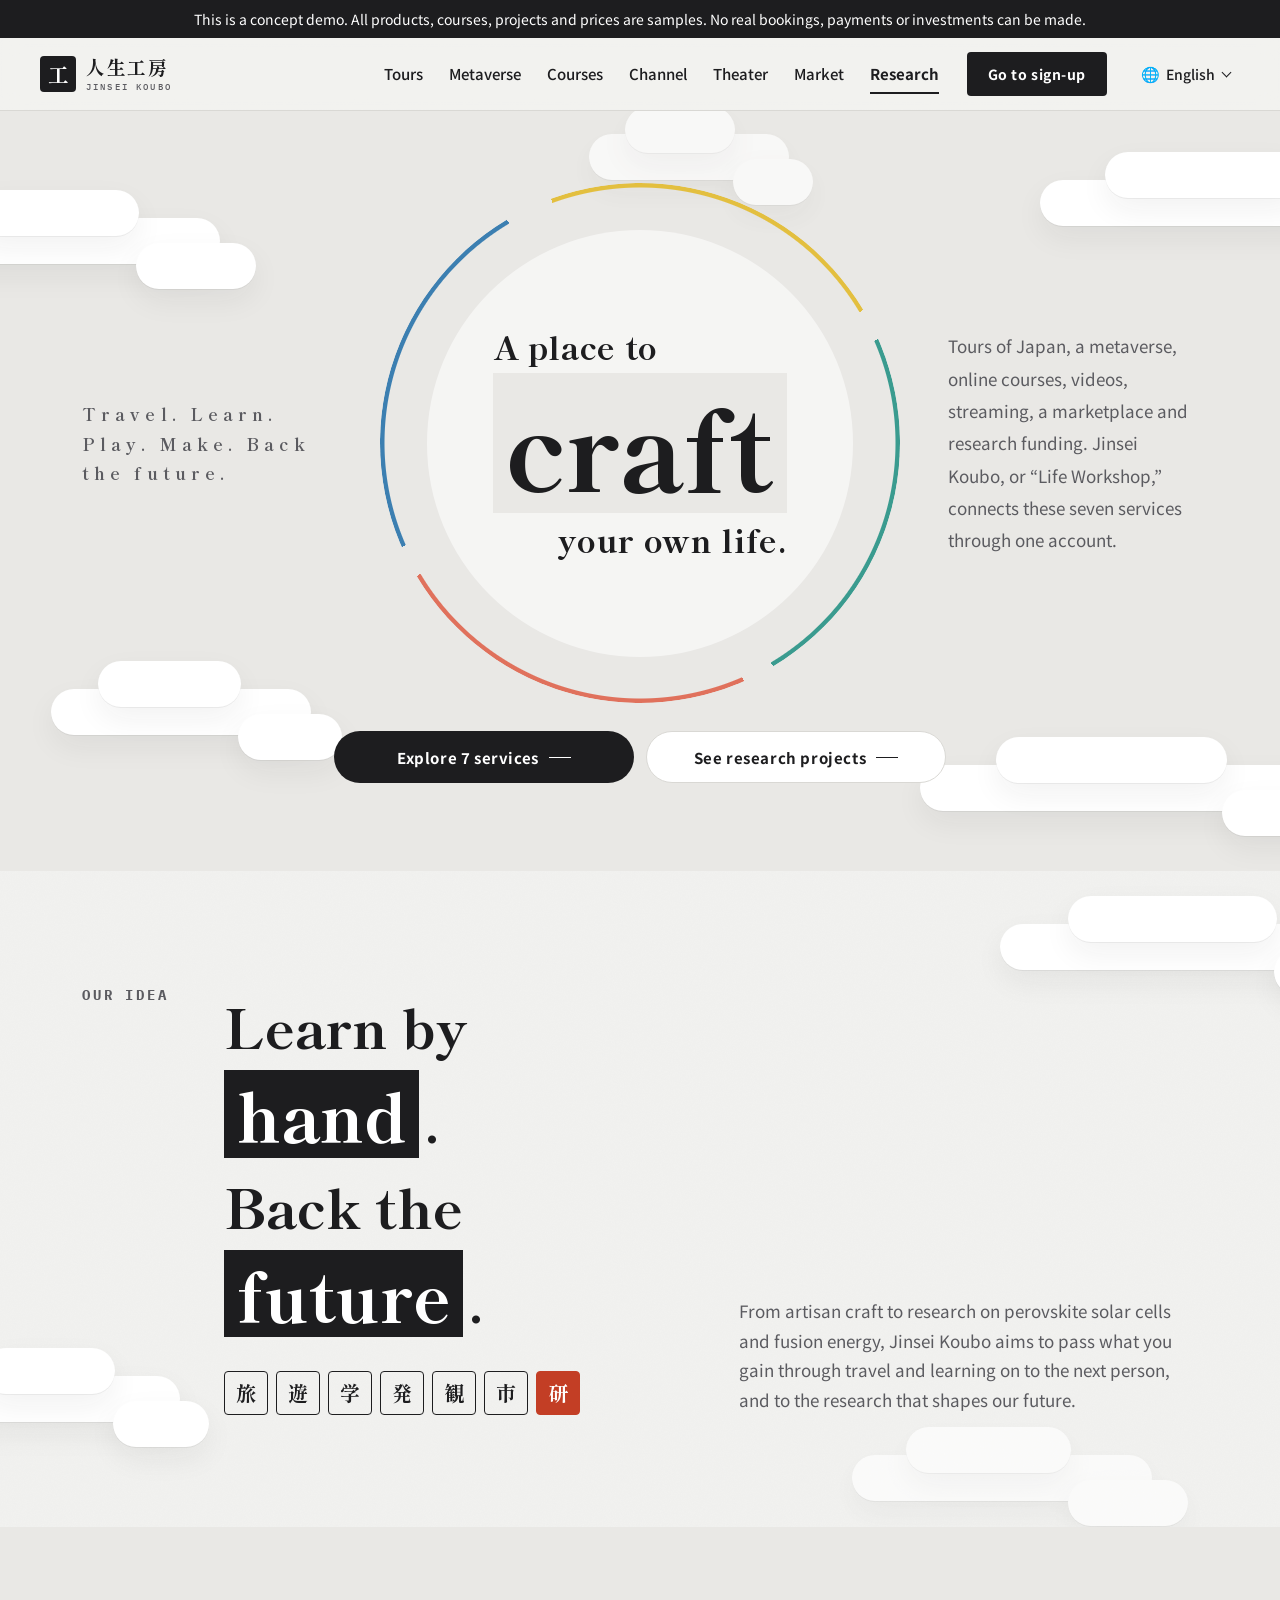
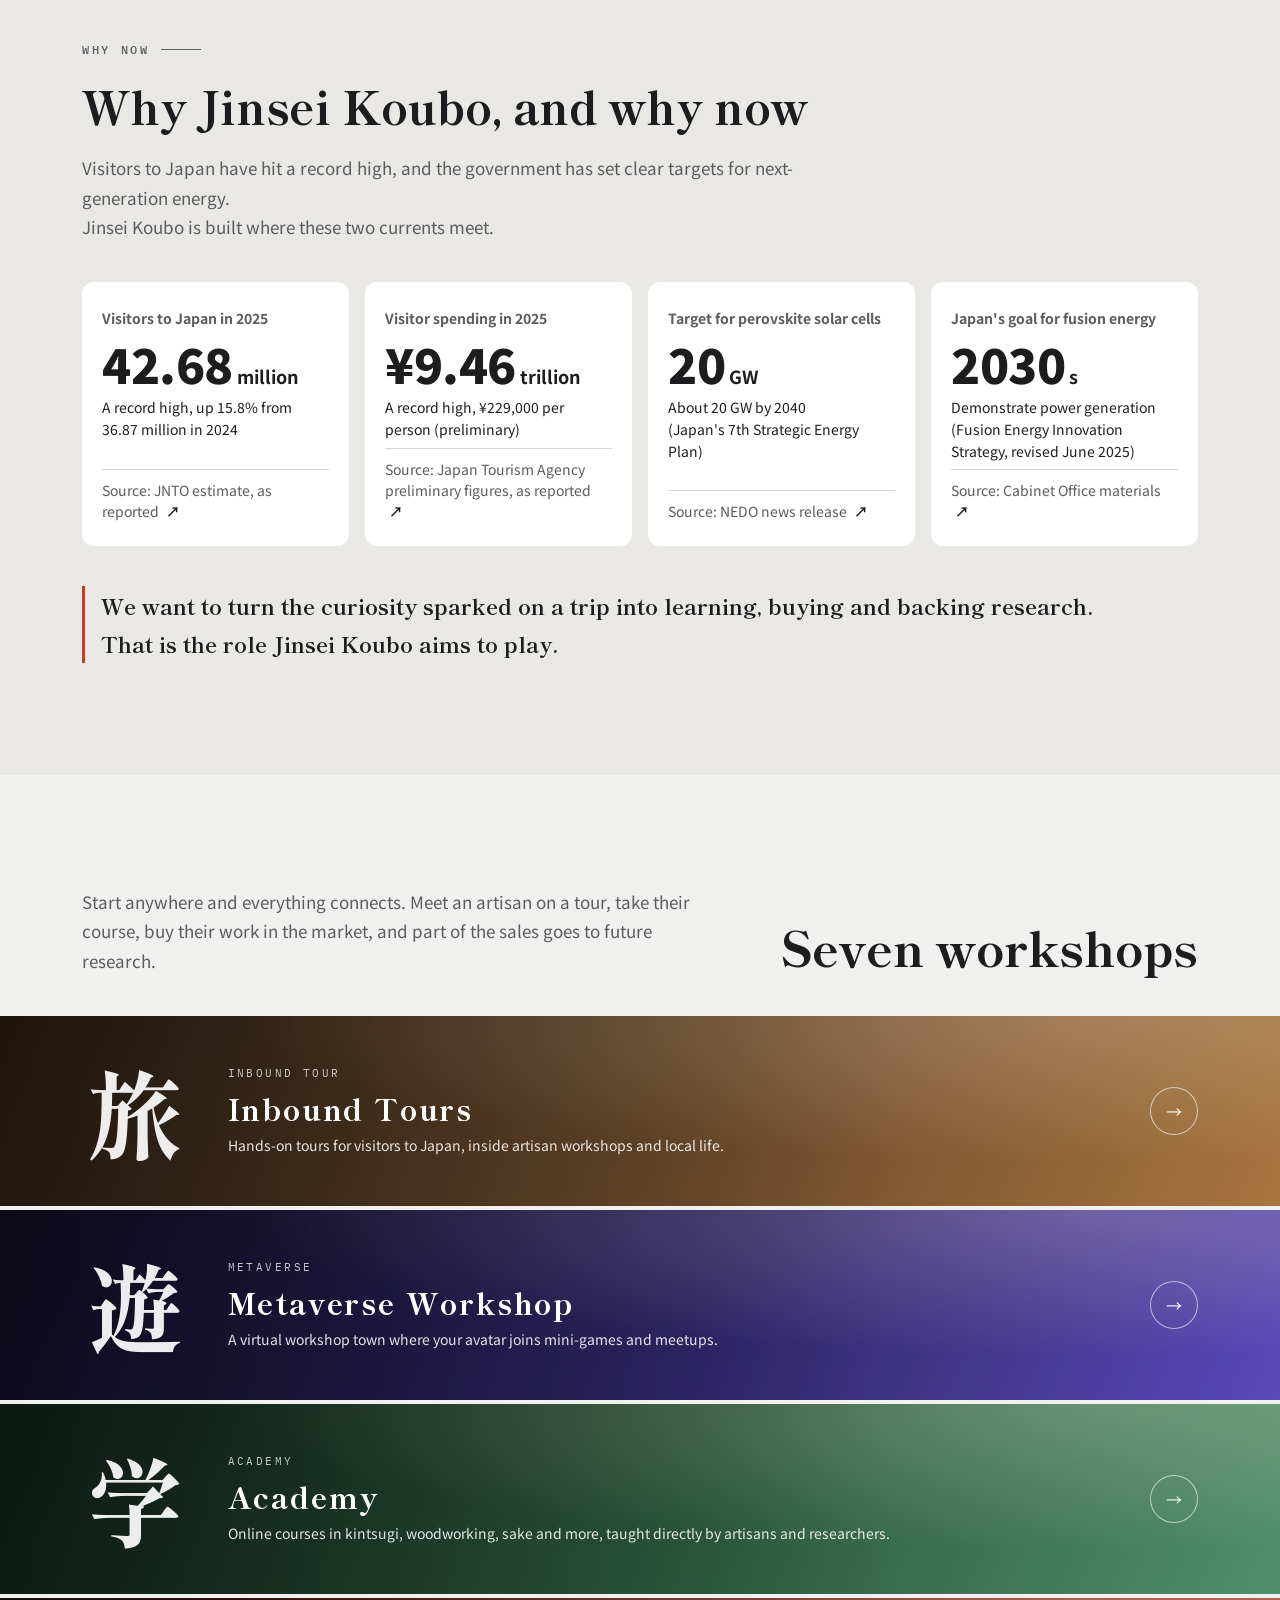
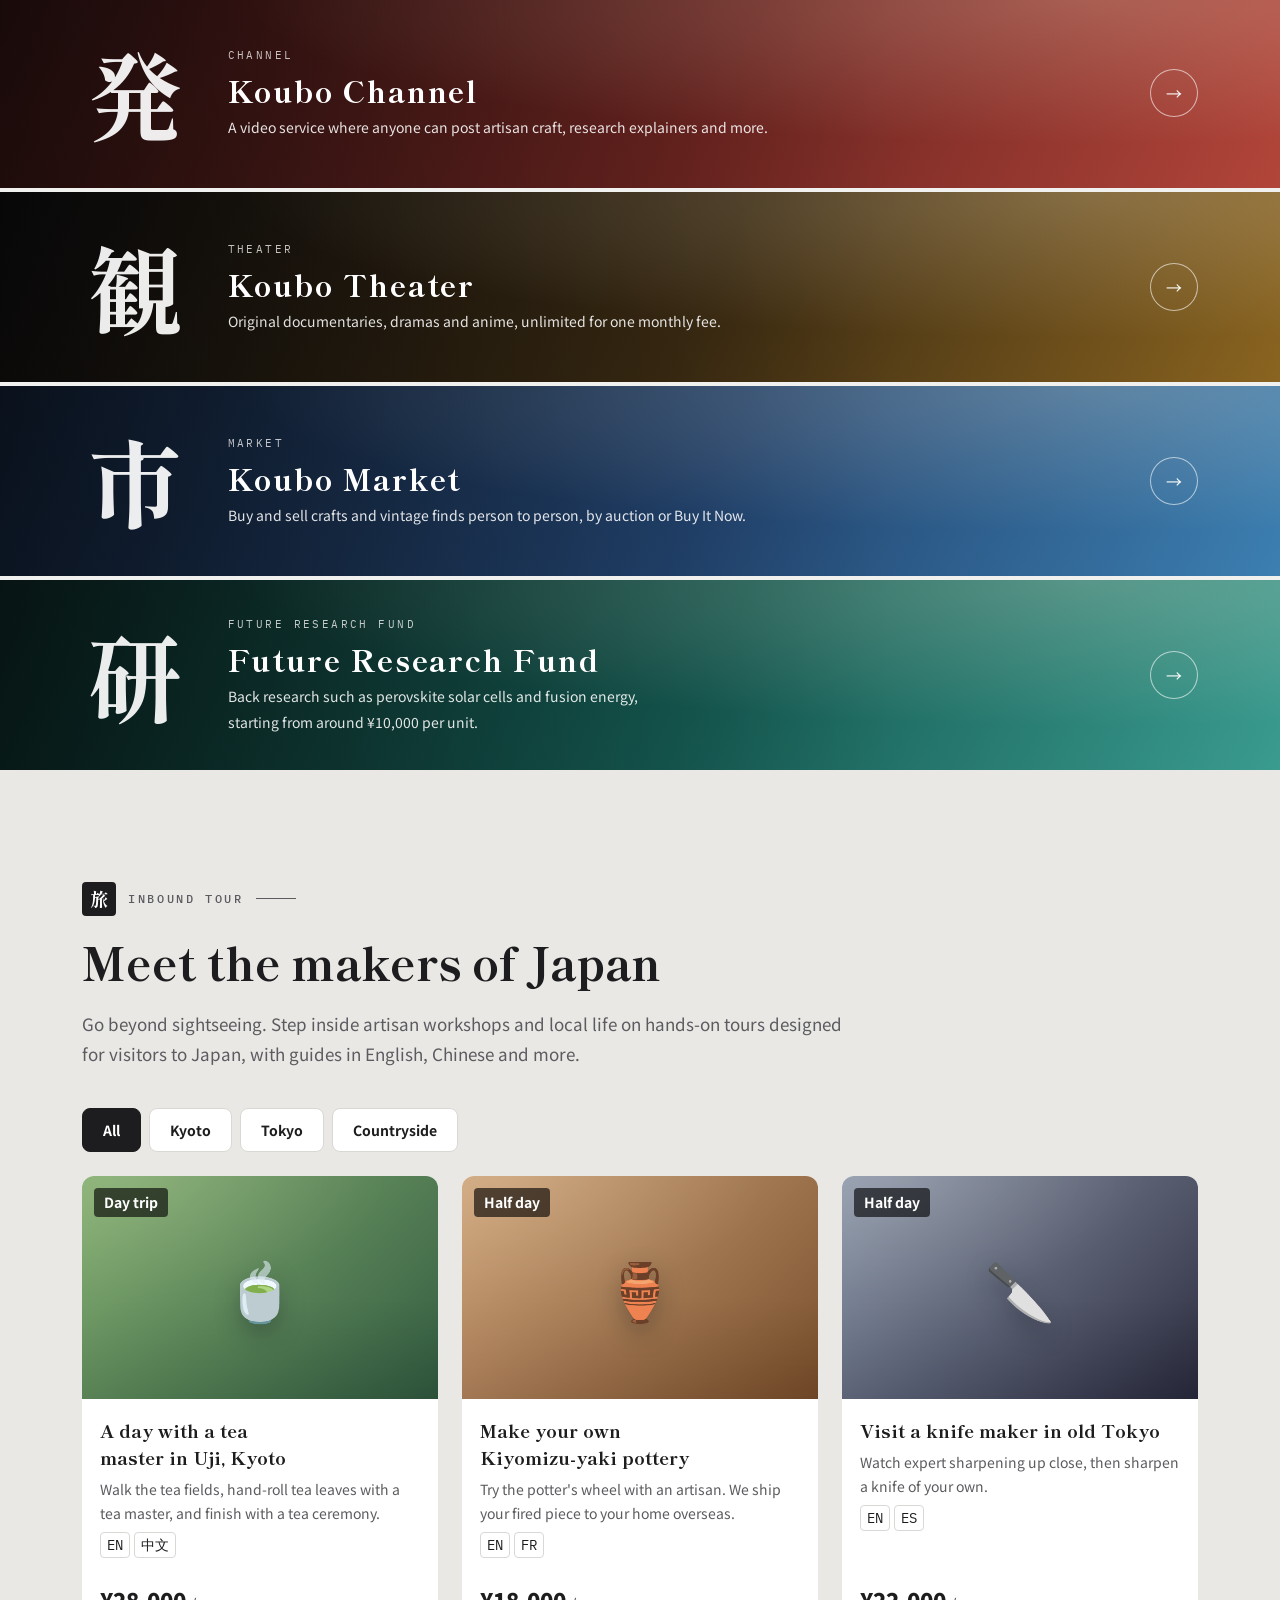
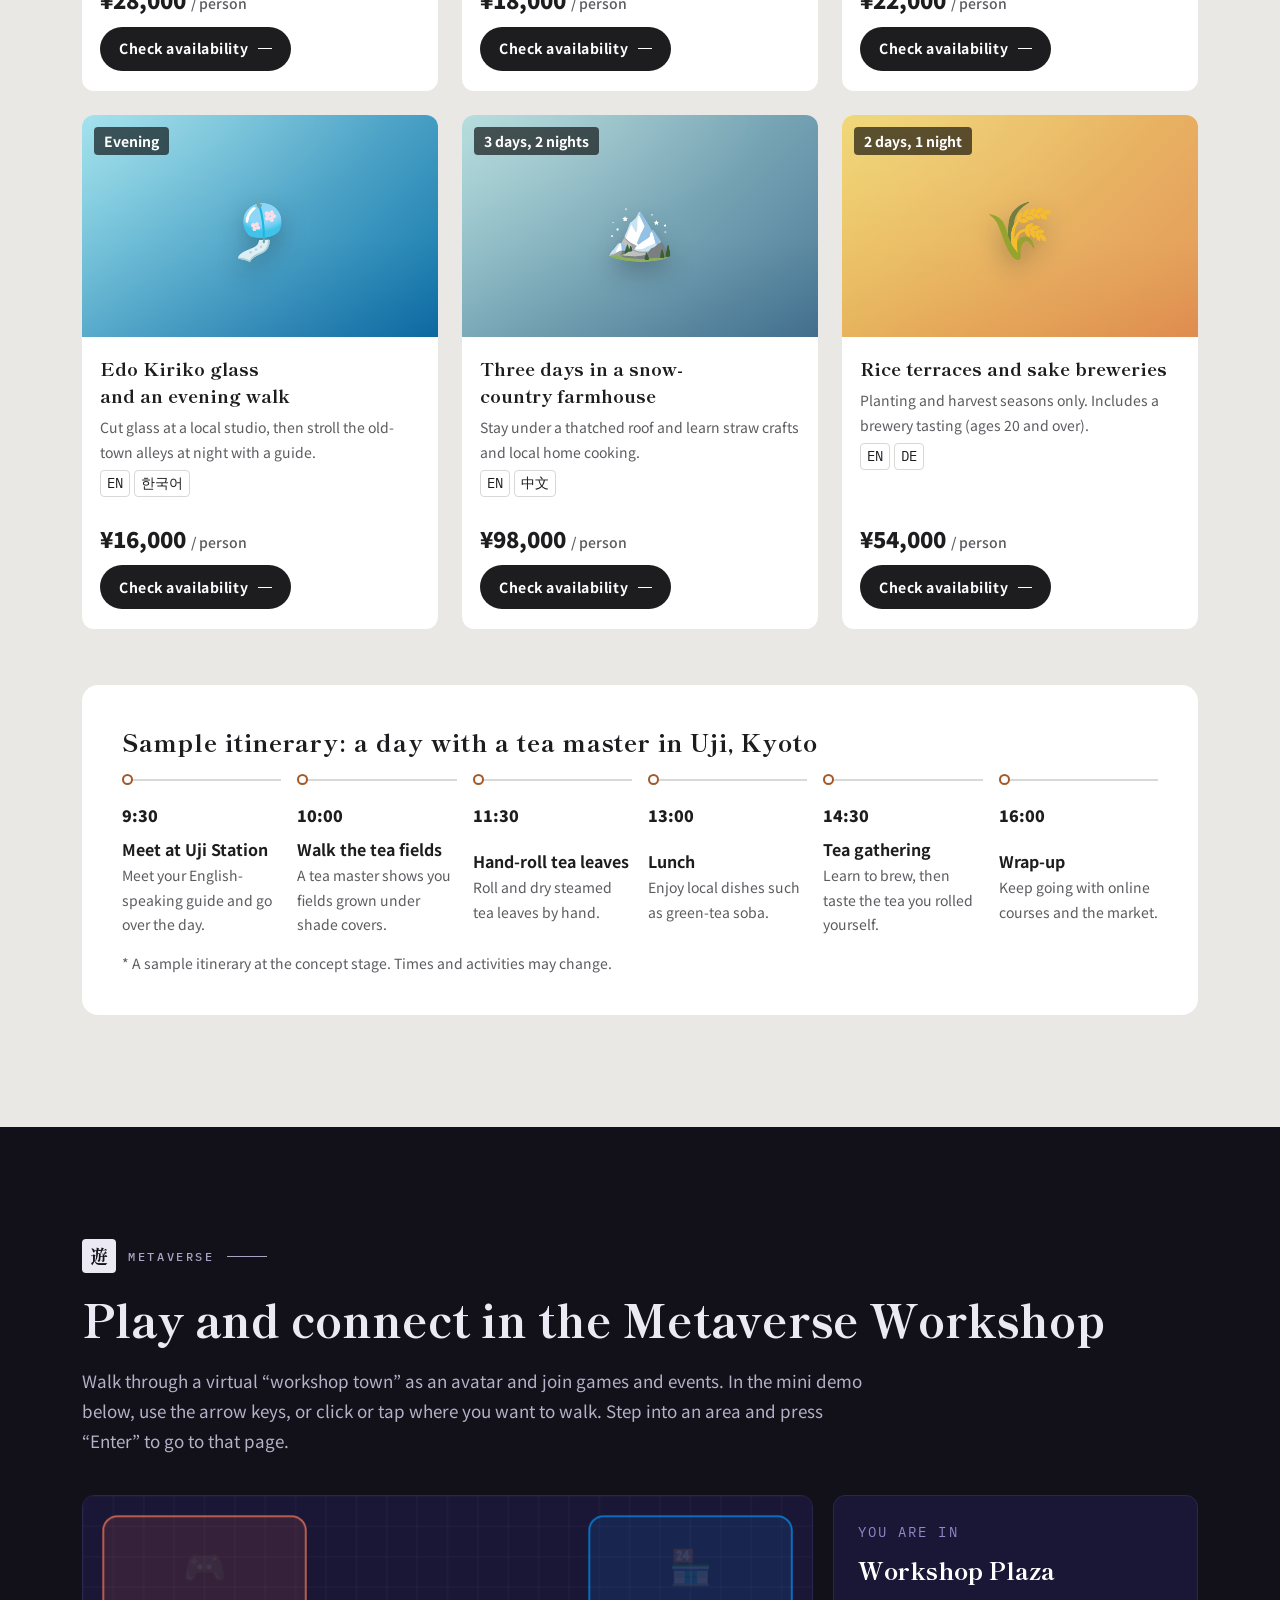
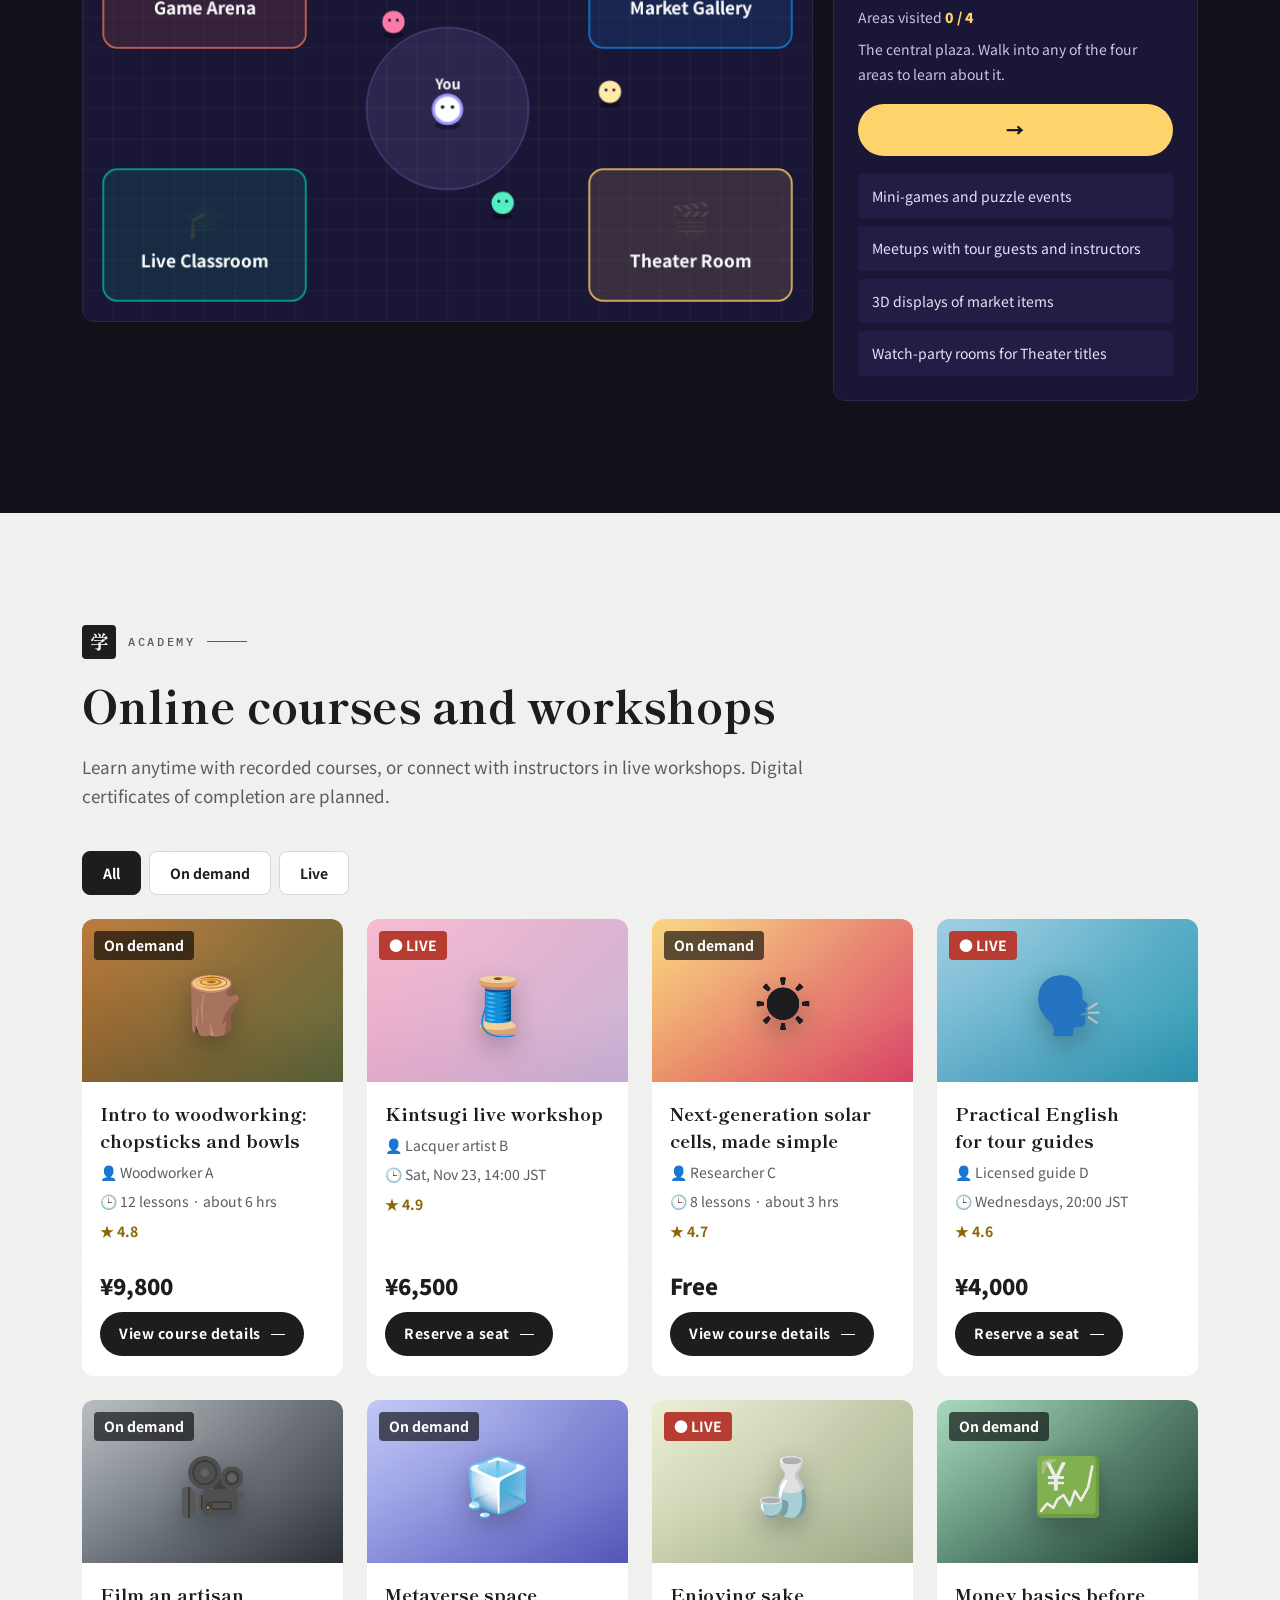
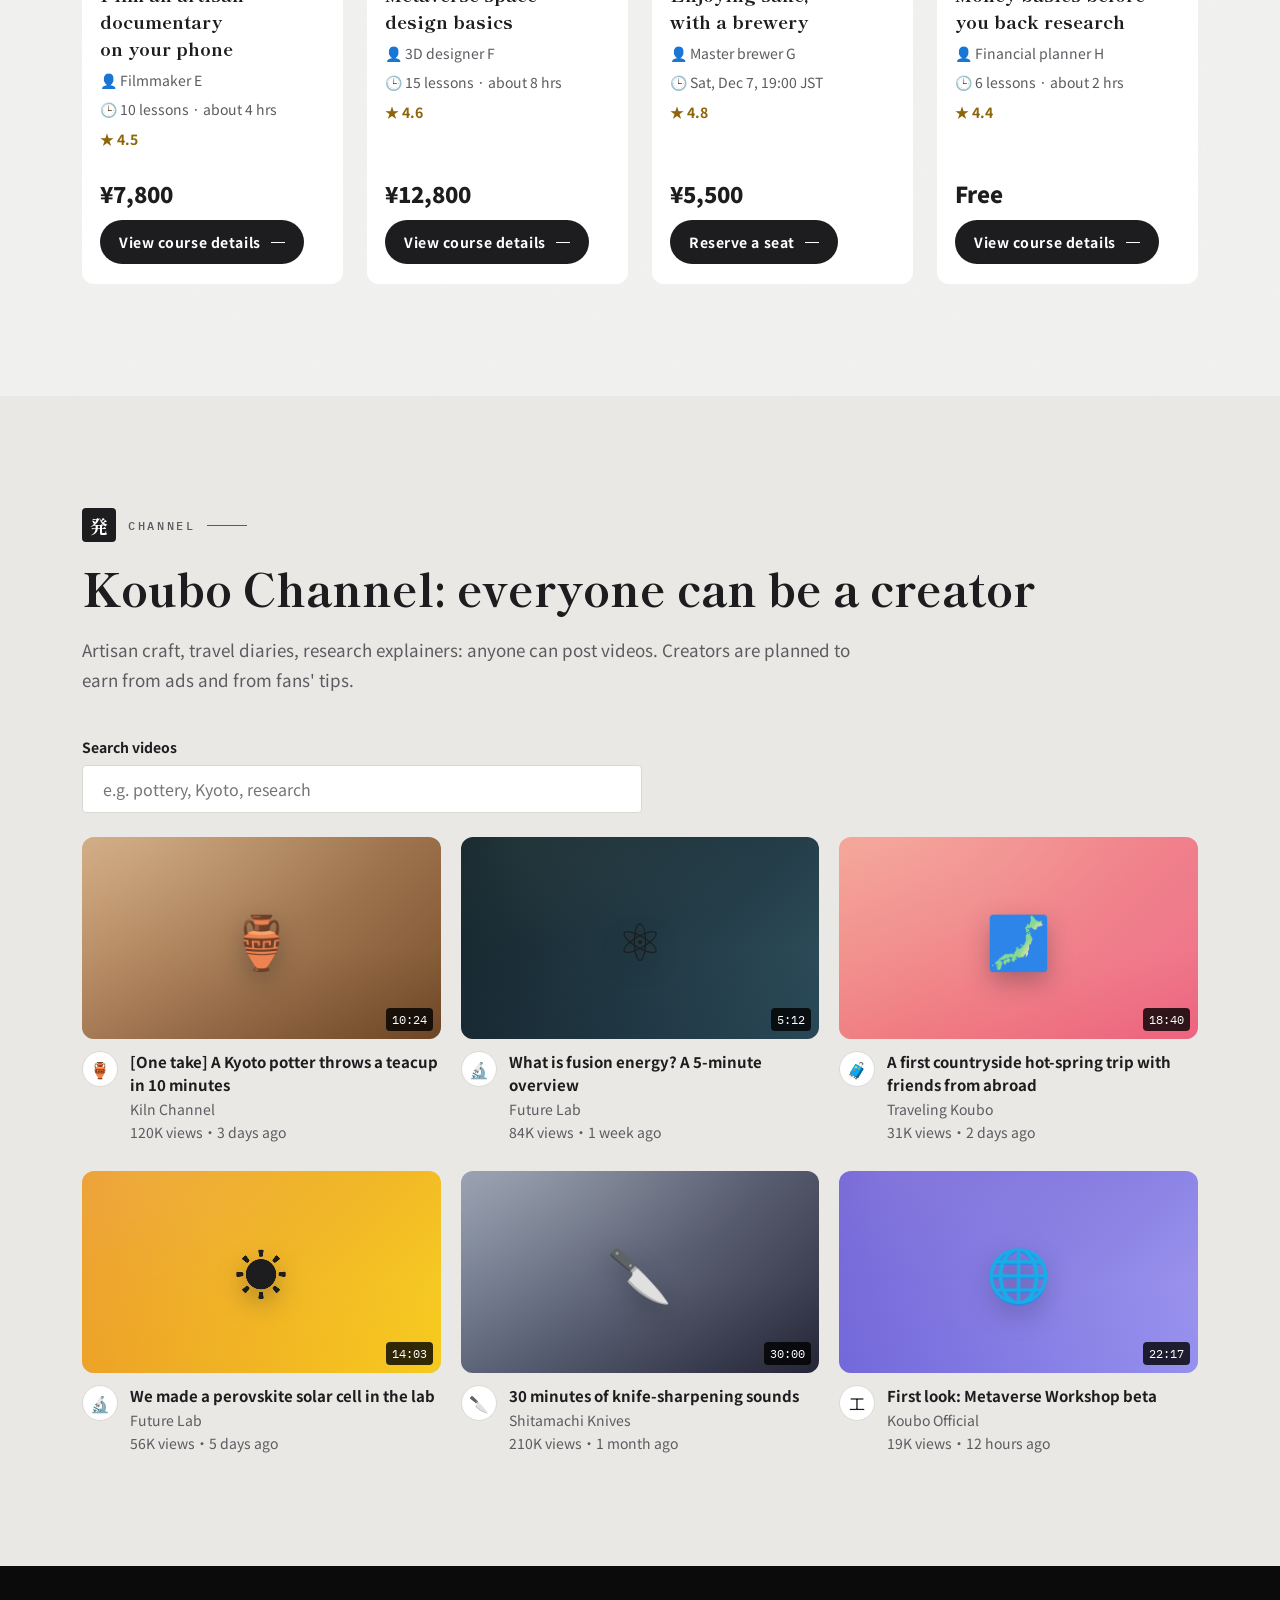
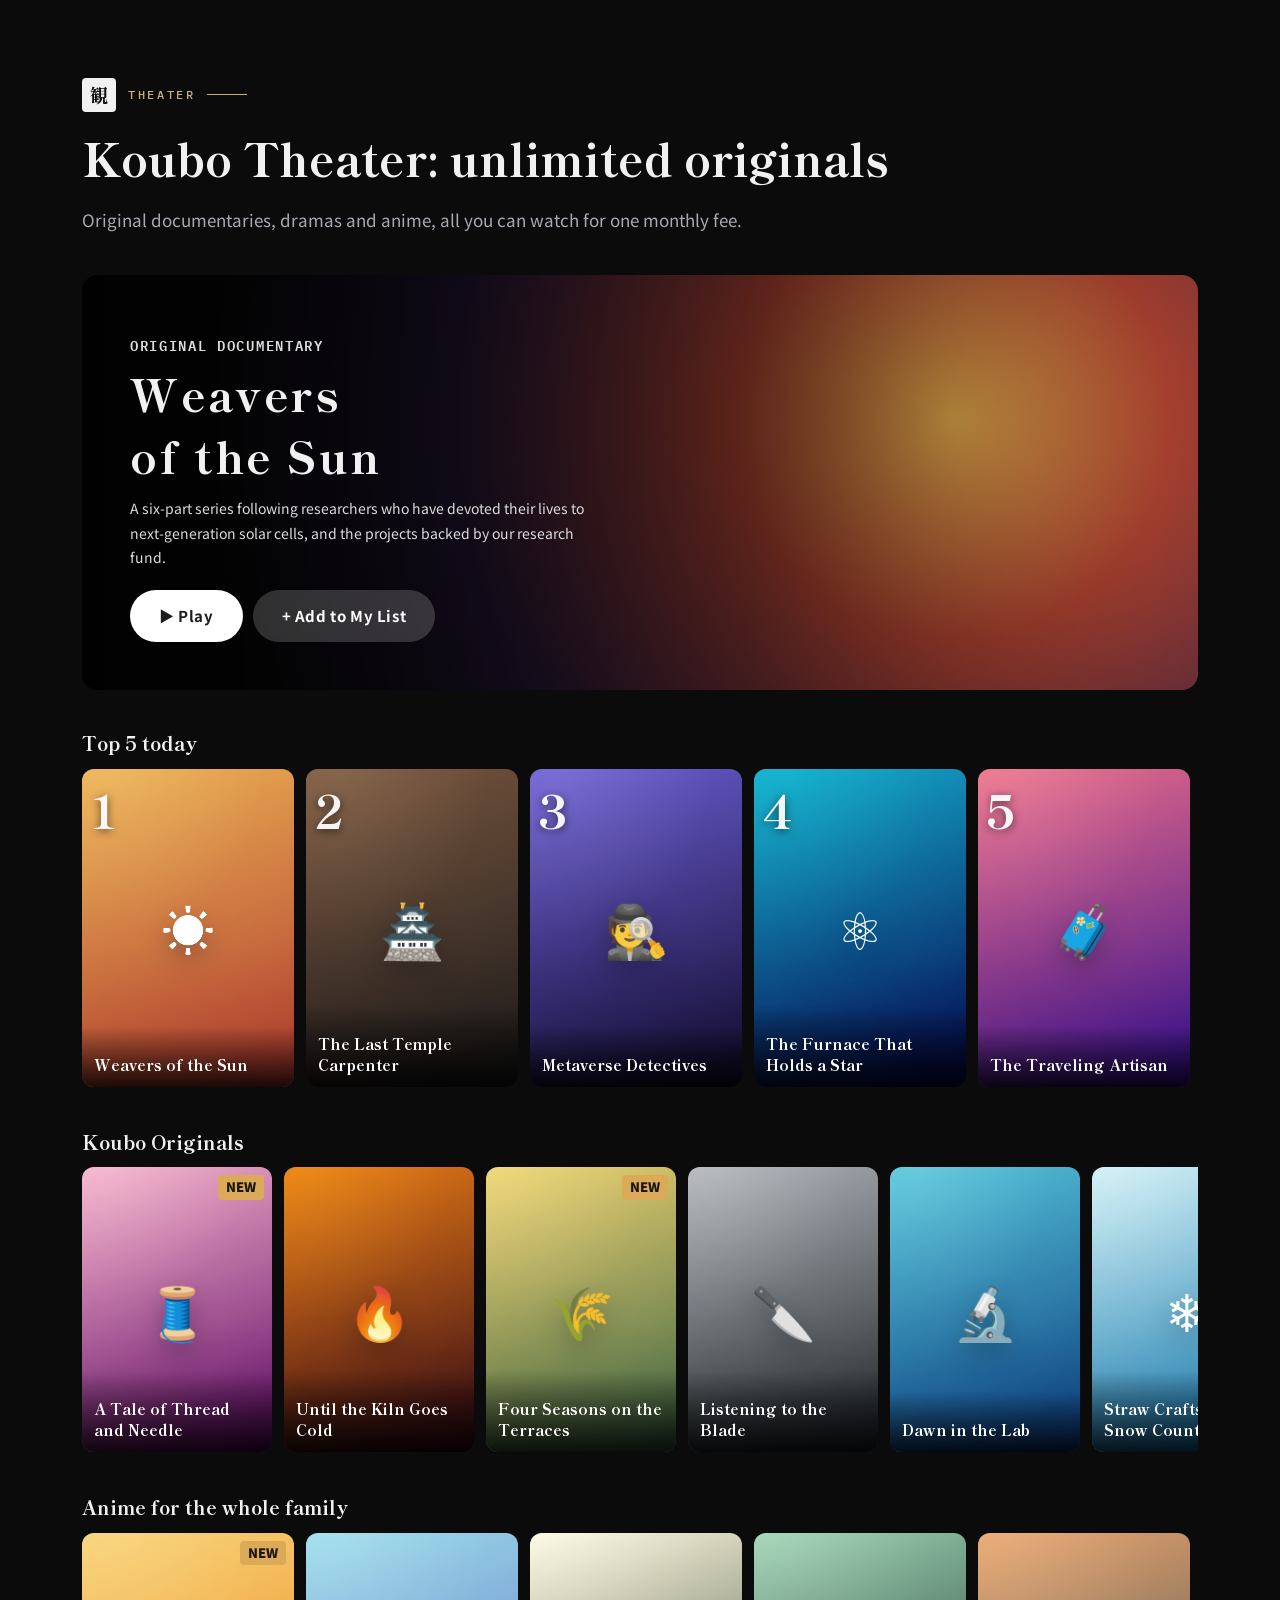
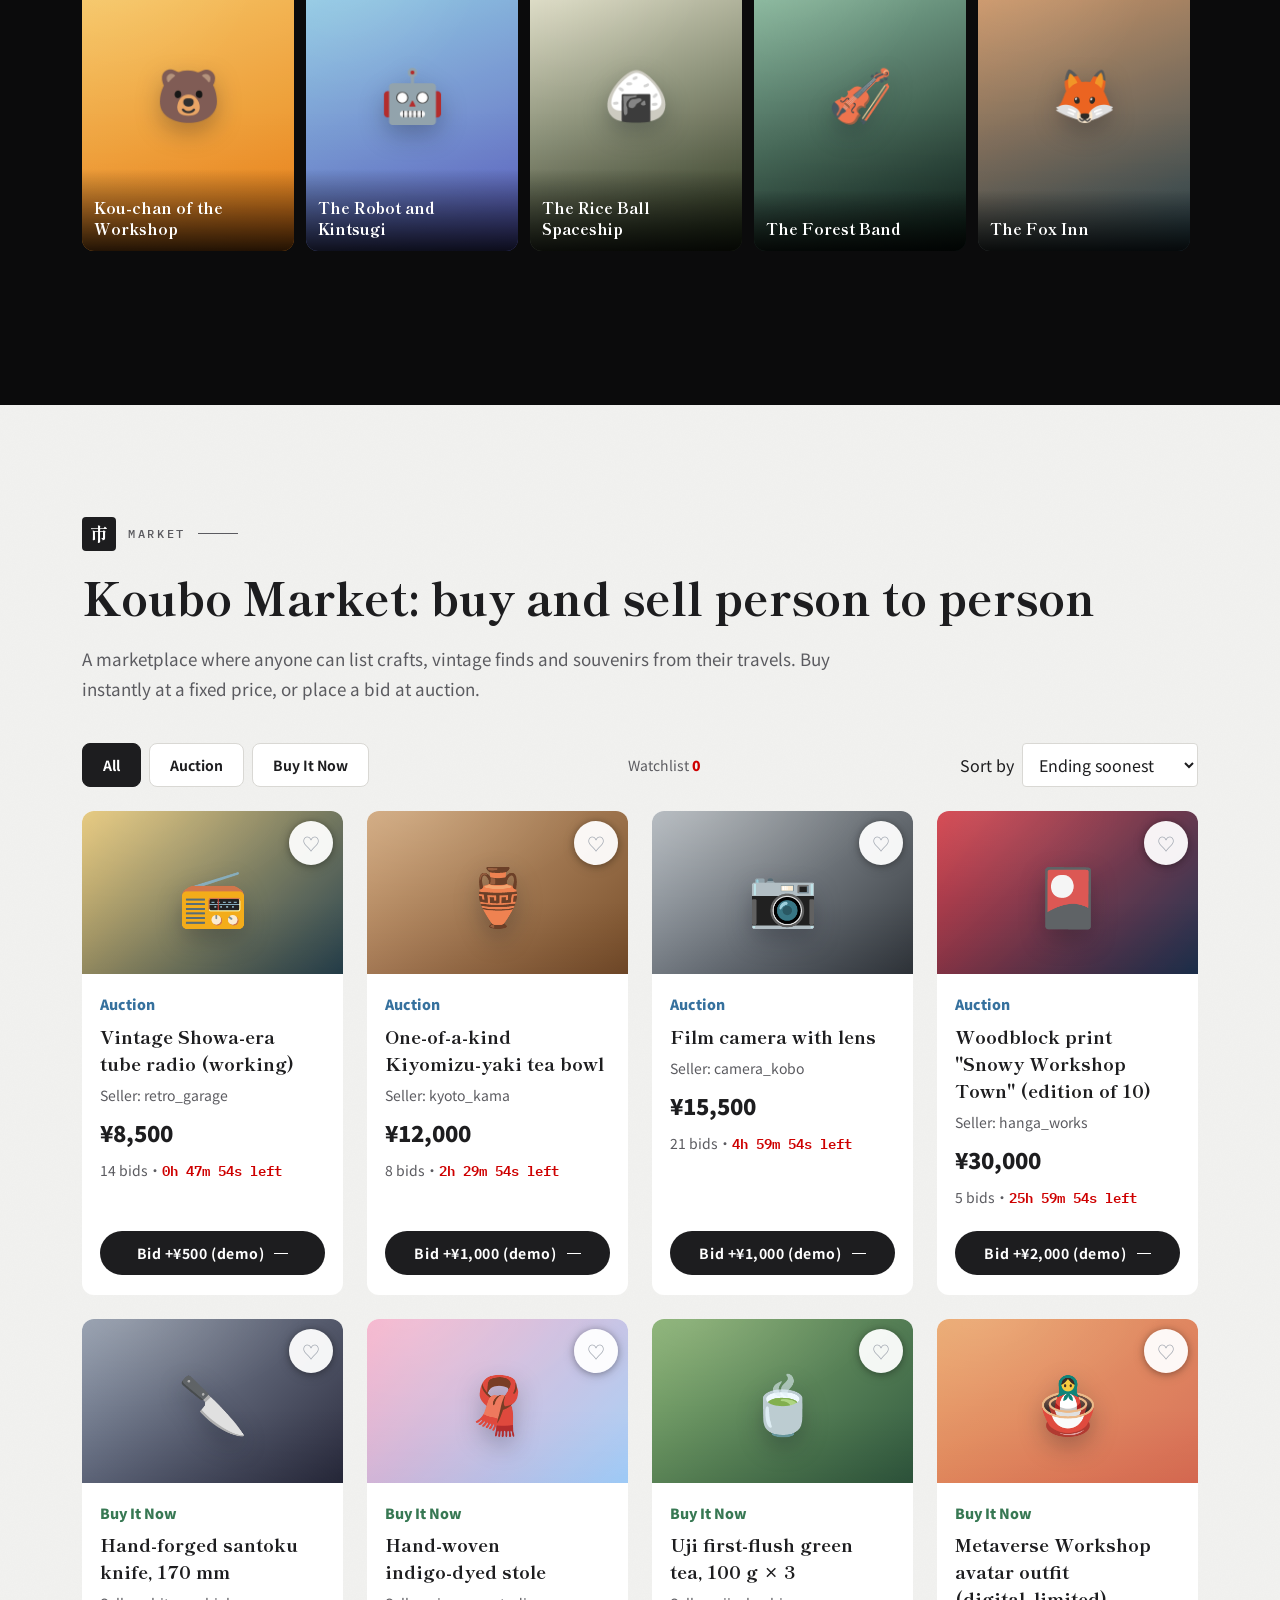
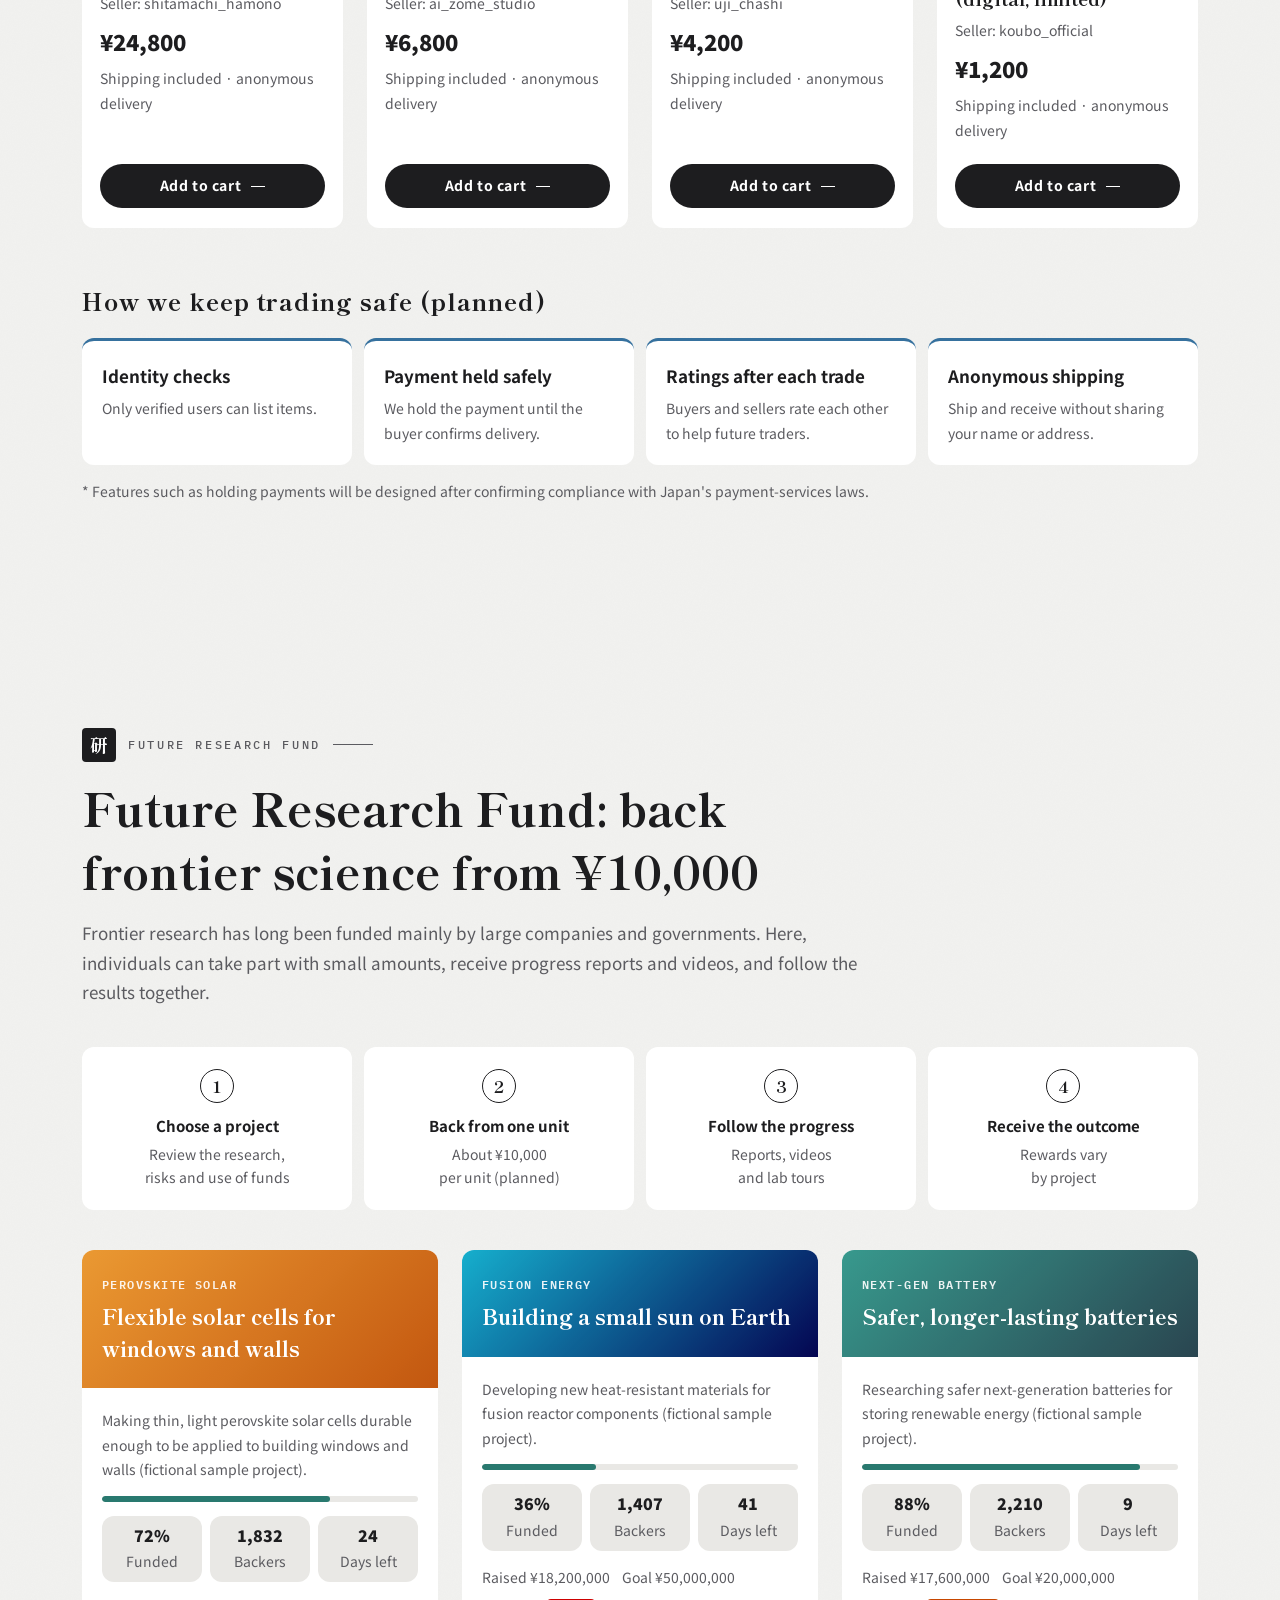
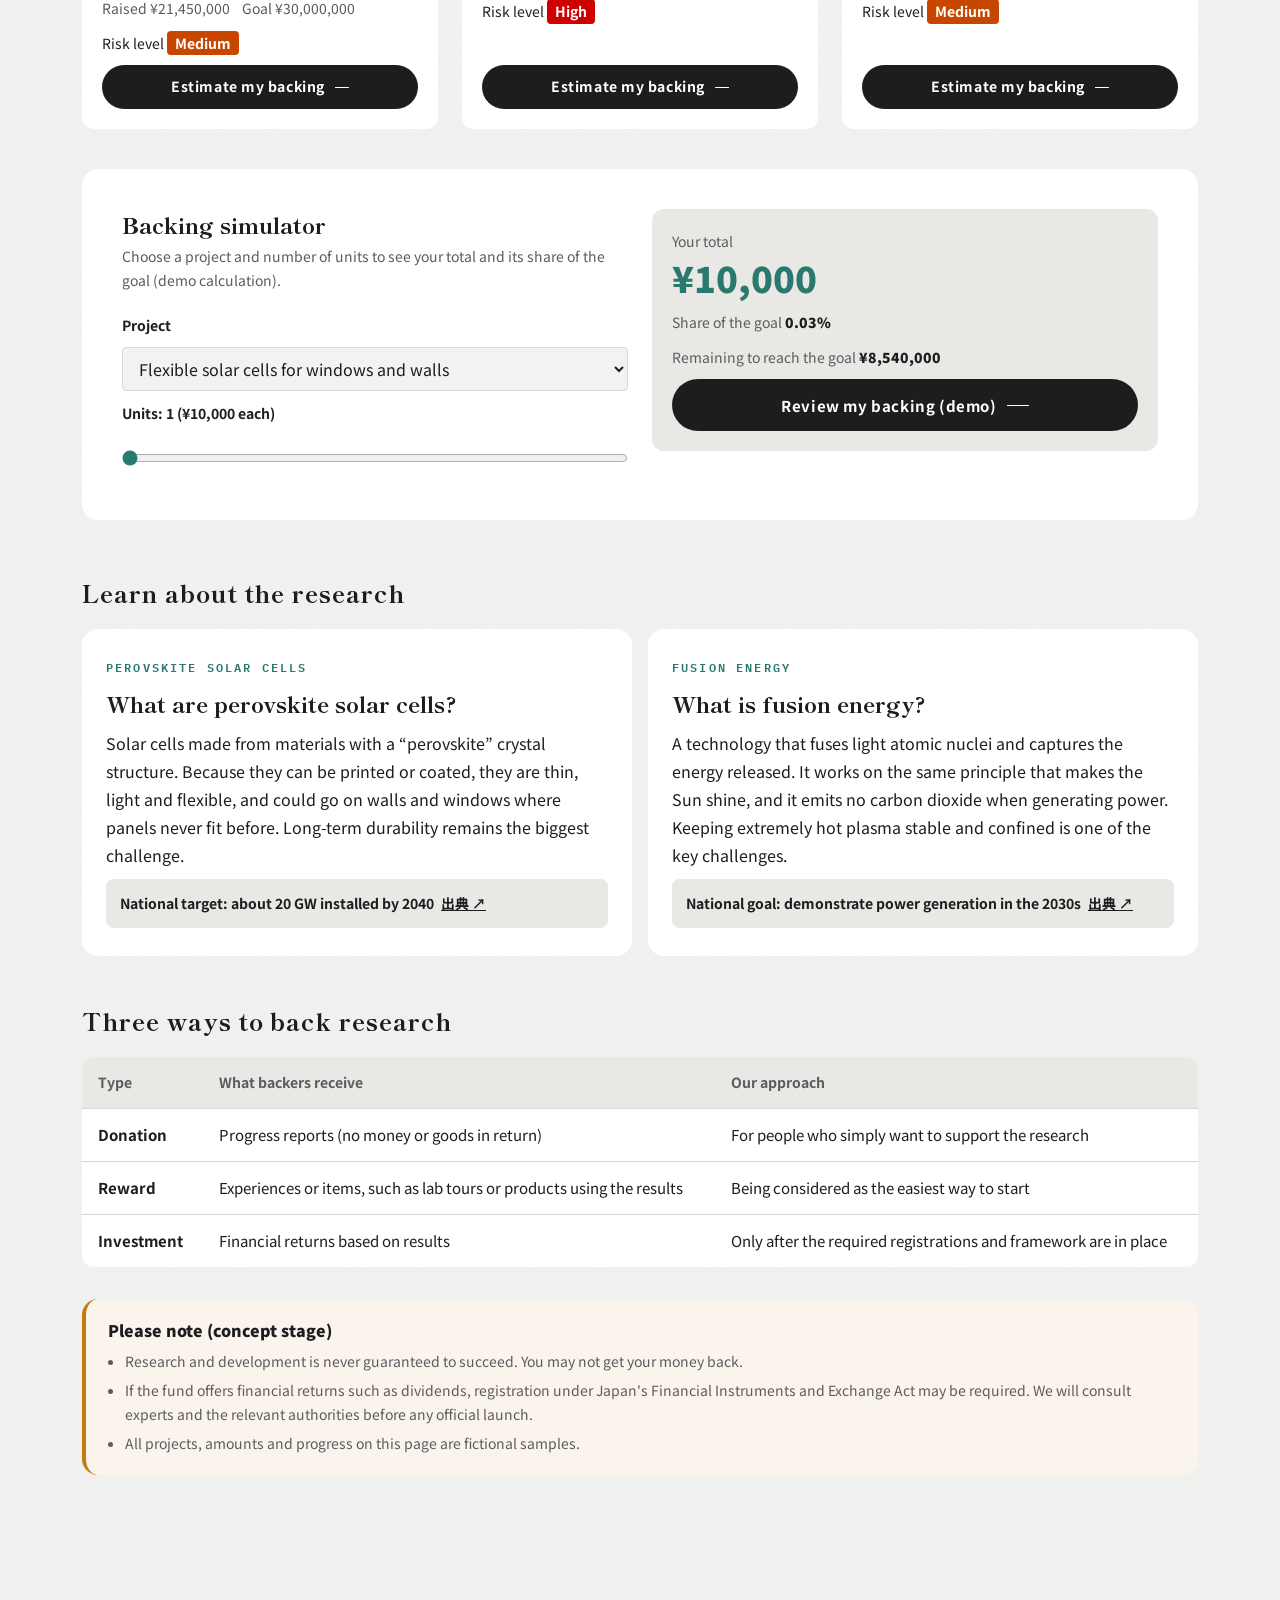
==== index.html @ 93d92345 "メタバースの各エリアから実際にページ遷移できるように - ゲームアリーナ：新しい別ページ「工房クイズ」（日英対応・5問）へ移動 - マーケット展示館／ライブ教室／シアタールーム：各セクションへ移動 -" ====
<!doctype html>
<html lang="ja">
<head>
  <meta charset="utf-8">
  <meta name="viewport" content="width=device-width, initial-scale=1, viewport-fit=cover">
  <meta name="claude:viewport-fit-sides" content="cover">
  <title>人生工房 | 旅・学び・遊び・未来をつくる工房</title>
  <meta name="description" content="人生工房は、インバウンドツアー、メタバース、オンライン講座、動画発信、エンターテインメント、マーケット、研究支援をひとつにつなぐ総合プラットフォームです。">
  <meta name="theme-color" content="#0f1838">
  <link rel="icon" href="data:image/svg+xml,%3Csvg xmlns='http://www.w3.org/2000/svg' viewBox='0 0 64 64'%3E%3Crect width='64' height='64' rx='12' fill='%231e3170'/%3E%3Crect x='3' y='3' width='58' height='58' rx='10' fill='none' stroke='%23f0a51c' stroke-width='4'/%3E%3Cpath d='M16 18h32v6H35v16h15v6H14v-6h15V24H16z' fill='%23fff'/%3E%3C/svg%3E">
  <link rel="canonical" href="https://shomayamamoto-ai.github.io/jinseikoubo/">
  <meta property="og:type" content="website">
  <meta property="og:site_name" content="人生工房">
  <meta property="og:title" content="人生工房 | 旅・学び・遊び・未来をつくる工房">
  <meta property="og:description" content="インバウンドツアー、メタバース、オンライン講座、動画、映像配信、マーケット、研究支援。7つのサービスをひとつのアカウントでつなぐ構想です。">
  <meta property="og:url" content="https://shomayamamoto-ai.github.io/jinseikoubo/">
  <meta property="og:image" content="https://shomayamamoto-ai.github.io/jinseikoubo/assets/og.png">
  <meta property="og:image:width" content="1200">
  <meta property="og:image:height" content="630">
  <meta name="twitter:card" content="summary_large_image">
  <link rel="preconnect" href="https://fonts.googleapis.com">
  <link rel="preconnect" href="https://fonts.gstatic.com" crossorigin>
  <link href="https://fonts.googleapis.com/css2?family=Noto+Sans+JP:wght@400;500;700;900&family=Shippori+Mincho:wght@600;700;800&family=IBM+Plex+Mono:wght@500;600&display=swap" rel="stylesheet">
  <link rel="stylesheet" href="assets/css/style.css">
</head>
<body>
  <a class="skip" href="#main">本文へスキップ</a>

  <div class="demo-bar" role="note">
    このサイトは構想段階のデモです。表示している商品・講座・案件・金額はすべてサンプルで、実際の申込・決済・投資はできません。
  </div>

  <header class="header" id="top">
    <div class="container header__inner">
      <a class="logo" href="#top" aria-label="人生工房 トップへ">
        <span class="logo__mark" aria-hidden="true">工</span>
        <span class="logo__text">人生工房<small>JINSEI KOUBO</small></span>
      </a>
      <div class="lang-switch">
        <button class="lang-toggle" id="langToggle" type="button" aria-expanded="false" aria-controls="langMenu">日本語</button>
        <ul class="lang-menu" id="langMenu" hidden>
          <li><button type="button" data-lang="ja" lang="ja">日本語</button></li>
          <li><button type="button" data-lang="en" lang="en">English</button></li>
        </ul>
      </div>
      <button class="nav-toggle" aria-expanded="false" aria-controls="nav" aria-label="メニューを開く">
        <span></span><span></span><span></span>
      </button>
      <nav class="nav" id="nav" aria-label="メインメニュー">
        <ul>
          <li><a href="#tour"><i aria-hidden="true">旅</i>ツアー</a></li>
          <li><a href="#metaverse"><i aria-hidden="true">遊</i>メタバース</a></li>
          <li><a href="#academy"><i aria-hidden="true">学</i>講座</a></li>
          <li><a href="#channel"><i aria-hidden="true">発</i>チャンネル</a></li>
          <li><a href="#theater"><i aria-hidden="true">観</i>シアター</a></li>
          <li><a href="#market"><i aria-hidden="true">市</i>マーケット</a></li>
          <li><a href="#fund"><i aria-hidden="true">研</i>研究支援</a></li>
        </ul>
        <a class="btn btn--primary btn--sm" href="#join">事前登録フォームへ</a>
      </nav>
    </div>
  </header>

  <main id="main">
    <!-- ===== HERO ===== -->
    <section class="hero">
      <div class="kasumi kasumi--hero" aria-hidden="true"><span></span><span></span><span></span><span></span><span></span></div>
      <div class="container hero__inner">
        <p class="hero__eyebrow">旅する。学ぶ。遊ぶ。つくる。<br class="sp">未来を支える。</p>
        <div class="hero__ring">
          <h1 class="hero__title"><span class="hero__pre">人生を、自分の手で</span><span class="hero__big">創</span><span class="hero__post">る場所。</span></h1>
        </div>
        <p class="hero__lead">訪日ツアー、メタバース、オンライン講座、動画、<br class="pc">映像配信、マーケット、研究支援。<br class="pc">人生工房は、この<span class="tcy">7</span>つのサービスを<br class="pc">ひとつのアカウントでつなぐプラットフォームです。</p>
        <div class="hero__cta">
          <a class="btn btn--primary" href="#services">7つのサービスを見る</a>
          <a class="btn btn--line" href="#fund">研究支援の案件を見る</a>
        </div>
      </div>
    </section>

    <!-- ===== CONCEPT ===== -->
    <section class="section concept" id="concept">
      <div class="kasumi kasumi--concept" aria-hidden="true"><span></span><span></span><span></span></div>
      <div class="container concept__inner">
        <p class="concept__label">人生工房の考え方</p>
        <h2 class="concept__title"><span class="ink">手</span>で学び、<br><span class="ink">未来</span>を支える</h2>
        <ul class="concept__stamps" aria-hidden="true"><li>旅</li><li>遊</li><li>学</li><li>発</li><li>観</li><li>市</li><li>研</li></ul>
        <p class="concept__text">職人の手仕事から、ペロブスカイト太陽電池や<br class="pc">フュージョンエネルギーの研究まで。<br class="pc">人生工房は、旅や学びで得た体験を、<br class="pc">次の誰かと未来の研究へつなぐ場所をめざします。</p>
      </div>
    </section>

    <!-- ===== WHY NOW ===== -->
    <section class="section section--tint why" id="why">
      <div class="container">
        <header class="section__head">
          <p class="section__en">WHY NOW</p>
          <h2 class="section__title" data-i18n="why.title">なぜ、いま人生工房なのか</h2>
          <p class="section__lead" data-i18n="why.lead">日本を訪れる人は過去最高を更新し、次世代エネルギーには国が明確な目標を掲げています。<br class="pc">人生工房は、この2つの大きな流れが交わる場所をつくります。</p>
        </header>
        <ul class="stat-grid">
          <li class="stat">
            <p class="stat__label" data-i18n="why.s1.l">2025年の訪日外客数</p>
            <p class="stat__num" data-i18n="why.s1.v">4,268<small>万人</small></p>
            <p class="stat__note" data-i18n="why.s1.n">過去最高。2024年の3,687万人から15.8%増</p>
            <p class="stat__src"><span data-i18n="why.s1.s">出典：日本政府観光局（JNTO）推計値・報道より</span> <a href="https://honichi.com/news/2026/01/21/inbound202512/" target="_blank" rel="noopener">↗</a></p>
          </li>

          <li class="stat">
            <p class="stat__label" data-i18n="why.s2.l">2025年の訪日客の旅行消費額</p>
            <p class="stat__num" data-i18n="why.s2.v">9.46<small>兆円</small></p>
            <p class="stat__note" data-i18n="why.s2.n">過去最高。1人あたり22.9万円（速報値）</p>
            <p class="stat__src"><span data-i18n="why.s2.s">出典：観光庁 速報値・報道より</span> <a href="https://honichi.com/news/2026/01/21/inbound-consumption-202510-12/" target="_blank" rel="noopener">↗</a></p>
          </li>

          <li class="stat">
            <p class="stat__label" data-i18n="why.s3.l">ペロブスカイト太陽電池の導入目標</p>
            <p class="stat__num" data-i18n="why.s3.v">20<small>GW</small></p>
            <p class="stat__note" data-i18n="why.s3.n">2040年までに約20GW<span class="keep">（第7次エネルギー基本計画）</span></p>
            <p class="stat__src"><span data-i18n="why.s3.s">出典：NEDO ニュースリリース</span> <a href="https://www.nedo.go.jp/news/press/AA5_101885.html" target="_blank" rel="noopener">↗</a></p>
          </li>

          <li class="stat">
            <p class="stat__label" data-i18n="why.s4.l">フュージョンエネルギーの国の目標</p>
            <p class="stat__num" data-i18n="why.s4.v">2030<small>年代</small></p>
            <p class="stat__note" data-i18n="why.s4.n">発電実証をめざす（フュージョンエネルギー・イノベーション戦略、2025年6月改定）</p>
            <p class="stat__src"><span data-i18n="why.s4.s">出典：内閣府 資料</span> <a href="https://www8.cao.go.jp/cstp/fusion/taskforce_social/4kai/siryou1-2.pdf" target="_blank" rel="noopener">↗</a></p>
          </li>

        </ul>
        <p class="why__role" data-i18n="why.role">旅で生まれた「もっと知りたい」を、学び・買い物・研究の支援へとつなげる。<br class="pc">それが、人生工房が担いたい役割です。</p>
      </div>
    </section>

    <!-- ===== SERVICES OVERVIEW ===== -->
    <section class="section services" id="services">
      <div class="container services__head">
        <h2 class="section__title services__title">七つの工房</h2>
        <p class="section__lead">どこから入っても、ほかのサービスとつながります。<br class="pc">旅で出会った職人の講座を受け、作品をマーケットで買い、<br class="pc">その売上の一部が未来の研究を支える。そんな循環をめざします。</p>
      </div>
      <ul class="works">
        <li><a class="svc work" href="#tour" style="--c:var(--c-tour);--work-bg:linear-gradient(115deg,#2d2116 0%,#6b4a2b 55%,#a8743f 100%)"><span class="work__mark" aria-hidden="true">旅</span><span class="work__body"><span class="work__en">INBOUND TOUR</span><h3>インバウンドツアー</h3><p>職人・地域の暮らしに触れる、訪日客向けの体験型ツアー。</p></span><span class="work__arrow" aria-hidden="true">→</span></a></li>
        <li><a class="svc work" href="#metaverse" style="--c:var(--c-meta);--work-bg:linear-gradient(115deg,#120f26 0%,#2f2668 55%,#5a49b8 100%)"><span class="work__mark" aria-hidden="true">遊</span><span class="work__body"><span class="work__en">METAVERSE</span><h3>メタバース工房</h3><p>アバターで工房街を歩き、ミニゲームや交流会に参加できる仮想空間。</p></span><span class="work__arrow" aria-hidden="true">→</span></a></li>
        <li><a class="svc work" href="#academy" style="--c:var(--c-academy);--work-bg:linear-gradient(115deg,#13241b 0%,#2c5a40 55%,#4f8f6a 100%)"><span class="work__mark" aria-hidden="true">学</span><span class="work__body"><span class="work__en">ACADEMY</span><h3>アカデミー</h3><p>金継ぎ・木工・日本酒など、職人や研究者から直接学べるオンライン講座。</p></span><span class="work__arrow" aria-hidden="true">→</span></a></li>
        <li><a class="svc work" href="#channel" style="--c:var(--c-channel);--work-bg:linear-gradient(115deg,#26100f 0%,#6b2420 55%,#b2453a 100%)"><span class="work__mark" aria-hidden="true">発</span><span class="work__body"><span class="work__en">CHANNEL</span><h3>工房チャンネル</h3><p>職人の手仕事や研究の解説を、誰でも投稿・発信できる動画サービス。</p></span><span class="work__arrow" aria-hidden="true">→</span></a></li>
        <li><a class="svc work" href="#theater" style="--c:var(--c-theater);--work-bg:linear-gradient(115deg,#0b0b0d 0%,#3a2a12 55%,#8a6420 100%)"><span class="work__mark" aria-hidden="true">観</span><span class="work__body"><span class="work__en">THEATER</span><h3>工房シアター</h3><p>ドキュメンタリー・ドラマ・アニメのオリジナル作品が見放題の定額配信。</p></span><span class="work__arrow" aria-hidden="true">→</span></a></li>
        <li><a class="svc work" href="#market" style="--c:var(--c-market);--work-bg:linear-gradient(115deg,#0f1a2b 0%,#22436e 55%,#3c7fb1 100%)"><span class="work__mark" aria-hidden="true">市</span><span class="work__body"><span class="work__en">MARKET</span><h3>工房マーケット</h3><p>作品や古道具を個人どうしで売り買いできる、オークションと即決のマーケット。</p></span><span class="work__arrow" aria-hidden="true">→</span></a></li>
        <li><a class="svc work" href="#fund" style="--c:var(--c-fund);--work-bg:linear-gradient(115deg,#0a1f1d 0%,#155a52 55%,#3a9b8f 100%)"><span class="work__mark" aria-hidden="true">研</span><span class="work__body"><span class="work__en">FUTURE RESEARCH FUND</span><h3>未来研究ファンド</h3><p>ペロブスカイト太陽電池やフュージョンエネルギーなどの研究を、<br class="pc">1口1万円程度から個人が支援できる仕組み。</p></span><span class="work__arrow" aria-hidden="true">→</span></a></li>
      </ul>
    </section>

    <!-- ===== 01 TOUR ===== -->
    <section class="section section--tint" id="tour" style="--c:var(--c-tour)">
      <div class="container">
        <header class="section__head section__head--left">
          <p class="section__en"><span class="badge" aria-hidden="true">旅</span>INBOUND TOUR</p>
          <h2 class="section__title">日本の「つくる」に<br class="sp">会いにいく旅</h2>
          <p class="section__lead">
            観光地をめぐるだけではなく、職人の工房や地域の暮らしに入り込む、<br class="pc">体験型のツアーを訪日客向けに企画します。英語・中国語などの多言語ガイド付きを想定しています。
          </p>
        </header>
        <div class="filter" role="group" aria-label="ツアーの地域で絞り込み">
          <button class="chip is-active" data-filter="all">すべて</button>
          <button class="chip" data-filter="kyoto">京都</button>
          <button class="chip" data-filter="tokyo">東京</button>
          <button class="chip" data-filter="local">地方</button>
        </div>
        <p class="swipe-hint" data-i18n="ui.swipe">横にスワイプして見る</p>
        <div class="card-grid" id="tourList"></div>
        <div class="itinerary">
          <h3 class="sub-title" data-i18n="tour.it.title">モデル行程：京都・宇治で茶師と過ごす一日</h3>
          <ol class="timeline">
            <li><time>9:30</time><div><span data-i18n="tour.it.0"><b>宇治駅に集合</b><p>英語ガイドと合流し、1日の流れを確認します。</p></span></div></li>
            <li><time>10:00</time><div><span data-i18n="tour.it.1"><b>茶畑を歩く</b><p>茶師の案内で、日光をさえぎる覆いをかけて育てる茶畑を見学します。</p></span></div></li>
            <li><time>11:30</time><div><span data-i18n="tour.it.2"><b>手もみ体験</b><p>蒸した茶葉を手でもみ、乾かしていく工程を体験します。</p></span></div></li>
            <li><time>13:00</time><div><span data-i18n="tour.it.3"><b>昼食</b><p>茶そばなど、宇治ならではの食事をいただきます。</p></span></div></li>
            <li><time>14:30</time><div><span data-i18n="tour.it.4"><b>お茶会</b><p>淹れ方を習い、自分でもんだお茶を味わいます。</p></span></div></li>
            <li><time>16:00</time><div><span data-i18n="tour.it.5"><b>解散</b><p>体験の続きは、オンライン講座とマーケットで楽しめます。</p></span></div></li>
          </ol>
          <p class="note" data-i18n="tour.it.note">※構想段階の行程例です。時間や内容は変わる場合があります。</p>
        </div>
      </div>
    </section>

    <!-- ===== 02 METAVERSE ===== -->
    <section class="section section--dark" id="metaverse" style="--c:var(--c-meta)">
      <div class="container">
        <header class="section__head section__head--left">
          <p class="section__en"><span class="badge" aria-hidden="true">遊</span>METAVERSE</p>
          <h2 class="section__title">メタバース工房で、<br class="sp">遊びながらつながる</h2>
          <p class="section__lead">
            仮想空間の「工房街」をアバターで歩き、ゲームやイベントに参加できます。<br class="pc">下のミニデモでは、矢印キー、または画面をクリック・タップした場所へアバターが歩きます。エリアに入って「入る」を押すと、そのページへ移動します。
          </p>
        </header>
        <div class="meta">
          <div class="meta__stage">
            <div class="meta__warp" id="metaWarp" aria-hidden="true"><p></p></div>
            <canvas id="metaCanvas" width="720" height="420" aria-label="メタバース工房のミニデモ。アバターを動かしてエリアを訪れることができます。"></canvas>
            <div class="meta__pad" aria-label="移動ボタン">
              <button data-dir="up" aria-label="上へ">▲</button>
              <button data-dir="left" aria-label="左へ">◀</button>
              <button data-dir="down" aria-label="下へ">▼</button>
              <button data-dir="right" aria-label="右へ">▶</button>
            </div>
          </div>
          <aside class="meta__info">
            <p class="meta__label">現在地</p>
            <p class="meta__zone" id="metaZone" aria-live="polite">工房広場</p>
            <p class="meta__visited">訪れたエリア <b id="metaVisited">0 / 4</b></p>
            <p class="meta__desc" id="metaDesc">中央の広場です。4つのエリアに歩いていくと、それぞれの説明が表示されます。</p>
            <a class="btn meta__enter" id="metaEnter" href="#metaverse" hidden></a>
            <ul class="meta__features">
              <li>ミニゲーム・謎解きイベント</li>
              <li>ツアー参加者や講師との交流会</li>
              <li>マーケット商品の3D展示</li>
              <li>シアター作品の同時視聴ルーム</li>
            </ul>
          </aside>
        </div>
      </div>
    </section>

    <!-- ===== 03 ACADEMY ===== -->
    <section class="section" id="academy" style="--c:var(--c-academy)">
      <div class="container">
        <header class="section__head section__head--left">
          <p class="section__en"><span class="badge" aria-hidden="true">学</span>ACADEMY</p>
          <h2 class="section__title">オンライン講座・ワークショップ</h2>
          <p class="section__lead">
            録画の講座でいつでも学べるほか、講師とリアルタイムでつながる<br class="pc">ライブワークショップも開催します。修了するとデジタル修了証を発行する想定です。
          </p>
        </header>
        <div class="tabs" role="tablist" aria-label="講座の種類">
          <button role="tab" class="tab is-active" aria-selected="true" data-type="all">すべて</button>
          <button role="tab" class="tab" aria-selected="false" data-type="video">録画講座</button>
          <button role="tab" class="tab" aria-selected="false" data-type="live">ライブ</button>
        </div>
        <p class="swipe-hint" data-i18n="ui.swipe">横にスワイプして見る</p>
        <div class="card-grid card-grid--4" id="courseList"></div>
      </div>
    </section>

    <!-- ===== 04 CHANNEL ===== -->
    <section class="section section--tint" id="channel" style="--c:var(--c-channel)">
      <div class="container">
        <header class="section__head section__head--left">
          <p class="section__en"><span class="badge" aria-hidden="true">発</span>CHANNEL</p>
          <h2 class="section__title">工房チャンネル ―<br class="sp"> 誰もが発信者に</h2>
          <p class="section__lead">
            職人の手仕事、旅の記録、研究者の解説など、だれでも動画を投稿できます。<br class="pc">広告収益やファンからの応援（投げ銭）で、発信者に収益が届く仕組みを想定しています。
          </p>
        </header>
        <div class="channel">
          <div class="channel__search">
            <label class="field-label" for="videoSearch">動画を検索</label>
            <input type="search" id="videoSearch" placeholder="例：陶芸、京都、研究">
          </div>
          <p class="swipe-hint" data-i18n="ui.swipe">横にスワイプして見る</p>
        <div class="video-grid" id="videoList"></div>
          <p class="empty" id="videoEmpty" hidden>該当する動画が見つかりませんでした。</p>
        </div>
      </div>
    </section>

    <!-- ===== 05 THEATER ===== -->
    <section class="section section--theater" id="theater" style="--c:var(--c-theater)">
      <div class="container">
        <header class="section__head section__head--left">
          <p class="section__en"><span class="badge" aria-hidden="true">観</span>THEATER</p>
          <h2 class="section__title">工房シアター ―<br class="sp"> 見放題のオリジナル作品</h2>
          <p class="section__lead">
            ドキュメンタリー、ドラマ、アニメなどのオリジナル作品を、<br class="pc">月額定額で見放題にする配信サービスです。
          </p>
        </header>
        <div class="theater__hero">
          <div class="theater__hero-text">
            <p class="theater__tag">オリジナル・ドキュメンタリー</p>
            <h3>太陽を編む人びと</h3>
            <p>次世代の太陽電池に人生をかける研究者たちを追った全6話。<br class="pc">研究ファンドの支援先プロジェクトの舞台裏に迫ります。</p>
            <div class="theater__btns">
              <button class="btn btn--light" data-toast="デモのため再生できません">▶ 再生</button>
              <button class="btn btn--glass" data-toast="マイリストに追加しました（デモ）">＋ マイリストに追加</button>
            </div>
          </div>
        </div>
        <div id="theaterRows"></div>
      </div>
    </section>

    <!-- ===== 06 MARKET ===== -->
    <section class="section" id="market" style="--c:var(--c-market)">
      <div class="container">
        <header class="section__head section__head--left">
          <p class="section__en"><span class="badge" aria-hidden="true">市</span>MARKET</p>
          <h2 class="section__title">工房マーケット ―<br class="sp"> 個人どうしで売り買い</h2>
          <p class="section__lead">
            作品、古道具、ツアーで出会った品などを、個人が出品できるマーケットです。<br class="pc">「即決購入」と「オークション入札」の2つの買い方を用意します。
          </p>
        </header>
        <div class="market__bar">
          <div class="filter" role="group" aria-label="出品形式で絞り込み">
            <button class="chip is-active" data-mfilter="all">すべて</button>
            <button class="chip" data-mfilter="auction">オークション</button>
            <button class="chip" data-mfilter="buy">即決</button>
          </div>
          <p class="watch-count">お気に入り <b id="watchCount">0</b>件</p>
          <label class="select">
            <span>並び替え</span>
            <select id="marketSort">
              <option value="end">終了が近い順</option>
              <option value="low">価格の安い順</option>
              <option value="high">価格の高い順</option>
            </select>
          </label>
        </div>
        <p class="swipe-hint" data-i18n="ui.swipe">横にスワイプして見る</p>
        <div class="card-grid card-grid--4" id="marketList"></div>
        <div class="safety">
          <h3 class="sub-title" data-i18n="mk.safe.title">安心して売り買いできるしくみ（構想）</h3>
          <ul class="feature-grid">
            <li class="feature"><span data-i18n="mk.safe.0"><b>本人確認</b><p>出品できるのは、本人確認を済ませた人だけです。</p></span></li>
            <li class="feature"><span data-i18n="mk.safe.1"><b>代金のお預かり</b><p>購入者が受け取りを確認するまで、代金は人生工房が預かります。</p></span></li>
            <li class="feature"><span data-i18n="mk.safe.2"><b>取引の評価</b><p>取引のあとにお互いを評価し、次に取引する人の判断材料にします。</p></span></li>
            <li class="feature"><span data-i18n="mk.safe.3"><b>匿名配送</b><p>名前や住所を相手に知らせずに発送・受け取りができます。</p></span></li>
          </ul>
          <p class="note" data-i18n="mk.safe.note">※代金を預かるしくみなどは、資金決済に関する法律などへの対応を確認したうえで設計します。</p>
        </div>
      </div>
    </section>

    <!-- ===== 07 FUND ===== -->
    <section class="section section--fund" id="fund" style="--c:var(--c-fund)">
      <div class="container">
        <header class="section__head section__head--left">
          <p class="section__en"><span class="badge" aria-hidden="true">研</span>FUTURE RESEARCH FUND</p>
          <h2 class="section__title">未来研究ファンド ―<br class="sp"> 1万円から、未来の研究を支える</h2>
          <p class="section__lead">
            これまで大企業や国が中心だった最先端研究に、個人が少額から参加できる仕組みです。<br class="pc">支援者は研究の進み具合をレポートや動画で受け取り、成果を一緒に見届けられます。
          </p>
        </header>

        <ol class="flow" aria-label="支援の流れ">
          <li><span>1</span><strong>案件を選ぶ</strong><p>研究内容・リスク・<br>資金の使い道を確認</p></li>
          <li><span>2</span><strong>1口から申し込む</strong><p>1口1万円程度を<br>想定</p></li>
          <li><span>3</span><strong>進捗を見届ける</strong><p>レポート・動画・<br>研究室見学会</p></li>
          <li><span>4</span><strong>成果を受け取る</strong><p>リターンの形は<br>案件ごとに異なる</p></li>
        </ol>

        <p class="swipe-hint" data-i18n="ui.swipe">横にスワイプして見る</p>
        <div class="fund-grid" id="fundList"></div>

        <div class="sim">
          <div>
            <h3 class="sim__title">支援シミュレーター</h3>
            <p class="sim__note">案件と口数を選ぶと、支援額の合計と、目標金額に占める割合を確認できます（デモ用の計算です）。</p>
            <div class="sim__body">
              <label for="simProject">案件</label>
              <select id="simProject"></select>
              <label for="simUnits">口数：<output id="simUnitsOut" for="simUnits">1</output>口（1口 ¥10,000）</label>
              <input type="range" id="simUnits" min="1" max="50" value="1">
            </div>
          </div>
          <div class="sim__out" aria-live="polite">
            <p class="sim__total">支援額<strong id="simTotal">¥10,000</strong></p>
            <p class="sim__share">目標金額に占める割合 <b id="simShare">0.03%</b></p>
            <p class="sim__share">達成までの残り <b id="simRemain">¥0</b></p>
            <button class="btn btn--primary btn--block" data-toast="デモのため申込はできません">申込内容を確認する（デモ）</button>
          </div>
        </div>

        <div class="learn">
          <h3 class="sub-title" data-i18n="fund.learn.title">研究テーマを知る</h3>
          <div class="learn-grid">
            <article class="learn-card">
              <p class="learn-card__en">PEROVSKITE SOLAR CELLS</p>
              <h4 data-i18n="fund.learn.pv.h">ペロブスカイト太陽電池とは</h4>
              <p data-i18n="fund.learn.pv.p">「ペロブスカイト」という結晶の形をもつ材料を使った太陽電池です。材料を塗って作れるため、薄く、軽く、曲げられるのが特長です。これまで置けなかった建物の壁や窓にも設置できると期待されています。一方で、長く使ったときの耐久性が大きな課題です。</p>
              <p class="learn-card__policy"><span data-i18n="fund.learn.pv.g">国の目標：2040年までに約20GWの導入</span> <a href="https://www.nedo.go.jp/news/press/AA5_101885.html" target="_blank" rel="noopener">出典 ↗</a></p>
            </article>
            <article class="learn-card">
              <p class="learn-card__en">FUSION ENERGY</p>
              <h4 data-i18n="fund.learn.fu.h">フュージョンエネルギーとは</h4>
              <p data-i18n="fund.learn.fu.p">軽い原子核どうしを融合させ、そのときに生まれるエネルギーを取り出す技術です。太陽が輝くしくみと同じ原理で、発電するときに二酸化炭素を出しません。実用化には、超高温のプラズマを安定して閉じ込める技術などが課題です。</p>
              <p class="learn-card__policy"><span data-i18n="fund.learn.fu.g">国の目標：2030年代の発電実証</span> <a href="https://www8.cao.go.jp/cstp/fusion/taskforce_social/4kai/siryou1-2.pdf" target="_blank" rel="noopener">出典 ↗</a></p>
            </article>
          </div>

          <h3 class="sub-title" data-i18n="fund.types.title">研究を支援する3つのかたち</h3>
          <div class="table-wrap">
            <table class="data-table">
              <thead data-i18n="fund.types.head"><tr><th scope="col">かたち</th><th scope="col">支援者が受け取るもの</th><th scope="col">人生工房での考え方</th></tr></thead>
              <tbody data-i18n="fund.types.body"><tr><th scope="row">寄付型</th><td>活動報告など（金銭や物のリターンはなし）</td><td>研究そのものを応援したい人向け</td></tr><tr><th scope="row">購入型</th><td>研究室見学、成果を使った製品などの体験や物</td><td>最初に始めやすい形として検討</td></tr><tr><th scope="row">投資型</th><td>成果に応じた金銭的な分配</td><td>法令にもとづく登録など、体制が整ってから検討</td></tr></tbody>
            </table>
          </div>
        </div>

        <div class="risk" role="note">
          <h3>ご注意（構想段階の注記）</h3>
          <ul>
            <li>研究開発は成功が保証されたものではなく、支援したお金が戻らない可能性があります。</li>
            <li>金銭的なリターン（配当など）を伴う形で実施する場合、日本では金融商品取引法にもとづく登録などが必要になる可能性があります。正式サービス開始前に、専門家・関係当局への確認を前提としています。</li>
            <li>本ページの案件・金額・進捗はすべて架空のサンプルです。</li>
          </ul>
        </div>
      </div>
    </section>

    <!-- ===== ECOSYSTEM ===== -->
    <section class="section" id="ecosystem">
      <div class="container">
        <header class="section__head">
          <p class="section__en">ECOSYSTEM</p>
          <h2 class="section__title">ひとつのアカウントで、<br class="sp">すべてがつながる</h2>
        </header>
        <div class="eco">
          <div class="venn" role="img" aria-label="人生工房の3つの役割の重なり：体験する、学ぶ・観る、支える">
            <div class="venn__c venn__c--1"><b>体験する</b><span>旅・遊</span></div>
            <div class="venn__c venn__c--2"><b>学ぶ・観る</b><span>学・発・観</span></div>
            <div class="venn__c venn__c--3"><b>支える</b><span>市・研</span></div>
            <p class="venn__core">人生工房</p>
          </div>
          <div class="eco__list">
            <div class="eco__item"><strong>共通ポイント「工房コイン」</strong><p>ツアー参加や講座修了でたまり、マーケットやシアターで使える想定です。</p></div>
            <div class="eco__item"><strong>体験が次の体験を呼ぶ</strong><p>ひとつのサービスでの出会いが、ほかのサービスへの入口になるよう設計します。</p></div>
            <div class="eco__item"><strong>売上の一部を未来へ</strong><p>各サービスの売上の一部を、研究ファンドの支援に回す仕組みを検討しています。</p></div>
          </div>
        </div>
      </div>
    </section>

    <!-- ===== BUSINESS MODEL ===== -->
    <section class="section" id="model">
      <div class="container">
        <header class="section__head">
          <p class="section__en">BUSINESS MODEL</p>
          <h2 class="section__title" data-i18n="model.title">収益のしくみ（案）</h2>
          <p class="section__lead" data-i18n="model.lead">7つのサービスは、それぞれ違う方法で売上をつくり、互いにお客さまを送り合います。<br class="pc">ひとつのサービスに頼らないことで、事業全体を安定させるねらいです。</p>
        </header>
        <div class="table-wrap">
          <table class="data-table data-table--model">
            <thead data-i18n="model.head"><tr><th scope="col">サービス</th><th scope="col">主な収益</th><th scope="col">ほかのサービスへのつながり</th></tr></thead>
            <tbody data-i18n="model.body"><tr><th scope="row"><span class="mark">旅</span>インバウンドツアー</th><td>ツアー代金</td><td>参加者を講座・マーケットへ案内</td></tr><tr><th scope="row"><span class="mark">遊</span>メタバース工房</th><td>有料イベント、デジタル商品の販売</td><td>3D展示から商品の購入へ</td></tr><tr><th scope="row"><span class="mark">学</span>アカデミー</th><td>受講料</td><td>修了者が工房チャンネルで発信</td></tr><tr><th scope="row"><span class="mark">発</span>工房チャンネル</th><td>広告、応援（投げ銭）の手数料</td><td>動画から講座・ツアーへ</td></tr><tr><th scope="row"><span class="mark">観</span>工房シアター</th><td>月額料金</td><td>作品を通じて研究や職人を知り、支援へ</td></tr><tr><th scope="row"><span class="mark">市</span>工房マーケット</th><td>売買手数料</td><td>売上の一部を研究ファンドへ（検討中）</td></tr><tr><th scope="row"><span class="mark">研</span>未来研究ファンド</th><td>運営手数料（案）</td><td>支援者向けの研究室見学ツアー</td></tr></tbody>
          </table>
        </div>
        <p class="note" data-i18n="model.note">※構想段階の案です。手数料率や料金などの数値は未定です。</p>
      </div>
    </section>

    <!-- ===== ROADMAP ===== -->
    <section class="section section--tint" id="roadmap">
      <div class="container">
        <header class="section__head">
          <p class="section__en">ROADMAP</p>
          <h2 class="section__title">最終形態までの<br class="sp">ロードマップ（案）</h2>
          <p class="section__lead">すべてを一度に始めるのではなく、段階的に広げていく想定です。</p>
        </header>
        <ol class="roadmap">
          <li><span class="roadmap__phase">PHASE 1</span><h3>入口をつくる</h3><p>インバウンドツアー／オンライン講座／工房チャンネル</p></li>
          <li><span class="roadmap__phase">PHASE 2</span><h3>売る・観る</h3><p>工房マーケット／工房シアター</p></li>
          <li><span class="roadmap__phase">PHASE 3</span><h3>集う</h3><p>メタバース工房（イベント・ゲーム・3D展示）</p></li>
          <li><span class="roadmap__phase">PHASE 4</span><h3>未来を支える</h3><p>未来研究ファンド（法的な体制が整い次第）</p></li>
        </ol>
      </div>
    </section>

    <!-- ===== FAQ ===== -->
    <section class="section" id="faq">
      <div class="container container--narrow">
        <header class="section__head">
          <p class="section__en">FAQ</p>
          <h2 class="section__title">よくある質問</h2>
        </header>
        <div class="faq">
          <details><summary>今すぐ使えるサービスはありますか？</summary><p>現在は構想段階のため、まだ利用できるサービスはありません。下の事前登録で、サービス開始のお知らせを受け取れるようにする予定です。</p></details>
          <details><summary>アカウントはサービスごとに必要ですか？</summary><p>ひとつの共通アカウントで、7つのサービスすべてを使えるようにする構想です。</p></details>
          <details><summary>研究ファンドに1万円を出すと、お金は増えますか？</summary><p>増えるとは限りません。研究は失敗することもあり、支援したお金が戻らない可能性があります。リターンの形（成果報告、見学会、金銭的な分配など）は案件ごとに異なる想定で、金銭的な分配を行う場合は法令にもとづく体制を整えてから開始します。</p></details>
          <details><summary>海外からツアーに申し込めますか？</summary><p>訪日客向けのサービスのため、英語などの多言語での申込・案内に対応する予定です。</p></details>
          <details><summary>マーケットに出品するには何が必要ですか？</summary><p>共通アカウントと本人確認を行えば、個人でも出品できる仕組みを想定しています。出品できない品物のルールは、正式公開時にお知らせします。</p></details>
        </div>
      </div>
    </section>

    <!-- ===== JOIN ===== -->
    <section class="join" id="join">
      <div class="join__arc">
        <div class="container join__inner">
          <h2 class="join__title">人生工房の最初のメンバーに<br class="sp">なりませんか。</h2>
          <p>サービス開始のお知らせや、先行体験のご案内をお届けします。</p>
          <form class="join__form" id="joinForm" novalidate>
            <div class="join__field">
              <label class="field-label" for="joinEmail">メールアドレス</label>
              <input type="email" id="joinEmail" placeholder="例：name@example.com" required autocomplete="email" aria-describedby="joinMsg">
            </div>
            <button class="btn btn--light" type="submit">登録してお知らせを受け取る</button>
          </form>
          <p class="join__msg" id="joinMsg" aria-live="polite"></p>
        </div>
      </div>
    </section>
  </main>

  <footer class="footer">
    <div class="container footer__inner">
      <div>
        <a class="logo logo--footer" href="#top"><span class="logo__mark" aria-hidden="true">工</span><span class="logo__text">人生工房<small>JINSEI KOUBO</small></span></a>
        <p class="footer__copy">旅する。学ぶ。遊ぶ。つくる。未来を支える。</p>
      </div>
      <ul class="footer__links">
        <li><a href="#services">サービス一覧</a></li>
        <li><a href="#why">なぜ、いま</a></li>
        <li><a href="#model">収益のしくみ</a></li>
        <li><a href="#roadmap">ロードマップ</a></li>
        <li><a href="#faq">よくある質問</a></li>
        <li><a href="#join">事前登録</a></li>
        <li><span>会社概要（準備中）</span></li>
        <li><span>特定商取引法に基づく表記（準備中）</span></li>
        <li><span>プライバシーポリシー（準備中）</span></li>
      </ul>
    </div>
    <p class="footer__bottom">© 人生工房 ― 構想デモサイト</p>
  </footer>

  <div class="m-cta" id="mCta" aria-hidden="true">
    <a class="btn btn--primary btn--block" href="#join" tabindex="-1">事前登録フォームへ</a>
  </div>
  <button class="to-top" id="toTop" type="button" aria-label="ページの先頭へ戻る">↑</button>
  <div class="toast" id="toast" role="status" aria-live="polite"></div>

  <script src="assets/js/main.js"></script>
</body>
</html>
---- assets/css/style.css ----
/* =========================================================
   人生工房 ― スタイルシート
   レイアウトの考え方：和紙の地に霞（かすみ）がたなびき、
   明朝体の縦書きと、墨の黒箱で要所を押さえる。
   色・書体はすべて :root の変数で管理しています。
   ========================================================= */
:root {
  /* 色：和紙のグレー（地）・墨（文字）・四色の円（黄・青緑・朱・藍） */
  --bg: #f2f2f0;
  --bg-alt: #e9e8e5;
  --surface: #ffffff;
  --text: #1d1d1f;
  --text-sub: #5b5b60;
  --line: #d9d8d4;
  --ink: #1d1d1f;           /* 墨 */
  --ink-text: #ffffff;
  --mist: #ffffff;          /* 霞 */
  --mist-edge: rgba(29, 29, 31, .06);
  --primary: #1d1d1f;
  --primary-ink: #ffffff;
  --shu: #c33e25;           /* 朱（白文字を載せる面・強調文字。白地で5.2:1） */
  --ring-shu: #e0715c;      /* 朱（装飾の円のみ） */
  --ki: #e3bf3f;            /* 黄 */
  --aomidori: #3a9b8f;      /* 青緑 */
  --ai: #3c7fb1;            /* 藍 */
  --shadow: 0 1px 2px rgba(29, 29, 31, .05), 0 10px 30px rgba(29, 29, 31, .06);

  /* サービス色：すべて白地・紙地で 4.6:1 以上（WCAG 2.2 AA） */
  --c-tour: #a35a2a;
  --c-meta: #5a49b8;
  --c-academy: #377853;
  --c-channel: #bc453a;
  --c-theater: #89671c;
  --c-market: #36719e;
  --c-fund: #29796f;

  /* 意味色：デジタル庁デザインシステムのトークン値 */
  --success: #197a4b;       /* color-semantic-success-2 */
  --error: #ce0000;         /* color-semantic-error-2 */
  --warning: #c74700;       /* color-semantic-warning-orange-2 */
  --focus-ring: #0017c1;    /* color-key-900（primitive blue-900） */

  /* 角丸：Material 3 の shape scale */
  --shape-xs: 4px;   /* corner-extra-small：入力欄・印 */
  --shape-sm: 8px;   /* corner-small：チップ */
  --shape-md: 12px;  /* corner-medium：カード */
  --shape-lg: 16px;  /* corner-large：大きな面 */
  --shape-xl: 28px;  /* corner-extra-large */
  --shape-full: 9999px; /* corner-full：ボタン */

  /* 動き：Material 3 の easing / duration */
  --ease-standard: cubic-bezier(.2, 0, 0, 1);
  --ease-emph-decel: cubic-bezier(.05, .7, .1, 1);
  --dur-short: 200ms;    /* duration-short4 */
  --dur-medium: 300ms;   /* duration-medium2 */
  --dur-long: 500ms;     /* duration-long2 */

  /* 影：デジタル庁デザインシステムの elevation トークン */
  --elevation-1: 0 2px 8px 1px rgba(0,0,0,.1), 0 1px 5px 0 rgba(0,0,0,.3);
  --elevation-2: 0 2px 12px 2px rgba(0,0,0,.1), 0 1px 6px 0 rgba(0,0,0,.3);
  --elevation-4: 0 6px 20px 4px rgba(0,0,0,.1), 0 2px 6px 0 rgba(0,0,0,.3);

  /* 書体：見出し＝明朝、本文＝やわらかいゴシック、英字ラベル＝等幅 */
  --font-display: "Shippori Mincho", "Hiragino Mincho ProN", "Yu Mincho", serif;
  --font: "Noto Sans JP", system-ui, -apple-system, "Hiragino Sans", sans-serif;
  --font-mono: "IBM Plex Mono", ui-monospace, "SFMono-Regular", monospace;

  --radius: 4px;
  --header-h: 64px;
  --gutter-l: max(16px, env(safe-area-inset-left, 0px));
  --gutter-r: max(16px, env(safe-area-inset-right, 0px));
}

@media (prefers-color-scheme: dark) {
  :root:not([data-theme="light"]) {
    --bg: #161616;
    --bg-alt: #1e1e1f;
    --surface: #232325;
    --text: #ededea;
    --text-sub: #a9a9a6;
    --line: #333336;
    --ink: #ededea;
    --ink-text: #161616;
    --mist: #2a2a2c;
    --mist-edge: rgba(255, 255, 255, .05);
    --primary: #ededea;
    --primary-ink: #161616;
    --shadow: 0 1px 2px rgba(0, 0, 0, .3), 0 10px 30px rgba(0, 0, 0, .3);
    --c-tour: #e09a63; --c-meta: #a596f2; --c-academy: #6cc795; --c-channel: #f08376;
    --c-theater: #e2bd5b; --c-market: #7fb3e0; --c-fund: #5ec7b9;
    color-scheme: dark;
  }
}
:root[data-theme="dark"] {
  --bg: #161616;
  --bg-alt: #1e1e1f;
  --surface: #232325;
  --text: #ededea;
  --text-sub: #a9a9a6;
  --line: #333336;
  --ink: #ededea;
  --ink-text: #161616;
  --mist: #2a2a2c;
  --mist-edge: rgba(255, 255, 255, .05);
  --primary: #ededea;
  --primary-ink: #161616;
  --shadow: 0 1px 2px rgba(0, 0, 0, .3), 0 10px 30px rgba(0, 0, 0, .3);
  --c-tour: #e09a63; --c-meta: #a596f2; --c-academy: #6cc795; --c-channel: #f08376;
  --c-theater: #e2bd5b; --c-market: #7fb3e0; --c-fund: #5ec7b9;
  color-scheme: dark;
}

/* ---------- base ---------- */
*, *::before, *::after { box-sizing: border-box; }
html { scroll-behavior: smooth; scroll-padding-top: calc(var(--header-h) + 12px); -webkit-text-size-adjust: 100%; }
body {
  margin: 0;
  font-family: var(--font);
  font-size: 16px;
  color: var(--text);
  background-color: var(--bg);
  /* 和紙の繊維のような、ごく弱いざらつき */
  background-image: url("data:image/svg+xml,%3Csvg xmlns='http://www.w3.org/2000/svg' width='180' height='180'%3E%3Cfilter id='n'%3E%3CfeTurbulence type='fractalNoise' baseFrequency='.9' numOctaves='2' stitchTiles='stitch'/%3E%3CfeColorMatrix values='0 0 0 0 .5 0 0 0 0 .5 0 0 0 0 .5 0 0 0 .05 0'/%3E%3C/filter%3E%3Crect width='100%25' height='100%25' filter='url(%23n)'/%3E%3C/svg%3E");
  line-height: 1.9;
  overflow-x: hidden;
  overflow-wrap: break-word;
  line-break: strict;
}
:root[lang="ja"] body { word-break: auto-phrase; }
body::before { content: ""; position: fixed; inset: 0 0 auto; height: env(safe-area-inset-top, 0px); z-index: 60; background: var(--bg); }
img, canvas { max-width: 100%; display: block; }
a { color: inherit; }
h1, h2, h3 { line-height: 1.45; margin: 0; text-wrap: balance; font-feature-settings: "palt"; }
p { margin: 0; }
ul, ol { margin: 0; padding: 0; list-style: none; }
button, input, select { font: inherit; color: inherit; }
button { cursor: pointer; }
:focus-visible { outline: 3px solid var(--shu); outline-offset: 2px; }

.container { width: 100%; max-width: 1180px; margin: 0 auto; padding-left: var(--gutter-l); padding-right: var(--gutter-r); }
.container--narrow { max-width: 820px; }
@media (min-width: 768px) { :root { --gutter-l: max(32px, env(safe-area-inset-left, 0px)); --gutter-r: max(32px, env(safe-area-inset-right, 0px)); } }

.sp { display: inline; }
.pc { display: none; }
@media (min-width: 768px) { .sp { display: none; } .pc { display: inline; } }

.visually-hidden { position: absolute; width: 1px; height: 1px; overflow: hidden; clip: rect(0 0 0 0); white-space: nowrap; }
.skip { position: absolute; left: -9999px; }
.skip:focus { left: 8px; top: 8px; z-index: 999; background: var(--surface); padding: 8px 12px; }

/* ---------- 霞（かすみ）：雲のたなびき ---------- */
.kasumi { position: absolute; inset: 0; pointer-events: none; overflow: hidden; z-index: 0; }
.kasumi span {
  position: absolute; height: 46px; border-radius: 999px;
  background: var(--mist);
  box-shadow: 0 1px 0 var(--mist-edge), 0 12px 30px var(--mist-edge);
}
.kasumi span::before, .kasumi span::after {
  content: ""; position: absolute; height: 100%; border-radius: 999px; background: inherit; box-shadow: inherit;
}
.kasumi span::before { width: 55%; left: 18%; top: -60%; }
.kasumi span::after { width: 40%; right: -12%; top: 55%; }
.kasumi--hero span:nth-child(1) { width: 300px; left: -80px; top: 14%; }
.kasumi--hero span:nth-child(2) { width: 360px; right: -120px; top: 9%; }
.kasumi--hero span:nth-child(3) { width: 260px; left: 4%; bottom: 18%; }
.kasumi--hero span:nth-child(4) { width: 420px; right: -60px; bottom: 8%; }
.kasumi--hero span:nth-child(5) { width: 200px; left: 46%; top: 3%; opacity: .7; }
.kasumi--concept span:nth-child(1) { width: 380px; right: -100px; top: 8%; }
.kasumi--concept span:nth-child(2) { width: 240px; left: -60px; bottom: 16%; }
.kasumi--concept span:nth-child(3) { width: 300px; right: 10%; bottom: 4%; opacity: .7; }
@media (max-width: 767px) {
  .kasumi span { height: 32px; }
  .kasumi--hero span:nth-child(5), .kasumi--concept span:nth-child(3) { display: none; }
}

/* ---------- demo bar ---------- */
.demo-bar {
  background: var(--ink); color: var(--ink-text);
  font-size: 12px; line-height: 1.6;
  padding: 8px var(--gutter-r) 8px var(--gutter-l);
  text-align: center;
}

/* ---------- buttons（参考：細い線と矢印の、控えめな長方形） ---------- */
.btn {
  position: relative; display: inline-flex; align-items: center; justify-content: center; gap: 10px;
  min-height: 52px; padding: 8px 28px;
  border-radius: 2px; border: 1px solid transparent;
  font-weight: 700; font-size: 15px; letter-spacing: .04em; text-decoration: none; text-align: center; line-height: 1.4;
  font-feature-settings: "palt";
  transition: background .2s, color .2s, border-color .2s, transform .15s;
}
.btn:hover { transform: translateY(-1px); }
.btn--primary { background: var(--primary); color: var(--primary-ink); }
.btn--primary::after, .btn--line::after { content: ""; width: 22px; height: 1px; background: currentColor; flex-shrink: 0; }
.btn--line { background: var(--surface); color: var(--text); border-color: var(--line); }
.btn--line:hover { border-color: var(--text); }
.btn--accent { background: var(--shu); color: #fff; }
.btn--ghost { border-color: rgba(255,255,255,.7); color: #fff; background: transparent; }
.btn--light { background: #fff; color: #1d1d1f; }
.btn--glass { background: rgba(255, 255, 255, .18); color: #fff; backdrop-filter: blur(6px); }
.btn--sm { min-height: 44px; padding: 6px 18px; font-size: 14px; }
.btn--sm.btn--primary::after { width: 14px; }
.btn--block { width: 100%; }

/* ---------- header ---------- */
.header {
  position: sticky; top: env(safe-area-inset-top, 0px); z-index: 50;
  background: color-mix(in srgb, var(--bg) 88%, transparent);
  backdrop-filter: blur(10px);
  border-bottom: 1px solid var(--line);
}
.header__inner { display: flex; align-items: center; height: var(--header-h); gap: 12px; }
.logo { display: flex; align-items: center; gap: 10px; text-decoration: none; flex-shrink: 0; margin-right: auto; }
.logo__mark {
  width: 36px; height: 36px; border-radius: 2px;
  display: grid; place-items: center;
  background: var(--ink); color: var(--ink-text);
  font-family: var(--font-display); font-size: 21px; font-weight: 800;
}
.logo__text { font-family: var(--font-display); font-weight: 800; font-size: 19px; line-height: 1.1; display: flex; flex-direction: column; letter-spacing: .08em; }
.logo__text small { font-family: var(--font-mono); font-size: 9px; letter-spacing: .24em; color: var(--text-sub); margin-top: 5px; font-weight: 500; }

.lang-toggle {
  order: 3; flex-shrink: 0; min-width: 64px; min-height: 44px; padding: 0 14px; border-radius: 2px;
  border: 1px solid var(--line); background: var(--surface);
  font-family: var(--font-mono); font-size: 13px; font-weight: 600; letter-spacing: .06em;
}
.lang-toggle::before { content: "🌐"; margin-right: 6px; font-family: var(--font); }
.lang-toggle:hover { border-color: var(--text); }

.nav-toggle { order: 4; display: grid; gap: 5px; width: 44px; height: 44px; place-content: center; background: none; border: 0; }
.nav-toggle span { display: block; width: 22px; height: 2px; background: var(--text); transition: transform .25s, opacity .25s; }
.nav-toggle[aria-expanded="true"] span:nth-child(1) { transform: translateY(7px) rotate(45deg); }
.nav-toggle[aria-expanded="true"] span:nth-child(2) { opacity: 0; }
.nav-toggle[aria-expanded="true"] span:nth-child(3) { transform: translateY(-7px) rotate(-45deg); }

.nav {
  position: fixed; left: 0; right: 0; top: calc(var(--header-h) + env(safe-area-inset-top, 0px));
  background: var(--bg); border-bottom: 1px solid var(--line);
  padding: 8px var(--gutter-r) 24px var(--gutter-l);
  display: none; flex-direction: column; gap: 16px;
  max-height: calc(100vh - var(--header-h)); overflow-y: auto;
}
.nav.is-open { display: flex; }
.nav ul { display: flex; flex-direction: column; }
.nav a:not(.btn) { display: flex; align-items: center; gap: 14px; padding: 12px 0; text-decoration: none; font-weight: 700; border-bottom: 1px solid var(--line); }
.nav a:not(.btn) i { font-style: normal; font-family: var(--font-display); font-weight: 800; width: 30px; height: 30px; display: grid; place-items: center; background: var(--ink); color: var(--ink-text); border-radius: 2px; }
.nav a:not(.btn):hover { color: var(--shu); }

@media (min-width: 1080px) {
  .nav-toggle { display: none; }
  .nav { order: 2; position: static; display: flex; flex-direction: row; align-items: center; padding: 0; border: 0; background: none; gap: 14px; max-height: none; overflow: visible; }
  .nav ul { flex-direction: row; gap: 2px; }
  .nav a:not(.btn) { padding: 8px 10px; border: 0; font-size: 14px; }
  .nav a:not(.btn) i { display: none; }
}

/* ---------- hero（多色の細い円と、大きな一文字） ---------- */
.hero { position: relative; overflow: hidden; background: var(--bg-alt); }
.hero__inner {
  position: relative; z-index: 1;
  display: grid; justify-items: center; text-align: center; gap: 28px;
  padding-top: 48px; padding-bottom: 64px;
}
.hero__eyebrow { font-family: var(--font-display); font-weight: 700; font-size: 15px; letter-spacing: .14em; color: var(--text-sub); }
.hero__ring {
  position: relative; width: min(86vw, 520px); aspect-ratio: 1; max-width: 100%;
  display: grid; place-items: center;
}
.hero__ring::before {
  content: ""; position: absolute; inset: 0; border-radius: 50%;
  background: conic-gradient(from -20deg,
    var(--ki) 0 22%, transparent 22% 24%,
    var(--aomidori) 24% 47%, transparent 47% 49%,
    var(--ring-shu) 49% 72%, transparent 72% 74%,
    var(--ai) 74% 97%, transparent 97% 100%);
  -webkit-mask: radial-gradient(farthest-side, transparent calc(100% - 5px), #000 calc(100% - 4px));
          mask: radial-gradient(farthest-side, transparent calc(100% - 5px), #000 calc(100% - 4px));
  animation: ring-in 1.4s ease-out both;
}
.hero__ring::after { content: ""; position: absolute; inset: 9%; border-radius: 50%; background: var(--surface); opacity: .55; }
@keyframes ring-in { from { transform: rotate(-30deg); opacity: .3; } to { transform: none; opacity: 1; } }
.hero__title {
  position: relative; z-index: 1;
  display: grid; justify-items: center; gap: 6px;
  font-family: var(--font-display); font-weight: 800; color: var(--text);
}
.hero__pre, .hero__post { font-size: clamp(20px, 4.6vw, 32px); letter-spacing: .14em; line-height: 1.3; }
.hero__pre { justify-self: start; }
.hero__post { justify-self: end; }
.hero__big {
  display: grid; place-items: center;
  width: clamp(130px, 34vw, 210px); aspect-ratio: 1; max-width: 100%;
  font-size: clamp(110px, 30vw, 190px); line-height: 1;
  background: var(--bg-alt); color: var(--text);
}
.hero__lead { max-width: 34em; font-size: clamp(15px, 2vw, 17px); color: var(--text-sub); line-height: 2.1; }
.hero__cta { display: flex; flex-wrap: wrap; justify-content: center; gap: 12px; width: 100%; }
.hero__cta .btn { flex: 1 1 240px; max-width: 300px; }
.hero__stats { display: grid; grid-template-columns: repeat(3, minmax(0, 1fr)); gap: 12px; width: 100%; max-width: 560px; text-align: left; }
.hero__stats li { border-left: 1px solid var(--text); padding-left: 12px; }
.hero__stats strong { display: block; font-family: var(--font); font-weight: 900; font-size: clamp(20px, 4vw, 28px); line-height: 1.2; font-variant-numeric: tabular-nums; }
.hero__stats span { font-size: 12px; color: var(--text-sub); }

/* PC：左右に縦書きの文章を置き、中央に円 */
@media (min-width: 1000px) {
  .hero__inner {
    grid-template-columns: minmax(0, 1fr) auto minmax(0, 1fr);
    grid-template-areas: "eyebrow ring lead" "cta cta cta";
    align-items: center; padding-top: 72px; padding-bottom: 88px; column-gap: 48px;
  }
  .hero__eyebrow { grid-area: eyebrow; justify-self: end; writing-mode: vertical-rl; font-size: 17px; letter-spacing: .3em; height: 440px; text-align: start; }
  .hero__eyebrow br { display: none; }
  .hero__ring { grid-area: ring; }
  .hero__lead { grid-area: lead; justify-self: start; writing-mode: vertical-rl; height: 440px; text-align: start; line-height: 2.2; letter-spacing: .08em; font-size: 15px; }
  .hero__lead br { display: none; }
  .hero__cta { grid-area: cta; }
}
:root[lang="en"] .hero__eyebrow, :root[lang="en"] .hero__lead { writing-mode: horizontal-tb; height: auto; }
:root[lang="en"] .hero__lead { max-width: 22em; line-height: 1.9; letter-spacing: 0; }
:root[lang="en"] .hero__pre, :root[lang="en"] .hero__post { letter-spacing: .02em; }
:root[lang="en"] .hero__big { width: auto; aspect-ratio: auto; padding: 0 .12em; font-size: clamp(64px, 16vw, 112px); line-height: 1.25; }

/* ---------- 考え方（黒箱の強調・縦書きラベル） ---------- */
.concept { position: relative; overflow: hidden; }
.concept__inner { position: relative; z-index: 1; display: grid; gap: 28px; }
.concept__label { font-family: var(--font-display); font-weight: 700; font-size: 14px; letter-spacing: .3em; color: var(--text-sub); }
.concept__title { font-family: var(--font-display); font-weight: 800; font-size: clamp(30px, 6.4vw, 54px); line-height: 1.6; letter-spacing: .06em; }
.ink {
  display: inline-block; background: var(--ink); color: var(--ink-text);
  padding: 0 .18em; margin-right: .08em; font-size: 1.25em; line-height: 1.3;
}
.concept__stamps { display: flex; flex-wrap: wrap; gap: 8px; }
.concept__stamps li {
  width: 44px; height: 44px; display: grid; place-items: center;
  font-family: var(--font-display); font-weight: 800; font-size: 20px;
  border: 1px solid var(--text); border-radius: 2px;
}
.concept__stamps li:last-child { background: var(--shu); border-color: var(--shu); color: #fff; }
.concept__text { max-width: 30em; color: var(--text-sub); line-height: 2.1; }
@media (min-width: 900px) {
  .concept__inner {
    grid-template-columns: auto minmax(0, 1fr) minmax(0, 1fr);
    grid-template-areas: "label title text" "label stamps text";
    column-gap: 56px; align-items: start;
  }
  .concept__label { grid-area: label; writing-mode: vertical-rl; }
  .concept__title { grid-area: title; }
  .concept__stamps { grid-area: stamps; }
  .concept__text { grid-area: text; align-self: end; }
}
:root[lang="en"] .concept__label { writing-mode: horizontal-tb; font-family: var(--font-mono); letter-spacing: .2em; }
:root[lang="en"] .concept__title { letter-spacing: 0; }

/* ---------- sections ---------- */
.section { padding-block: 80px; }
@media (min-width: 768px) { .section { padding-block: 112px; } }
.section--tint { background: var(--bg-alt); }
.section__head { margin-bottom: 40px; }
.section__en {
  display: flex; align-items: center; gap: 12px;
  font-family: var(--font-mono); font-size: 12px; font-weight: 500; letter-spacing: .22em;
  color: var(--text-sub); margin-bottom: 14px;
}
.section__en::after { content: ""; width: 40px; height: 1px; background: currentColor; }
.section__title { font-family: var(--font-display); font-weight: 800; font-size: clamp(28px, 5vw, 48px); line-height: 1.4; letter-spacing: .08em; }
:root[lang="en"] .section__title { letter-spacing: 0; }
.section__lead { margin-top: 16px; color: var(--text-sub); font-size: 16px; max-width: 46em; line-height: 2; }
.badge {
  display: inline-grid; place-items: center; width: 34px; height: 34px; border-radius: 2px;
  background: var(--ink); color: var(--ink-text);
  font-family: var(--font-display); font-weight: 800; font-size: 18px; letter-spacing: 0;
}

/* ---------- 七つの工房（横長の帯を積み重ねる） ---------- */
.services { padding-bottom: 0; }
.services__head { display: grid; gap: 20px; margin-bottom: 40px; }
@media (min-width: 900px) {
  .services__head { grid-template-columns: minmax(0, 1fr) auto; align-items: end; column-gap: 56px; }
  .services__title { grid-column: 2; grid-row: 1; writing-mode: vertical-rl; font-size: 56px; letter-spacing: .2em; line-height: 1.2; }
  .services__head .section__lead { grid-column: 1; grid-row: 1; margin: 0; }
  :root[lang="en"] .services__title { writing-mode: horizontal-tb; font-size: 48px; letter-spacing: 0; }
}
.works { display: grid; gap: 4px; }
.work {
  position: relative; overflow: hidden; isolation: isolate;
  display: grid; grid-template-columns: auto minmax(0, 1fr) auto; align-items: center; gap: 16px 20px;
  min-height: 150px; padding: 28px var(--gutter-r) 28px var(--gutter-l);
  background: #1d1d1f; color: #fff; text-decoration: none;
}
.work::before { content: ""; position: absolute; inset: 0; z-index: -2; background: var(--work-bg); transition: transform .6s ease; }
.work::after {
  content: ""; position: absolute; inset: 0; z-index: -1;
  background:
    radial-gradient(120% 140% at 85% 0%, rgba(255, 240, 215, .22), transparent 55%),
    linear-gradient(90deg, rgba(0,0,0,.35), transparent 70%);
}
.work:hover::before { transform: scale(1.04); }
.work__mark {
  font-family: var(--font-display); font-weight: 800; font-size: clamp(56px, 12vw, 96px); line-height: 1;
  color: rgba(255,255,255,.92); width: 1.1em; text-align: center;
}
.work__body { display: grid; gap: 4px; min-width: 0; }
.work__en { font-family: var(--font-mono); font-size: 11px; letter-spacing: .22em; opacity: .75; }
.work h3 { font-family: var(--font-display); font-weight: 800; font-size: clamp(20px, 3.4vw, 30px); letter-spacing: .06em; }
.work p { font-size: 14px; opacity: .88; line-height: 1.8; }
.work__arrow {
  width: 48px; height: 48px; display: grid; place-items: center; border: 1px solid rgba(255,255,255,.6); border-radius: 50%;
  font-size: 16px; transition: background .2s, color .2s;
}
.work:hover .work__arrow { background: #fff; color: #1d1d1f; }
@media (min-width: 900px) {
  .work { min-height: 190px; padding-left: max(64px, calc((100vw - 1180px) / 2 + 32px)); padding-right: max(64px, calc((100vw - 1180px) / 2 + 32px)); gap: 40px; }
}
@media (max-width: 599px) {
  .work { grid-template-columns: auto minmax(0, 1fr); }
  .work__arrow { display: none; }
}

/* ---------- chips / tabs ---------- */
.filter, .tabs { display: flex; flex-wrap: wrap; gap: 8px; margin-bottom: 24px; }
.chip, .tab {
  min-height: 44px; padding: 0 20px; border-radius: 2px;
  border: 1px solid var(--line); background: var(--surface);
  font-size: 14px; font-weight: 700;
}
.chip:hover, .tab:hover { border-color: var(--text); }
.chip.is-active, .tab.is-active { background: var(--ink); border-color: var(--ink); color: var(--ink-text); }

/* ---------- generic cards ---------- */
.card-grid { display: grid; grid-template-columns: 1fr; gap: 24px; }
@media (min-width: 600px) { .card-grid { grid-template-columns: repeat(2, minmax(0, 1fr)); } }
@media (min-width: 960px) { .card-grid { grid-template-columns: repeat(3, minmax(0, 1fr)); } .card-grid--4 { grid-template-columns: repeat(4, minmax(0, 1fr)); } }

.card { display: flex; flex-direction: column; background: var(--surface); border-radius: var(--radius); overflow: hidden; min-width: 0; transition: box-shadow .2s, transform .2s; }
.card:hover { box-shadow: var(--shadow); transform: translateY(-2px); }
.card__thumb { position: relative; isolation: isolate; aspect-ratio: 16 / 10; max-width: 100%; display: grid; place-items: center; font-size: 56px; background: var(--thumb, var(--bg-alt)); filter: saturate(.85); }
.card__label { position: absolute; left: 12px; top: 12px; z-index: 1; background: rgba(0,0,0,.62); color: #fff; font-size: 12px; font-weight: 700; padding: 2px 10px; border-radius: 2px; }
.card__label--live { background: #c8382c; }
.card__body { padding: 18px 18px 20px; display: flex; flex-direction: column; gap: 6px; flex: 1; }
.card__meta { font-size: 12px; color: var(--text-sub); display: flex; flex-wrap: wrap; gap: 4px 12px; }
.card__title { font-family: var(--font-display); font-size: 18px; font-weight: 800; line-height: 1.55; font-feature-settings: "palt"; }
.card__text { font-size: 14px; color: var(--text-sub); }
.card__foot { margin-top: auto; padding-top: 16px; display: flex; align-items: center; justify-content: space-between; gap: 8px; flex-wrap: wrap; }
.price { font-family: var(--font); font-weight: 900; font-size: 22px; font-variant-numeric: tabular-nums; }
.price small { font-size: 12px; font-weight: 500; color: var(--text-sub); margin-left: 2px; }
.lang { display: flex; gap: 4px; flex-wrap: wrap; }
.lang span { font-family: var(--font-mono); font-size: 11px; border: 1px solid var(--line); border-radius: 2px; padding: 0 6px; }
.stars { color: #8d6608; font-size: 13px; font-weight: 700; }

/* 写真の光と質感をそろえる：左上から光、下に影 */
.card__thumb::after, .video__thumb::after, .poster::after {
  content: ""; position: absolute; inset: 0; z-index: 0; pointer-events: none;
  background:
    radial-gradient(130% 100% at 15% 0%, rgba(255, 244, 225, .30), transparent 55%),
    linear-gradient(180deg, transparent 55%, rgba(10, 14, 30, .22));
  mix-blend-mode: soft-light;
}
.card__thumb > span[aria-hidden], .video__thumb > span[aria-hidden], .poster__emoji {
  position: relative; z-index: 1;
  filter: drop-shadow(0 10px 12px rgba(10, 14, 30, .28));
}

/* ---------- metaverse（夜の工房街：常にダーク） ---------- */
.section--dark { background: #121019; color: #ebe9f3; }
.section--dark .section__lead { color: #b5b1c7; }
.section--dark .section__en { color: #a9a3c6; }
.section--dark .badge { background: #ebe9f3; color: #121019; }
.meta { display: grid; gap: 20px; }
@media (min-width: 960px) { .meta { grid-template-columns: minmax(0, 2fr) minmax(0, 1fr); align-items: start; } }
.meta__stage { position: relative; border-radius: var(--radius); overflow: hidden; border: 1px solid #2b2650; background: #1a1636; min-width: 0; }
.meta__stage canvas { width: 100%; height: auto; aspect-ratio: 720 / 420; touch-action: none; cursor: pointer; }
.meta__pad { display: grid; grid-template-columns: repeat(3, 52px); grid-template-areas: ". up ." "left down right"; gap: 6px; justify-content: center; padding: 12px; background: #15122b; }
.meta__pad button { width: 52px; height: 46px; border-radius: 4px; border: 1px solid #3a3470; background: #241f48; color: #fff; font-size: 14px; user-select: none; -webkit-user-select: none; }
.meta__pad button:active { background: #3a3470; }
.meta__pad [data-dir="up"] { grid-area: up; }
.meta__pad [data-dir="left"] { grid-area: left; }
.meta__pad [data-dir="down"] { grid-area: down; }
.meta__pad [data-dir="right"] { grid-area: right; }
@media (hover: hover) and (pointer: fine) { .meta__pad { display: none; } }
.meta__info { background: #1a1636; border: 1px solid #2b2650; border-radius: var(--radius); padding: 24px; min-width: 0; }
.meta__label { font-family: var(--font-mono); font-size: 12px; letter-spacing: .15em; color: #8f88c9; }
.meta__zone { font-family: var(--font-display); font-weight: 800; font-size: 24px; color: #fff; margin-top: 4px; }
.meta__desc { margin-top: 8px; font-size: 14px; color: #c9c4e8; min-height: 3.6em; }
.meta__visited { margin-top: 14px; font-size: 13px; color: #c9c4e8; }
.meta__visited b { font-weight: 900; color: #ffd36b; font-variant-numeric: tabular-nums; }
.meta__features { margin-top: 18px; display: grid; gap: 8px; font-size: 14px; }
.meta__features li { background: #221d44; padding: 10px 14px; border-radius: 4px; color: #e6e3f7; }

/* ---------- channel (video) ---------- */
.channel__search { margin-bottom: 24px; }
.channel__search input {
  width: 100%; max-width: 560px; min-height: 48px; padding: 0 20px;
  border-radius: 2px; border: 1px solid var(--line); background: var(--surface);
}
.video-grid { display: grid; grid-template-columns: 1fr; gap: 28px 20px; align-items: start; }
@media (min-width: 600px) { .video-grid { grid-template-columns: repeat(2, minmax(0, 1fr)); } }
@media (min-width: 960px) { .video-grid { grid-template-columns: repeat(3, minmax(0, 1fr)); } }
.video { display: block; align-self: start; width: 100%; min-width: 0; cursor: pointer; background: none; border: 0; padding: 0; text-align: left; }
.video__thumb { position: relative; isolation: isolate; aspect-ratio: 16 / 9; max-width: 100%; border-radius: var(--radius); display: grid; place-items: center; font-size: 52px; background: var(--thumb); overflow: hidden; filter: saturate(.85); transition: transform .2s; }
.video:hover .video__thumb { transform: scale(1.02); }
.video__time { position: absolute; right: 8px; bottom: 8px; z-index: 1; background: rgba(0,0,0,.8); color: #fff; font-family: var(--font-mono); font-size: 12px; padding: 1px 6px; border-radius: 2px; }
.video__info { display: flex; gap: 12px; margin-top: 12px; }
.video__info > div { min-width: 0; }
.video__avatar { flex-shrink: 0; width: 36px; height: 36px; border-radius: 50%; display: grid; place-items: center; font-size: 16px; background: var(--surface); border: 1px solid var(--line); }
.video__title { font-size: 15px; font-weight: 700; line-height: 1.5; display: -webkit-box; -webkit-line-clamp: 2; -webkit-box-orient: vertical; overflow: hidden; }
.video__sub { font-size: 13px; color: var(--text-sub); line-height: 1.6; margin-top: 2px; }
.empty { color: var(--text-sub); padding: 32px 0; }

/* ---------- theater（映画館：常にダーク） ---------- */
.section--theater { background: #0b0b0c; color: #f1f1f1; }
.section--theater .section__lead { color: #a9a9b3; }
.section--theater .section__en { color: #c9b27a; }
.section--theater .badge { background: #f1f1f1; color: #0b0b0c; }
.theater__hero {
  position: relative; border-radius: var(--radius); overflow: hidden;
  min-height: 340px; display: flex; align-items: flex-end;
  background:
    linear-gradient(90deg, rgba(0,0,0,.88) 0%, rgba(0,0,0,.45) 60%, transparent),
    radial-gradient(circle at 78% 35%, #e3a94a 0, #a8402f 24%, #2a1b40 55%, #0b0b0c 82%);
  margin-bottom: 40px;
}
.theater__hero-text { padding: 32px 24px; max-width: 560px; }
@media (min-width: 768px) { .theater__hero-text { padding: 48px; } }
.theater__tag { font-family: var(--font-mono); font-size: 12px; letter-spacing: .12em; color: #e3a94a; font-weight: 600; }
.theater__hero h3 { font-family: var(--font-display); font-weight: 800; font-size: clamp(28px, 5vw, 44px); margin-top: 6px; letter-spacing: .06em; }
.theater__hero p { margin-top: 10px; color: #ddd; font-size: 14px; }
.theater__btns { display: flex; flex-wrap: wrap; gap: 10px; margin-top: 20px; }
.row { margin-bottom: 32px; }
.row__title { font-family: var(--font-display); font-size: 19px; font-weight: 800; margin-bottom: 12px; }
.row__track {
  display: grid; grid-auto-flow: column; grid-auto-columns: minmax(140px, 42%);
  gap: 12px; overflow-x: auto; scroll-snap-type: x mandatory; padding-bottom: 10px;
  scrollbar-width: thin; scrollbar-color: #444 transparent;
}
@media (min-width: 600px) { .row__track { grid-auto-columns: minmax(170px, 28%); } }
@media (min-width: 960px) { .row__track { grid-auto-columns: minmax(190px, 19%); } }
.poster {
  scroll-snap-align: start; position: relative; isolation: isolate; aspect-ratio: 2 / 3; border-radius: var(--radius); overflow: hidden;
  border: 0; padding: 0; color: #fff; text-align: left;
  background: var(--thumb); filter: saturate(.85); transition: transform .2s;
}
.poster:hover, .poster:focus-visible { transform: scale(1.04); }
.poster__emoji { position: absolute; inset: 0; display: grid; place-items: center; font-size: 52px; }
.poster__title { position: absolute; left: 0; right: 0; bottom: 0; z-index: 1; padding: 28px 12px 12px; background: linear-gradient(transparent, rgba(0,0,0,.85)); font-family: var(--font-display); font-weight: 800; font-size: 15px; line-height: 1.4; }
.poster__rank { position: absolute; left: 8px; top: 0; z-index: 1; font-family: var(--font-display); font-weight: 800; font-size: 46px; color: rgba(255,255,255,.94); text-shadow: 0 2px 8px rgba(0,0,0,.6); }
.poster__new { position: absolute; right: 8px; top: 8px; z-index: 1; background: #e3a94a; color: #1a1405; font-size: 11px; font-weight: 900; padding: 1px 8px; border-radius: 2px; }

/* ---------- market ---------- */
.market__bar { display: flex; flex-wrap: wrap; justify-content: space-between; align-items: center; gap: 12px; margin-bottom: 24px; }
.market__bar .filter { margin: 0; }
.select { display: flex; align-items: center; gap: 8px; font-size: 14px; }
.select select { min-height: 44px; padding: 0 12px; border-radius: 2px; border: 1px solid var(--line); background: var(--surface); }
.tag-auction { color: var(--c-market); font-weight: 900; font-size: 12px; }
.tag-buy { color: var(--c-academy); font-weight: 900; font-size: 12px; }
.bids { font-size: 12px; color: var(--text-sub); }
.ends { font-family: var(--font-mono); font-size: 12px; color: var(--error); font-weight: 600; font-variant-numeric: tabular-nums; }
.ends.is-soon { animation: blink 1s steps(2) infinite; }
@keyframes blink { 50% { opacity: .45; } }
.watch {
  position: absolute; right: 10px; top: 10px; z-index: 1; width: 44px; height: 44px; border-radius: 50%;
  border: 0; background: rgba(255,255,255,.94); color: #9ca3af; font-size: 18px; line-height: 1;
  display: grid; place-items: center; box-shadow: 0 2px 6px rgba(0,0,0,.2);
}
.watch[aria-pressed="true"] { color: #d6304a; }
.watch-count { font-size: 13px; color: var(--text-sub); }
.watch-count b { color: #d6304a; font-weight: 900; }

/* ---------- fund ---------- */
.flow { display: grid; grid-template-columns: repeat(2, minmax(0, 1fr)); gap: 12px; margin-bottom: 40px; }
@media (min-width: 768px) { .flow { grid-template-columns: repeat(4, minmax(0, 1fr)); } }
.flow li { background: var(--surface); border-radius: var(--radius); padding: 22px 14px; text-align: center; }
.flow span { display: inline-grid; place-items: center; width: 34px; height: 34px; border-radius: 50%; border: 1px solid var(--text); font-family: var(--font-display); font-weight: 800; }
.flow strong { display: block; margin-top: 10px; font-size: 15px; }
.flow p { font-size: 13px; color: var(--text-sub); margin-top: 4px; line-height: 1.6; }

.fund-grid { display: grid; grid-template-columns: 1fr; gap: 24px; }
@media (min-width: 768px) { .fund-grid { grid-template-columns: repeat(2, minmax(0, 1fr)); } }
@media (min-width: 1080px) { .fund-grid { grid-template-columns: repeat(3, minmax(0, 1fr)); } }
.fund { background: var(--surface); border-radius: var(--radius); overflow: hidden; display: flex; flex-direction: column; min-width: 0; }
.fund__head { padding: 24px 20px; color: #fff; background: var(--thumb); filter: saturate(.85); }
.fund__field { font-family: var(--font-mono); font-size: 12px; font-weight: 600; letter-spacing: .12em; opacity: .9; }
.fund__title { font-family: var(--font-display); font-size: 21px; font-weight: 800; margin-top: 6px; line-height: 1.5; }
.fund__body { padding: 20px; display: flex; flex-direction: column; gap: 10px; flex: 1; }
.fund__text { font-size: 14px; color: var(--text-sub); }
.progress { height: 6px; background: var(--bg-alt); border-radius: 999px; overflow: hidden; margin-top: 4px; }
.progress__bar { height: 100%; background: var(--c-fund); border-radius: 999px; transition: width 1.2s ease-out; }
.fund__nums { display: grid; grid-template-columns: repeat(3, minmax(0, 1fr)); gap: 8px; text-align: center; margin-block: 4px; }
.fund__nums div { background: var(--bg-alt); border-radius: var(--radius); padding: 8px 4px; }
.fund__nums strong { display: block; font-family: var(--font); font-weight: 900; font-size: 16px; line-height: 1.4; font-variant-numeric: tabular-nums; }
.fund__nums span { font-size: 11px; color: var(--text-sub); }
.fund__risk { font-size: 12px; }
.fund__risk b { display: inline-block; padding: 0 8px; border-radius: 2px; color: #fff; }
.fund__risk b[data-r="中"] { background: var(--warning); }
.fund__risk b[data-r="高"] { background: var(--error); }
.fund__body .btn { margin-top: auto; }

.sim { margin-top: 40px; background: var(--surface); border-radius: var(--radius); padding: 28px 20px; display: grid; gap: 24px; }
@media (min-width: 768px) { .sim { padding: 40px; grid-template-columns: minmax(0, 1fr) minmax(0, 1fr); align-items: start; } }
.sim__title { font-family: var(--font-display); font-size: 22px; font-weight: 800; }
.sim__note { font-size: 13px; color: var(--text-sub); margin-top: 4px; }
.sim__body { display: grid; gap: 10px; margin-top: 20px; }
.sim__body label { font-size: 14px; font-weight: 700; }
.sim__body select { min-height: 44px; padding: 0 12px; border-radius: 2px; border: 1px solid var(--line); background: var(--bg); width: 100%; }
.sim__body input[type="range"] { width: 100%; accent-color: var(--c-fund); }
.sim__out { background: var(--bg-alt); border-radius: var(--radius); padding: 20px; display: grid; gap: 10px; }
.sim__total { font-size: 14px; color: var(--text-sub); }
.sim__total strong { display: block; font-family: var(--font); font-weight: 900; font-size: 36px; color: var(--c-fund); line-height: 1.3; font-variant-numeric: tabular-nums; }
.sim__share { font-size: 13px; color: var(--text-sub); }
.sim__share b { color: var(--text); font-weight: 900; font-variant-numeric: tabular-nums; }

.risk { margin-top: 32px; border-left: 4px solid #c27a12; border-radius: 2px; padding: 20px 22px; background: color-mix(in srgb, #c27a12 8%, var(--surface)); }
.risk h3 { font-size: 16px; font-weight: 900; }
.risk ul { margin-top: 8px; list-style: disc; padding-left: 1.2em; font-size: 13px; color: var(--text-sub); display: grid; gap: 4px; }

/* ---------- ecosystem（3つの円が重なる図） ---------- */
.eco { display: grid; gap: 40px; align-items: center; }
@media (min-width: 900px) { .eco { grid-template-columns: minmax(0, 1fr) minmax(0, 1fr); gap: 64px; } }
.venn { position: relative; width: min(100%, 440px); aspect-ratio: 1 / .94; max-width: 100%; margin: 0 auto; }
.venn__c {
  position: absolute; width: 56%; aspect-ratio: 1; border-radius: 50%;
  display: grid; place-content: center; text-align: center; gap: 2px; padding: 8%;
  color: #fff; mix-blend-mode: multiply;
}
.venn__c b { font-family: var(--font-display); font-weight: 800; font-size: clamp(16px, 4vw, 22px); letter-spacing: .06em; line-height: 1.4; }
.venn__c span { font-size: 12px; opacity: .92; line-height: 1.5; }
.venn__c--1 { left: 22%; top: 0; background: #417660; padding-bottom: 22%; }
.venn__c--2 { left: 0; bottom: 0; background: #3b7391; padding-right: 20%; padding-top: 16%; }
.venn__c--3 { right: 0; bottom: 0; background: var(--shu); padding-left: 20%; padding-top: 16%; }
.venn__core {
  position: absolute; left: 50%; top: 57%; transform: translate(-50%, -50%);
  background: var(--surface); color: var(--text); padding: 4px 10px; border-radius: 2px;
  font-family: var(--font-display); font-weight: 800; font-size: 13px; letter-spacing: .1em; box-shadow: var(--shadow); white-space: nowrap;
}
:root[data-theme="dark"] .venn__c { mix-blend-mode: screen; }
@media (prefers-color-scheme: dark) { :root:not([data-theme="light"]) .venn__c { mix-blend-mode: screen; } }
.eco__list { display: grid; gap: 0; border-top: 1px solid var(--line); }
.eco__item { padding: 20px 4px; border-bottom: 1px solid var(--line); }
.eco__item strong { font-family: var(--font-display); font-size: 18px; font-weight: 800; }
.eco__item p { margin-top: 6px; font-size: 14px; color: var(--text-sub); }

/* ---------- roadmap ---------- */
.roadmap { display: grid; gap: 16px; }
@media (min-width: 768px) { .roadmap { grid-template-columns: repeat(4, minmax(0, 1fr)); } }
.roadmap li { position: relative; padding: 24px 20px; background: var(--surface); border-radius: var(--radius); border-top: 3px solid var(--text); }
.roadmap__phase { font-family: var(--font-mono); font-size: 12px; font-weight: 600; letter-spacing: .15em; color: var(--text-sub); }
.roadmap h3 { font-family: var(--font-display); font-size: 20px; font-weight: 800; margin-top: 4px; }
.roadmap p { font-size: 14px; color: var(--text-sub); margin-top: 6px; }
@media (min-width: 768px) {
  .roadmap li:not(:last-child)::after { content: "→"; position: absolute; right: -14px; top: 50%; transform: translateY(-50%); color: var(--shu); font-weight: 900; z-index: 1; }
}

/* ---------- faq ---------- */
.faq { display: grid; border-top: 1px solid var(--line); }
.faq details { border-bottom: 1px solid var(--line); }
.faq summary {
  list-style: none; cursor: pointer; padding: 20px 52px 20px 4px; font-weight: 700; position: relative;
}
.faq summary::before { content: "Q."; font-family: var(--font-display); font-weight: 800; margin-right: 10px; color: var(--shu); }
.faq summary::-webkit-details-marker { display: none; }
.faq summary::after {
  content: "+"; position: absolute; right: 8px; top: 50%; transform: translateY(-50%);
  font-family: var(--font-mono); font-size: 22px; transition: transform .2s;
}
.faq details[open] summary::after { transform: translateY(-50%) rotate(45deg); }
.faq details p { padding: 0 4px 22px 32px; color: var(--text-sub); font-size: 15px; }

/* ---------- join（朱色の大きな半円） ---------- */
.join { position: relative; padding-top: 72px; overflow: hidden; }
.join__arc {
  --arc-w: min(1180px, 140vw);
  position: relative; width: var(--arc-w); margin-left: 50%; transform: translateX(-50%);
  background: var(--shu); color: #fff; text-align: center;
  border-radius: 50% 50% 0 0 / 100% 100% 0 0;
  padding-top: clamp(80px, 14vw, 140px); padding-bottom: 72px;
}
.join__inner { width: 100vw; max-width: 1180px; }
@media (max-width: 767px) { .join__arc { --arc-w: 170vw; border-radius: 50% 50% 0 0 / 60% 60% 0 0; } }
.join__title { font-family: var(--font-display); font-weight: 800; font-size: clamp(24px, 4vw, 38px); letter-spacing: .08em; }
:root[lang="en"] .join__title { letter-spacing: 0; }
.join__inner > p:not(.join__msg) { margin-top: 12px; color: #fff; }
.join__form { margin: 28px auto 0; display: flex; flex-wrap: wrap; gap: 10px; max-width: 540px; }
.join__form input { flex: 1 1 240px; min-width: 0; min-height: 52px; padding: 0 20px; border-radius: 2px; border: 0; color: #111; background: #fff; }
.join__form .btn { flex: 1 1 180px; }
.join__msg { margin-top: 12px; min-height: 1.8em; font-size: 14px; }

/* ---------- footer ---------- */
.footer { background: var(--bg); padding-block: 48px 24px; border-top: 1px solid var(--line); }
.footer__inner { display: flex; flex-wrap: wrap; justify-content: space-between; gap: 28px; }
.footer__copy { margin-top: 10px; font-size: 13px; color: var(--text-sub); }
.footer__links { display: grid; grid-template-columns: repeat(2, minmax(0, auto)); gap: 6px 28px; font-size: 13px; }
.footer__links a { text-decoration: none; }
.footer__links a:hover { color: var(--shu); }
.footer__links span { color: var(--text-sub); }
.footer__bottom { text-align: center; font-size: 12px; color: var(--text-sub); margin-top: 32px; padding-left: var(--gutter-l); padding-right: var(--gutter-r); }
@media (max-width: 480px) { .footer__links { grid-template-columns: 1fr; } }

/* ---------- to top ---------- */
.to-top {
  position: fixed; right: calc(16px + env(safe-area-inset-right, 0px)); bottom: calc(16px + env(safe-area-inset-bottom, 0px));
  width: 48px; height: 48px; border-radius: 50%; border: 0; z-index: 40;
  background: var(--ink); color: var(--ink-text); font-size: 18px; box-shadow: 0 4px 14px rgba(0,0,0,.2);
  opacity: 0; pointer-events: none; transition: opacity .25s;
}
.to-top.is-show { opacity: 1; pointer-events: auto; }

/* ---------- toast ---------- */
.toast {
  position: fixed; left: 50%; bottom: calc(24px + env(safe-area-inset-bottom, 0px)); transform: translate(-50%, 140%);
  max-width: calc(100% - 32px); background: #1d1d1f; color: #fff;
  padding: 12px 22px; border-radius: 2px; font-size: 14px; box-shadow: 0 8px 24px rgba(0,0,0,.3);
  opacity: 0; transition: transform .3s, opacity .3s; z-index: 100; text-align: center;
}
.toast.is-show { transform: translate(-50%, 0); opacity: 1; }

/* ---------- 表示アニメーション（最初から見えている状態が基本） ---------- */
.reveal.is-anim { animation: rise .7s ease-out both; }
@keyframes rise { from { transform: translateY(14px); opacity: .4; } to { transform: none; opacity: 1; } }
@media (prefers-reduced-motion: reduce) {
  html { scroll-behavior: auto; }
  *, *::before, *::after { animation: none !important; transition: none !important; }
}

/* ---------- スマホでの微調整 ---------- */
@media (max-width: 767px) {
  /* 雲は文字に重ならないよう、数を減らして端に寄せる */
  .kasumi--hero span:nth-child(3), .kasumi--hero span:nth-child(4), .kasumi--concept span:nth-child(2) { display: none; }
  .kasumi--hero span:nth-child(1) { width: 180px; left: -110px; top: 22%; }
  .kasumi--hero span:nth-child(2) { width: 200px; right: -130px; top: 6%; }
  .kasumi--concept span:nth-child(1) { width: 200px; right: -120px; top: 3%; }
  /* 七つの印を1行に収める */
  .concept__stamps { gap: 6px; }
  .concept__stamps li { width: 40px; height: 40px; font-size: 18px; }
}
.join__form .btn { flex: 1 1 240px; }


/* =========================================================
   デザインシステム層
   ・デジタル庁デザインシステム（@digital-go-jp/design-tokens 2.1.0）
     ：文字サイズの段階、行間、意味色、影、アクセシビリティ
   ・Material Design 3（@material/web 2.5.0 の md-sys トークン）
     ：角丸の段階、状態レイヤー、動き
   ========================================================= */

/* ---------- 文字：デジタル庁の文字サイズ段階（14〜64px）と行間（〜1.75） ---------- */
body { line-height: 1.75; }                         /* line-height-175 */
h1, h2, h3 { line-height: 1.4; }                    /* line-height-140 */
.section__lead, .concept__text, .hero__lead { font-size: 17px; line-height: 1.75; }  /* font-size-17 */
@media (min-width: 1000px) { .hero__lead { line-height: 2.1; } }  /* 縦書きは列の間を広めに */
.section__title { font-size: clamp(28px, 4.6vw, 45px); }           /* 28 → 45 */
.card__title { line-height: 1.5; }

/* 読ませる日本語は14px（font-size-14）を下限にする */
.demo-bar, .card__meta, .card__label, .bids, .ends, .watch-count, .tag-auction, .tag-buy,
.fund__nums span, .fund__risk, .sim__note, .sim__share, .sim__total, .risk ul, .flow p,
.video__sub, .hero__stats span, .footer__copy, .footer__links, .footer__bottom,
.meta__visited, .meta__features, .meta__desc, .venn__c span, .eco__item p, .roadmap p,
.work p, .theater__hero p, .select, .fund__text, .card__text, .stars { font-size: 14px; }
.poster__new { font-size: 12px; }

/* ---------- 角丸：Material 3 の shape scale ---------- */
.btn { border-radius: var(--shape-full); }
.chip, .tab, .lang-toggle { border-radius: var(--shape-sm); }
.card, .fund, .flow li, .roadmap li, .video__thumb, .poster, .meta__stage, .meta__info,
.sim__out, .fund__nums div, .card__label { border-radius: var(--shape-md); }
.card__label { border-radius: var(--shape-xs); }
.sim, .theater__hero, .risk { border-radius: var(--shape-lg); }
.channel__search input, .join__form input, .select select, .sim__body select { border-radius: var(--shape-xs); }
.badge, .logo__mark, .concept__stamps li, .nav a:not(.btn) i, .fund__risk b, .lang span, .poster__new, .video__time { border-radius: var(--shape-xs); }
.roadmap li { border-top: 0; box-shadow: inset 0 3px 0 var(--text); }
.toast { border-radius: var(--shape-sm); }

/* ---------- 状態レイヤー：Material 3（hover .08 / focus .12 / pressed .12） ---------- */
.btn, .chip, .tab, .lang-toggle, .watch, .meta__pad button, .faq summary, .work__arrow, .to-top {
  --state: 0%;
  background-image: linear-gradient(color-mix(in srgb, currentColor var(--state), transparent) 0 0);
  transition: background-color var(--dur-short) var(--ease-standard), border-color var(--dur-short) var(--ease-standard),
    color var(--dur-short) var(--ease-standard), box-shadow var(--dur-short) var(--ease-standard);
}
.btn:hover, .chip:hover, .tab:hover, .lang-toggle:hover, .watch:hover, .meta__pad button:hover, .faq summary:hover, .to-top:hover { --state: 8%; }
.btn:focus-visible, .chip:focus-visible, .tab:focus-visible, .lang-toggle:focus-visible, .watch:focus-visible, .faq summary:focus-visible, .to-top:focus-visible { --state: 12%; }
.btn:active, .chip:active, .tab:active, .lang-toggle:active, .watch:active, .meta__pad button:active, .faq summary:active, .to-top:active { --state: 12%; }
.btn:hover { transform: none; }
.card:hover { transform: none; box-shadow: var(--elevation-1); }

/* ---------- 動き：Material 3 の easing / duration ---------- */
.card, .video__thumb, .poster { transition: box-shadow var(--dur-medium) var(--ease-standard), transform var(--dur-medium) var(--ease-standard); }
.work::before { transition: transform var(--dur-long) var(--ease-standard); }
.toast { transition: transform var(--dur-medium) var(--ease-emph-decel), opacity var(--dur-medium) var(--ease-standard); }
.reveal.is-anim { animation: rise var(--dur-long) var(--ease-emph-decel) both; }

/* ---------- 影：デジタル庁の elevation（重なる部品だけに使う） ---------- */
.toast { box-shadow: var(--elevation-4); }
.to-top, .watch { box-shadow: var(--elevation-2); }
.venn__core { box-shadow: var(--elevation-1); }

/* ---------- フォーカス：どの背景でも見える二重の輪 ---------- */
:focus-visible { outline: 2px solid #fff; outline-offset: 0; box-shadow: 0 0 0 4px var(--focus-ring); }
.section--dark :focus-visible, .section--theater :focus-visible, .work:focus-visible { box-shadow: 0 0 0 4px #ffd43d; outline-color: #1d1d1f; }

/* ---------- フォーム：見えるラベルと、エラーの伝え方 ---------- */
.field-label { display: block; font-size: 14px; font-weight: 700; margin-bottom: 6px; }
.channel__search .field-label { color: var(--text); }
.join__form { align-items: flex-end; }
.join__field { flex: 1 1 260px; min-width: 0; text-align: left; }
.join__field .field-label { color: #fff; }
.join__field input { width: 100%; border: 2px solid transparent; }
.join__field input[aria-invalid="true"] { border-color: #ffd43d; }
.join__msg { font-weight: 700; }
.join__msg.is-error::before { content: "⚠ "; }
.join__hint { margin-top: 6px; font-size: 14px; color: #fff; text-align: left; }

/* ---------- 意味色のダークモード対応（暗い背景でも 4.5:1 以上） ---------- */
:root { --star: #8d6608; }
@media (prefers-color-scheme: dark) { :root:not([data-theme="light"]) { --error: #ff8a80; --warning: #c74700; --star: #e8c15a; } }
:root[data-theme="dark"] { --error: #ff8a80; --warning: #c74700; --star: #e8c15a; }
.stars { color: var(--star); }
.watch-count b { color: var(--error); }
.fund__risk b[data-r="高"] { background: #ce0000; }

/* =========================================================
   追加コンテンツ（なぜ今／行程／安心のしくみ／用語解説／収益のしくみ）
   ========================================================= */
.sub-title { font-family: var(--font-display); font-weight: 800; font-size: 24px; line-height: 1.4; letter-spacing: .04em; margin-bottom: 20px; }
.note { margin-top: 14px; font-size: 14px; color: var(--text-sub); }

/* ---------- なぜ、いま：公的データ ---------- */
.stat-grid { display: grid; grid-template-columns: 1fr; gap: 16px; }
@media (min-width: 600px) { .stat-grid { grid-template-columns: repeat(2, minmax(0, 1fr)); } }
@media (min-width: 1080px) { .stat-grid { grid-template-columns: repeat(4, minmax(0, 1fr)); } }
.stat { display: flex; flex-direction: column; gap: 6px; padding: 24px 20px; background: var(--surface); border-radius: var(--shape-md); min-width: 0; }
.stat__label { font-size: 14px; font-weight: 700; color: var(--text-sub); }
.stat__num { font-family: var(--font); font-weight: 900; font-size: clamp(40px, 6vw, 48px); line-height: 1.1; font-variant-numeric: tabular-nums; letter-spacing: -.01em; }
.stat__num small { font-size: 18px; font-weight: 700; margin-left: 4px; letter-spacing: 0; }
.stat__note { font-size: 14px; line-height: 1.6; }
.stat__src { margin-top: auto; padding-top: 10px; border-top: 1px solid var(--line); font-size: 12px; color: var(--text-sub); line-height: 1.5; }
.stat__src a { color: var(--text); font-weight: 700; text-decoration: none; padding: 2px 4px; }
.stat__src a:hover { text-decoration: underline; }
.why__role { margin-top: 40px; font-family: var(--font-display); font-weight: 700; font-size: clamp(18px, 2.4vw, 22px); line-height: 1.75; border-left: 3px solid var(--shu); padding-left: 16px; }

/* ---------- ツアーのモデル行程（タイムライン） ---------- */
.itinerary { margin-top: 56px; padding: 32px 24px; background: var(--surface); border-radius: var(--shape-lg); }
@media (min-width: 768px) { .itinerary { padding: 40px; } }
.timeline { position: relative; display: grid; gap: 0; }
.timeline li { position: relative; display: grid; grid-template-columns: 64px minmax(0, 1fr); gap: 16px; padding-bottom: 22px; }
.timeline li::before { content: ""; position: absolute; left: 75px; top: 10px; bottom: -6px; width: 1px; background: var(--line); }
.timeline li:last-child::before { display: none; }
.timeline li::after { content: ""; position: absolute; left: 70px; top: 6px; width: 11px; height: 11px; border-radius: 50%; background: var(--surface); border: 2px solid var(--c-tour); }
.timeline time { font-family: var(--font); font-weight: 900; font-variant-numeric: tabular-nums; font-size: 16px; line-height: 1.5; }
.timeline div { padding-left: 20px; min-width: 0; }
.timeline b { display: block; font-size: 16px; }
.timeline p { font-size: 14px; color: var(--text-sub); }
@media (min-width: 900px) {
  .timeline { grid-template-columns: repeat(6, minmax(0, 1fr)); gap: 16px; }
  .timeline li { grid-template-columns: 1fr; gap: 8px; padding: 22px 0 0; border-top: 2px solid var(--line); }
  .timeline li::before { display: none; }
  .timeline li::after { left: 0; top: -7px; }
  .timeline div { padding-left: 0; }
}

/* ---------- マーケットの安心のしくみ ---------- */
.safety { margin-top: 56px; }
.feature-grid { display: grid; grid-template-columns: 1fr; gap: 12px; }
@media (min-width: 600px) { .feature-grid { grid-template-columns: repeat(2, minmax(0, 1fr)); } }
@media (min-width: 1080px) { .feature-grid { grid-template-columns: repeat(4, minmax(0, 1fr)); } }
.feature { padding: 20px; border-radius: var(--shape-md); background: var(--surface); border-top: 3px solid var(--c-market); min-width: 0; }
.feature b { display: block; font-size: 17px; margin-bottom: 6px; }
.feature p { font-size: 14px; color: var(--text-sub); }

/* ---------- 研究テーマの解説 ---------- */
.learn { margin-top: 56px; }
.learn-grid { display: grid; grid-template-columns: 1fr; gap: 16px; margin-bottom: 48px; }
@media (min-width: 900px) { .learn-grid { grid-template-columns: repeat(2, minmax(0, 1fr)); } }
.learn-card { display: flex; flex-direction: column; gap: 10px; padding: 28px 24px; background: var(--surface); border-radius: var(--shape-lg); min-width: 0; }
.learn-card__en { font-family: var(--font-mono); font-size: 12px; letter-spacing: .18em; color: var(--c-fund); font-weight: 600; }
.learn-card h4 { margin: 0; font-family: var(--font-display); font-weight: 800; font-size: 22px; line-height: 1.4; font-feature-settings: "palt"; }
.learn-card > p:not([class]) { font-size: 16px; line-height: 1.75; }
.learn-card__policy { margin-top: auto; padding: 12px 14px; border-radius: var(--shape-sm); background: var(--bg-alt); font-size: 14px; font-weight: 700; }
.learn-card__policy a { color: var(--text); white-space: nowrap; margin-left: 4px; }

/* ---------- 表（横にはみ出すときは表の中だけスクロール） ---------- */
.table-wrap { overflow-x: auto; border-radius: var(--shape-md); background: var(--surface); }
.data-table { width: 100%; min-width: 640px; border-collapse: collapse; font-size: 15px; line-height: 1.6; }
.data-table th, .data-table td { padding: 14px 16px; text-align: left; vertical-align: top; border-bottom: 1px solid var(--line); }
.data-table thead th { font-size: 14px; color: var(--text-sub); font-weight: 700; background: var(--bg-alt); }
.data-table tbody th { font-weight: 700; white-space: nowrap; }
.data-table tbody tr:last-child > * { border-bottom: 0; }
.data-table .mark { display: inline-grid; place-items: center; width: 28px; height: 28px; margin-right: 10px; border-radius: var(--shape-xs); background: var(--ink); color: var(--ink-text); font-family: var(--font-display); font-weight: 800; font-size: 15px; vertical-align: middle; }
.keep { display: inline-block; }

/* 縦書きの中の数字を、立てて表示する（縦中横） */
.tcy { text-combine-upright: all; -webkit-text-combine: horizontal; }


/* =========================================================
   ヘッダー：一般的なPCサイトの形
   ========================================================= */
.lang-switch { position: relative; order: 3; flex-shrink: 0; }
.lang-toggle {
  min-width: 0; min-height: 44px; padding: 0 10px; border: 0; background-color: transparent;
  border-radius: var(--shape-sm); font-family: var(--font); font-size: 14px; font-weight: 500; letter-spacing: 0;
  display: inline-flex; align-items: center; gap: 6px;
}
.lang-toggle::before { content: "🌐"; margin: 0; font-size: 15px; }
.lang-toggle::after { content: ""; width: 7px; height: 7px; border-right: 1.5px solid currentColor; border-bottom: 1.5px solid currentColor; transform: translateY(-2px) rotate(45deg); margin-left: 2px; transition: transform var(--dur-short) var(--ease-standard); }
.lang-toggle[aria-expanded="true"]::after { transform: translateY(2px) rotate(-135deg); }
.lang-menu {
  position: absolute; right: 0; top: calc(100% + 6px); z-index: 70; min-width: 168px;
  padding: 6px; background: var(--surface); border-radius: var(--shape-sm); box-shadow: var(--elevation-2);
}
.lang-menu button {
  display: flex; align-items: center; justify-content: space-between; width: 100%; min-height: 44px; padding: 0 12px;
  border: 0; border-radius: var(--shape-xs); background: transparent; font-size: 15px; text-align: left;
}
.lang-menu button:hover { background: var(--bg-alt); }
.lang-menu button[aria-current="true"] { font-weight: 700; }
.lang-menu button[aria-current="true"]::after { content: "✓"; color: var(--c-fund); }

@media (min-width: 1080px) {
  :root { --header-h: 72px; }
  .header__inner { gap: 24px; }
  .nav { gap: 28px; }
  .nav ul { gap: 26px; }
  .nav a:not(.btn) { position: relative; padding: 10px 0; font-size: 15px; font-weight: 500; border-radius: 0; }
  .nav a:not(.btn)::after {
    content: ""; position: absolute; left: 0; right: 0; bottom: 4px; height: 2px; background: currentColor;
    transform: scaleX(0); transform-origin: left; transition: transform var(--dur-medium) var(--ease-standard);
  }
  .nav a:not(.btn):hover { color: var(--text); }
  .nav a:not(.btn):hover::after, .nav a[aria-current]::after { transform: scaleX(1); }
  .nav a[aria-current] { font-weight: 700; }
  .nav .btn { min-height: 44px; padding: 0 20px; border-radius: var(--shape-xs); font-size: 14px; }
  .nav .btn::after { display: none; }
}
@media (min-width: 1080px) and (max-width: 1199px) {
  .nav ul { gap: 18px; }
  .nav a:not(.btn) { font-size: 14px; }
}


/* =========================================================
   スマホ最適化
   ========================================================= */

/* 小さすぎた文字を 14px に（読ませる日本語の下限） */
.stat__src, .price small, .lang span, .meta__label, .venn__core { font-size: 14px; }
.poster__new { font-size: 13px; }

/* iPhone で入力時に拡大されないよう、入力欄は 16px 以上 */
input, select, textarea { font-size: 16px; }
.select { font-size: 16px; }

/* スライダー：指で操作しやすい高さ（44px）と大きめのつまみ */
input[type="range"] { height: 44px; margin: 0; }
input[type="range"]::-webkit-slider-thumb { width: 28px; height: 28px; }
input[type="range"]::-moz-range-thumb { width: 28px; height: 28px; }

/* ロゴ・メニューボタンは縮ませず、押せる高さを確保 */
.logo { min-height: 44px; }
.nav-toggle { flex-shrink: 0; }
.footer .logo { min-height: 44px; }

@media (max-width: 767px) {
  /* 余白を少しつめて、1画面に入る情報を増やす */
  .section { padding-block: 64px; }
  .section__head { margin-bottom: 28px; }
  .section__title { font-size: clamp(26px, 7.4vw, 32px); }
  .section__lead, .concept__text, .hero__lead { font-size: 16px; }
  .itinerary, .safety, .learn { margin-top: 44px; }
  .itinerary { padding: 24px 18px; }
  .hero__inner { gap: 22px; padding-top: 32px; padding-bottom: 48px; }

  /* メニュー：画面の高さいっぱいに開き、背景はスクロールさせない */
  .nav { max-height: calc(100dvh - var(--header-h)); padding-bottom: calc(24px + env(safe-area-inset-bottom, 0px)); }
  .nav a:not(.btn) { min-height: 52px; }
  body.is-nav-open { overflow: hidden; }

  /* 数字のカード：2列にして縦の長さを半分に */
  .stat-grid { grid-template-columns: repeat(2, minmax(0, 1fr)); gap: 10px; }
  .stat { padding: 16px 14px; }
  .stat__label { font-size: 14px; line-height: 1.5; }
  .stat__num { font-size: clamp(28px, 9vw, 34px); }
  .stat__num small { font-size: 14px; }
  .stat__note { font-size: 14px; }

  /* 安心のしくみ：2列 */
  .feature-grid { grid-template-columns: repeat(2, minmax(0, 1fr)); gap: 10px; }
  .feature { padding: 16px 14px; }
  .feature b { font-size: 16px; }

  /* 表：スマホでは1行ずつのカードに組みかえる */
  .table-wrap { overflow: visible; background: transparent; }
  .data-table { min-width: 0; }
  .data-table thead { display: none; }
  .data-table, .data-table tbody, .data-table tr, .data-table th, .data-table td { display: block; }
  .data-table tbody { display: grid; gap: 10px; }
  .data-table tr { background: var(--surface); border-radius: var(--shape-md); padding: 6px 0; }
  .data-table th, .data-table td { border-bottom: 0; padding: 8px 16px; }
  .data-table tbody th { font-size: 17px; white-space: normal; }
  .data-table td::before { display: block; font-size: 14px; font-weight: 700; color: var(--text-sub); margin-bottom: 2px; }
  :root[lang="ja"] .data-table--model td:nth-of-type(1)::before { content: "主な収益"; }
  :root[lang="ja"] .data-table--model td:nth-of-type(2)::before { content: "ほかのサービスへのつながり"; }
  :root[lang="en"] .data-table--model td:nth-of-type(1)::before { content: "Main revenue"; }
  :root[lang="en"] .data-table--model td:nth-of-type(2)::before { content: "How it feeds the others"; }
  :root[lang="ja"] .data-table:not(.data-table--model) td:nth-of-type(1)::before { content: "支援者が受け取るもの"; }
  :root[lang="ja"] .data-table:not(.data-table--model) td:nth-of-type(2)::before { content: "人生工房での考え方"; }
  :root[lang="en"] .data-table:not(.data-table--model) td:nth-of-type(1)::before { content: "What backers receive"; }
  :root[lang="en"] .data-table:not(.data-table--model) td:nth-of-type(2)::before { content: "Our approach"; }

  /* 画面下の事前登録ボタン（ファーストビューを過ぎたら表示） */
  .m-cta {
    position: fixed; left: 0; right: 0; bottom: 0; z-index: 45;
    padding: 10px var(--gutter-r) calc(10px + env(safe-area-inset-bottom, 0px)) var(--gutter-l);
    background: color-mix(in srgb, var(--bg) 92%, transparent); backdrop-filter: blur(10px);
    border-top: 1px solid var(--line);
    transform: translateY(110%); transition: transform var(--dur-medium) var(--ease-emph-decel);
  }
  .m-cta.is-show { transform: none; }
  .m-cta .btn { min-height: 48px; }
  body.has-mcta .to-top { bottom: calc(84px + env(safe-area-inset-bottom, 0px)); }
  body.has-mcta .toast { bottom: calc(92px + env(safe-area-inset-bottom, 0px)); }
  body.has-mcta .footer { padding-bottom: calc(96px + env(safe-area-inset-bottom, 0px)); }
}
@media (min-width: 768px) { .m-cta { display: none; } }

/* カードの一覧：スマホでは横にスワイプして見る（ページの長さを大きく短縮） */
@media (max-width: 599px) {
  .card-grid, .fund-grid, .video-grid {
    grid-template-columns: none; grid-auto-flow: column; grid-auto-columns: 84%;
    gap: 12px; overflow-x: auto; overscroll-behavior-x: contain;
    scroll-snap-type: x mandatory; scroll-padding-inline: var(--gutter-l);
    margin-inline: calc(-1 * var(--gutter-l)) calc(-1 * var(--gutter-r));
    padding: 4px var(--gutter-r) 16px var(--gutter-l);
    scrollbar-width: none;
  }
  .card-grid::-webkit-scrollbar, .fund-grid::-webkit-scrollbar, .video-grid::-webkit-scrollbar { display: none; }
  .card-grid > *, .fund-grid > *, .video-grid > * { scroll-snap-align: start; }
  .video-grid { grid-auto-columns: 78%; }
  .card__thumb { aspect-ratio: 16 / 9; }
  /* 横に続きがあることを伝える文字 */
  #tourList::before, #courseList::before, #marketList::before, #fundList::before, #videoList::before { content: none; }
  .swipe-hint { display: flex; }
}
.swipe-hint { display: none; align-items: center; gap: 8px; margin: -4px 0 10px; font-size: 14px; color: var(--text-sub); }
.swipe-hint::after { content: "→"; animation: nudge 1.6s var(--ease-standard) infinite; }
@keyframes nudge { 0%, 100% { transform: none; } 50% { transform: translateX(6px); } }
.section--dark .swipe-hint, .section--theater .swipe-hint { color: #b5b1c7; }

/* 小さい画面（〜380px）：ヘッダーを1行に収める */
@media (max-width: 380px) {
  .header__inner { gap: 4px; }
  .logo__text small { display: none; }
  .logo__text { font-size: 18px; }
  .lang-toggle { padding: 0 6px; gap: 4px; }
}

/* ヘッダーは画面幅いっぱいに広げ、ロゴを左端・メニューを右端に置く */
.header .container { max-width: none; }
@media (min-width: 1080px) {
  .header .container { padding-left: max(40px, env(safe-area-inset-left, 0px)); padding-right: max(40px, env(safe-area-inset-right, 0px)); }
}


/* ---------- メタバース：エリアに入る ---------- */
.meta__stage { position: relative; }
.meta__enter {
  margin-top: 16px; width: 100%; min-height: 52px;
  background: var(--zone, #ffd36b); color: #14121f; font-weight: 900;
}
.meta__enter::after { content: "→"; width: auto; height: auto; background: none; font-size: 18px; }
.meta__warp {
  position: absolute; inset: 0; z-index: 2; pointer-events: none;
  display: grid; place-items: center;
  background: radial-gradient(circle at 50% 50%, var(--zone, #6c5ce7) 0%, #0b0a14 70%);
  opacity: 0; transition: opacity var(--dur-long) var(--ease-standard);
}
.meta__warp.is-on { opacity: 1; pointer-events: auto; }
.meta__warp p { color: #fff; font-weight: 900; font-size: clamp(16px, 3vw, 22px); text-shadow: 0 2px 12px rgba(0,0,0,.5); transform: scale(.96); transition: transform var(--dur-long) var(--ease-emph-decel); }
.meta__warp.is-on p { transform: none; }
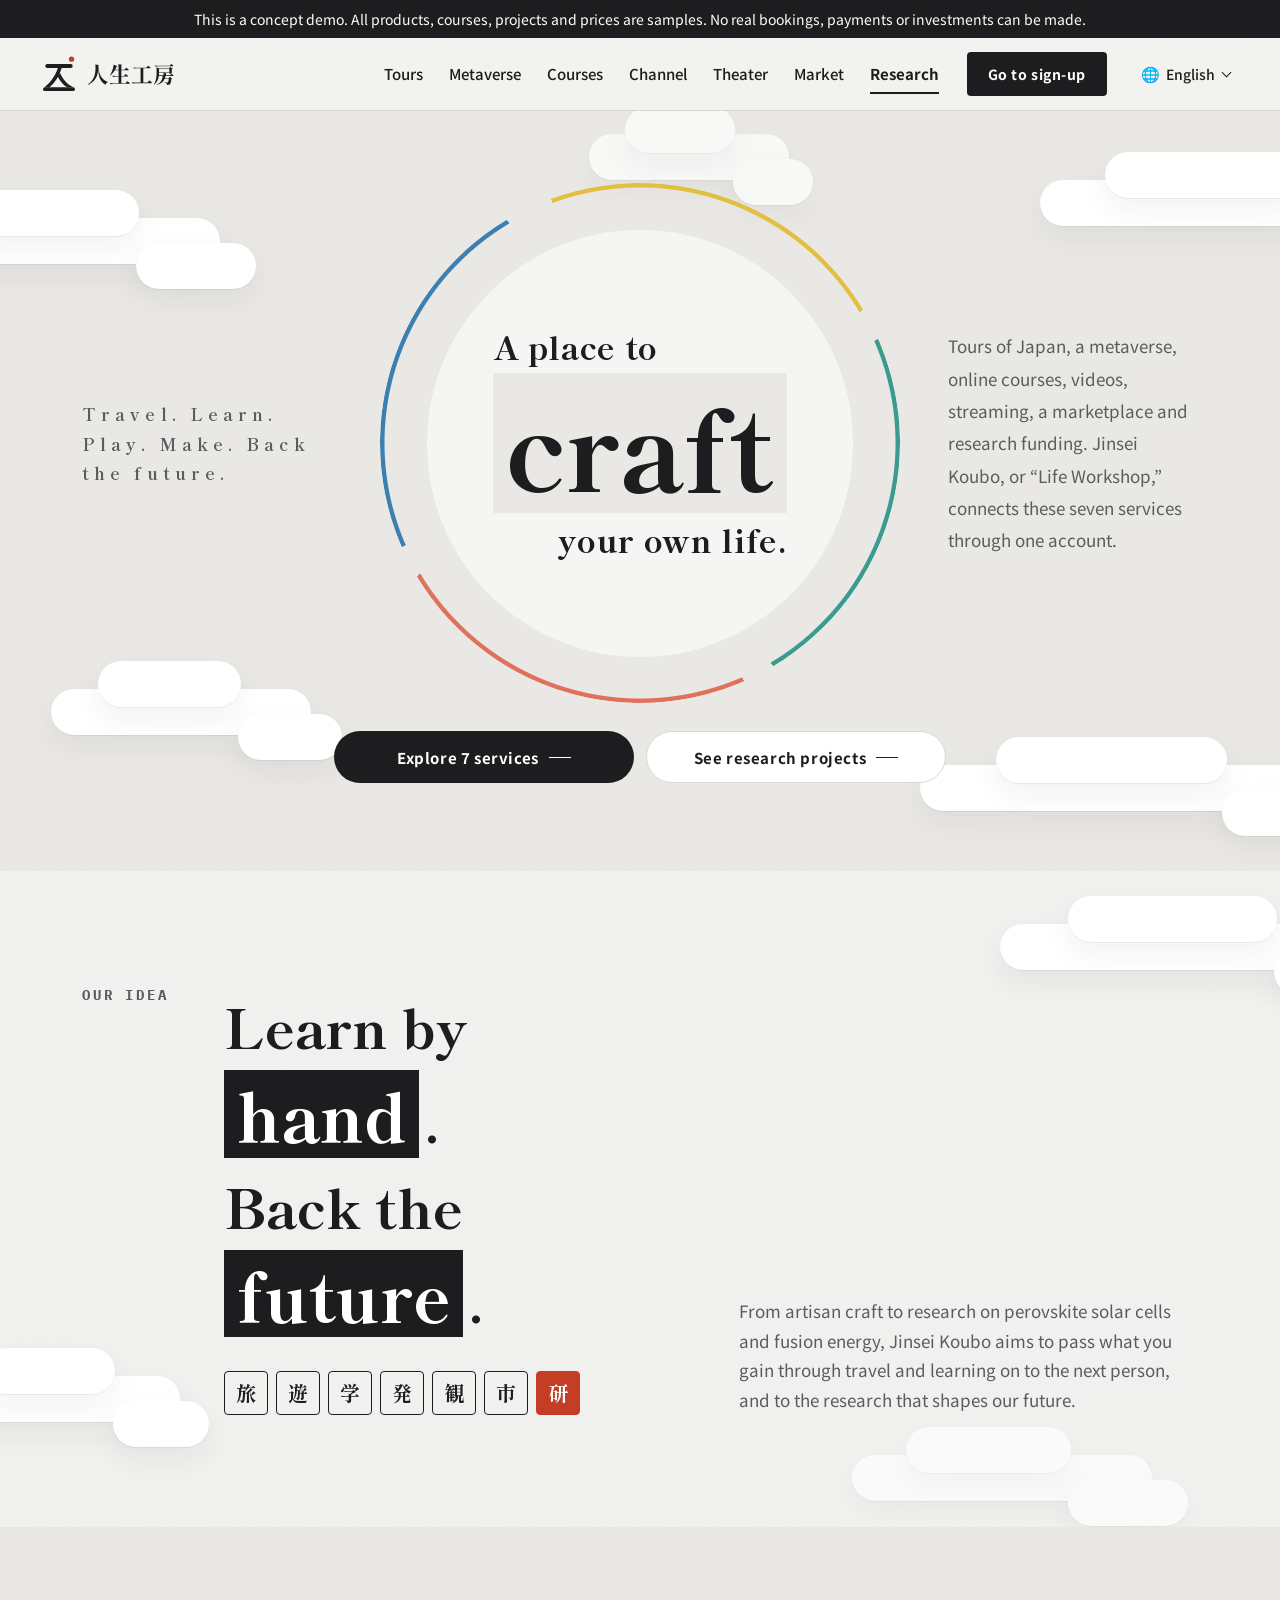
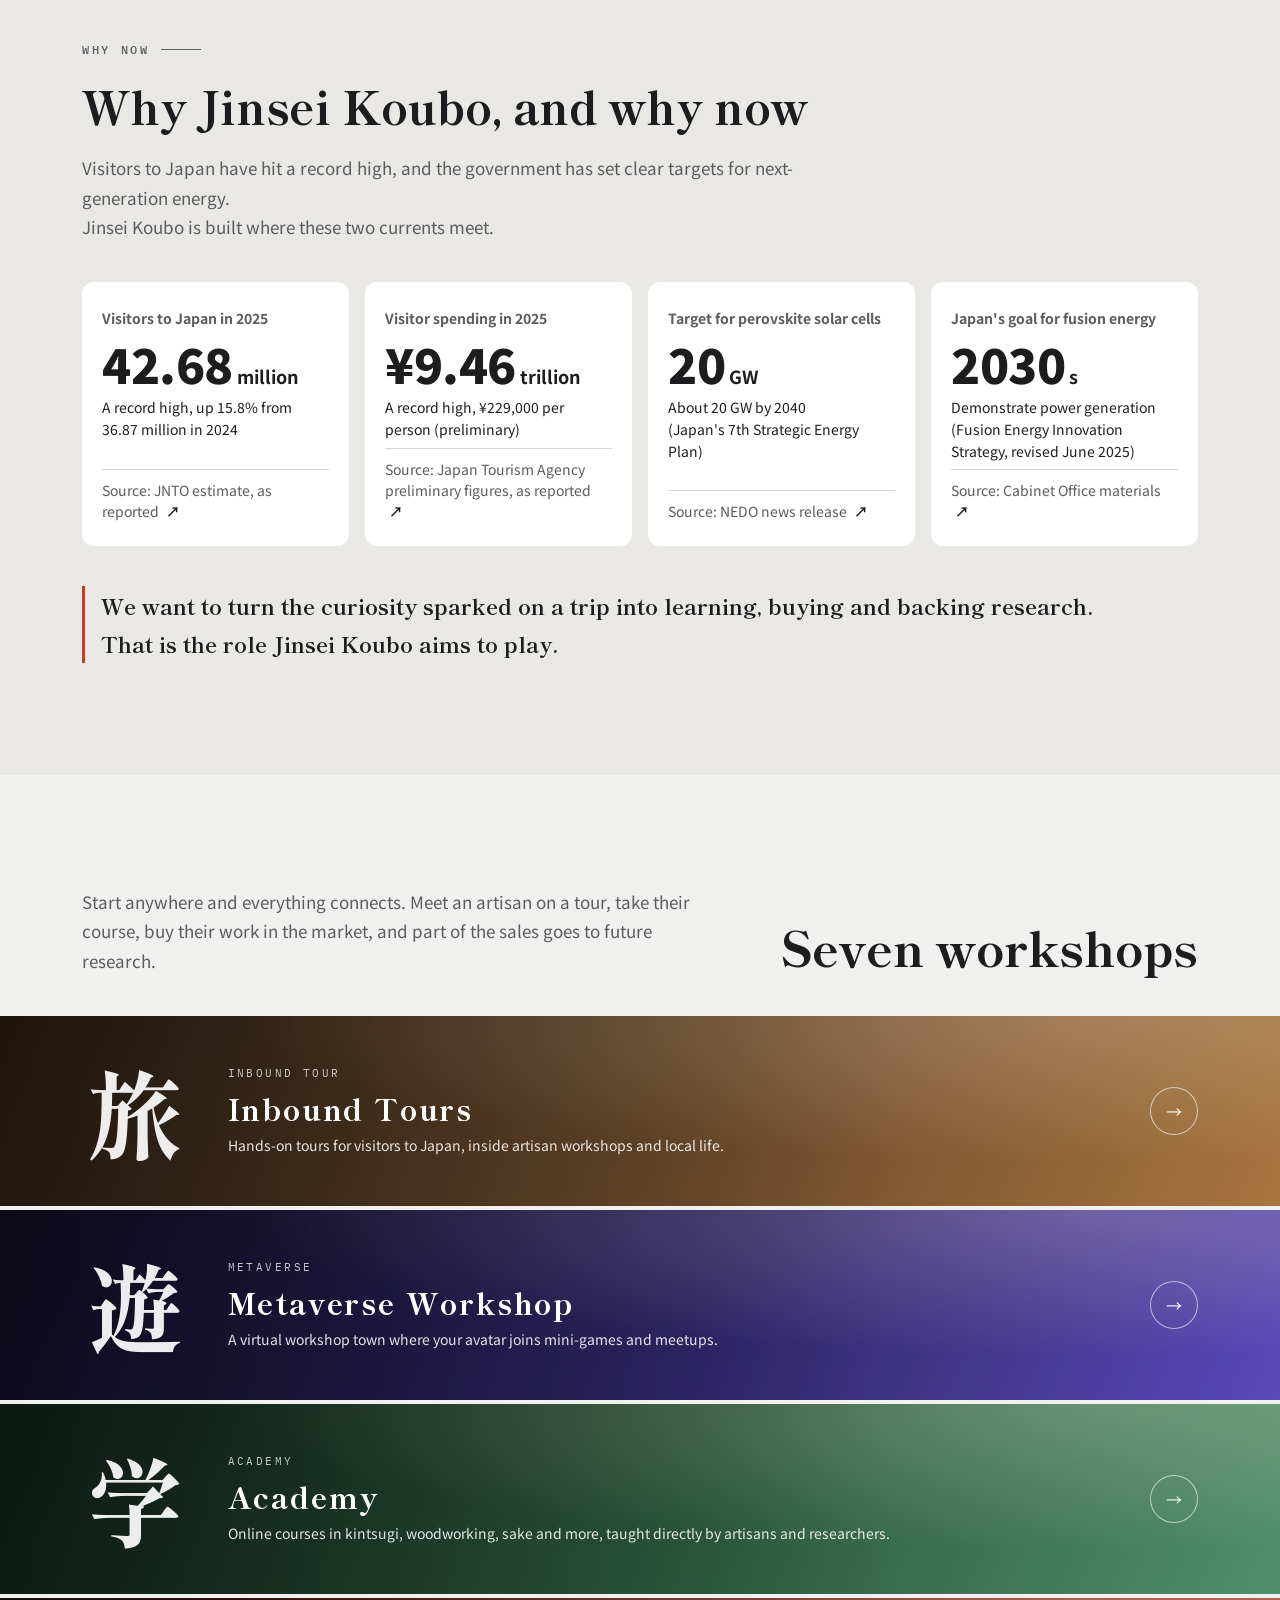
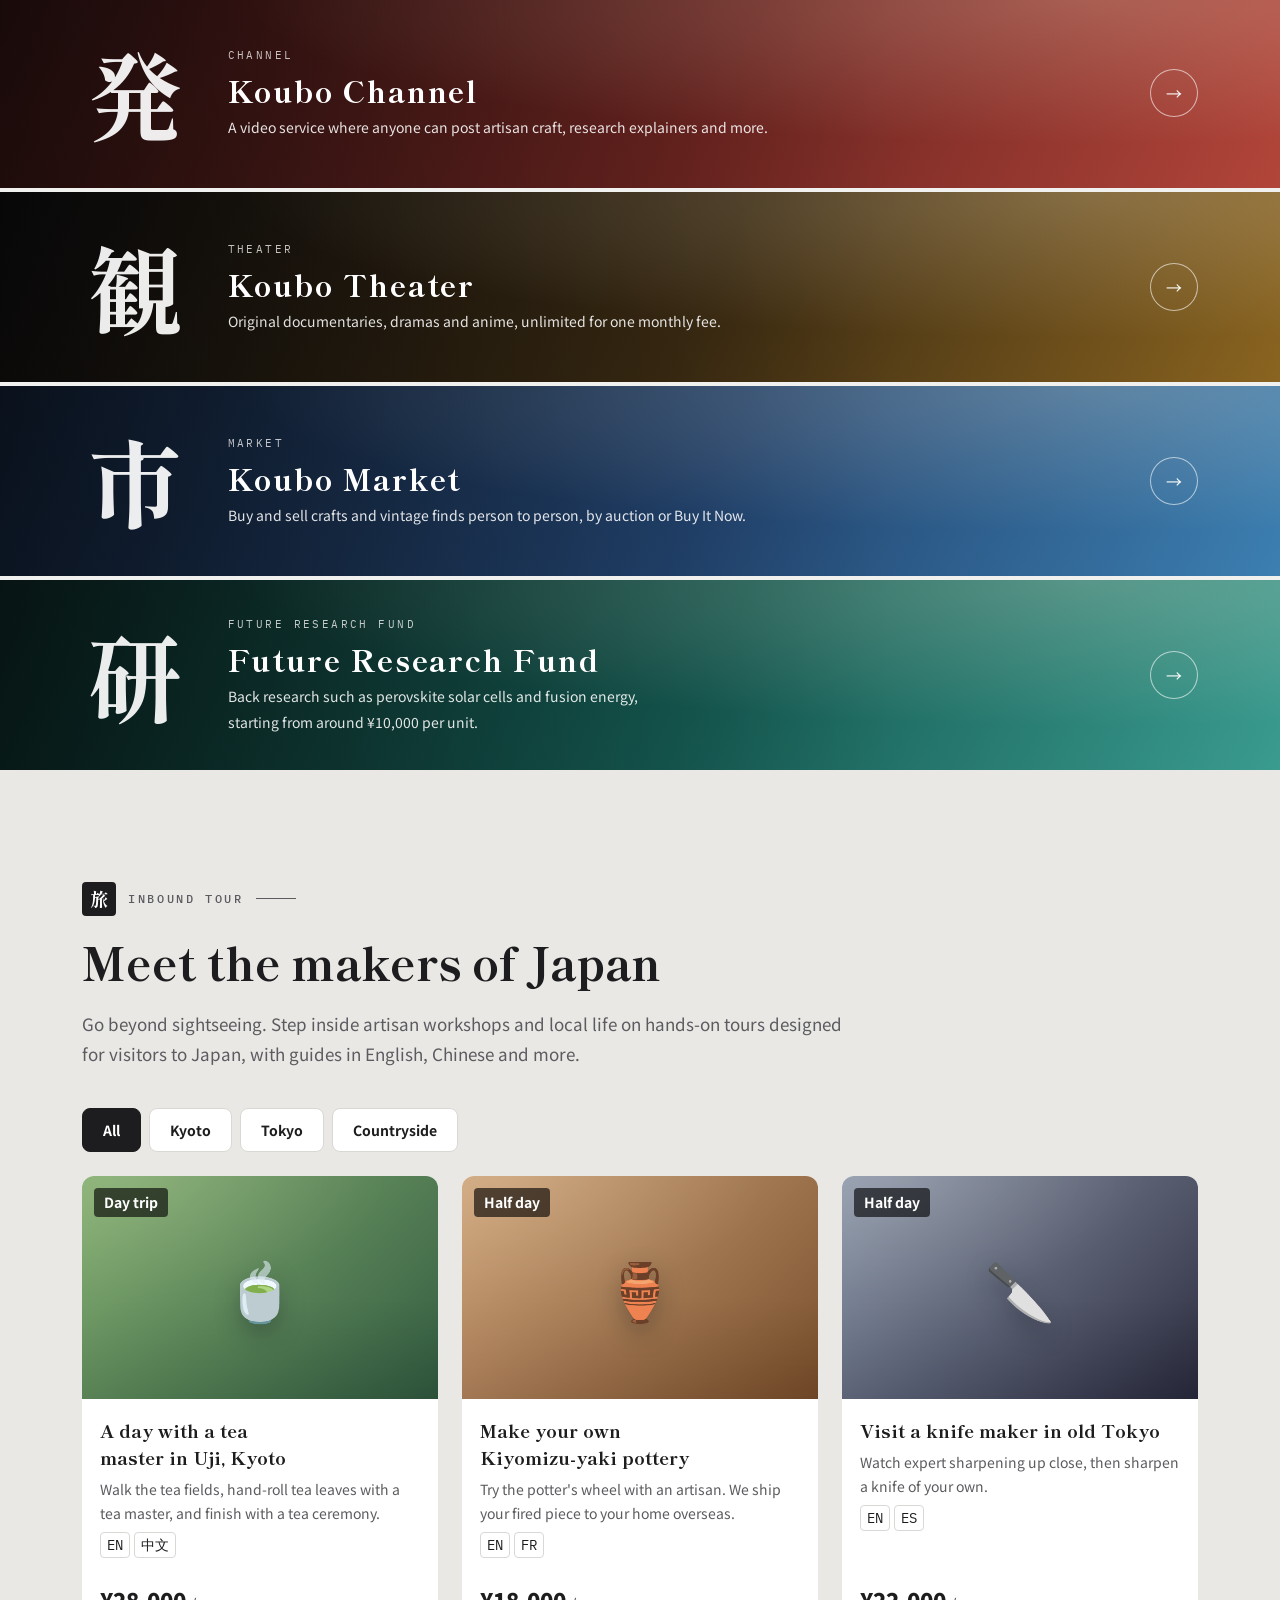
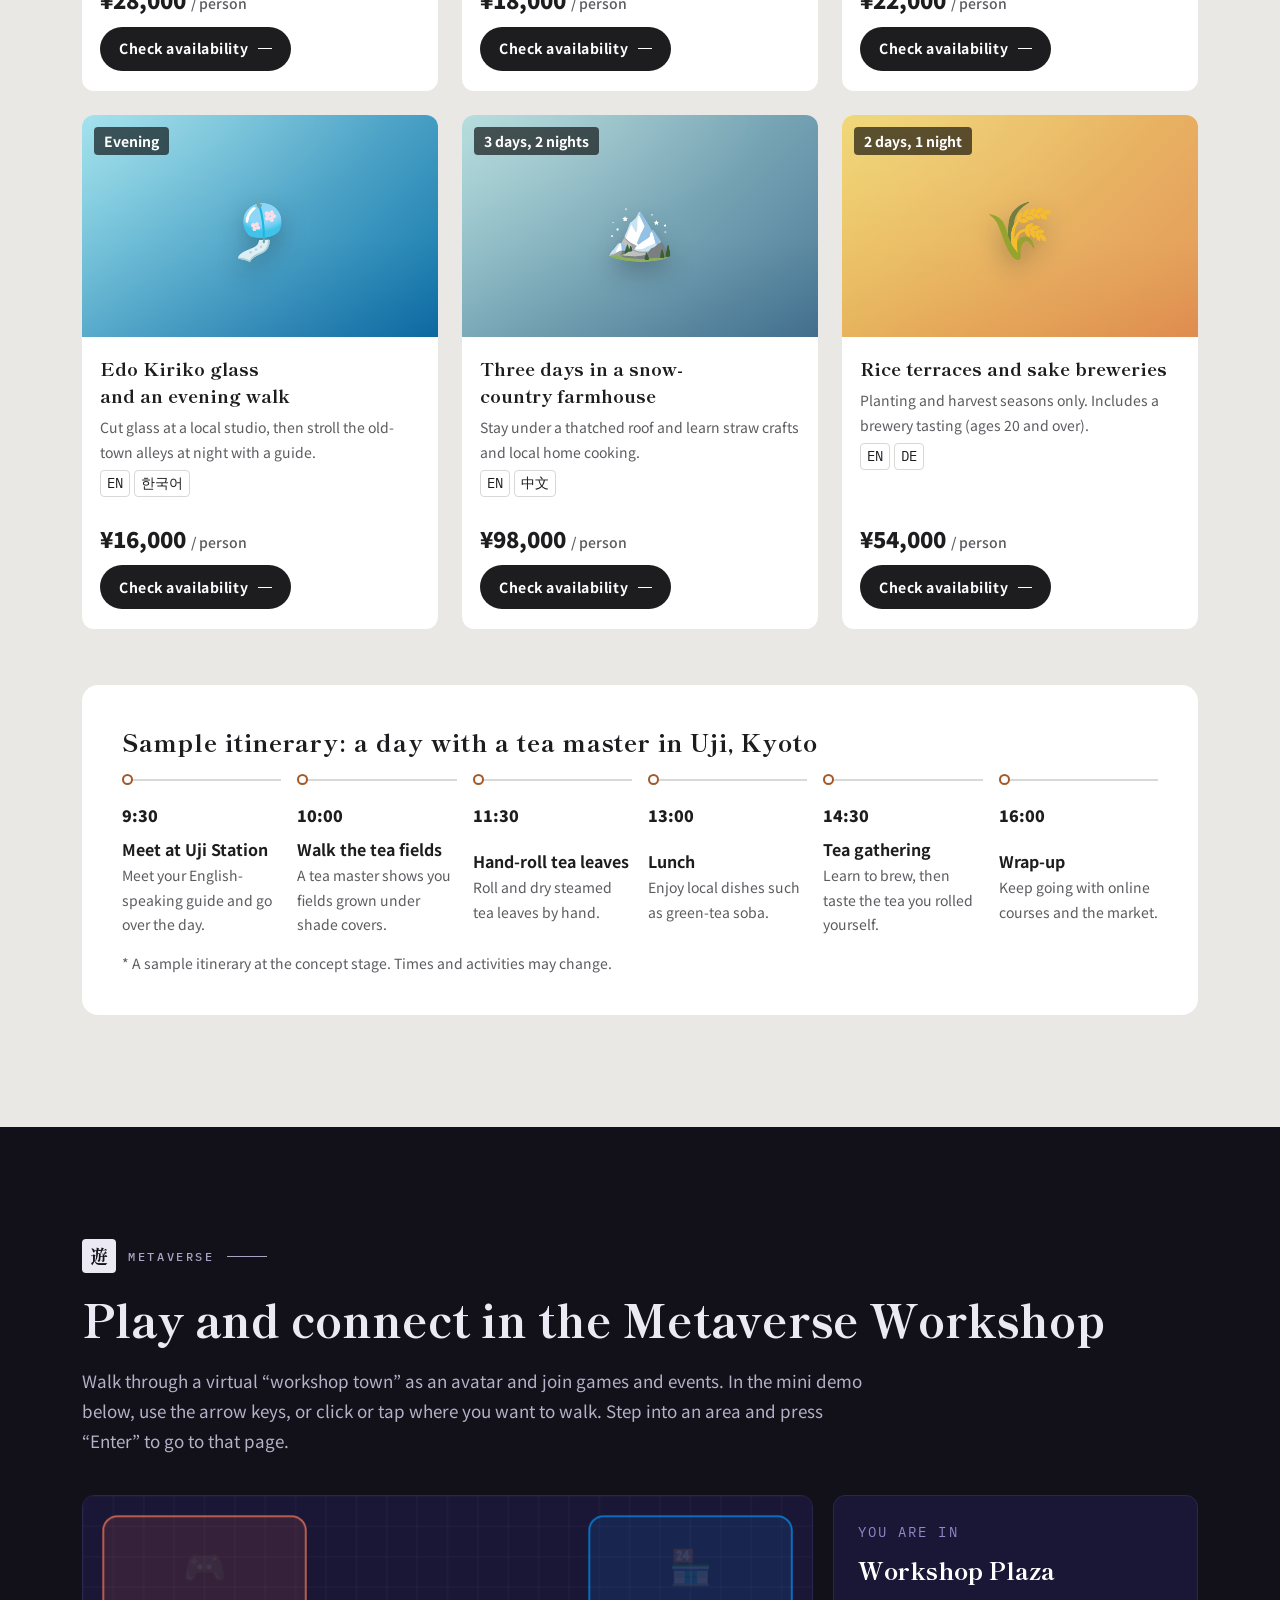
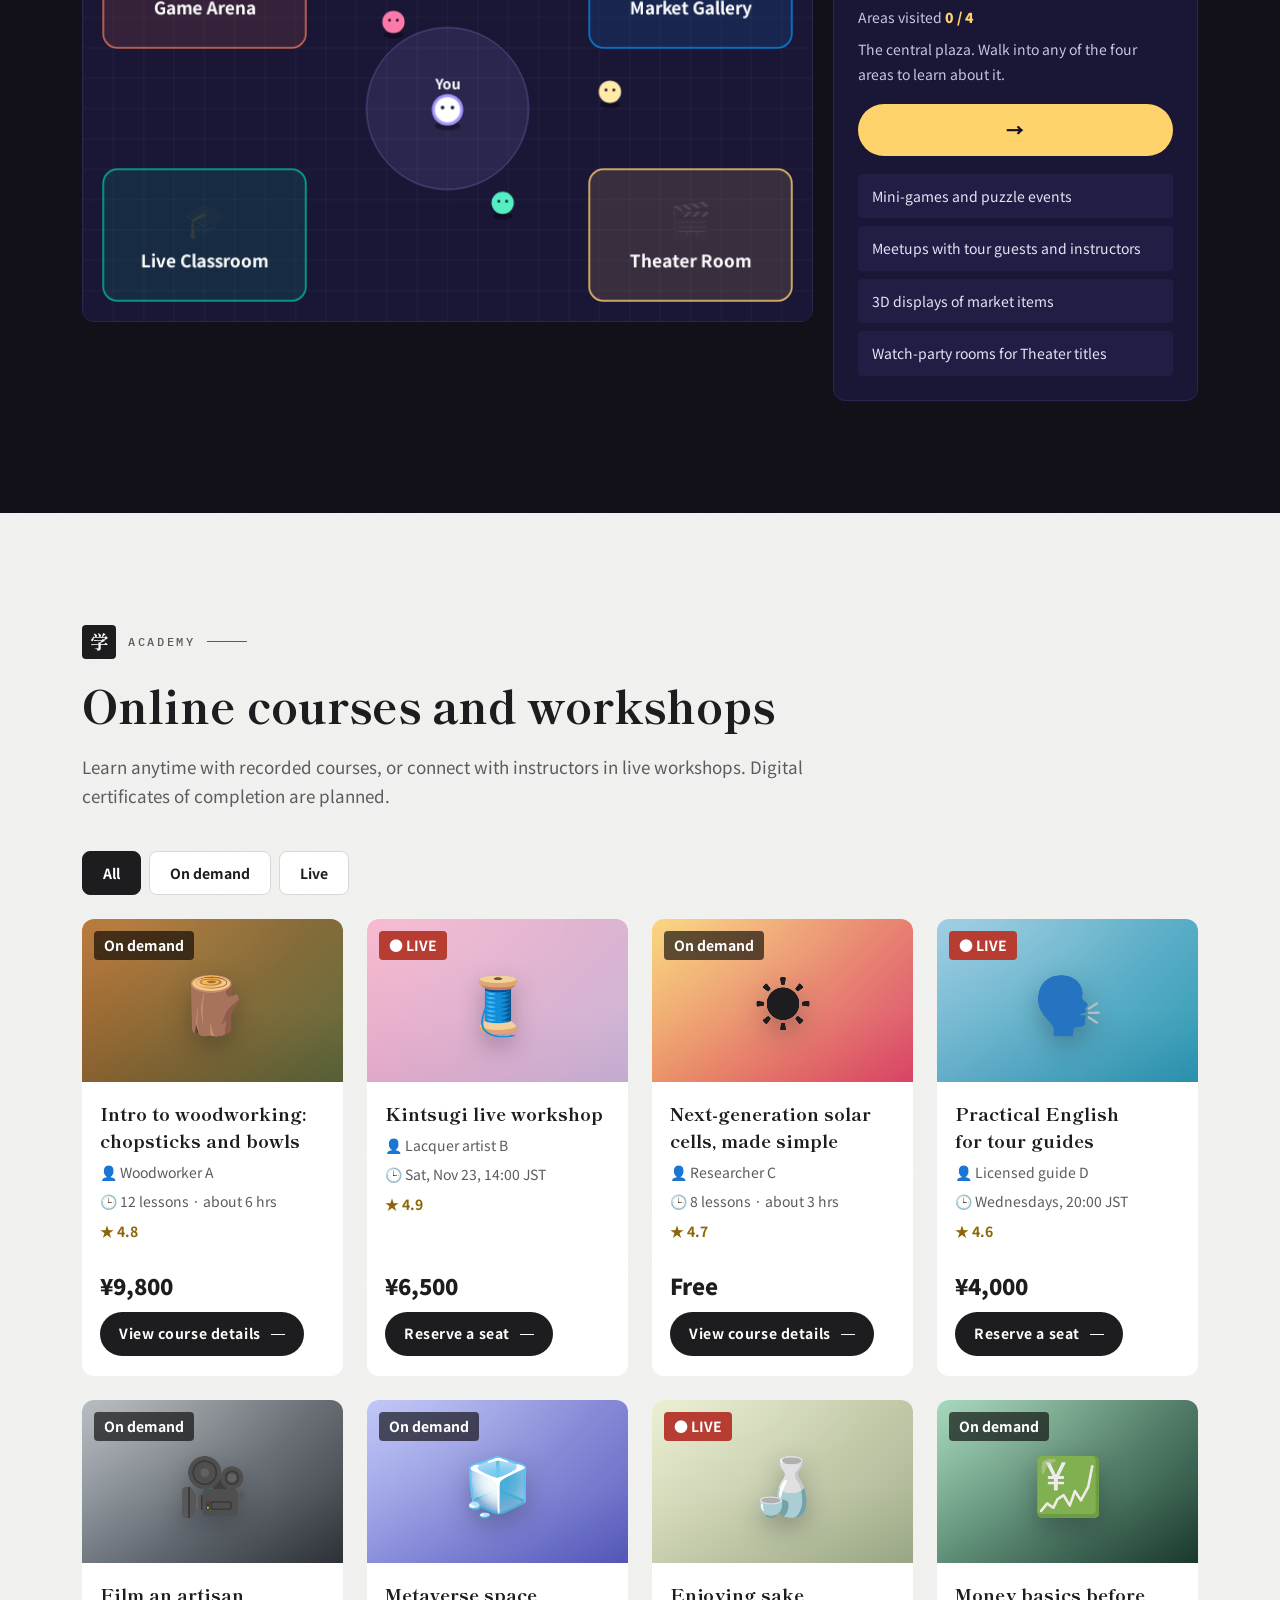
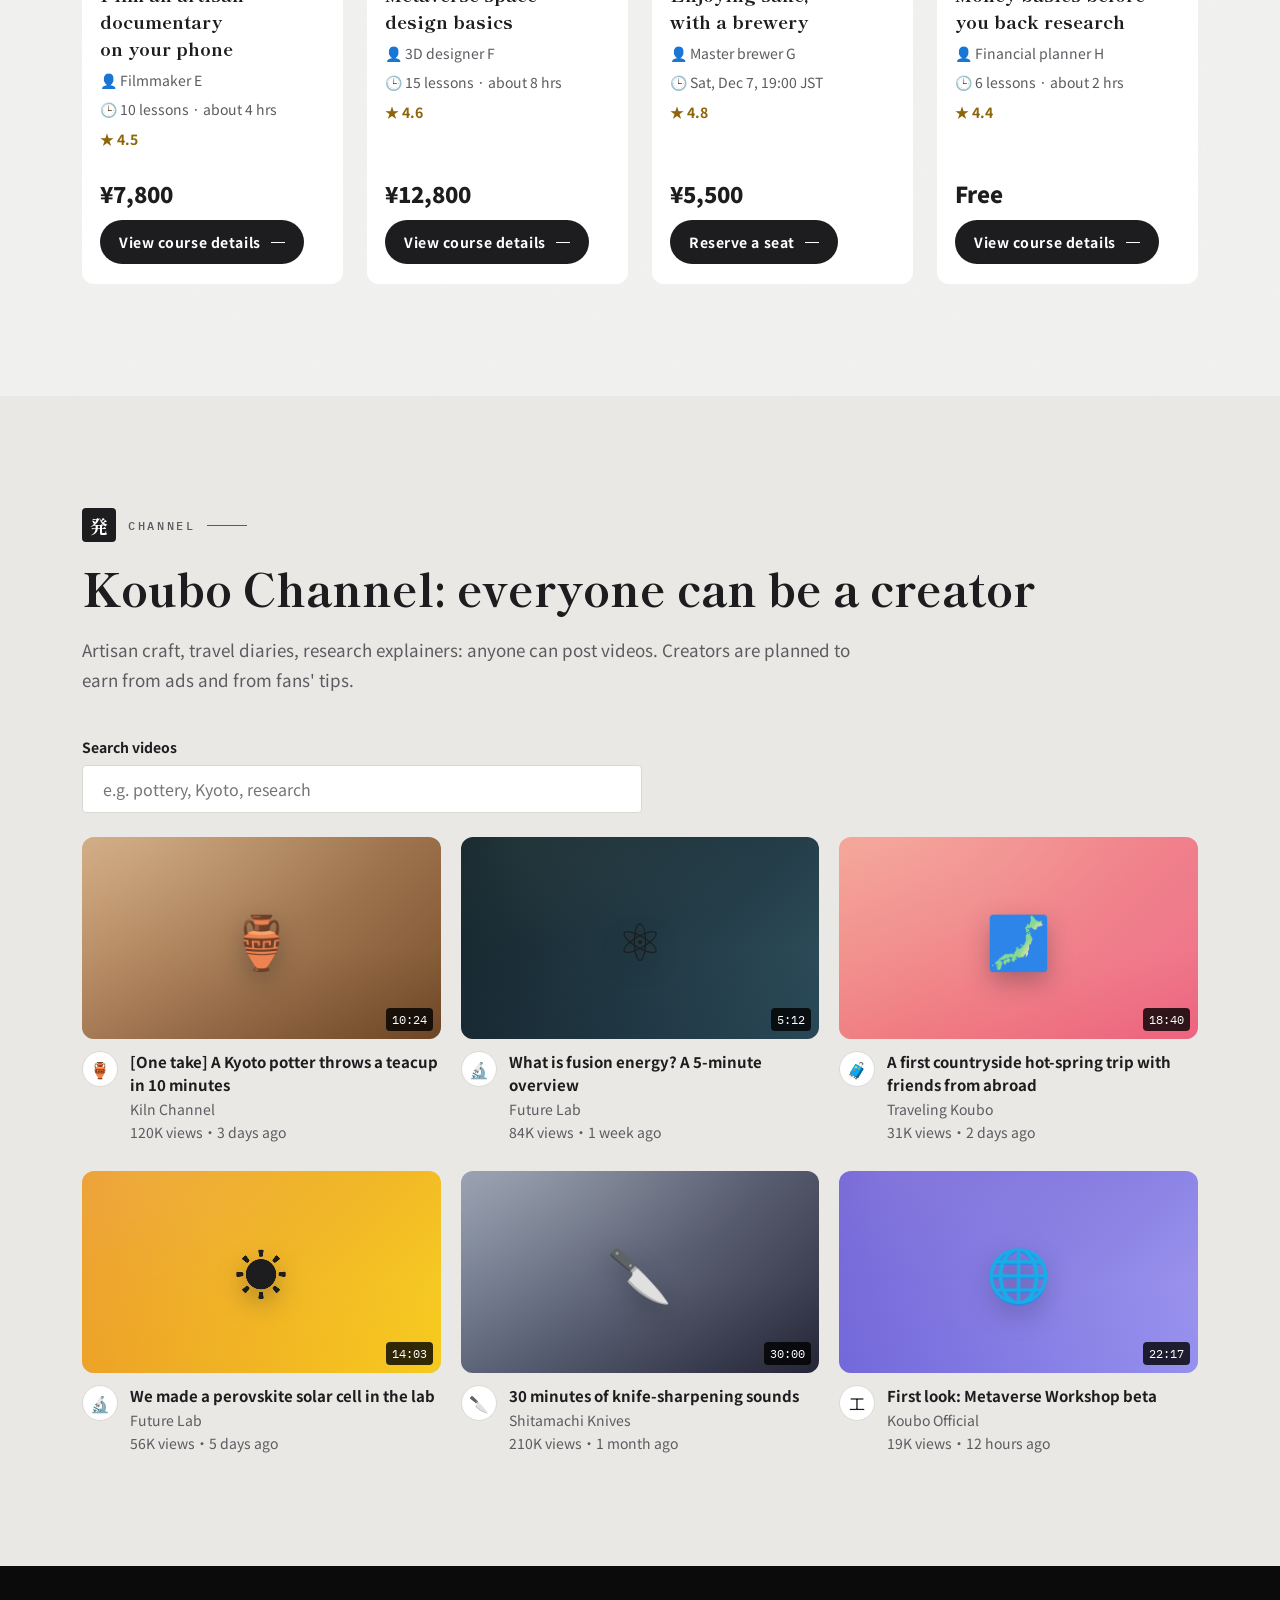
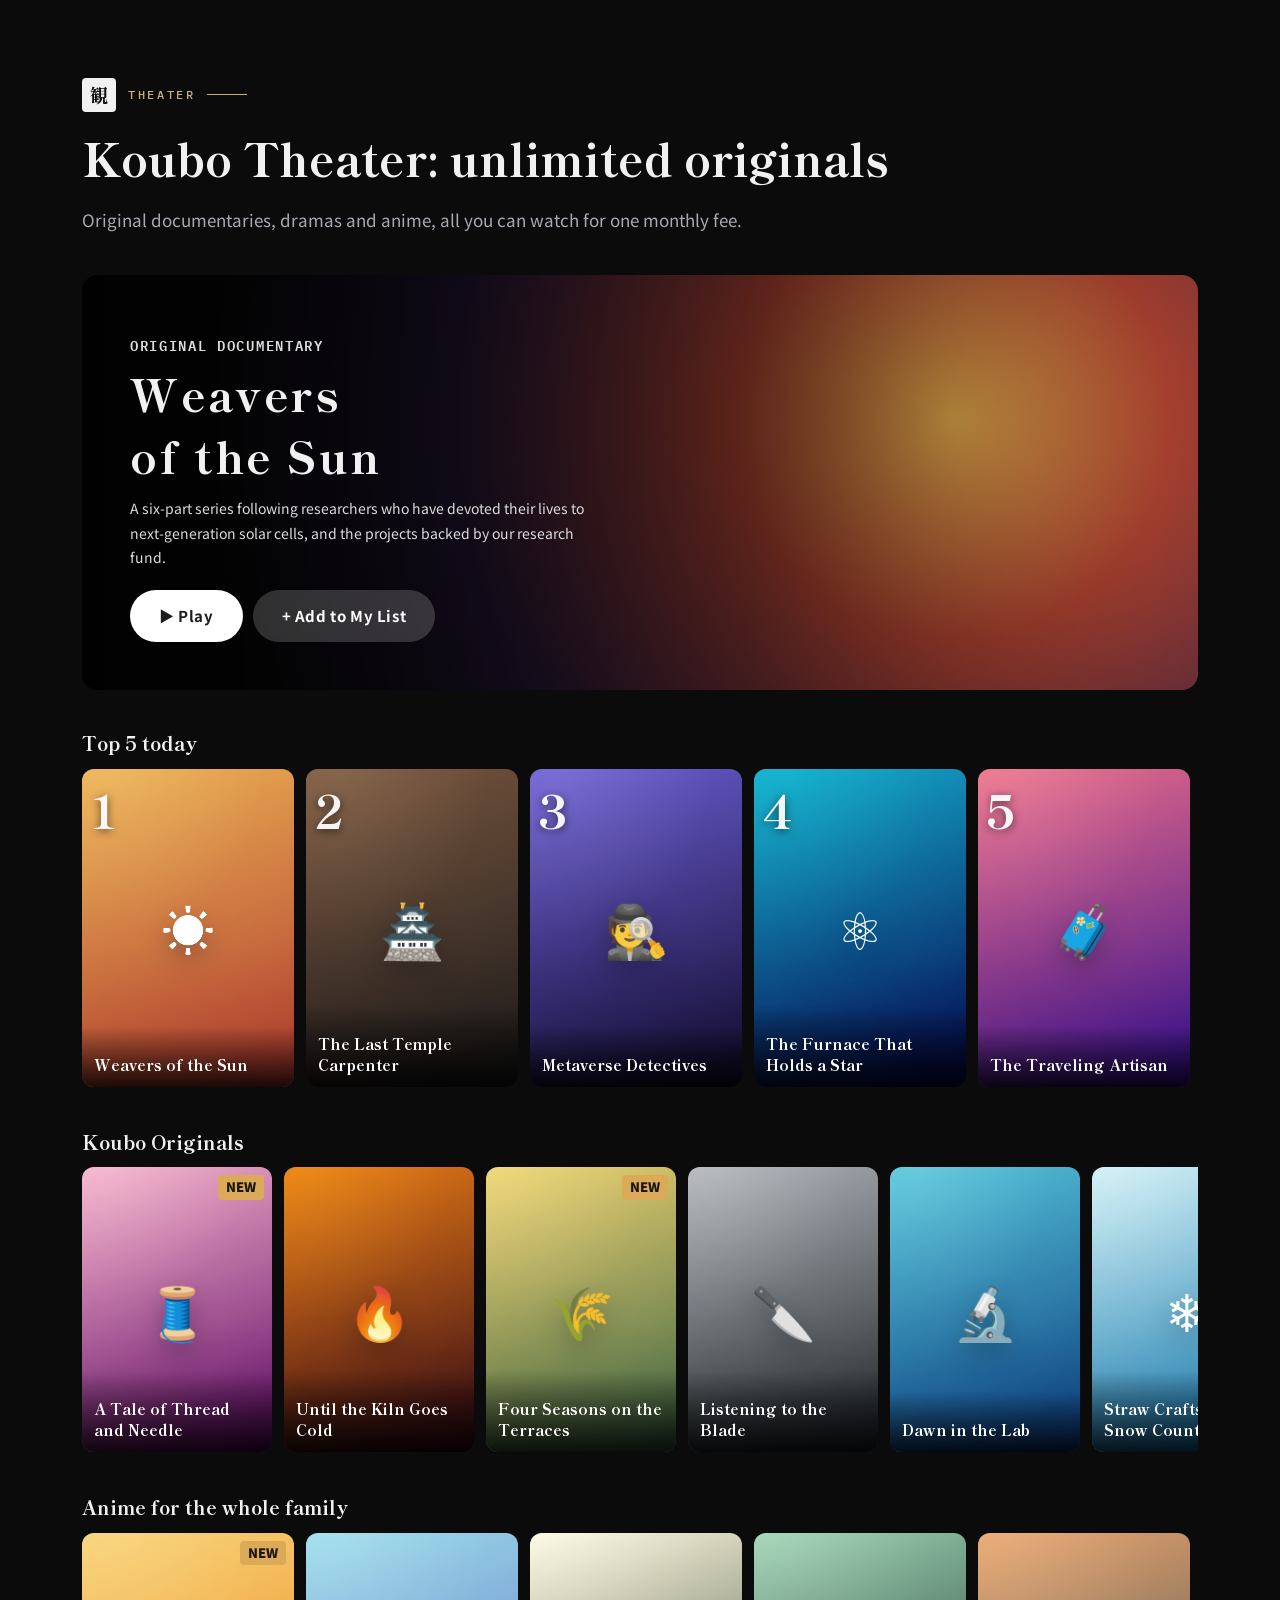
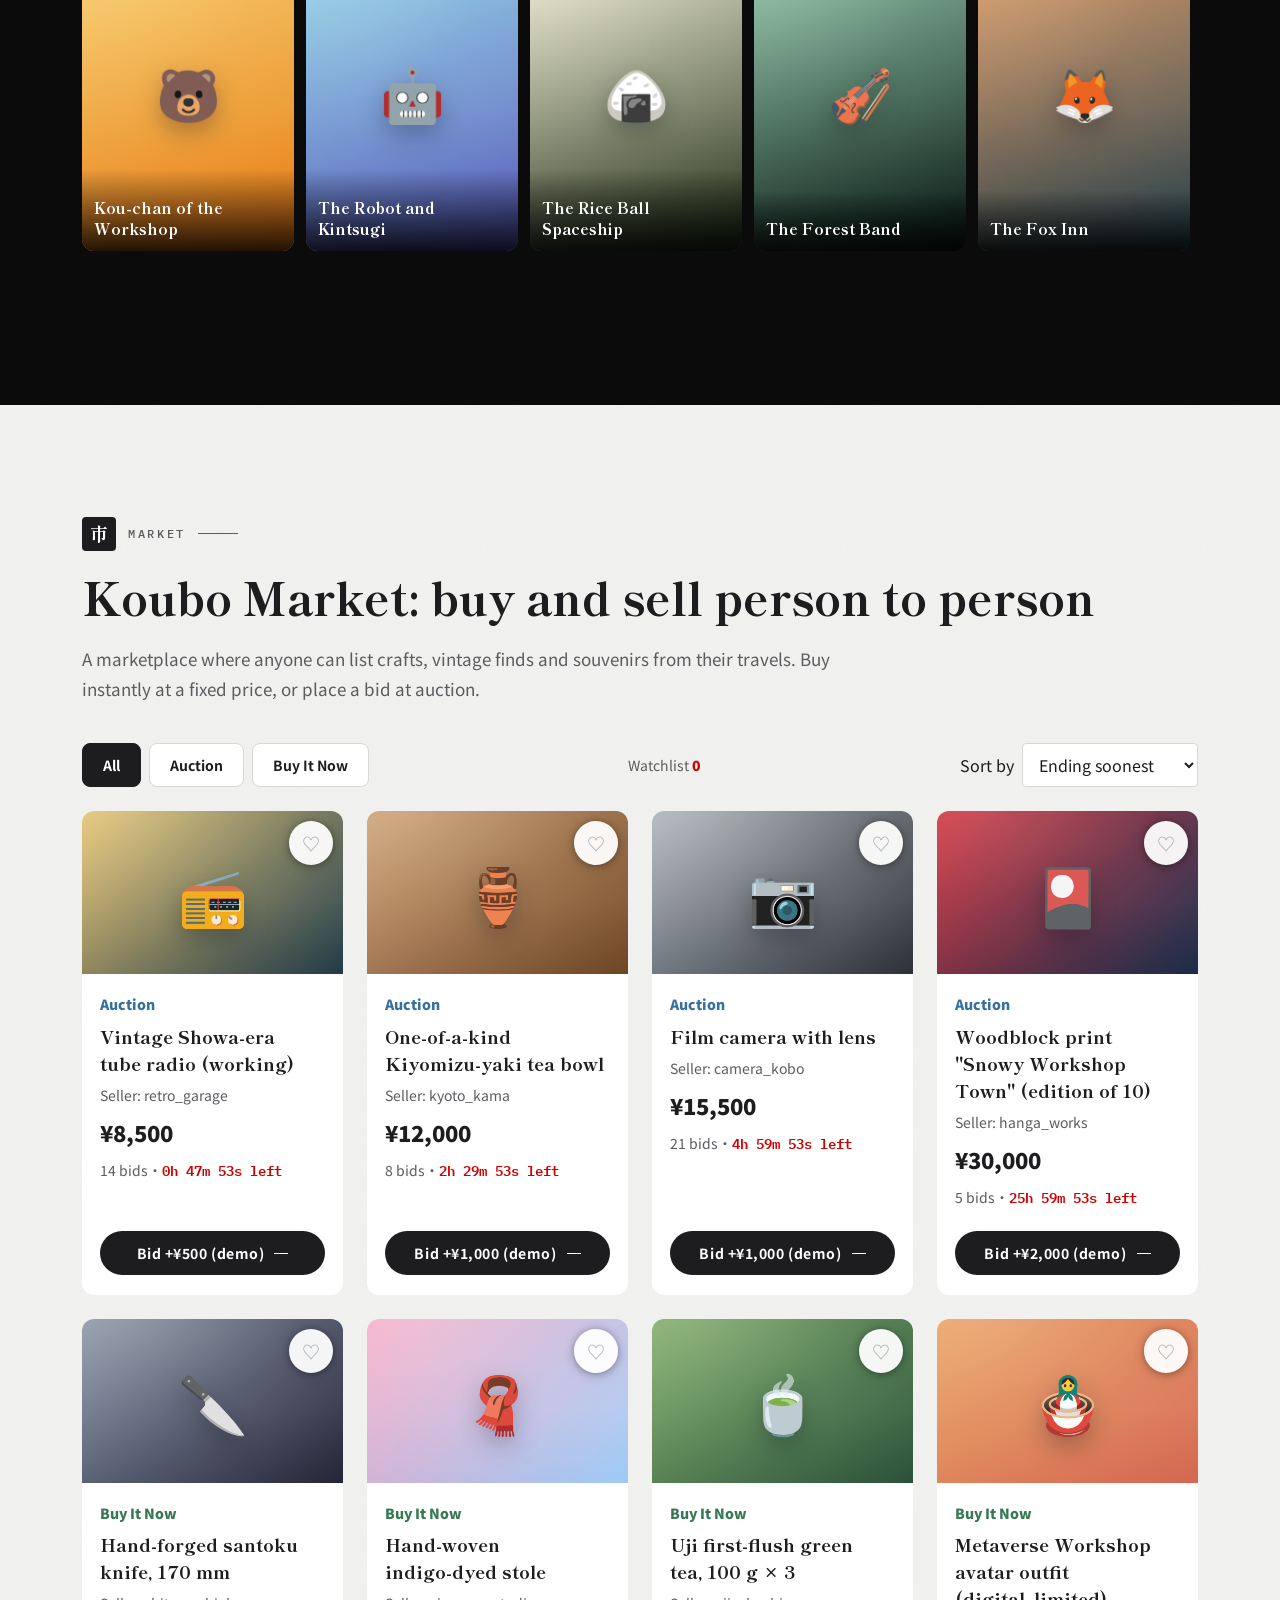
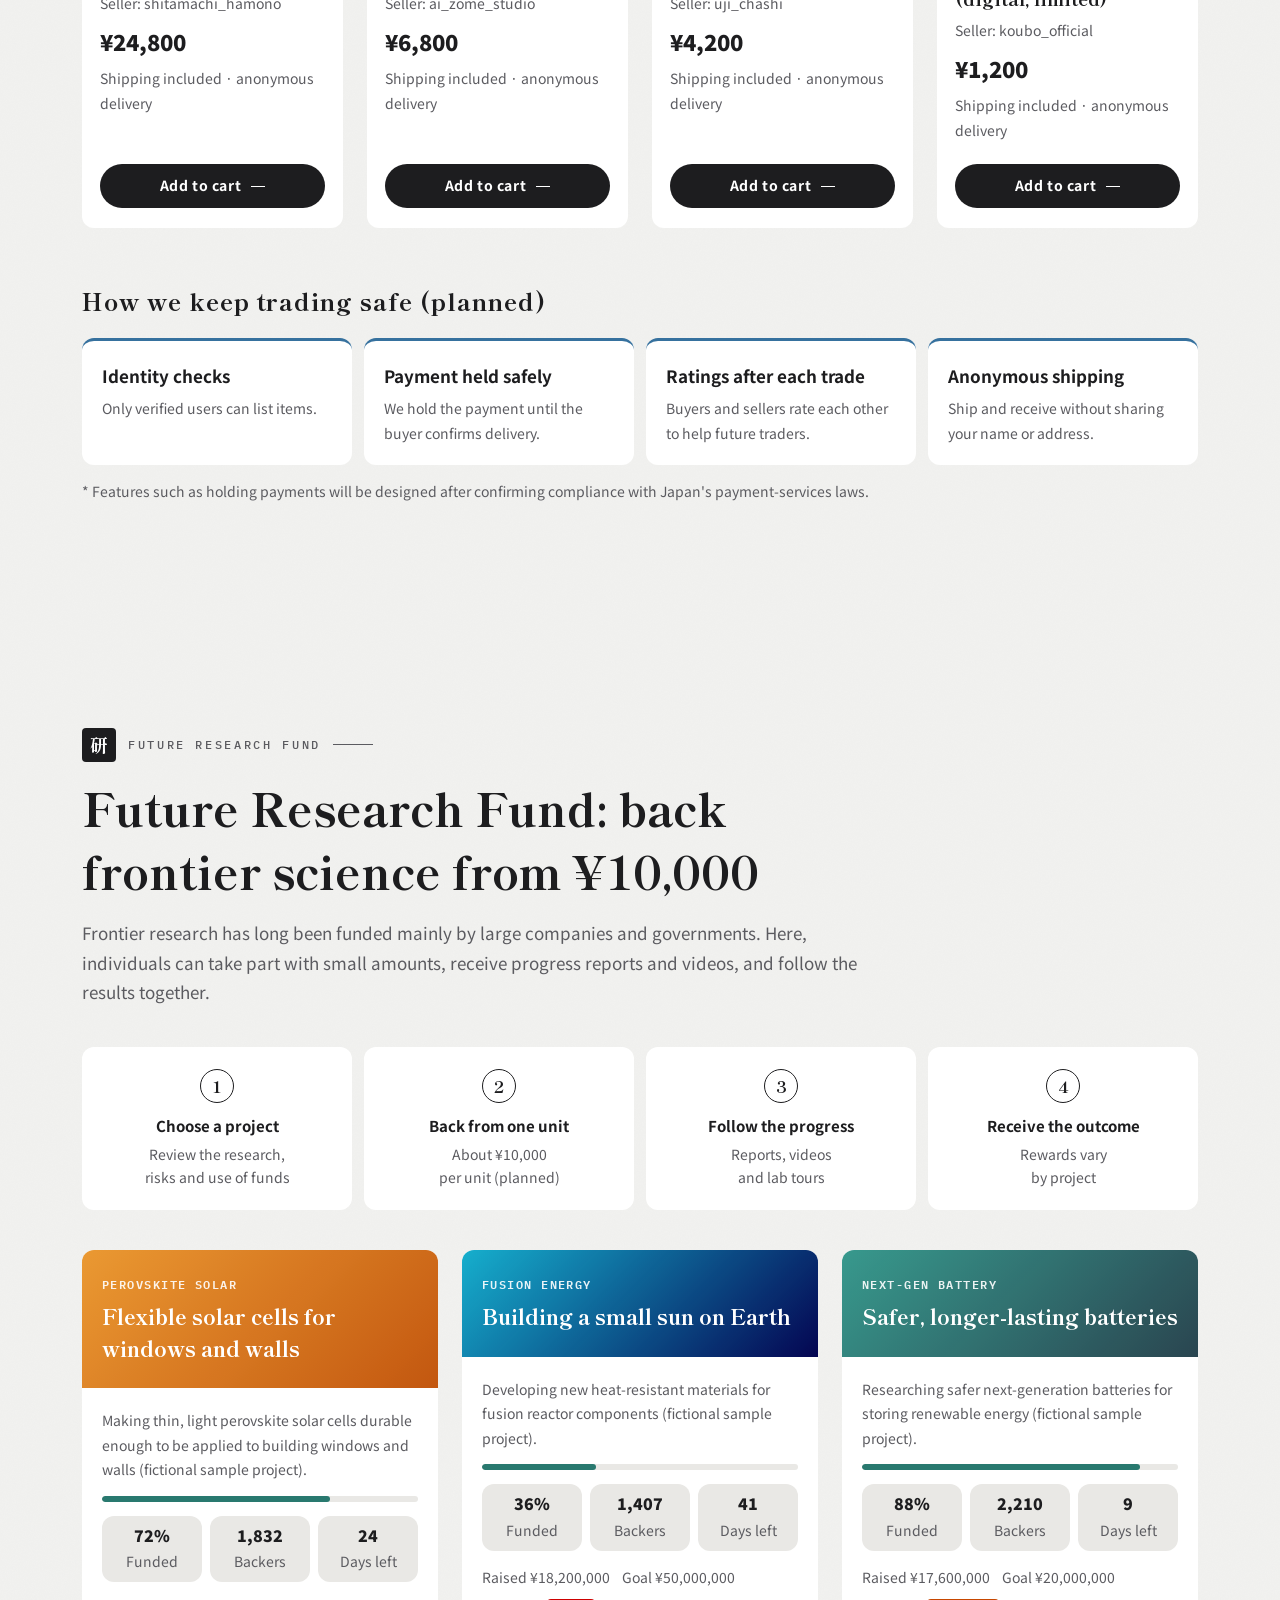
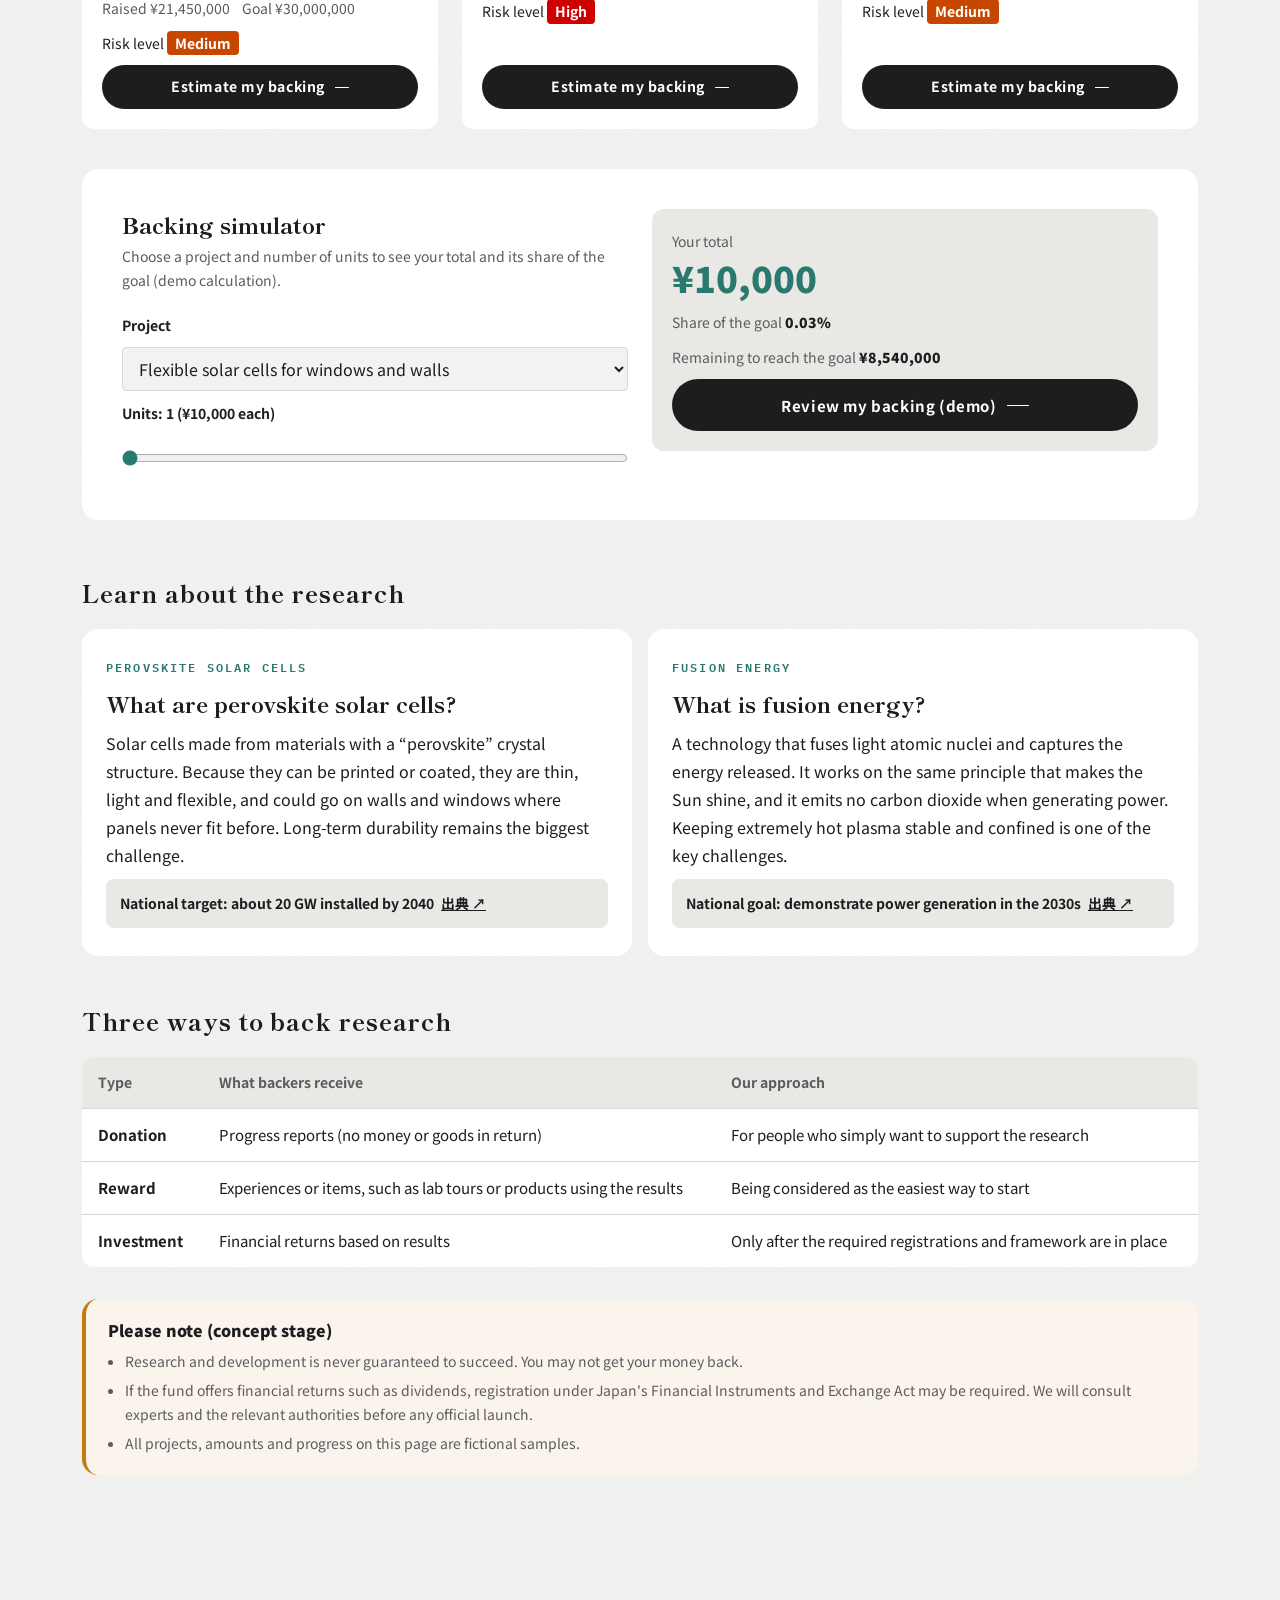
==== commit 04dba388: "ロゴとネームロゴを作成し、サイトに組み込み - シンボル：「工」の縦画を「人」に置きかえた印＋朱の丸（落款／未来の研究の象徴） - ネームロゴ：Shippori Mincho（OFL）をアウトライン化" ====
--- a/index.html
+++ b/index.html
@@ -7,7 +7,7 @@
   <title>人生工房 | 旅・学び・遊び・未来をつくる工房</title>
   <meta name="description" content="人生工房は、インバウンドツアー、メタバース、オンライン講座、動画発信、エンターテインメント、マーケット、研究支援をひとつにつなぐ総合プラットフォームです。">
   <meta name="theme-color" content="#0f1838">
-  <link rel="icon" href="data:image/svg+xml,%3Csvg xmlns='http://www.w3.org/2000/svg' viewBox='0 0 64 64'%3E%3Crect width='64' height='64' rx='12' fill='%231e3170'/%3E%3Crect x='3' y='3' width='58' height='58' rx='10' fill='none' stroke='%23f0a51c' stroke-width='4'/%3E%3Cpath d='M16 18h32v6H35v16h15v6H14v-6h15V24H16z' fill='%23fff'/%3E%3C/svg%3E">
+  <link rel="icon" href="data:image/svg+xml,%3Csvg xmlns='http://www.w3.org/2000/svg' viewBox='0 0 512 512' width='512' height='512' role='img' aria-label='%E4%BA%BA%E7%94%9F%E5%B7%A5%E6%88%BF'%3E%3Ctitle%3E%E4%BA%BA%E7%94%9F%E5%B7%A5%E6%88%BF%3C/title%3E%3Crect width='512' height='512' rx='112' fill='%231d1d1f'/%3E%3Cg transform='translate%2896.00 92.00%29 scale%283.2000%29'%3E%3Cg fill='%23ffffff'%3E%3Crect x='14' y='24' width='72' height='10' rx='5'/%3E%3Cpath d='M47 34H57C51 54 41 71 25 85H12C28 71 41 54 47 34Z'/%3E%3Cpath d='M46 55L53 48C61 65 71 77 88 85H72C61 79 53 69 46 55Z'/%3E%3Crect x='8' y='85' width='84' height='10' rx='5'/%3E%3C/g%3E%3Cg fill='%23e0715c'%3E%3Ccircle cx='83' cy='11' r='7'/%3E%3C/g%3E%3C/g%3E%3C/svg%3E">
   <link rel="canonical" href="https://shomayamamoto-ai.github.io/jinseikoubo/">
   <meta property="og:type" content="website">
   <meta property="og:site_name" content="人生工房">
@@ -24,6 +24,7 @@
   <link rel="stylesheet" href="assets/css/style.css">
 </head>
 <body>
+  <svg xmlns="http://www.w3.org/2000/svg" style="display:none"><symbol id="lg-mark" viewBox="0 0 100 100"><g fill="currentColor"><rect x="14" y="24" width="72" height="10" rx="5"/><path d="M47 34H57C51 54 41 71 25 85H12C28 71 41 54 47 34Z"/><path d="M46 55L53 48C61 65 71 77 88 85H72C61 79 53 69 46 55Z"/><rect x="8" y="85" width="84" height="10" rx="5"/></g><g fill="var(--logo-sun, #c33e25)"><circle cx="83" cy="11" r="7"/></g></symbol><symbol id="lg-kanji" viewBox="0 0 261.13 64.00"><g fill="currentColor"><path d="M28.39 2.16Q33.25 2.36 33.25 3.1Q33.25 3.37 32.57 3.84L31.36 4.59Q32.1 18.34 34.9 27.79Q37.7 37.23 43.94 43.9Q50.17 50.58 60.97 54.76L60.83 55.57Q57.93 56.11 56.11 58.13Q54.29 60.16 53.68 63.46Q45.79 59.08 41.07 52.43Q36.35 45.79 34.06 37.23Q31.76 28.66 30.89 17.06Q30.21 27.04 27.62 35.14Q25.02 43.23 18.58 50.65Q12.14 58.07 0.67 63.8L0 62.85Q8.9 56.11 13.83 48.35Q18.75 40.6 20.64 32.61Q22.52 24.62 22.93 14.9L23 12.54Q23 6.61 22.19 1.28Z"/><path d="M111.81 33.45Q112.22 32.98 112.83 32.13Q113.43 31.29 113.8 30.89Q114.17 30.48 114.44 30.48Q114.85 30.48 116.87 32Q118.9 33.52 120.72 35.14Q122.54 36.75 122.54 37.23Q122.27 38.31 120.78 38.31H101.63V58.54H114.92L117.07 55.5Q117.34 55.1 118.02 54.19Q118.69 53.28 119.1 52.84Q119.5 52.4 119.77 52.4Q120.18 52.4 122.27 53.99Q124.36 55.57 126.21 57.26Q128.07 58.94 128.07 59.41Q127.8 60.49 126.18 60.49H78.57Q73.78 60.56 68.45 61.44L66.77 58Q70.47 58.4 75.73 58.54H93.27V38.31H86.26Q81.47 38.37 76.14 39.25L74.39 35.81Q78.09 36.21 83.36 36.35H93.27V19.09H81.8Q75.67 29.54 67.44 35.61L66.7 35Q71.49 27.72 75.06 16.99Q76.14 13.76 77.02 9.44Q77.89 5.13 77.96 2.43L89.63 6.27Q89.49 6.88 88.85 7.28Q88.21 7.69 87.13 7.69Q84.77 13.69 82.82 17.2H93.27V14.36Q93.27 5.87 92.39 0.54L103.99 1.96Q103.86 2.77 103.35 3.24Q102.85 3.71 101.63 3.91V17.2H111.81L113.91 14.36Q114.24 13.89 114.85 13.08Q115.46 12.27 115.83 11.87Q116.2 11.46 116.47 11.46Q116.87 11.46 118.86 12.91Q120.85 14.36 122.64 15.95Q124.43 17.53 124.43 18.01Q124.22 19.09 122.54 19.09H101.63V36.35H109.72Z"/><path d="M180.2 8.09Q180.47 7.69 181.14 6.78Q181.82 5.87 182.22 5.43Q182.63 4.99 182.9 4.99Q183.3 4.99 185.36 6.58Q187.41 8.16 189.27 9.88Q191.12 11.6 191.12 12.07Q190.99 12.61 190.45 12.88Q189.91 13.15 189.23 13.15H168.6V56.45H181.88L184.11 53.34Q184.45 52.87 185.09 51.96Q185.73 51.05 186.13 50.61Q186.54 50.17 186.81 50.17Q187.21 50.17 189.27 51.76Q191.33 53.34 193.18 55.06Q195.03 56.78 195.03 57.26Q194.77 58.34 193.15 58.34H145.6Q140.81 58.4 135.49 59.28L133.8 55.91Q137.51 56.31 142.77 56.45H160.3V13.15H149.92Q145.13 13.22 139.8 14.09L138.05 10.66Q141.76 11.06 147.02 11.19H178.04Z"/><path d="M251.41 2.56Q251.68 2.23 252.22 1.48Q252.76 0.74 253.1 0.37Q253.44 0 253.71 0Q254.11 0 255.83 1.32Q257.55 2.63 259.03 4.05Q260.52 5.46 260.52 5.93Q260.25 7.01 258.77 7.01H214.73Q209.94 7.08 204.61 7.96L202.86 4.59Q206.57 4.99 211.83 5.13H249.59ZM248.72 11.4Q249.05 11.06 249.73 10.25Q250.4 9.44 250.81 9.44Q251.21 9.44 253 10.69Q254.79 11.94 256.34 13.32Q257.89 14.7 257.89 15.17Q257.62 15.58 256.94 15.95Q256.27 16.32 255.39 16.46V20.3L255.46 22.59Q255.53 25.22 255.73 27.58Q255.46 28.19 253.17 28.97Q250.87 29.74 249.12 29.74Q247.64 29.74 247.64 28.39Q247.7 28.19 247.74 27.95Q247.77 27.72 247.84 27.45V26.23H216.55Q216.55 31.09 216.14 34.66H230.44Q230.44 29.74 229.97 26.64Q235.16 27.85 237.12 28.49Q239.07 29.13 239.07 29.61Q239.07 29.88 238.74 30.08L237.86 30.68V34.66H250.6L252.36 32.24Q252.7 31.83 253.2 31.16Q253.71 30.48 254.01 30.15Q254.31 29.81 254.58 29.81Q254.99 29.81 256.64 31.06Q258.29 32.3 259.71 33.65Q261.13 35 261.13 35.47Q260.86 36.55 259.3 36.55H235.9Q235.5 40.06 234.62 43.09H245.75L247.5 41.21Q247.77 40.94 248.31 40.4Q248.85 39.86 249.19 39.59Q249.53 39.32 249.8 39.32Q250.2 39.32 251.82 40.56Q253.44 41.81 254.85 43.23Q256.27 44.64 256.27 45.12Q255.66 45.99 253.91 46.26Q253.3 53.21 252.16 56.92Q251.01 60.63 248.85 62.18Q247.44 63.19 245.51 63.6Q243.59 64 240.83 64Q240.96 60.7 239.61 59.28Q237.93 57.59 233.68 56.85L233.74 55.91Q235.84 56.11 238.06 56.28Q240.29 56.45 241.7 56.45Q243.12 56.45 243.79 55.97Q245.41 54.63 246.29 45.05H233.95Q231.72 50.98 226.16 55.7Q220.59 60.43 209.94 63.93L209.33 63.06Q216.75 59.08 220.63 54.69Q224.51 50.31 225.79 46.06Q227.07 41.81 227.27 36.55H215.94Q213.65 54.22 201.31 62.99L200.77 62.45Q205.83 54.9 207.48 45.79Q209.13 36.69 209.13 25.56V17.87Q209.13 12.95 208.66 9.85L217.76 13.35H247.17ZM247.84 24.28V15.31H216.55V24.28Z"/></g></symbol><symbol id="lg-roman" viewBox="0 0 261.13 11"><g fill="currentColor"><path d="M0 12.18Q0 11.82 0.22 11.62Q0.43 11.42 0.7 11.42Q1.12 11.42 1.51 11.76Q1.71 11.92 2.09 12.39Q2.28 12.61 2.42 12.73Q2.56 12.85 2.71 12.85Q2.82 12.85 2.91 12.8Q3 12.76 3.03 12.7Q3.35 12.45 3.5 11.64Q3.65 10.84 3.65 9.27V1.59Q3.65 0.88 3.3 0.63Q2.95 0.39 2.38 0.39H2.19Q2.09 0.39 2.09 0.21Q2.09 0.01 2.19 0.01H7.02Q7.14 0.01 7.14 0.21Q7.14 0.39 7.02 0.39H6.84Q6.29 0.39 5.94 0.64Q5.59 0.89 5.59 1.59L5.6 9.36Q5.6 10.91 5.01 11.84Q4.41 12.77 3.58 13.15Q2.76 13.53 2 13.53Q1.42 13.53 0.96 13.33Q0.51 13.12 0.25 12.8Q0 12.49 0 12.18Z"/><path d="M21.5 11Q21.4 11 21.4 10.81Q21.4 10.64 21.5 10.64H21.68Q22.25 10.64 22.59 10.39Q22.93 10.14 22.93 9.45L22.95 1.58Q22.95 0.88 22.6 0.63Q22.25 0.39 21.68 0.39H21.5Q21.4 0.39 21.4 0.19Q21.4 0.01 21.5 0.01H26.33Q26.44 0.01 26.44 0.19Q26.44 0.39 26.33 0.39H26.15Q25.57 0.39 25.24 0.63Q24.9 0.88 24.9 1.58V9.45Q24.9 10.15 25.24 10.4Q25.59 10.64 26.15 10.64H26.33Q26.44 10.64 26.44 10.81Q26.44 11 26.33 11Z"/><path d="M40.8 11Q40.71 11 40.71 10.81Q40.71 10.64 40.8 10.64H40.95Q41.44 10.64 41.83 10.28Q42.23 9.93 42.23 9.29V1.43Q42.03 0.94 41.74 0.7Q41.45 0.46 40.99 0.39L40.8 0.37Q40.74 0.36 40.72 0.32Q40.69 0.28 40.69 0.19Q40.69 0.01 40.8 0.01H43.88L49.46 8.05V1.71Q49.46 1.09 49.05 0.74Q48.65 0.39 48.16 0.37H48.01Q47.91 0.37 47.91 0.19Q47.91 0.01 48.01 0.01H51.48Q51.59 0.01 51.59 0.19Q51.59 0.37 51.48 0.37H51.31Q50.81 0.39 50.43 0.74Q50.04 1.09 50.04 1.71V11H49.1L42.82 1.91V9.29Q42.82 9.93 43.23 10.28Q43.63 10.64 44.11 10.64H44.27Q44.37 10.64 44.37 10.81Q44.37 11 44.27 11Z"/><path d="M67.9 10.63Q67.71 10.54 67.53 10.54Q67.32 10.54 67.1 10.68Q66.87 10.82 66.56 11.13L65.88 8.21L65.85 8.08Q65.85 8.05 65.88 8.02Q65.92 7.99 65.96 7.97Q66 7.96 66.01 7.94Q66.04 7.93 66.1 7.93Q66.16 7.93 66.26 8.05Q67.93 10.58 70.3 10.58Q71.26 10.58 71.91 10.09Q72.55 9.6 72.55 8.63Q72.55 7.5 71.32 6.95Q70.71 6.68 69.68 6.35Q69.54 6.3 69.01 6.13Q68.47 5.95 68.05 5.74Q66.29 4.84 66.29 3.06Q66.29 2.38 66.61 1.65Q66.92 0.92 67.7 0.39Q68.48 -0.13 69.78 -0.13Q70.24 -0.13 70.68 -0.03Q71.12 0.07 71.75 0.28Q71.99 0.37 72.17 0.37Q72.58 0.37 73 -0.13L73.76 2.44L73.79 2.55Q73.79 2.64 73.66 2.68Q73.57 2.71 73.52 2.71Q73.45 2.71 73.37 2.62Q73.19 2.33 72.73 1.81Q72.27 1.3 71.49 0.84Q70.71 0.39 69.74 0.39Q68.87 0.39 68.41 0.75Q67.95 1.12 67.8 1.54Q67.65 1.95 67.65 2.25Q67.65 3.2 68.63 3.73Q68.95 3.89 69.46 4.08Q69.97 4.26 70.51 4.44Q71.76 4.84 72.39 5.13Q73.45 5.63 73.89 6.36Q74.34 7.08 74.34 7.91Q74.34 8.84 73.89 9.58Q73.43 10.33 72.55 10.76Q71.67 11.19 70.45 11.19Q69.33 11.19 67.9 10.63Z"/><path d="M98.57 8.18Q98.57 8.24 98.54 8.3Q98.51 8.36 98.5 8.41L97.92 9.94L97.53 11H88.72Q88.6 11 88.6 10.81Q88.6 10.64 88.72 10.64H88.9Q89.46 10.64 89.81 10.39Q90.15 10.14 90.15 9.43V1.57Q90.15 0.86 89.8 0.62Q89.45 0.37 88.9 0.37H88.72Q88.6 0.37 88.6 0.18Q88.6 0.01 88.72 0.01H97.17Q97.47 0.52 97.77 1.1Q98.08 1.68 98.21 1.95L98.23 2.01Q98.23 2.07 98.12 2.15Q98.06 2.18 98.02 2.18Q97.95 2.18 97.89 2.12Q97.26 1.48 96.19 0.96Q95.13 0.45 94.05 0.45H93.77Q93.16 0.45 92.83 0.5Q92.49 0.55 92.3 0.75Q92.1 0.94 92.1 1.37V5.05H93.31Q94.13 5.05 94.41 5.04Q95.05 5.02 95.42 4.58Q95.78 4.14 95.78 3.58Q95.78 3.47 95.98 3.47Q96.08 3.47 96.12 3.5Q96.16 3.52 96.16 3.58V7.05Q96.16 7.11 96.12 7.13Q96.08 7.15 95.98 7.15Q95.78 7.15 95.78 7.05Q95.78 6.48 95.42 6.05Q95.05 5.62 94.41 5.6Q94.13 5.59 93.31 5.59H92.1V9.61Q92.1 10.14 92.42 10.32Q92.74 10.51 93.43 10.55Q93.58 10.57 93.89 10.57Q94.2 10.57 94.4 10.55Q95.71 10.48 96.6 9.77Q97.48 9.06 98.23 8.05Q98.27 7.99 98.35 7.99Q98.41 7.99 98.47 8.02Q98.57 8.06 98.57 8.18Z"/><path d="M112.93 11Q112.83 11 112.83 10.81Q112.83 10.64 112.93 10.64H113.11Q113.68 10.64 114.02 10.39Q114.36 10.14 114.36 9.45L114.38 1.58Q114.38 0.88 114.03 0.63Q113.68 0.39 113.11 0.39H112.93Q112.83 0.39 112.83 0.19Q112.83 0.01 112.93 0.01H117.76Q117.87 0.01 117.87 0.19Q117.87 0.39 117.76 0.39H117.58Q117 0.39 116.67 0.63Q116.33 0.88 116.33 1.58V9.45Q116.33 10.15 116.67 10.4Q117.02 10.64 117.58 10.64H117.76Q117.87 10.64 117.87 10.81Q117.87 11 117.76 11Z"/><path d="M161.97 10.82Q161.97 11 161.87 11H156.88Q156.77 11 156.77 10.82Q156.77 10.63 156.88 10.63Q157.35 10.63 157.6 10.52Q157.84 10.42 157.84 10.18Q157.84 9.93 157.5 9.45L155.83 7.29L154.59 5.69L154.07 6.23L153.66 6.66V9.43Q153.66 10.14 154 10.38Q154.34 10.63 154.91 10.63H155.09Q155.19 10.63 155.19 10.81Q155.19 11 155.09 11H150.26Q150.15 11 150.15 10.81Q150.15 10.63 150.26 10.63H150.45Q151.02 10.63 151.35 10.37Q151.69 10.12 151.69 9.43V1.58Q151.69 0.88 151.35 0.63Q151 0.39 150.45 0.39H150.26Q150.15 0.39 150.15 0.19Q150.15 0.01 150.26 0.01H155.09Q155.21 0.01 155.21 0.19Q155.21 0.39 155.09 0.39H154.91Q154.33 0.39 153.99 0.63Q153.66 0.88 153.66 1.58V5.87Q154.85 4.62 156.17 3.22Q157.49 1.82 157.77 1.49Q157.99 1.22 157.99 1Q157.99 0.72 157.68 0.54Q157.37 0.37 156.83 0.37Q156.73 0.37 156.73 0.18Q156.73 0.01 156.83 0.01H161.23Q161.35 0.01 161.35 0.18Q161.35 0.37 161.23 0.37Q159.84 0.37 158.66 1.51Q158.44 1.7 156.25 3.98L155.98 4.25L156.76 5.28Q159.16 8.53 159.74 9.24Q160.2 9.82 160.46 10.08Q160.72 10.34 161.05 10.49Q161.38 10.63 161.87 10.63Q161.97 10.63 161.97 10.82Z"/><path d="M176.23 5.53Q176.23 3.74 177.01 2.46Q177.8 1.18 179 0.52Q180.21 -0.13 181.46 -0.13Q182.71 -0.13 183.91 0.52Q185.11 1.18 185.9 2.46Q186.68 3.74 186.68 5.53Q186.68 7.32 185.9 8.6Q185.11 9.88 183.91 10.54Q182.71 11.19 181.46 11.19Q180.21 11.19 179 10.54Q177.8 9.88 177.01 8.6Q176.23 7.32 176.23 5.53ZM184.58 5.54Q184.58 3.86 184.16 2.68Q183.74 1.51 183.04 0.92Q182.34 0.34 181.48 0.34Q180.6 0.34 179.89 0.92Q179.18 1.51 178.77 2.68Q178.36 3.85 178.36 5.54Q178.36 7.23 178.77 8.4Q179.18 9.57 179.88 10.15Q180.58 10.73 181.46 10.73Q182.34 10.73 183.04 10.15Q183.74 9.57 184.16 8.4Q184.58 7.23 184.58 5.54Z"/><path d="M202.5 7.53V1.58Q202.5 0.88 202.15 0.63Q201.8 0.39 201.23 0.39H201.04Q200.94 0.39 200.94 0.19Q200.94 0.01 201.04 0.01H205.87Q205.97 0.01 205.97 0.19Q205.97 0.39 205.87 0.39H205.69Q205.11 0.39 204.77 0.63Q204.44 0.88 204.44 1.58V6.95Q204.44 7.93 204.6 8.7Q204.77 9.48 205.35 10.05Q205.93 10.61 207.09 10.61Q208.78 10.61 209.39 9.48Q210 8.35 210 6.63V1.71Q210 1.09 209.6 0.73Q209.19 0.37 208.72 0.37H208.57Q208.46 0.37 208.46 0.19Q208.46 0.01 208.57 0.01H212.04Q212.15 0.01 212.15 0.19Q212.15 0.37 212.04 0.37H211.89Q211.41 0.37 211.01 0.73Q210.61 1.09 210.61 1.71L210.58 7.07Q210.58 9.05 209.63 10.12Q208.67 11.19 206.93 11.19Q204.6 11.19 203.55 10.26Q202.5 9.33 202.5 7.53Z"/><path d="M226.4 10.82Q226.4 10.64 226.51 10.64H226.69Q227.25 10.64 227.6 10.39Q227.94 10.14 227.94 9.43V1.57Q227.94 0.86 227.6 0.62Q227.25 0.37 226.69 0.37H226.51Q226.45 0.37 226.43 0.33Q226.4 0.28 226.4 0.19Q226.4 0.01 226.51 0.01L229.83 0Q231.52 0 232.16 0.01Q233.14 0.03 233.97 0.34Q234.81 0.66 235.31 1.24Q235.81 1.83 235.81 2.61Q235.81 3.61 234.98 4.23Q234.15 4.84 232.92 5.14Q234.38 5.46 235.4 6.15Q236.42 6.84 236.42 7.97Q236.42 8.9 235.85 9.58Q235.27 10.27 234.32 10.63Q233.36 11 232.25 11L229.77 11.01L226.51 11Q226.45 11 226.43 10.96Q226.4 10.91 226.4 10.82ZM230.25 4.92Q232.22 4.92 232.92 4.28Q233.62 3.64 233.62 2.55Q233.62 1.62 233 1.04Q232.38 0.45 231.13 0.45Q230.47 0.45 230.19 0.66Q229.91 0.88 229.91 1.39V4.92ZM231.46 10.55Q232.72 10.55 233.48 9.9Q234.23 9.24 234.23 7.96Q234.23 6.77 233.37 6.07Q232.51 5.37 230.25 5.37H229.91V9.61Q229.91 10.15 230.19 10.35Q230.47 10.55 231.14 10.55Z"/><path d="M250.68 5.53Q250.68 3.74 251.46 2.46Q252.24 1.18 253.45 0.52Q254.66 -0.13 255.91 -0.13Q257.16 -0.13 258.36 0.52Q259.56 1.18 260.34 2.46Q261.13 3.74 261.13 5.53Q261.13 7.32 260.34 8.6Q259.56 9.88 258.36 10.54Q257.16 11.19 255.91 11.19Q254.66 11.19 253.45 10.54Q252.24 9.88 251.46 8.6Q250.68 7.32 250.68 5.53ZM259.02 5.54Q259.02 3.86 258.61 2.68Q258.19 1.51 257.49 0.92Q256.79 0.34 255.92 0.34Q255.04 0.34 254.34 0.92Q253.63 1.51 253.22 2.68Q252.81 3.85 252.81 5.54Q252.81 7.23 253.22 8.4Q253.63 9.57 254.33 10.15Q255.03 10.73 255.91 10.73Q256.79 10.73 257.49 10.15Q258.19 9.57 258.61 8.4Q259.02 7.23 259.02 5.54Z"/></g></symbol></svg>
   <a class="skip" href="#main">本文へスキップ</a>
 
   <div class="demo-bar" role="note">
@@ -33,8 +34,8 @@
   <header class="header" id="top">
     <div class="container header__inner">
       <a class="logo" href="#top" aria-label="人生工房 トップへ">
-        <span class="logo__mark" aria-hidden="true">工</span>
-        <span class="logo__text">人生工房<small>JINSEI KOUBO</small></span>
+        <svg class="logo__mark" viewBox="0 0 100 100" aria-hidden="true" focusable="false"><use href="#lg-mark"/></svg>
+        <svg class="logo__name" viewBox="0 0 261.13 64.00" aria-hidden="true" focusable="false"><use href="#lg-kanji"/></svg>
       </a>
       <div class="lang-switch">
         <button class="lang-toggle" id="langToggle" type="button" aria-expanded="false" aria-controls="langMenu">日本語</button>
@@ -501,7 +502,7 @@
   <footer class="footer">
     <div class="container footer__inner">
       <div>
-        <a class="logo logo--footer" href="#top"><span class="logo__mark" aria-hidden="true">工</span><span class="logo__text">人生工房<small>JINSEI KOUBO</small></span></a>
+        <a class="logo logo--footer" href="#top" aria-label="人生工房 トップへ"><svg class="logo__mark" viewBox="0 0 100 100" aria-hidden="true" focusable="false"><use href="#lg-mark"/></svg><span class="logo__stack"><svg class="logo__name" viewBox="0 0 261.13 64.00" aria-hidden="true" focusable="false"><use href="#lg-kanji"/></svg><svg class="logo__roman" viewBox="0 0 261.13 11" aria-hidden="true" focusable="false"><use href="#lg-roman"/></svg></span></a>
         <p class="footer__copy">旅する。学ぶ。遊ぶ。つくる。未来を支える。</p>
       </div>
       <ul class="footer__links">
@@ -511,6 +512,7 @@
         <li><a href="#roadmap">ロードマップ</a></li>
         <li><a href="#faq">よくある質問</a></li>
         <li><a href="#join">事前登録</a></li>
+        <li><a href="brand.html">ロゴ・ブランド</a></li>
         <li><span>会社概要（準備中）</span></li>
         <li><span>特定商取引法に基づく表記（準備中）</span></li>
         <li><span>プライバシーポリシー（準備中）</span></li>
--- a/assets/css/style.css
+++ b/assets/css/style.css
@@ -1080,3 +1080,27 @@
 .meta__warp.is-on { opacity: 1; pointer-events: auto; }
 .meta__warp p { color: #fff; font-weight: 900; font-size: clamp(16px, 3vw, 22px); text-shadow: 0 2px 12px rgba(0,0,0,.5); transform: scale(.96); transition: transform var(--dur-long) var(--ease-emph-decel); }
 .meta__warp.is-on p { transform: none; }
+
+/* 言語切り替え時の位置補正は JavaScript で行うため、ブラウザの自動補正（スクロールアンカリング）は止める */
+html { overflow-anchor: none; }
+
+
+/* =========================================================
+   ロゴ（SVG スプライトを currentColor で表示：ダークモードで自動的に白抜き）
+   ========================================================= */
+:root { --logo-sun: #c33e25; }
+@media (prefers-color-scheme: dark) { :root:not([data-theme="light"]) { --logo-sun: #e0715c; } }
+:root[data-theme="dark"] { --logo-sun: #e0715c; }
+.logo { gap: 10px; color: var(--text); }
+svg.logo__mark { width: 38px; height: 38px; background: none; border-radius: 0; flex-shrink: 0; }
+svg.logo__name { height: 21px; width: calc(21px * 4.0802); flex-shrink: 0; }
+.logo--footer { gap: 14px; }
+.logo--footer svg.logo__mark { width: 64px; height: 64px; }
+.logo__stack { display: grid; gap: 7px; }
+.logo--footer svg.logo__name { height: 40px; width: calc(40px * 4.0802); }
+svg.logo__roman { height: 7px; width: calc(40px * 4.0802); }
+@media (max-width: 380px) { svg.logo__name { height: 19px; width: calc(19px * 4.0802); } svg.logo__mark { width: 34px; height: 34px; } }
+.g-mark { width: 24px; height: 24px; color: #ebe9f3; --logo-sun: #e0715c; }
+
+/* 以前の「工」の四角ロゴ用の色指定を打ち消し、文字色で描く */
+svg.logo__mark { color: inherit; }
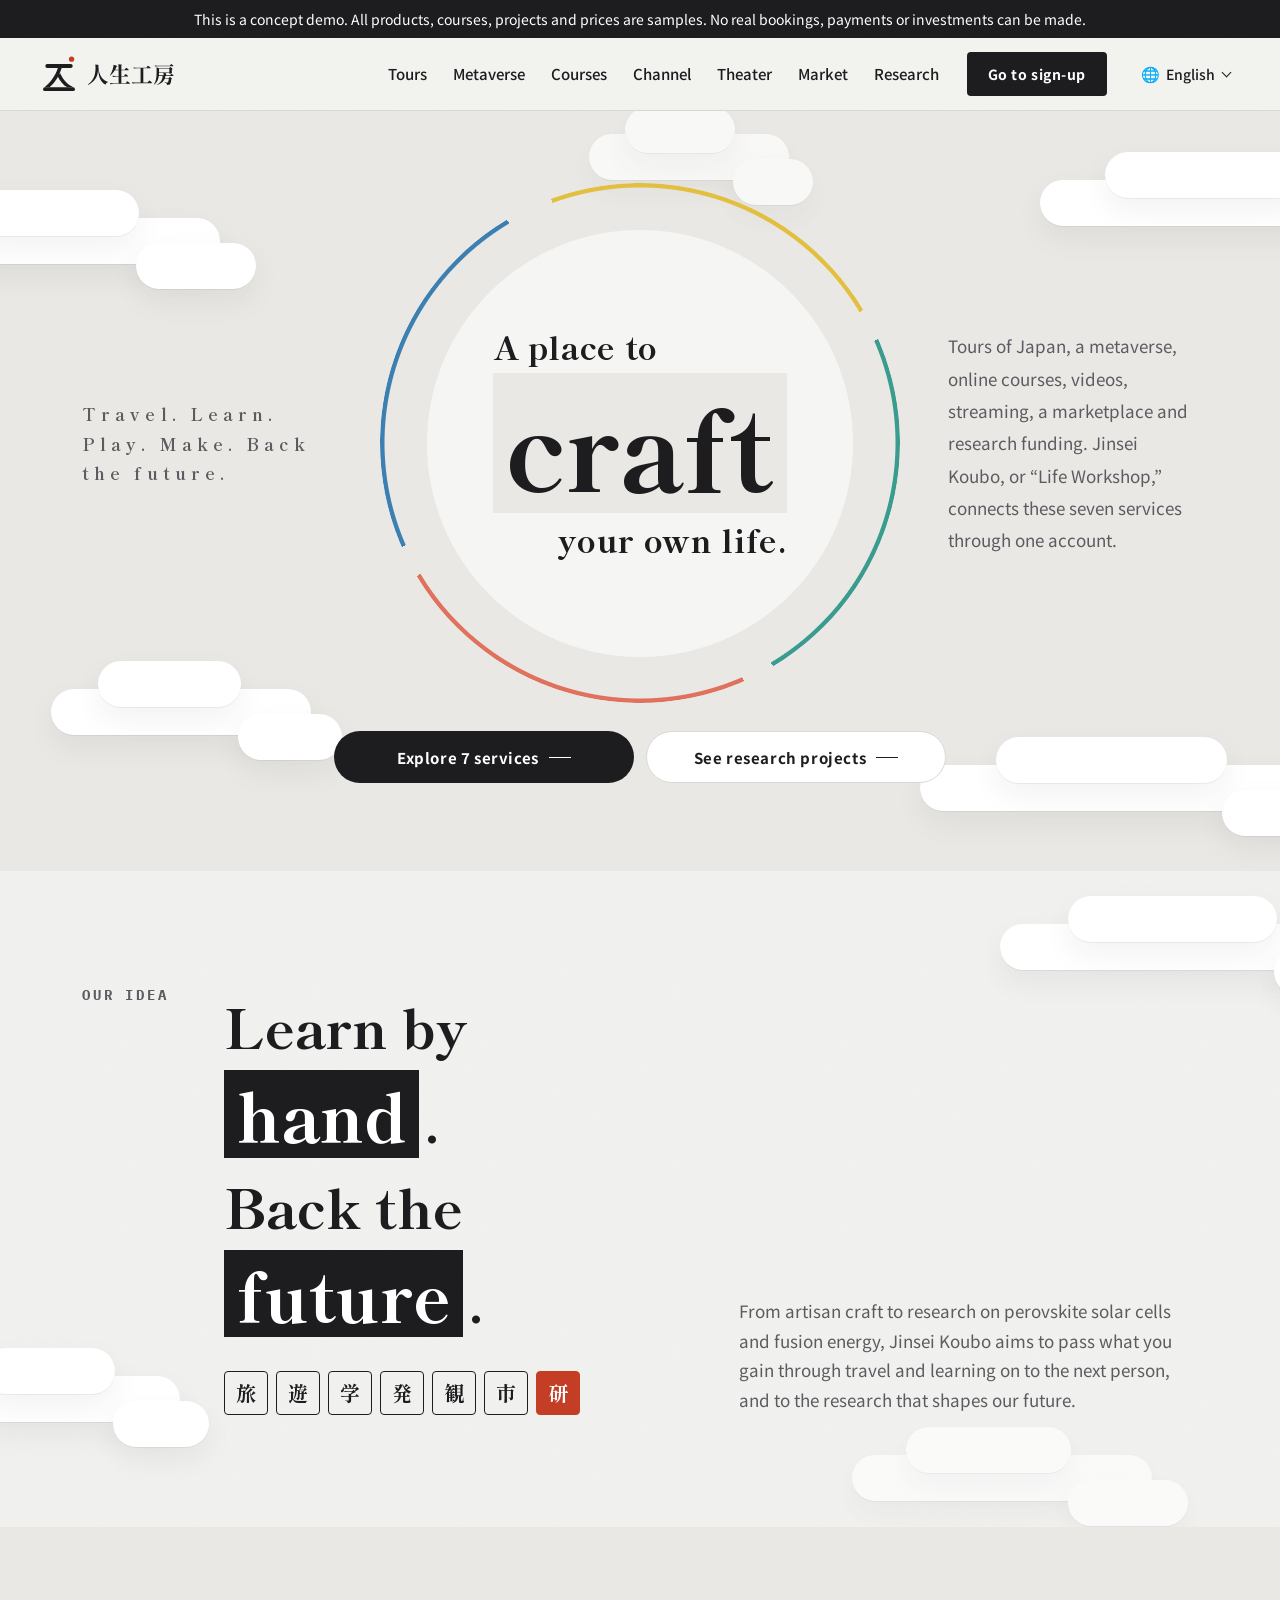
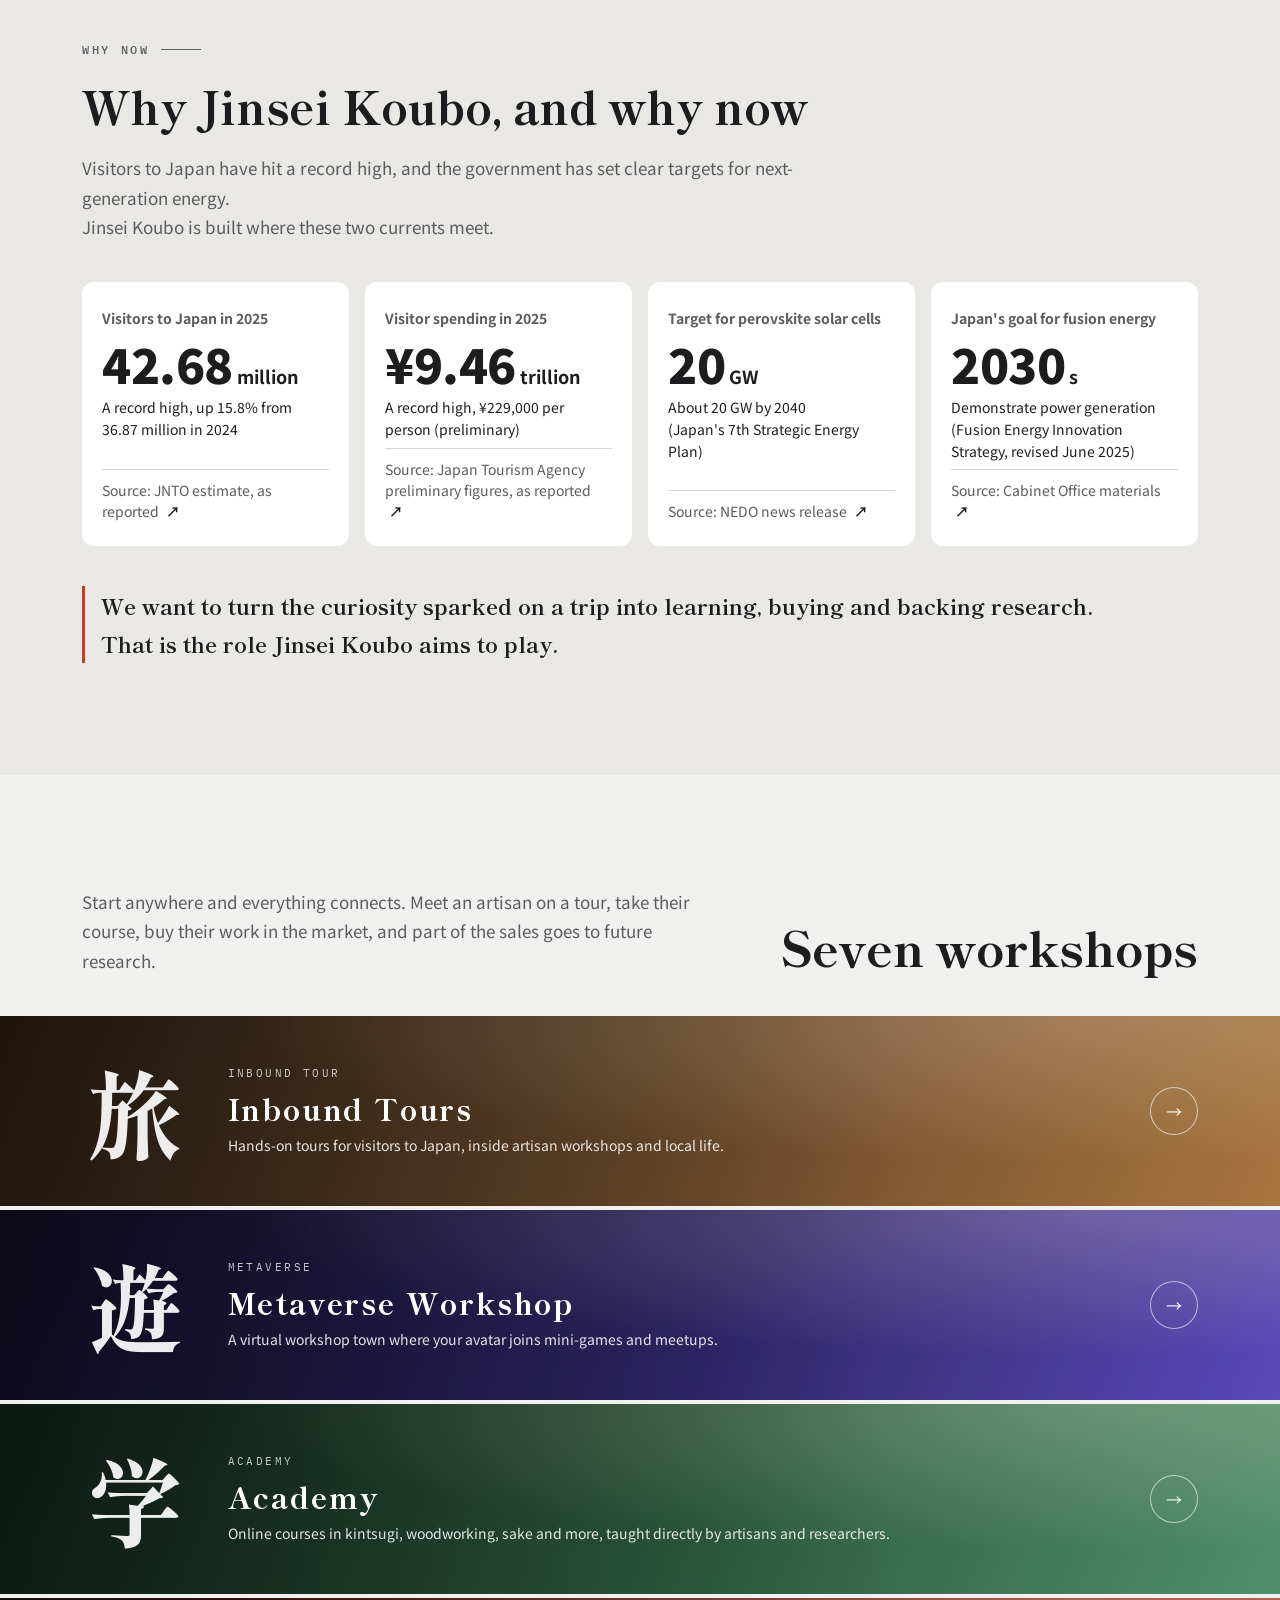
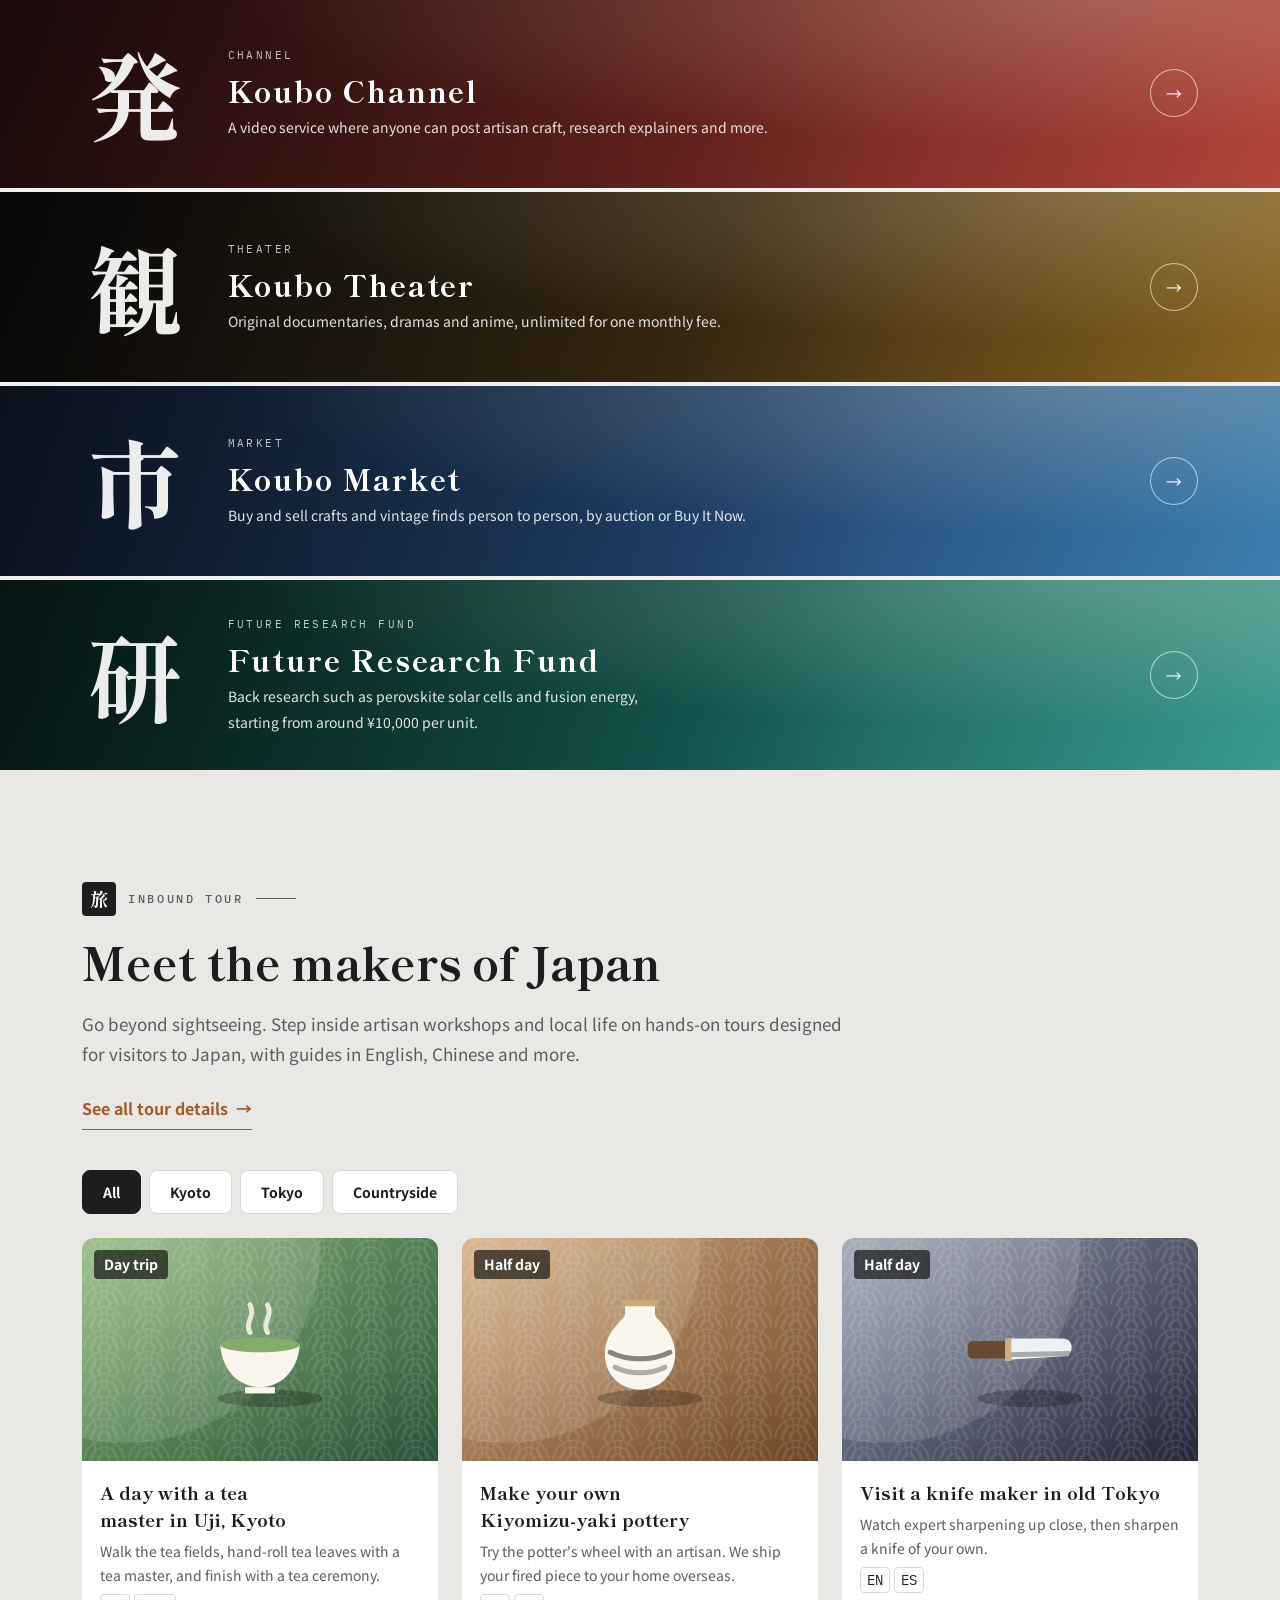
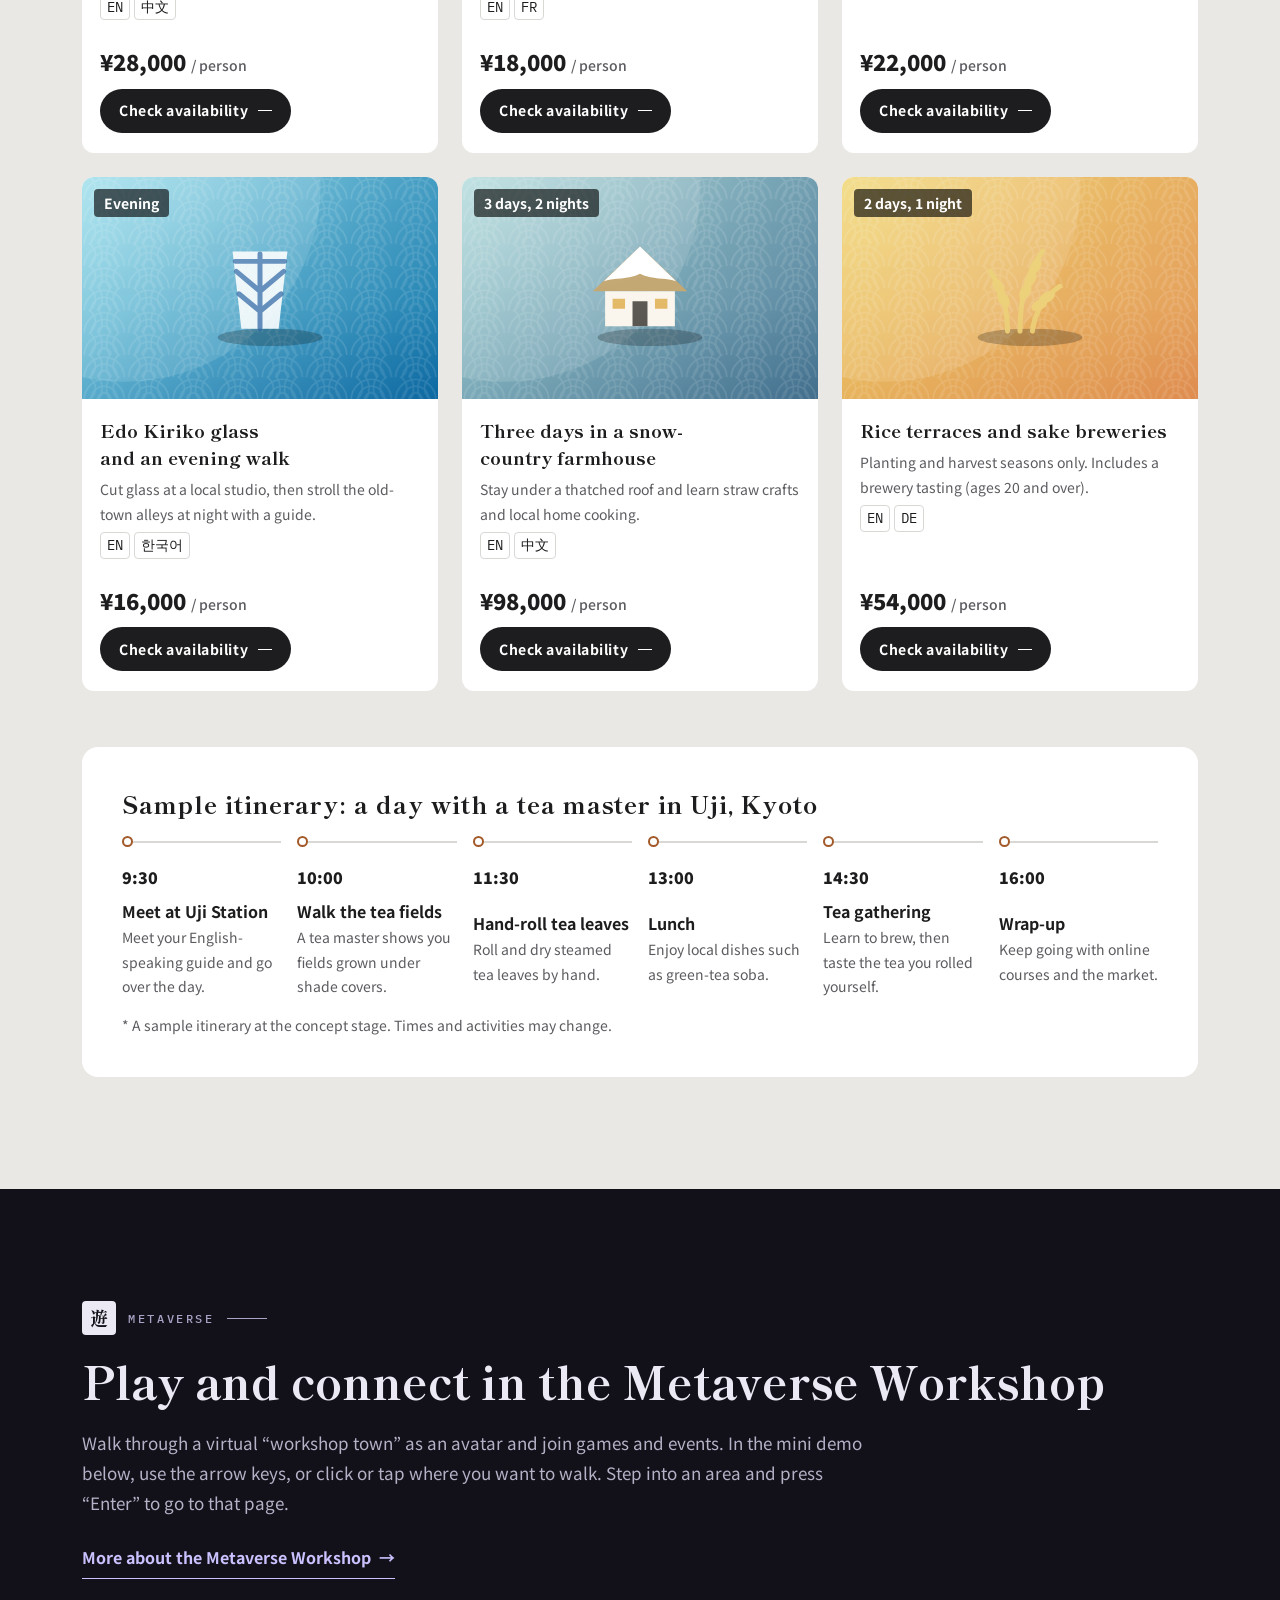
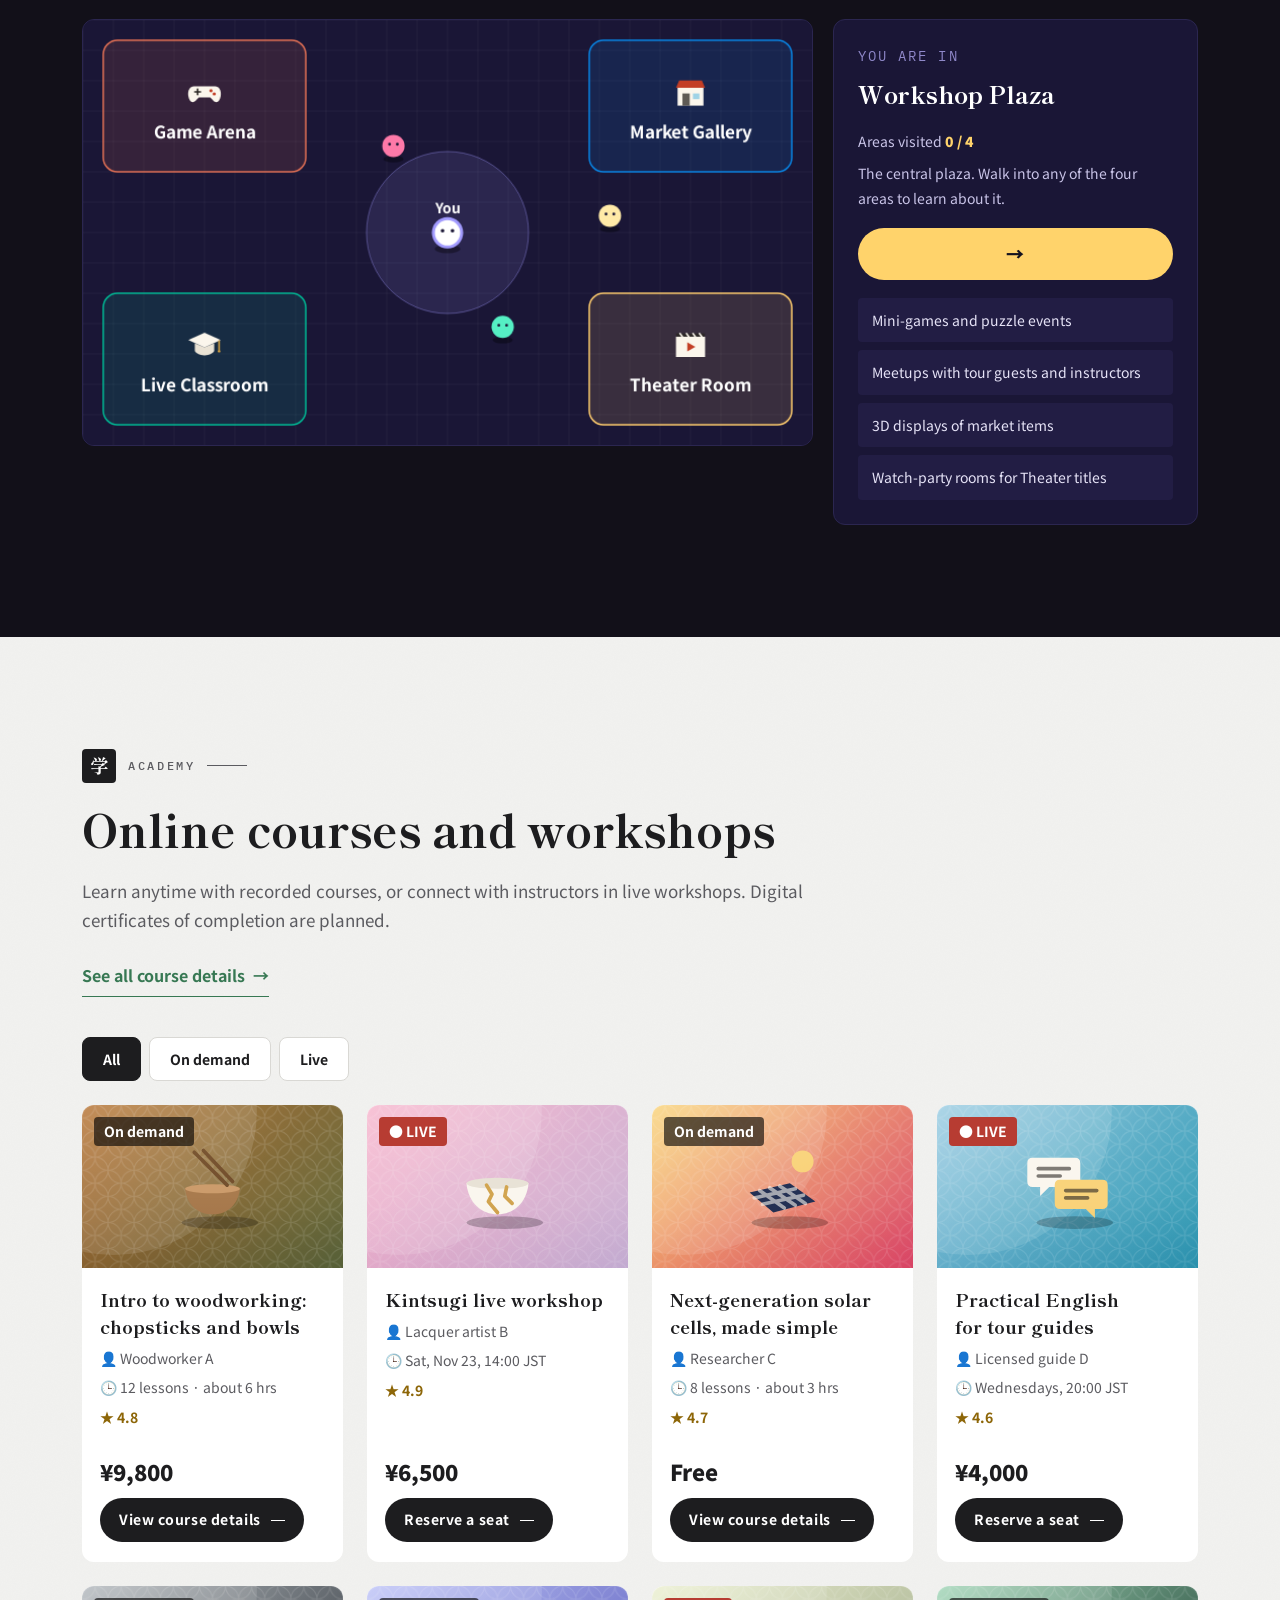
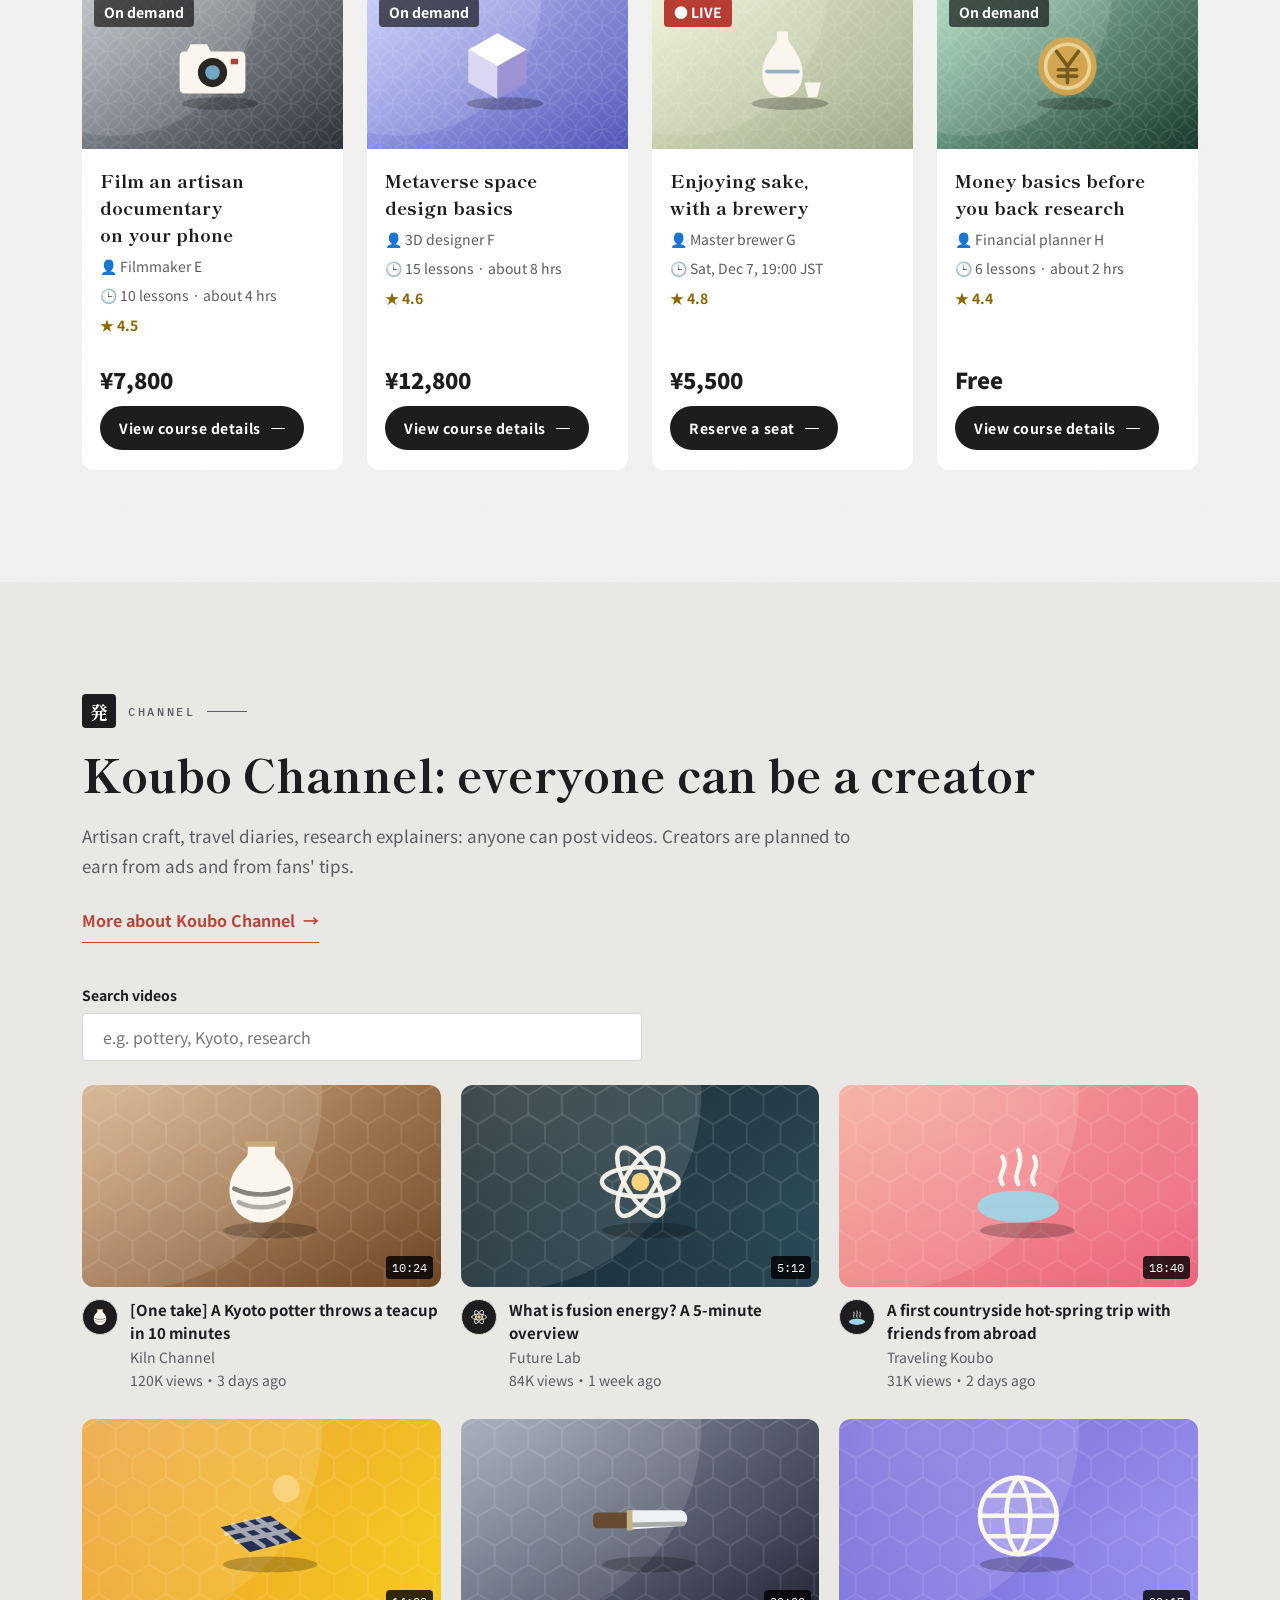
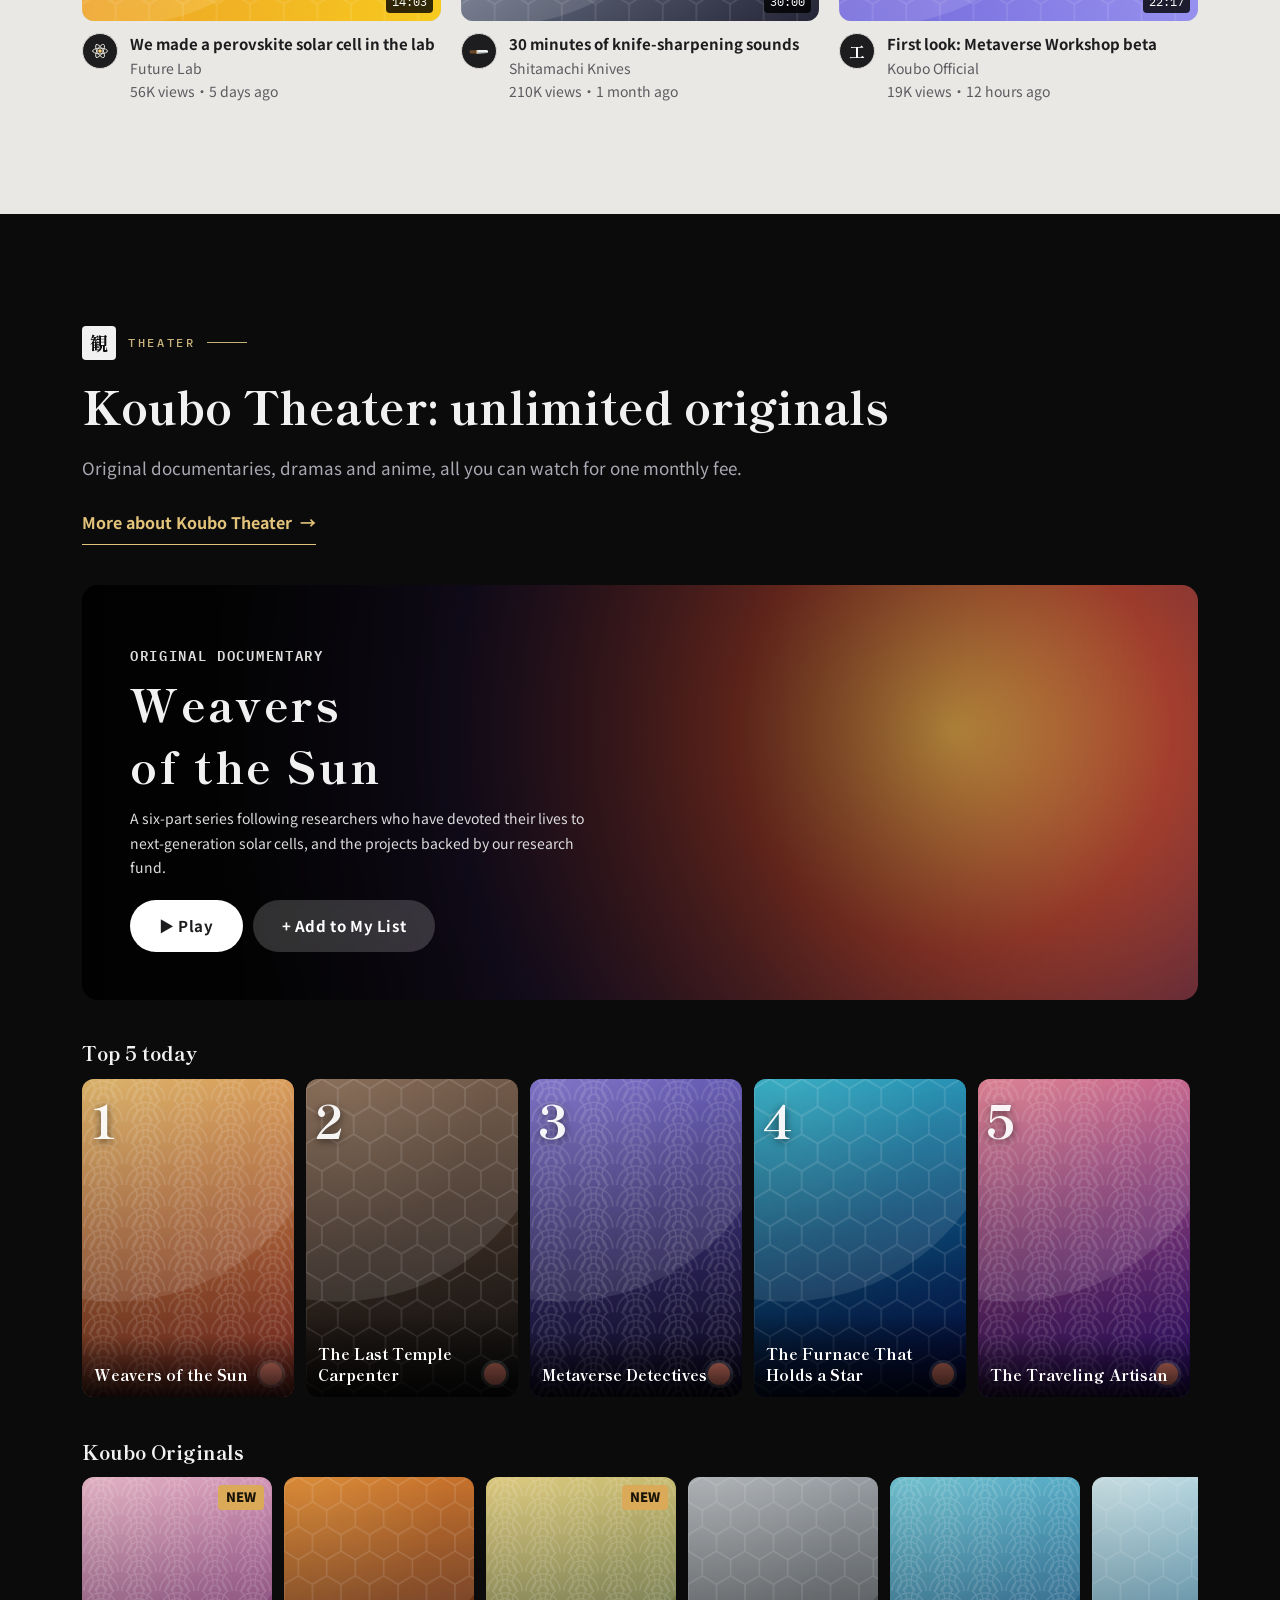
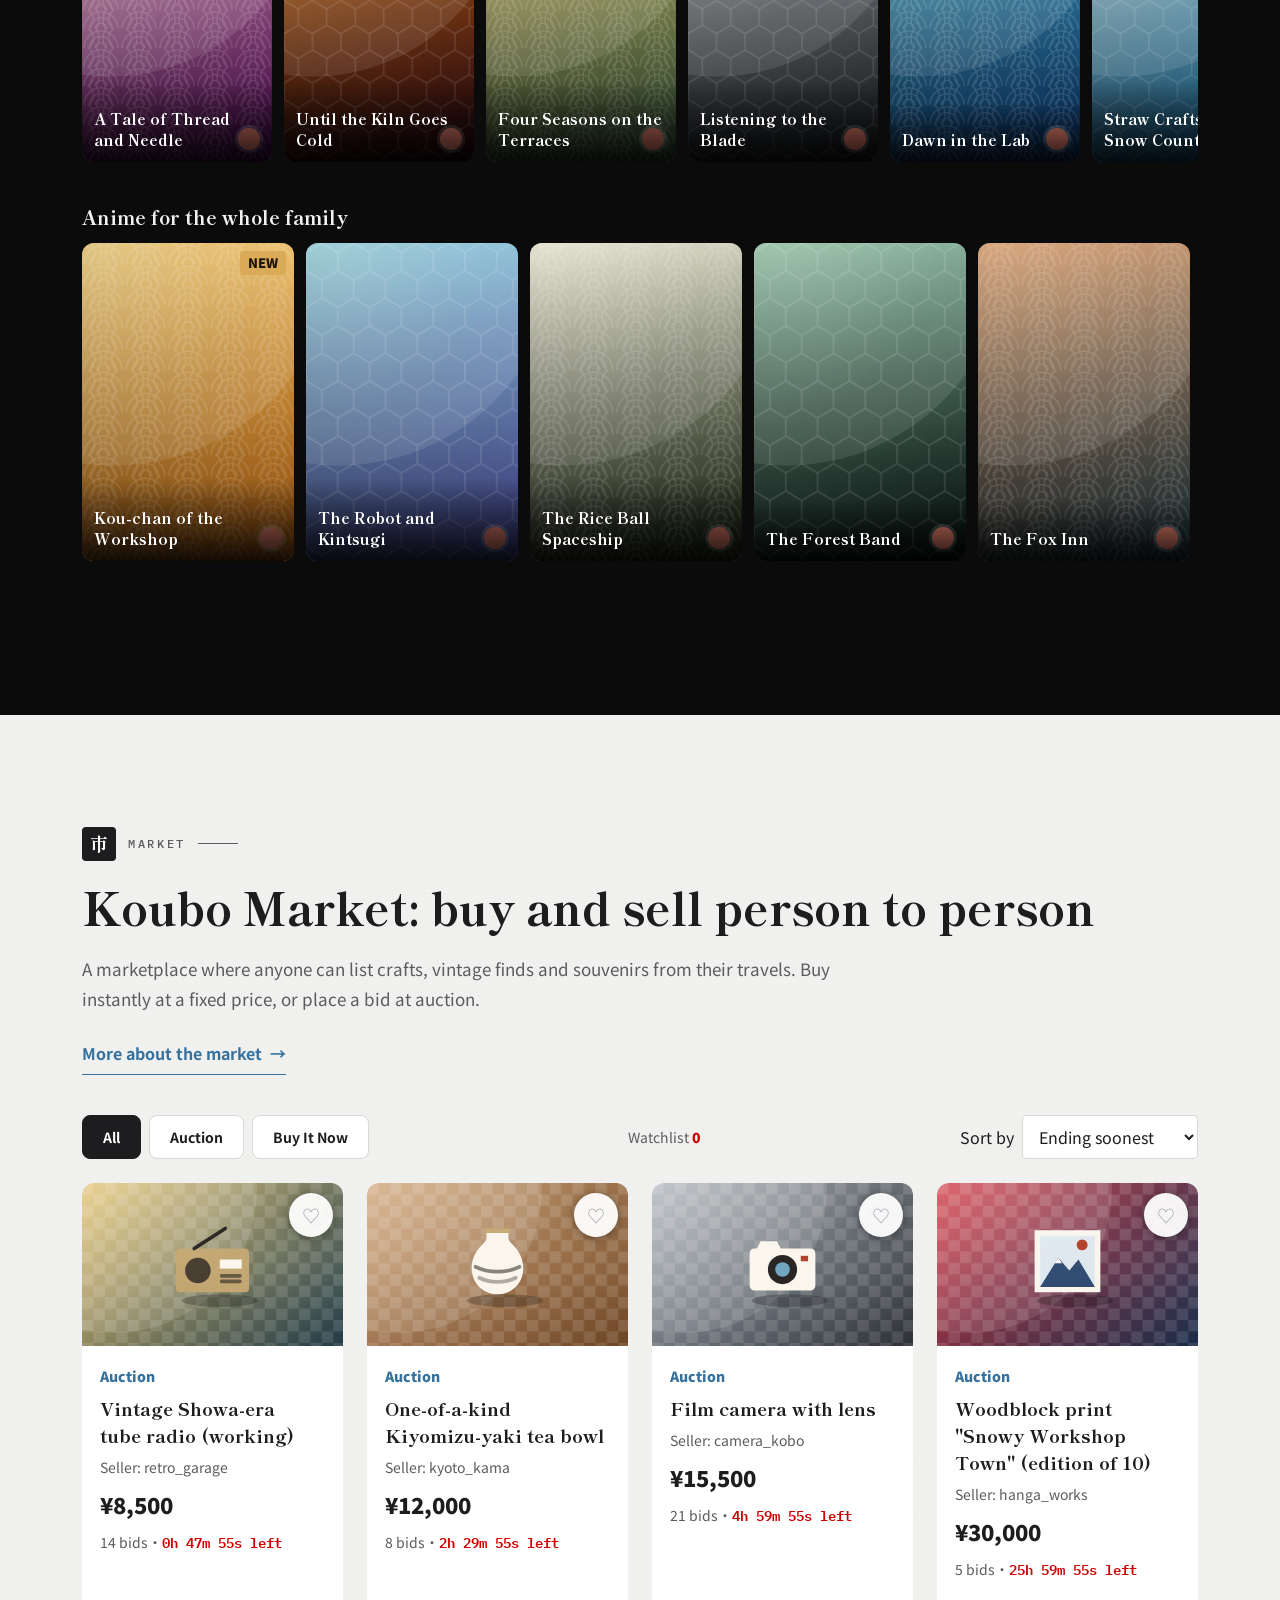
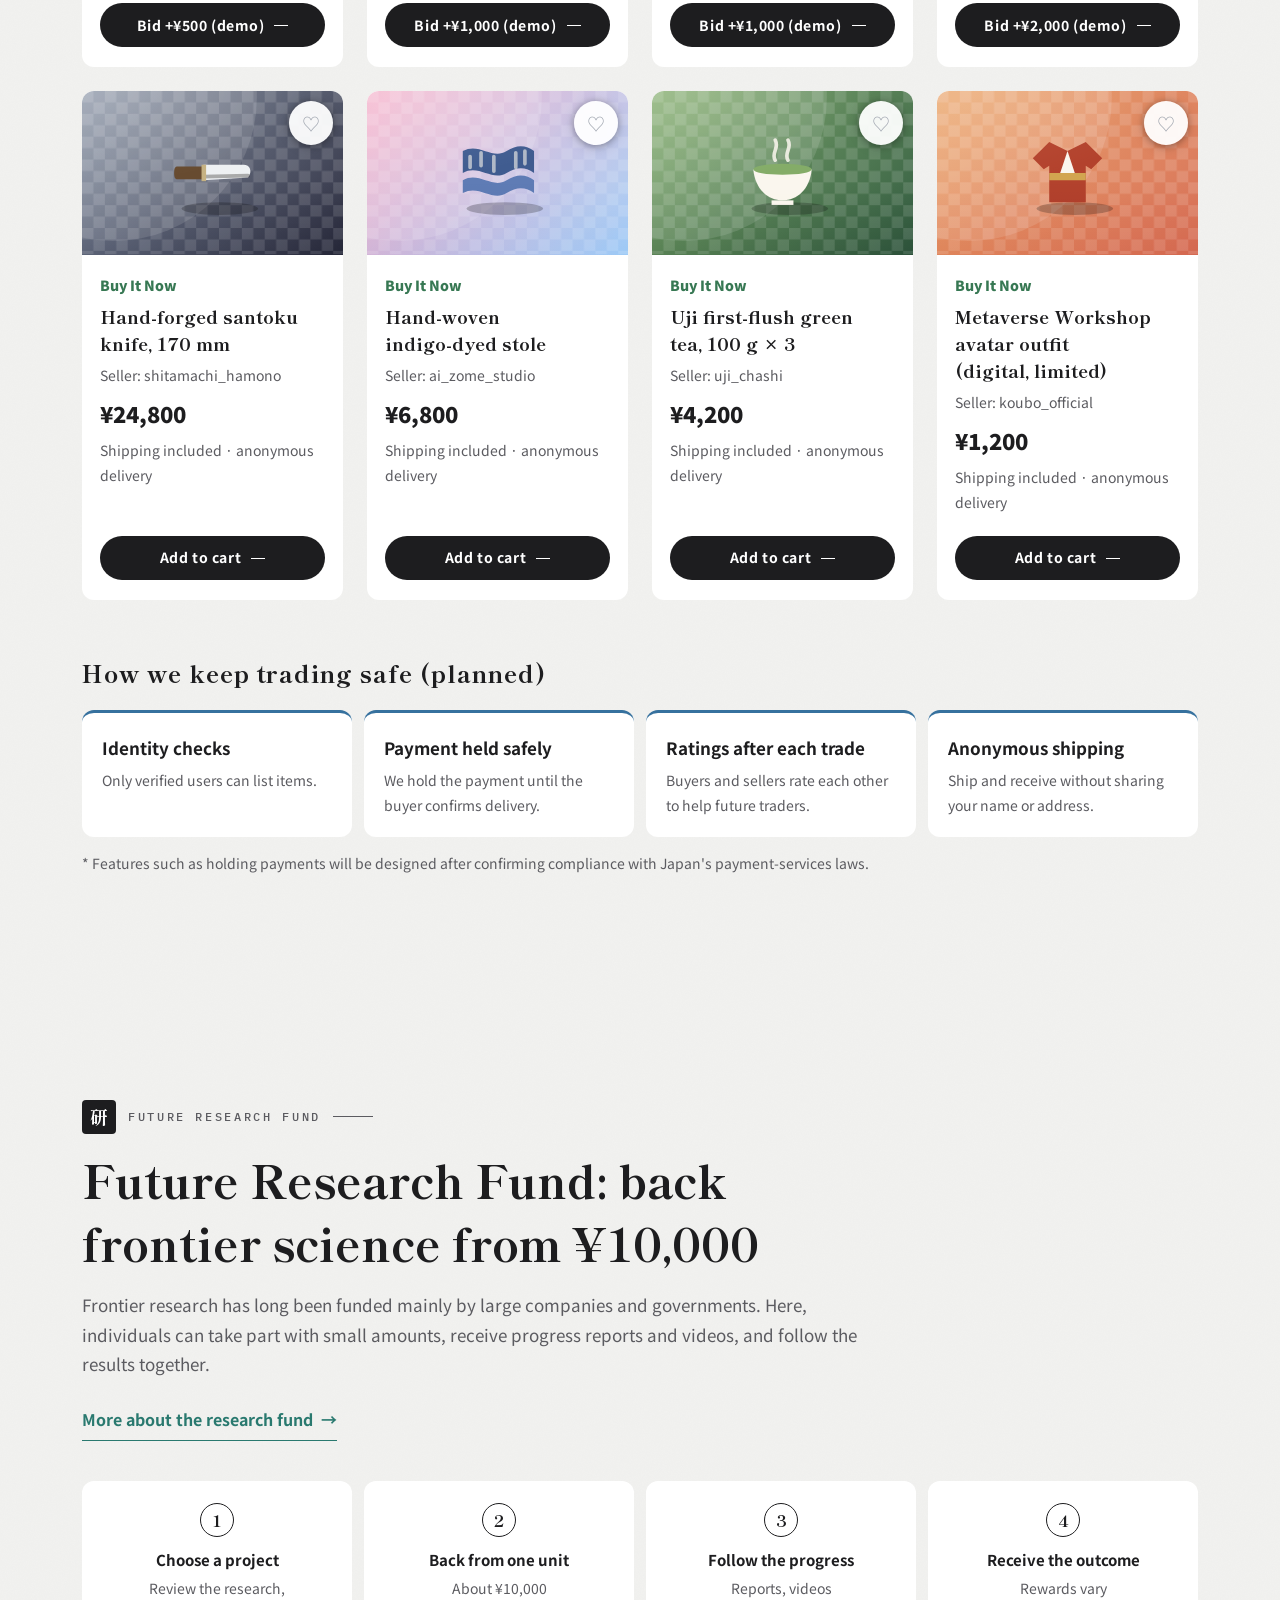
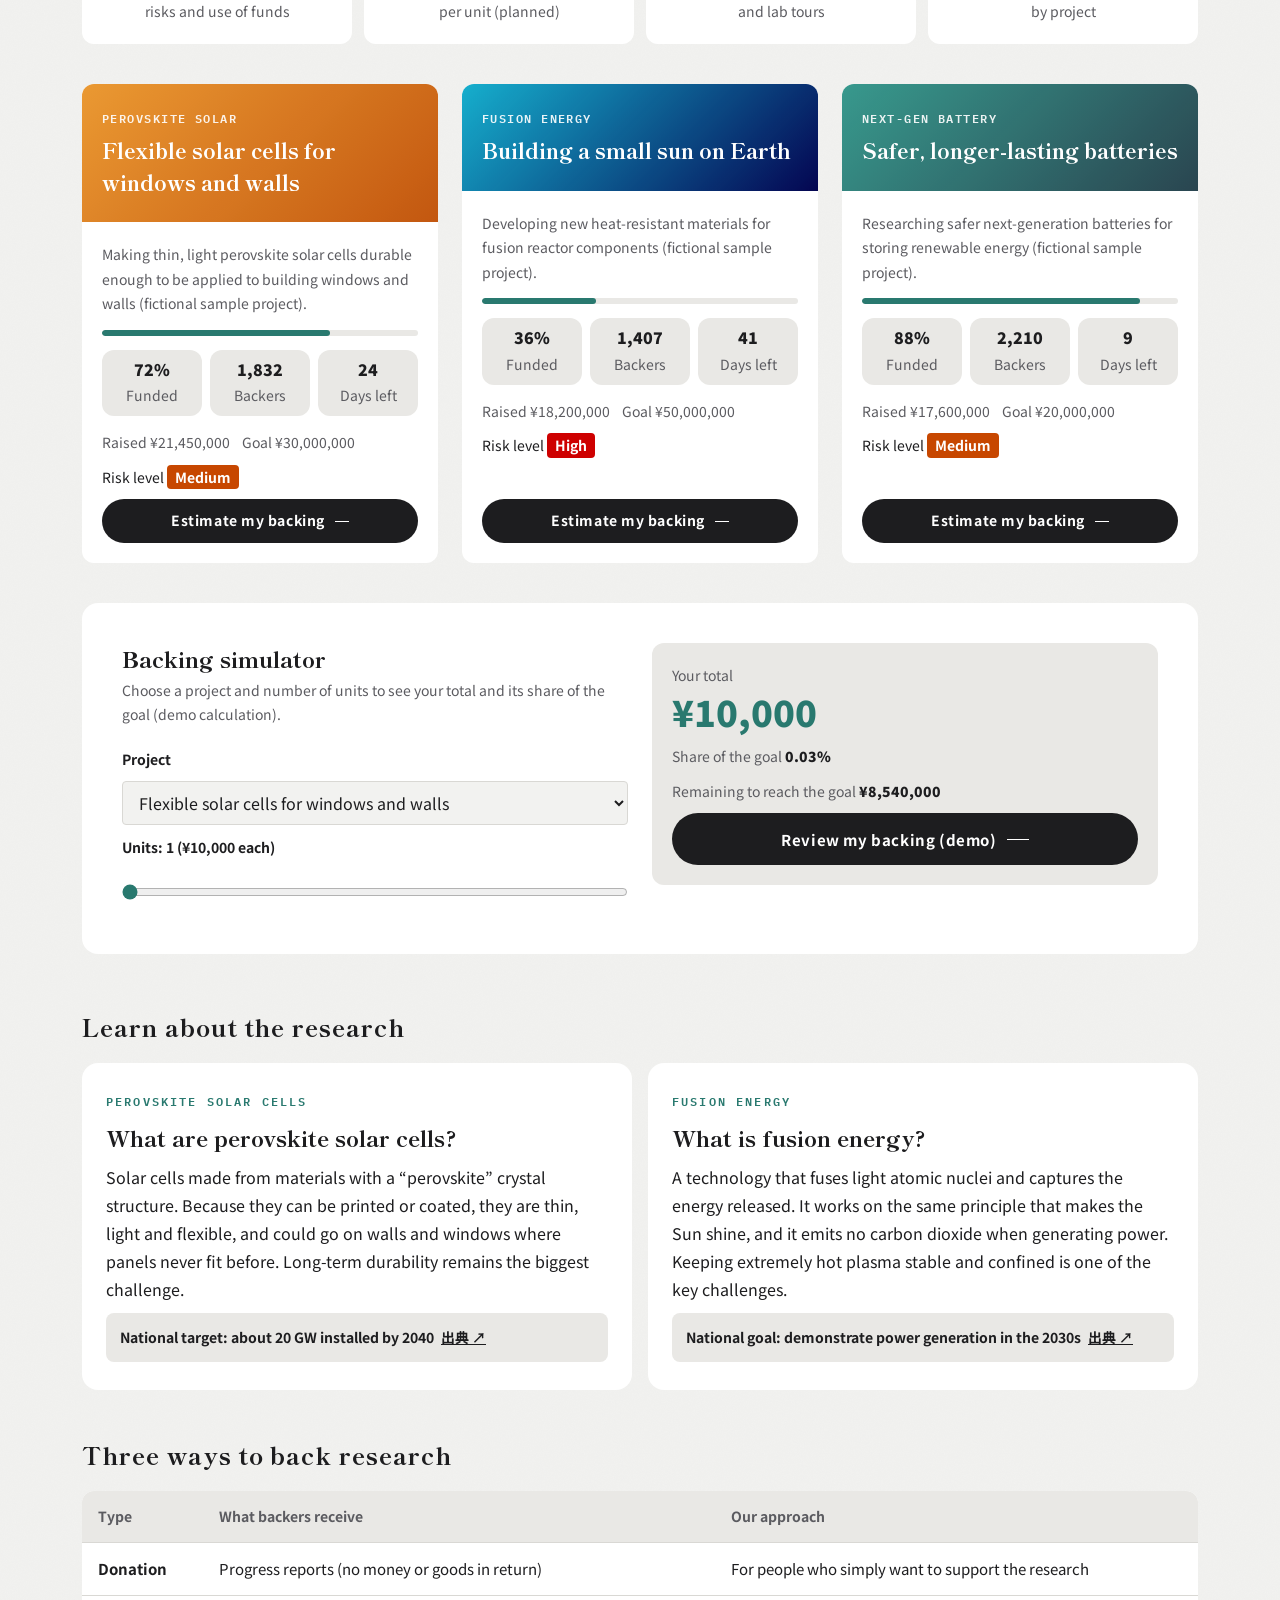
==== commit c69dcbcd: "見た目の質を上げ、7つのサービスの詳細ページを追加 - 絵文字の仮置きをやめ、和柄と統一した描き方のSVGイラスト（約25種）に置きかえ（art.js）   光は左上・影は右下にそろえ、メタバースのキ" ====
--- a/index.html
+++ b/index.html
@@ -49,13 +49,13 @@
       </button>
       <nav class="nav" id="nav" aria-label="メインメニュー">
         <ul>
-          <li><a href="#tour"><i aria-hidden="true">旅</i>ツアー</a></li>
-          <li><a href="#metaverse"><i aria-hidden="true">遊</i>メタバース</a></li>
-          <li><a href="#academy"><i aria-hidden="true">学</i>講座</a></li>
-          <li><a href="#channel"><i aria-hidden="true">発</i>チャンネル</a></li>
-          <li><a href="#theater"><i aria-hidden="true">観</i>シアター</a></li>
-          <li><a href="#market"><i aria-hidden="true">市</i>マーケット</a></li>
-          <li><a href="#fund"><i aria-hidden="true">研</i>研究支援</a></li>
+          <li><a href="tour.html"><i aria-hidden="true">旅</i>ツアー</a></li>
+          <li><a href="metaverse.html"><i aria-hidden="true">遊</i>メタバース</a></li>
+          <li><a href="academy.html"><i aria-hidden="true">学</i>講座</a></li>
+          <li><a href="channel.html"><i aria-hidden="true">発</i>チャンネル</a></li>
+          <li><a href="theater.html"><i aria-hidden="true">観</i>シアター</a></li>
+          <li><a href="market.html"><i aria-hidden="true">市</i>マーケット</a></li>
+          <li><a href="fund.html"><i aria-hidden="true">研</i>研究支援</a></li>
         </ul>
         <a class="btn btn--primary btn--sm" href="#join">事前登録フォームへ</a>
       </nav>
@@ -139,13 +139,13 @@
         <p class="section__lead">どこから入っても、ほかのサービスとつながります。<br class="pc">旅で出会った職人の講座を受け、作品をマーケットで買い、<br class="pc">その売上の一部が未来の研究を支える。そんな循環をめざします。</p>
       </div>
       <ul class="works">
-        <li><a class="svc work" href="#tour" style="--c:var(--c-tour);--work-bg:linear-gradient(115deg,#2d2116 0%,#6b4a2b 55%,#a8743f 100%)"><span class="work__mark" aria-hidden="true">旅</span><span class="work__body"><span class="work__en">INBOUND TOUR</span><h3>インバウンドツアー</h3><p>職人・地域の暮らしに触れる、訪日客向けの体験型ツアー。</p></span><span class="work__arrow" aria-hidden="true">→</span></a></li>
-        <li><a class="svc work" href="#metaverse" style="--c:var(--c-meta);--work-bg:linear-gradient(115deg,#120f26 0%,#2f2668 55%,#5a49b8 100%)"><span class="work__mark" aria-hidden="true">遊</span><span class="work__body"><span class="work__en">METAVERSE</span><h3>メタバース工房</h3><p>アバターで工房街を歩き、ミニゲームや交流会に参加できる仮想空間。</p></span><span class="work__arrow" aria-hidden="true">→</span></a></li>
-        <li><a class="svc work" href="#academy" style="--c:var(--c-academy);--work-bg:linear-gradient(115deg,#13241b 0%,#2c5a40 55%,#4f8f6a 100%)"><span class="work__mark" aria-hidden="true">学</span><span class="work__body"><span class="work__en">ACADEMY</span><h3>アカデミー</h3><p>金継ぎ・木工・日本酒など、職人や研究者から直接学べるオンライン講座。</p></span><span class="work__arrow" aria-hidden="true">→</span></a></li>
-        <li><a class="svc work" href="#channel" style="--c:var(--c-channel);--work-bg:linear-gradient(115deg,#26100f 0%,#6b2420 55%,#b2453a 100%)"><span class="work__mark" aria-hidden="true">発</span><span class="work__body"><span class="work__en">CHANNEL</span><h3>工房チャンネル</h3><p>職人の手仕事や研究の解説を、誰でも投稿・発信できる動画サービス。</p></span><span class="work__arrow" aria-hidden="true">→</span></a></li>
-        <li><a class="svc work" href="#theater" style="--c:var(--c-theater);--work-bg:linear-gradient(115deg,#0b0b0d 0%,#3a2a12 55%,#8a6420 100%)"><span class="work__mark" aria-hidden="true">観</span><span class="work__body"><span class="work__en">THEATER</span><h3>工房シアター</h3><p>ドキュメンタリー・ドラマ・アニメのオリジナル作品が見放題の定額配信。</p></span><span class="work__arrow" aria-hidden="true">→</span></a></li>
-        <li><a class="svc work" href="#market" style="--c:var(--c-market);--work-bg:linear-gradient(115deg,#0f1a2b 0%,#22436e 55%,#3c7fb1 100%)"><span class="work__mark" aria-hidden="true">市</span><span class="work__body"><span class="work__en">MARKET</span><h3>工房マーケット</h3><p>作品や古道具を個人どうしで売り買いできる、オークションと即決のマーケット。</p></span><span class="work__arrow" aria-hidden="true">→</span></a></li>
-        <li><a class="svc work" href="#fund" style="--c:var(--c-fund);--work-bg:linear-gradient(115deg,#0a1f1d 0%,#155a52 55%,#3a9b8f 100%)"><span class="work__mark" aria-hidden="true">研</span><span class="work__body"><span class="work__en">FUTURE RESEARCH FUND</span><h3>未来研究ファンド</h3><p>ペロブスカイト太陽電池やフュージョンエネルギーなどの研究を、<br class="pc">1口1万円程度から個人が支援できる仕組み。</p></span><span class="work__arrow" aria-hidden="true">→</span></a></li>
+        <li><a class="svc work" href="tour.html" style="--c:var(--c-tour);--work-bg:linear-gradient(115deg,#2d2116 0%,#6b4a2b 55%,#a8743f 100%)"><span class="work__mark" aria-hidden="true">旅</span><span class="work__body"><span class="work__en">INBOUND TOUR</span><h3>インバウンドツアー</h3><p>職人・地域の暮らしに触れる、訪日客向けの体験型ツアー。</p></span><span class="work__arrow" aria-hidden="true">→</span></a></li>
+        <li><a class="svc work" href="metaverse.html" style="--c:var(--c-meta);--work-bg:linear-gradient(115deg,#120f26 0%,#2f2668 55%,#5a49b8 100%)"><span class="work__mark" aria-hidden="true">遊</span><span class="work__body"><span class="work__en">METAVERSE</span><h3>メタバース工房</h3><p>アバターで工房街を歩き、ミニゲームや交流会に参加できる仮想空間。</p></span><span class="work__arrow" aria-hidden="true">→</span></a></li>
+        <li><a class="svc work" href="academy.html" style="--c:var(--c-academy);--work-bg:linear-gradient(115deg,#13241b 0%,#2c5a40 55%,#4f8f6a 100%)"><span class="work__mark" aria-hidden="true">学</span><span class="work__body"><span class="work__en">ACADEMY</span><h3>アカデミー</h3><p>金継ぎ・木工・日本酒など、職人や研究者から直接学べるオンライン講座。</p></span><span class="work__arrow" aria-hidden="true">→</span></a></li>
+        <li><a class="svc work" href="channel.html" style="--c:var(--c-channel);--work-bg:linear-gradient(115deg,#26100f 0%,#6b2420 55%,#b2453a 100%)"><span class="work__mark" aria-hidden="true">発</span><span class="work__body"><span class="work__en">CHANNEL</span><h3>工房チャンネル</h3><p>職人の手仕事や研究の解説を、誰でも投稿・発信できる動画サービス。</p></span><span class="work__arrow" aria-hidden="true">→</span></a></li>
+        <li><a class="svc work" href="theater.html" style="--c:var(--c-theater);--work-bg:linear-gradient(115deg,#0b0b0d 0%,#3a2a12 55%,#8a6420 100%)"><span class="work__mark" aria-hidden="true">観</span><span class="work__body"><span class="work__en">THEATER</span><h3>工房シアター</h3><p>ドキュメンタリー・ドラマ・アニメのオリジナル作品が見放題の定額配信。</p></span><span class="work__arrow" aria-hidden="true">→</span></a></li>
+        <li><a class="svc work" href="market.html" style="--c:var(--c-market);--work-bg:linear-gradient(115deg,#0f1a2b 0%,#22436e 55%,#3c7fb1 100%)"><span class="work__mark" aria-hidden="true">市</span><span class="work__body"><span class="work__en">MARKET</span><h3>工房マーケット</h3><p>作品や古道具を個人どうしで売り買いできる、オークションと即決のマーケット。</p></span><span class="work__arrow" aria-hidden="true">→</span></a></li>
+        <li><a class="svc work" href="fund.html" style="--c:var(--c-fund);--work-bg:linear-gradient(115deg,#0a1f1d 0%,#155a52 55%,#3a9b8f 100%)"><span class="work__mark" aria-hidden="true">研</span><span class="work__body"><span class="work__en">FUTURE RESEARCH FUND</span><h3>未来研究ファンド</h3><p>ペロブスカイト太陽電池やフュージョンエネルギーなどの研究を、<br class="pc">1口1万円程度から個人が支援できる仕組み。</p></span><span class="work__arrow" aria-hidden="true">→</span></a></li>
       </ul>
     </section>
 
@@ -158,6 +158,7 @@
           <p class="section__lead">
             観光地をめぐるだけではなく、職人の工房や地域の暮らしに入り込む、<br class="pc">体験型のツアーを訪日客向けに企画します。英語・中国語などの多言語ガイド付きを想定しています。
           </p>
+          <a class="more-link" href="tour.html">ツアーの詳細を見る</a>
         </header>
         <div class="filter" role="group" aria-label="ツアーの地域で絞り込み">
           <button class="chip is-active" data-filter="all">すべて</button>
@@ -191,6 +192,7 @@
           <p class="section__lead">
             仮想空間の「工房街」をアバターで歩き、ゲームやイベントに参加できます。<br class="pc">下のミニデモでは、矢印キー、または画面をクリック・タップした場所へアバターが歩きます。エリアに入って「入る」を押すと、そのページへ移動します。
           </p>
+          <a class="more-link" href="metaverse.html">メタバース工房の詳細を見る</a>
         </header>
         <div class="meta">
           <div class="meta__stage">
@@ -229,6 +231,7 @@
           <p class="section__lead">
             録画の講座でいつでも学べるほか、講師とリアルタイムでつながる<br class="pc">ライブワークショップも開催します。修了するとデジタル修了証を発行する想定です。
           </p>
+          <a class="more-link" href="academy.html">講座の詳細を見る</a>
         </header>
         <div class="tabs" role="tablist" aria-label="講座の種類">
           <button role="tab" class="tab is-active" aria-selected="true" data-type="all">すべて</button>
@@ -249,6 +252,7 @@
           <p class="section__lead">
             職人の手仕事、旅の記録、研究者の解説など、だれでも動画を投稿できます。<br class="pc">広告収益やファンからの応援（投げ銭）で、発信者に収益が届く仕組みを想定しています。
           </p>
+          <a class="more-link" href="channel.html">工房チャンネルの詳細を見る</a>
         </header>
         <div class="channel">
           <div class="channel__search">
@@ -271,6 +275,7 @@
           <p class="section__lead">
             ドキュメンタリー、ドラマ、アニメなどのオリジナル作品を、<br class="pc">月額定額で見放題にする配信サービスです。
           </p>
+          <a class="more-link" href="theater.html">工房シアターの詳細を見る</a>
         </header>
         <div class="theater__hero">
           <div class="theater__hero-text">
@@ -296,6 +301,7 @@
           <p class="section__lead">
             作品、古道具、ツアーで出会った品などを、個人が出品できるマーケットです。<br class="pc">「即決購入」と「オークション入札」の2つの買い方を用意します。
           </p>
+          <a class="more-link" href="market.html">マーケットの詳細を見る</a>
         </header>
         <div class="market__bar">
           <div class="filter" role="group" aria-label="出品形式で絞り込み">
@@ -337,6 +343,7 @@
           <p class="section__lead">
             これまで大企業や国が中心だった最先端研究に、個人が少額から参加できる仕組みです。<br class="pc">支援者は研究の進み具合をレポートや動画で受け取り、成果を一緒に見届けられます。
           </p>
+          <a class="more-link" href="fund.html">研究ファンドの詳細を見る</a>
         </header>
 
         <ol class="flow" aria-label="支援の流れ">
@@ -527,6 +534,8 @@
   <button class="to-top" id="toTop" type="button" aria-label="ページの先頭へ戻る">↑</button>
   <div class="toast" id="toast" role="status" aria-live="polite"></div>
 
+  <script src="assets/js/art.js"></script>
+  <script src="assets/js/i18n-pages.js"></script>
   <script src="assets/js/main.js"></script>
 </body>
 </html>
--- a/assets/css/style.css
+++ b/assets/css/style.css
@@ -1104,3 +1104,75 @@
 
 /* 以前の「工」の四角ロゴ用の色指定を打ち消し、文字色で描く */
 svg.logo__mark { color: inherit; }
+
+
+/* =========================================================
+   イラスト（art.js）とポスター
+   ========================================================= */
+.card__thumb, .video__thumb { overflow: hidden; }
+.card__thumb > svg.art, .video__thumb > svg.art, .poster > svg.art { position: absolute; inset: 0; width: 100%; height: 100%; z-index: 0; }
+.card__thumb::after, .video__thumb::after { z-index: 1; }
+.card__label, .watch, .video__time { z-index: 2; }
+.video__avatar svg { width: 22px; height: 22px; }
+.video__avatar { background: var(--ink); color: var(--ink-text); font-family: var(--font-display); font-weight: 800; }
+.card:hover .card__thumb > svg.art g, .video:hover .video__thumb > svg.art g { transform-box: fill-box; }
+
+/* シアター：縦書きの明朝タイトルが主役の和風ポスター */
+.poster { display: block; }
+.poster__seal { position: absolute; right: 12px; bottom: 12px; z-index: 1; width: 22px; height: 22px; border-radius: 50%; background: #e0715c; box-shadow: 0 0 0 3px rgba(255,255,255,.18); }
+:root[lang="ja"] .poster__title {
+  top: 14px; bottom: 14px; left: auto; right: 14px; padding: 0; background: none;
+  writing-mode: vertical-rl; font-size: clamp(18px, 2.2vw, 24px); letter-spacing: .12em; line-height: 1.35;
+  text-shadow: 0 2px 10px rgba(0,0,0,.35); max-height: calc(100% - 60px);
+}
+:root[lang="ja"] .poster__rank { left: 10px; top: auto; bottom: 6px; }
+.poster::before { content: ""; position: absolute; inset: 0; z-index: 0; background: linear-gradient(200deg, rgba(0,0,0,.05), rgba(0,0,0,.45)); }
+
+
+/* =========================================================
+   詳細ページ
+   ========================================================= */
+.more-link { display: inline-flex; align-items: center; gap: 8px; margin-top: 18px; min-height: 44px; font-weight: 700; color: var(--c, var(--text)); text-decoration: none; border-bottom: 1px solid currentColor; }
+.more-link::after { content: "→"; transition: transform var(--dur-short) var(--ease-standard); }
+.more-link:hover::after { transform: translateX(4px); }
+.section--dark .more-link { color: #c9c2ff; }
+.section--theater .more-link { color: #e3c37a; }
+
+.page-hero { position: relative; overflow: hidden; background: var(--bg-alt); padding-block: 28px 64px; }
+.page-hero::before { content: ""; position: absolute; inset: 0 0 auto; height: 6px; background: var(--c); }
+.crumbs { display: flex; flex-wrap: wrap; align-items: center; gap: 8px; font-size: 14px; color: var(--text-sub); margin-bottom: 28px; }
+.crumbs a { color: var(--text); min-height: 44px; display: inline-flex; align-items: center; }
+.page-hero__inner { display: grid; gap: 32px; align-items: center; }
+@media (min-width: 900px) { .page-hero__inner { grid-template-columns: minmax(0, 1.1fr) minmax(0, 1fr); gap: 56px; } }
+.page-hero__title { font-family: var(--font-display); font-weight: 800; font-size: clamp(30px, 5.6vw, 52px); line-height: 1.3; letter-spacing: .04em; }
+:root[lang="en"] .page-hero__title { letter-spacing: 0; }
+.page-hero__lead { margin-top: 18px; font-size: 17px; color: var(--text-sub); max-width: 34em; }
+.page-hero__cta { display: flex; flex-wrap: wrap; gap: 12px; margin-top: 28px; }
+.page-hero__cta .btn { flex: 1 1 200px; max-width: 280px; }
+.page-hero__art { position: relative; overflow: hidden; aspect-ratio: 16 / 10; max-width: 100%; border-radius: var(--shape-lg); background: var(--thumb); filter: saturate(.9); box-shadow: var(--elevation-1); }
+.page-hero__art > svg.art { position: absolute; inset: 0; width: 100%; height: 100%; }
+
+.points { display: grid; gap: 16px; grid-template-columns: 1fr; }
+@media (min-width: 768px) { .points { grid-template-columns: repeat(3, minmax(0, 1fr)); } }
+.point { display: flex; flex-direction: column; gap: 14px; padding: 26px 22px; border-radius: var(--shape-md); background: var(--surface); min-width: 0; }
+.point__icon { display: grid; place-items: center; width: 64px; height: 64px; border-radius: var(--shape-md); background: var(--c, var(--ink)); }
+.points-sec { --c: var(--ink); }
+.point b { display: block; font-family: var(--font-display); font-weight: 800; font-size: 20px; line-height: 1.4; }
+.point p { margin-top: 6px; font-size: 15px; color: var(--text-sub); }
+
+.flow--page { grid-template-columns: 1fr; counter-reset: none; }
+@media (min-width: 768px) { .flow--page { grid-template-columns: repeat(auto-fit, minmax(0, 1fr)); grid-auto-flow: column; } }
+.flow--page li { text-align: left; display: grid; grid-template-columns: auto minmax(0, 1fr); gap: 14px; align-items: start; }
+.flow--page strong { margin-top: 2px; font-size: 17px; }
+.flow--page p { font-size: 15px; }
+
+.others { display: grid; gap: 10px; grid-template-columns: 1fr; }
+@media (min-width: 600px) { .others { grid-template-columns: repeat(2, minmax(0, 1fr)); } }
+@media (min-width: 960px) { .others { grid-template-columns: repeat(3, minmax(0, 1fr)); } }
+.other { display: flex; align-items: center; gap: 14px; min-height: 72px; padding: 12px 18px; border-radius: var(--shape-md); background: var(--surface); text-decoration: none; font-weight: 700; font-size: 17px; transition: box-shadow var(--dur-medium) var(--ease-standard); }
+.other:hover { box-shadow: var(--elevation-1); }
+.other__mark { display: grid; place-items: center; width: 44px; height: 44px; flex-shrink: 0; border-radius: var(--shape-xs); background: var(--c); color: #fff; font-family: var(--font-display); font-weight: 800; font-size: 22px; }
+.other__arrow { margin-left: auto; color: var(--text-sub); transition: transform var(--dur-short) var(--ease-standard); }
+.other:hover .other__arrow { transform: translateX(4px); }
+.nav a[aria-current="page"] { font-weight: 700; }
+@media (min-width: 1080px) { .nav a[aria-current="page"]::after { transform: scaleX(1); } }
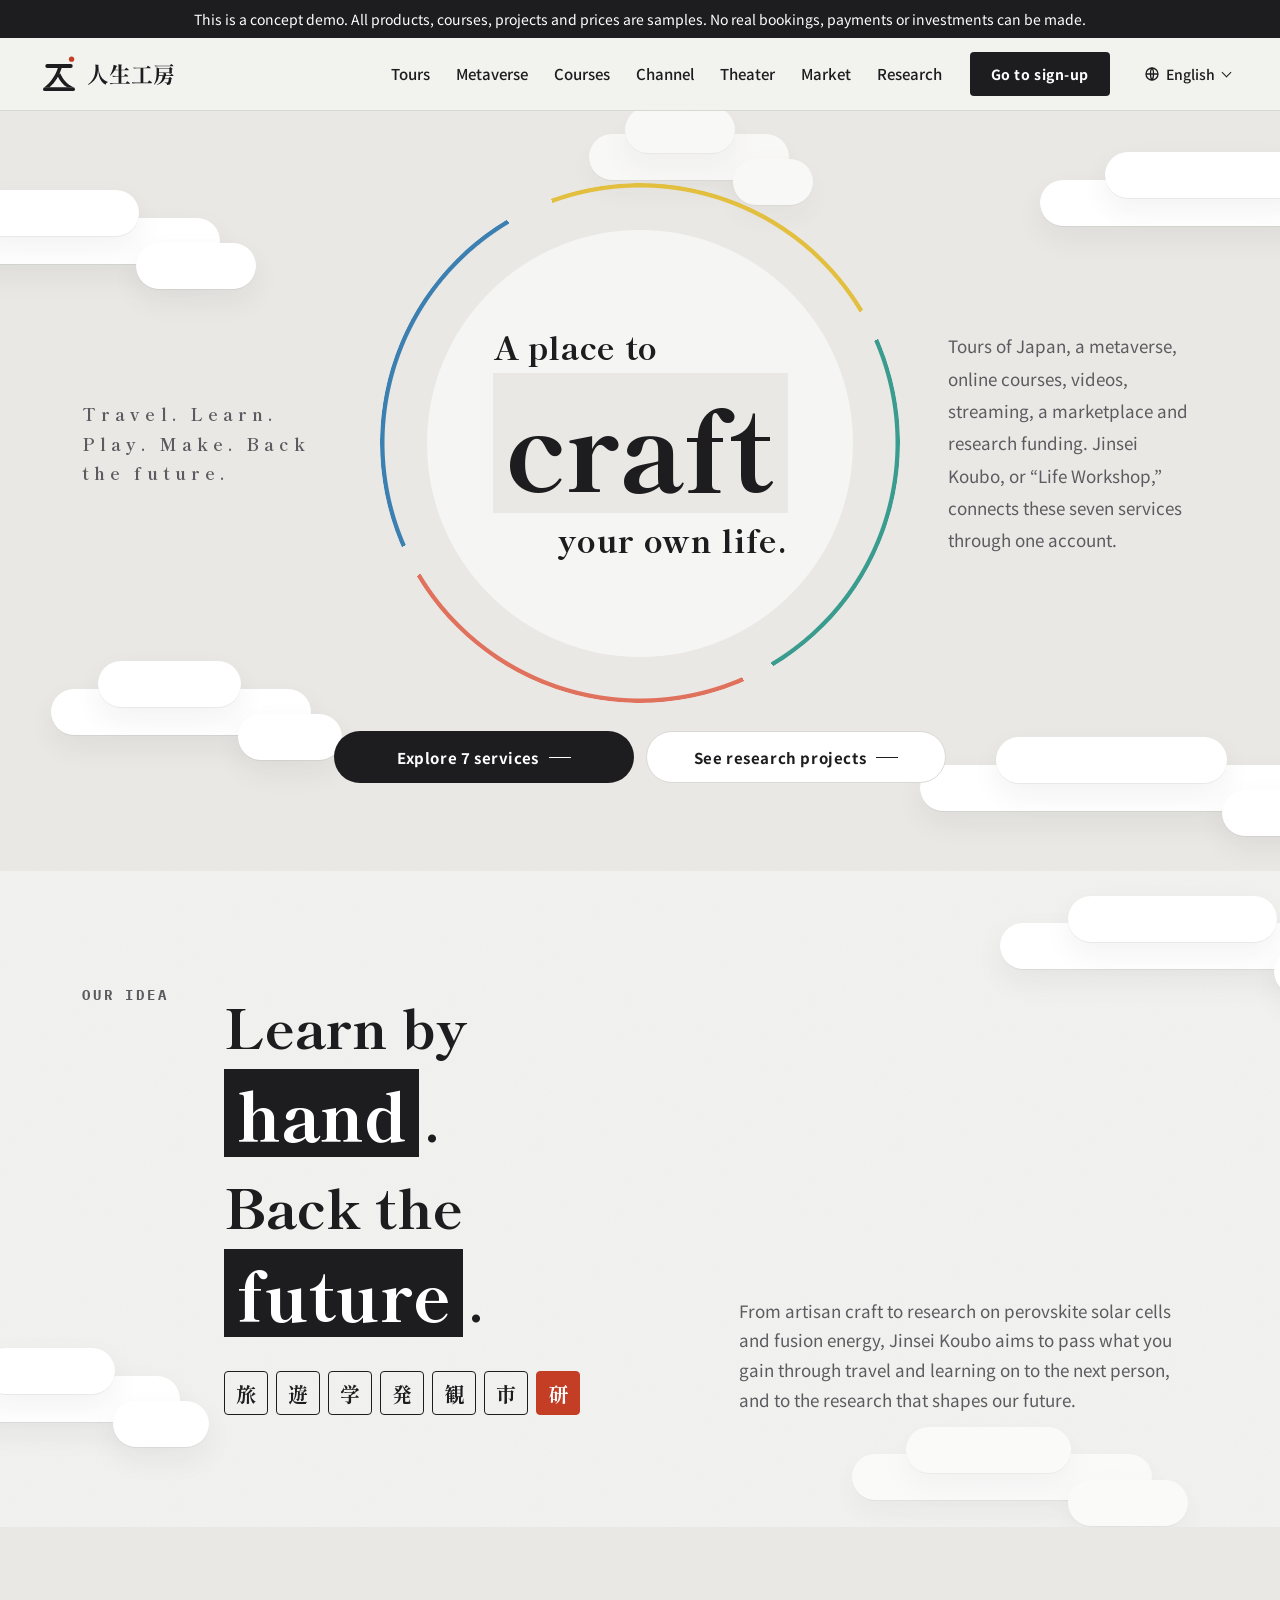
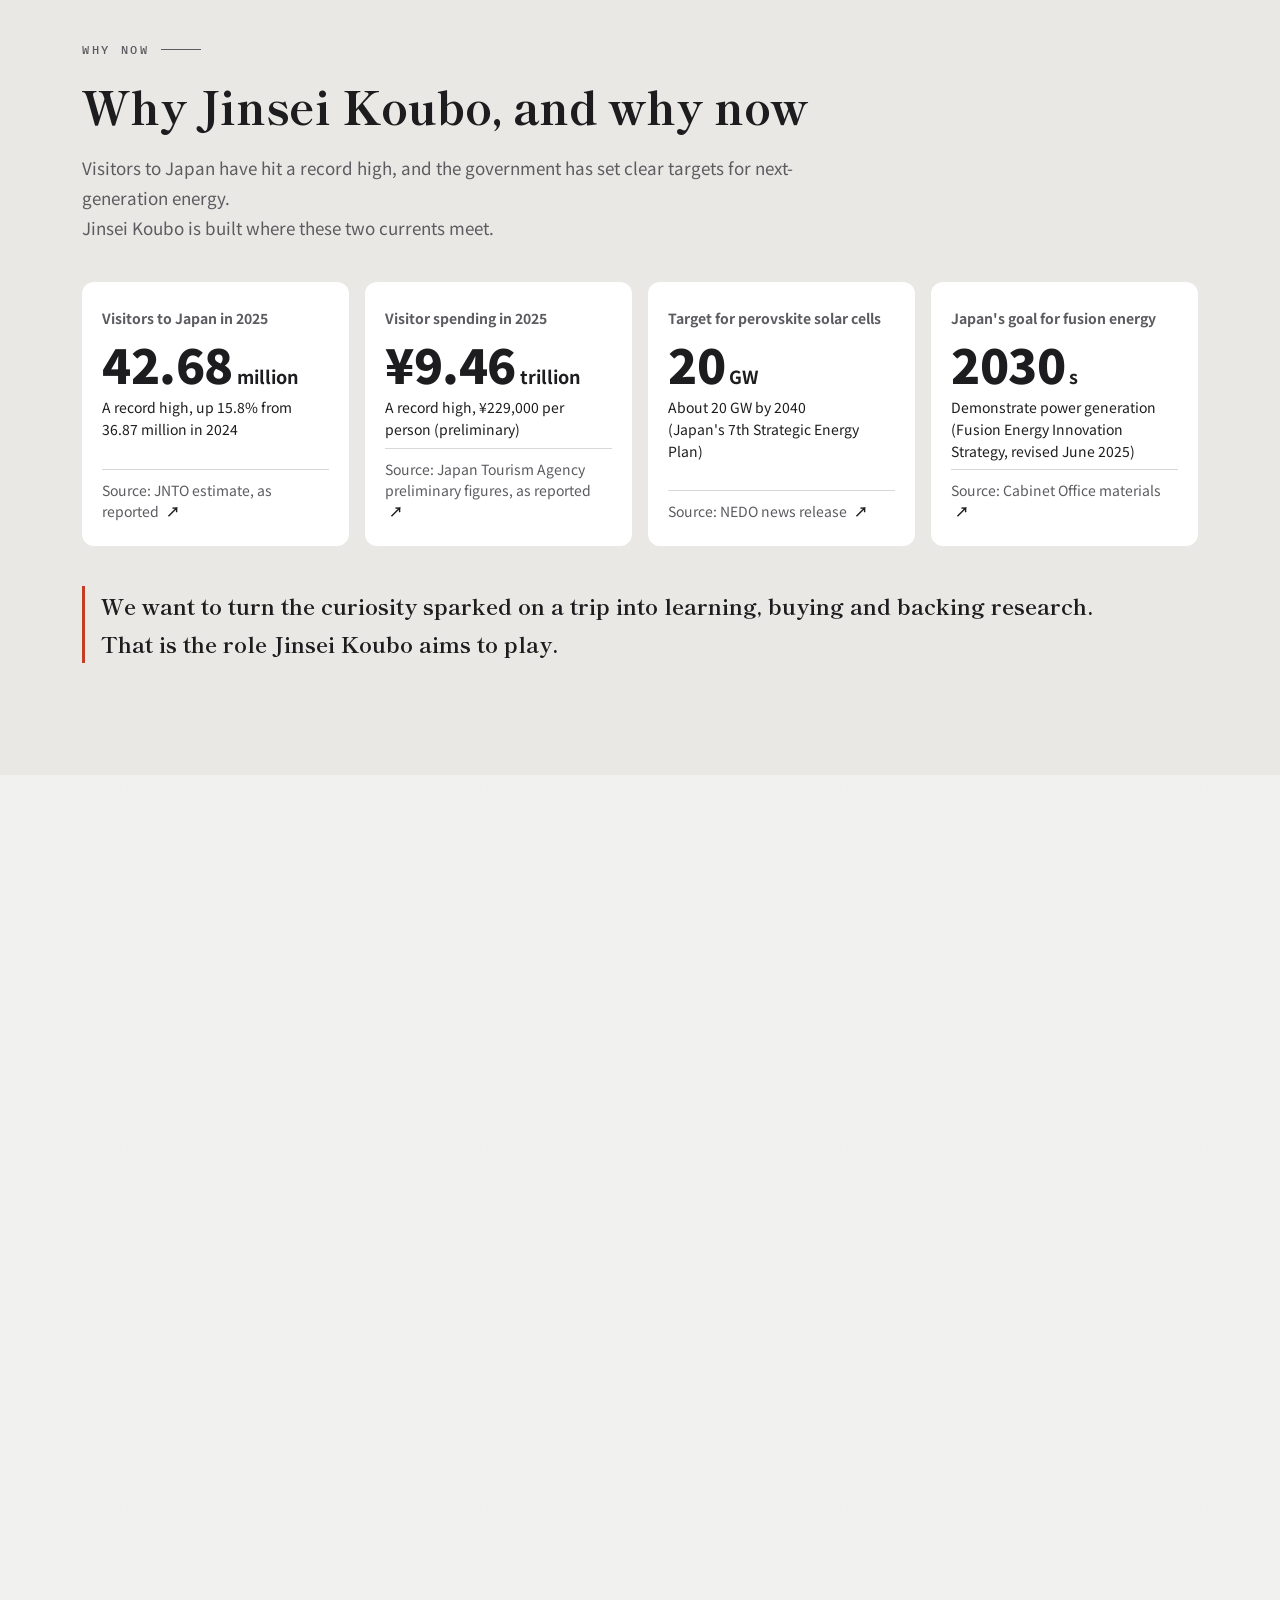
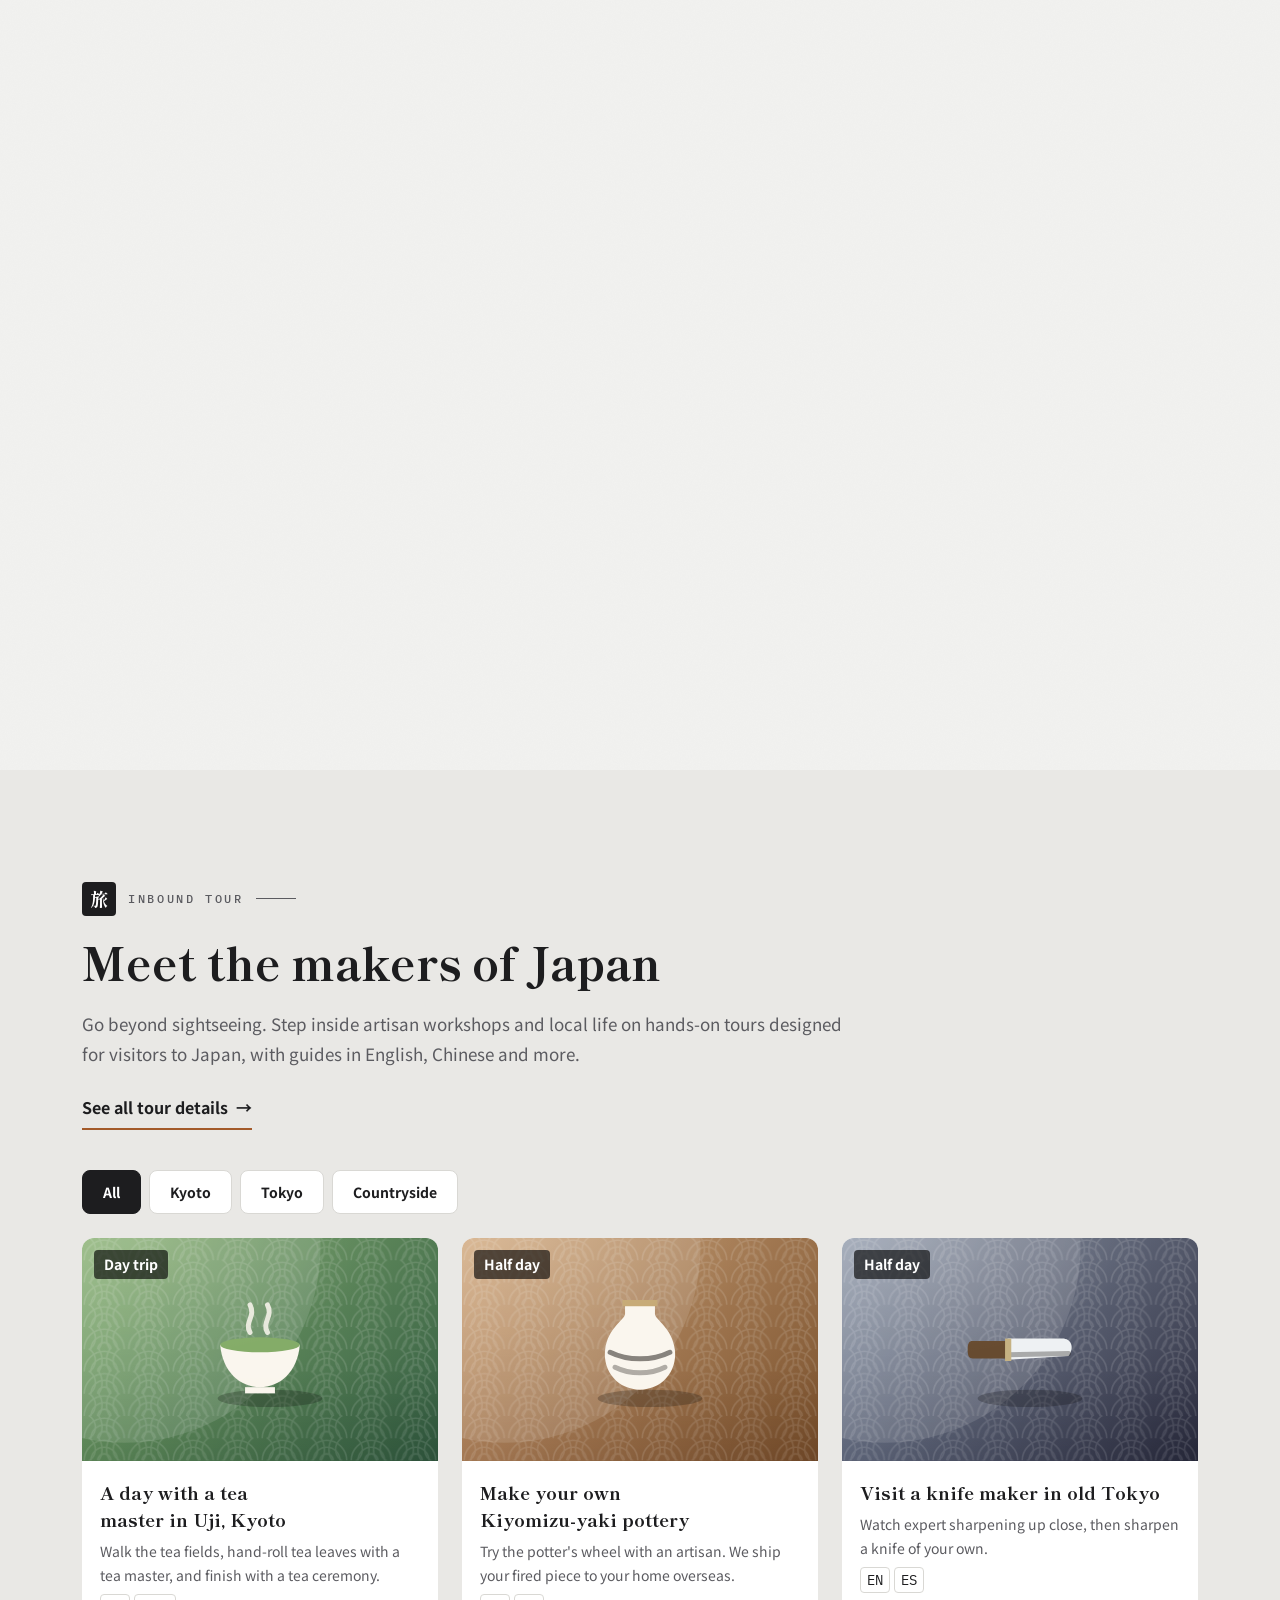
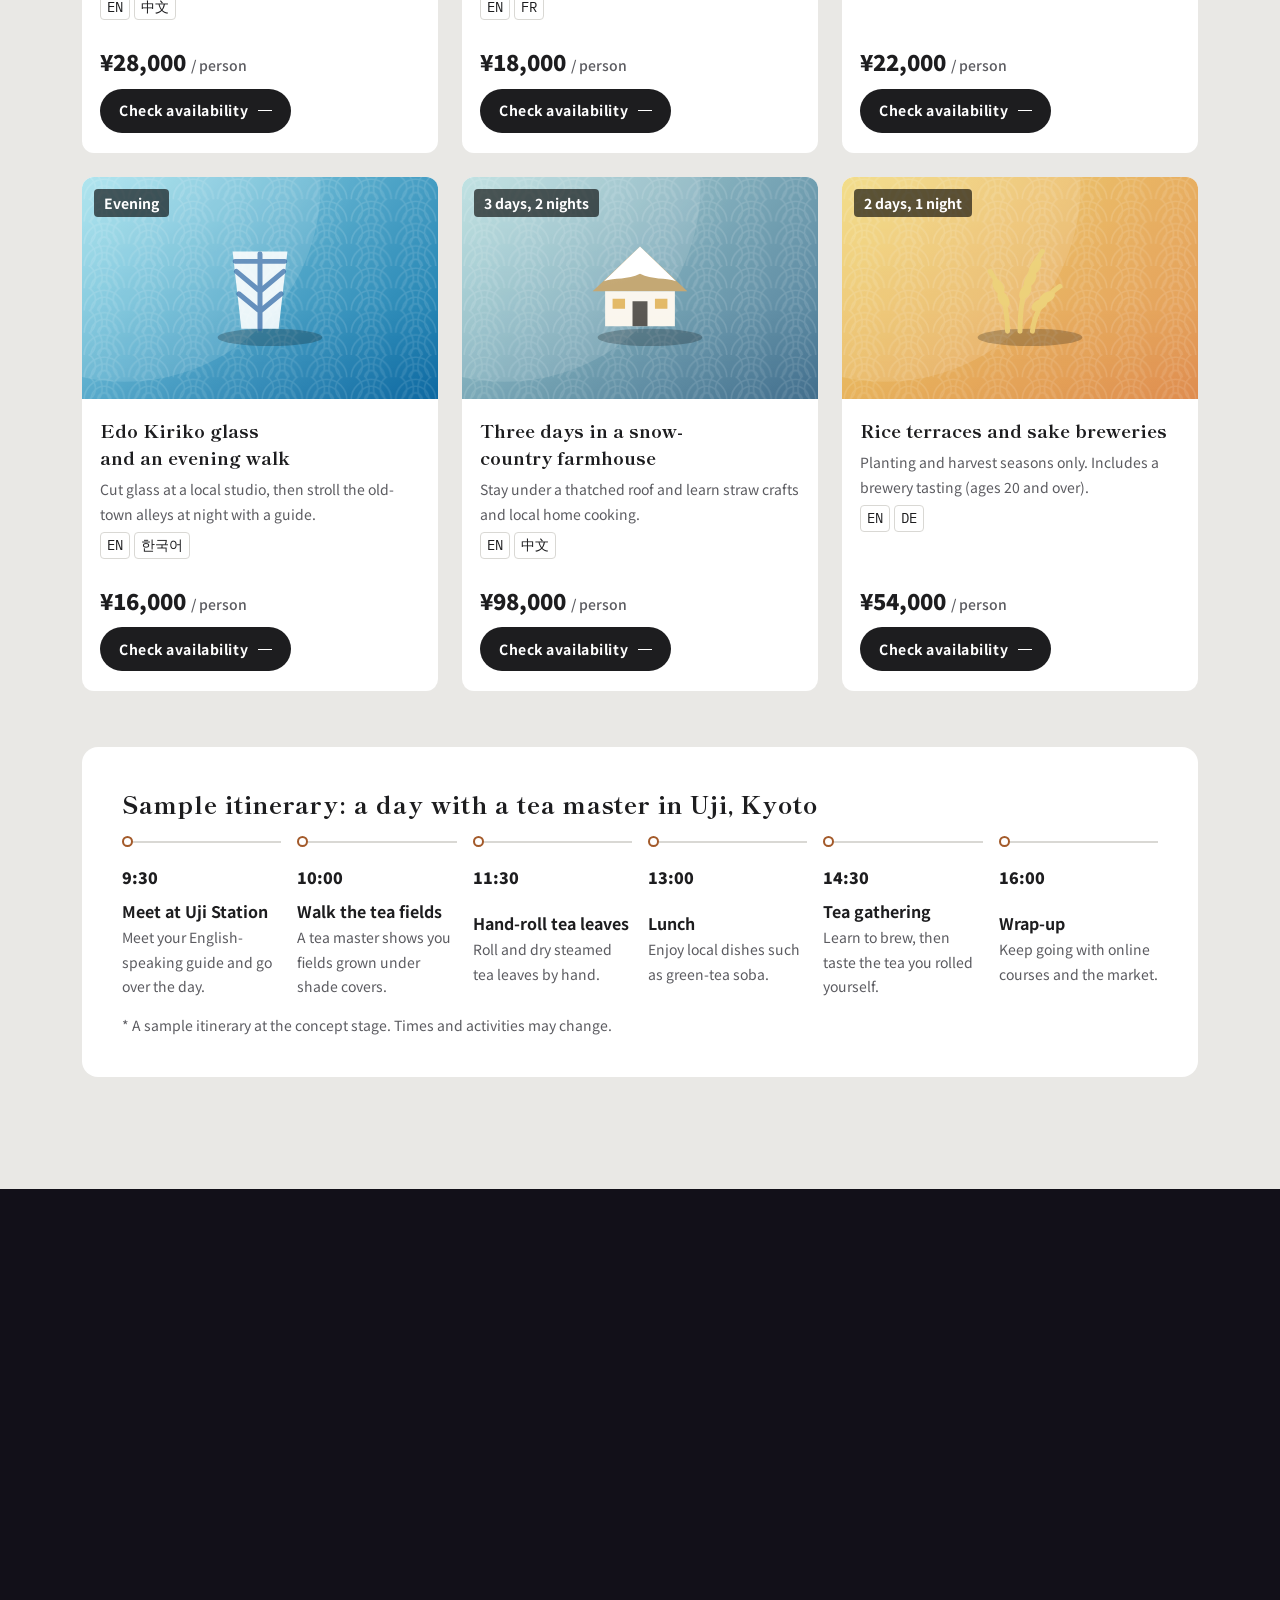
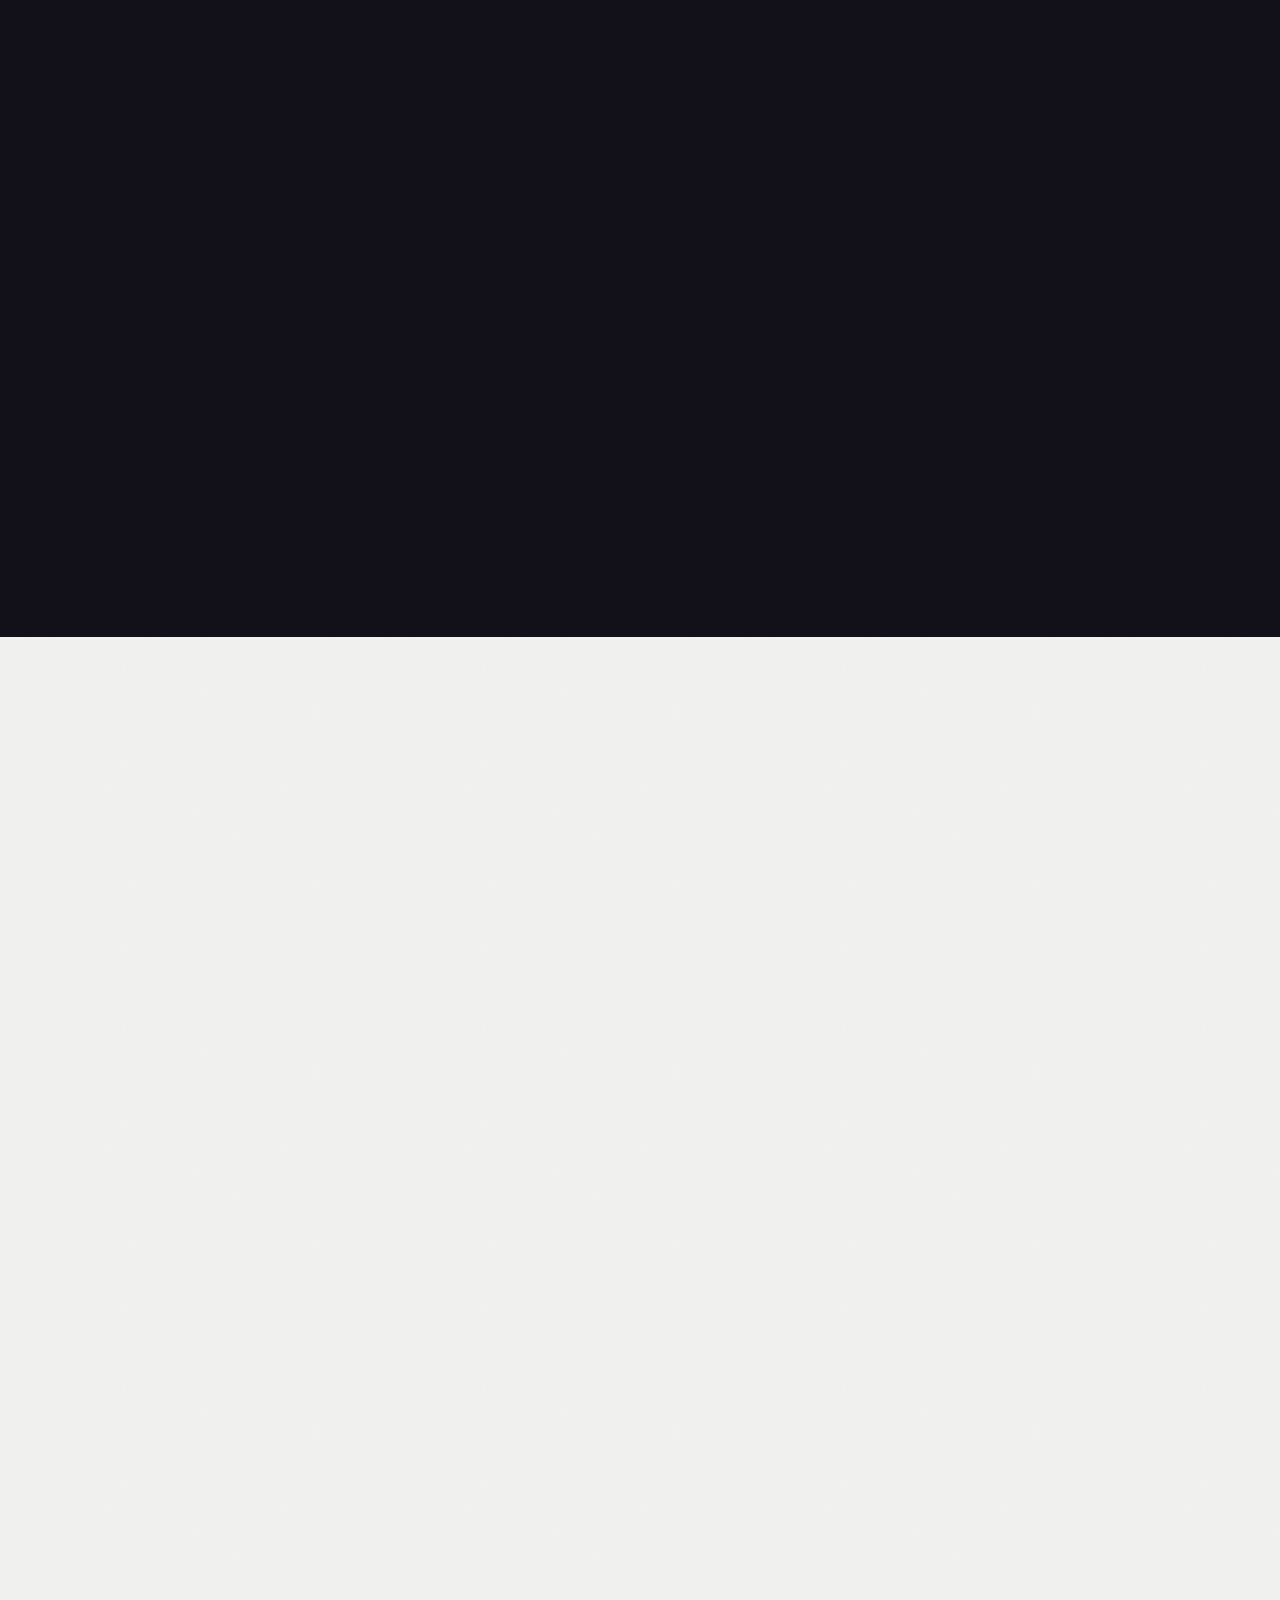
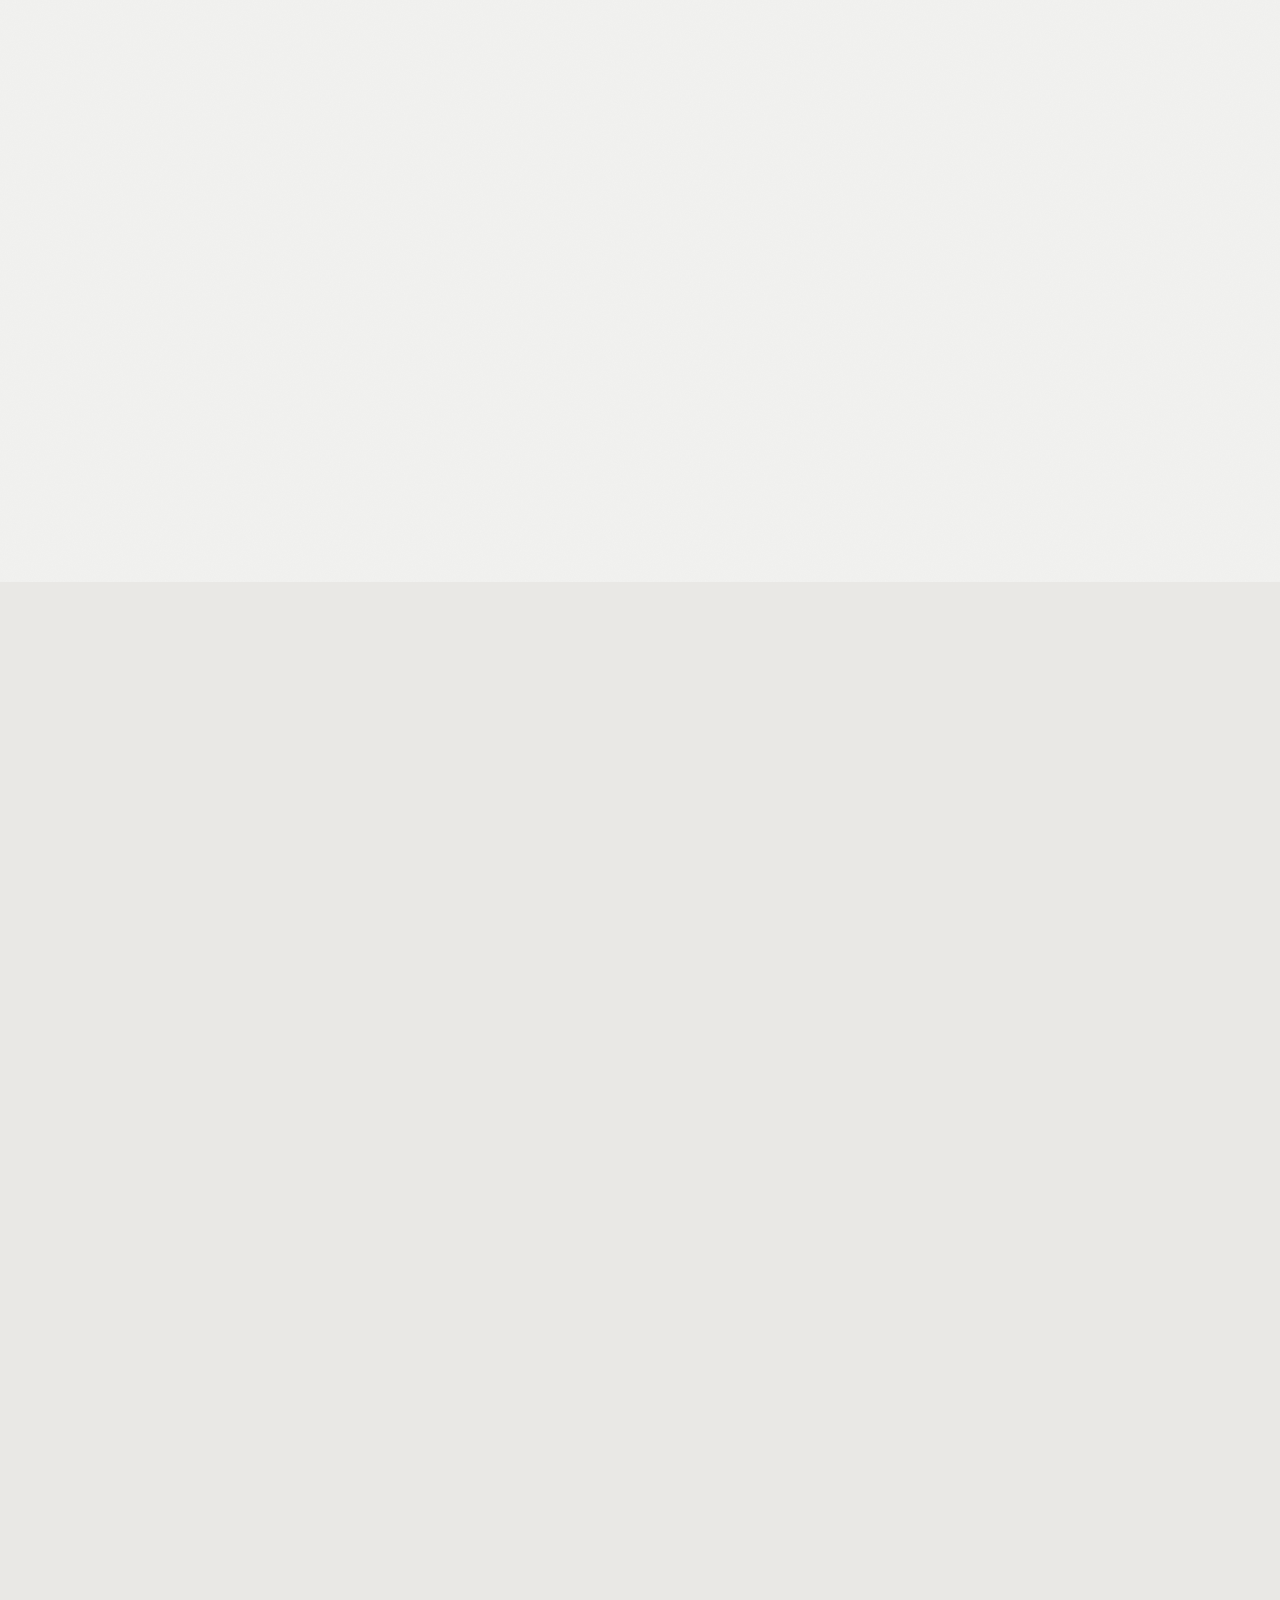
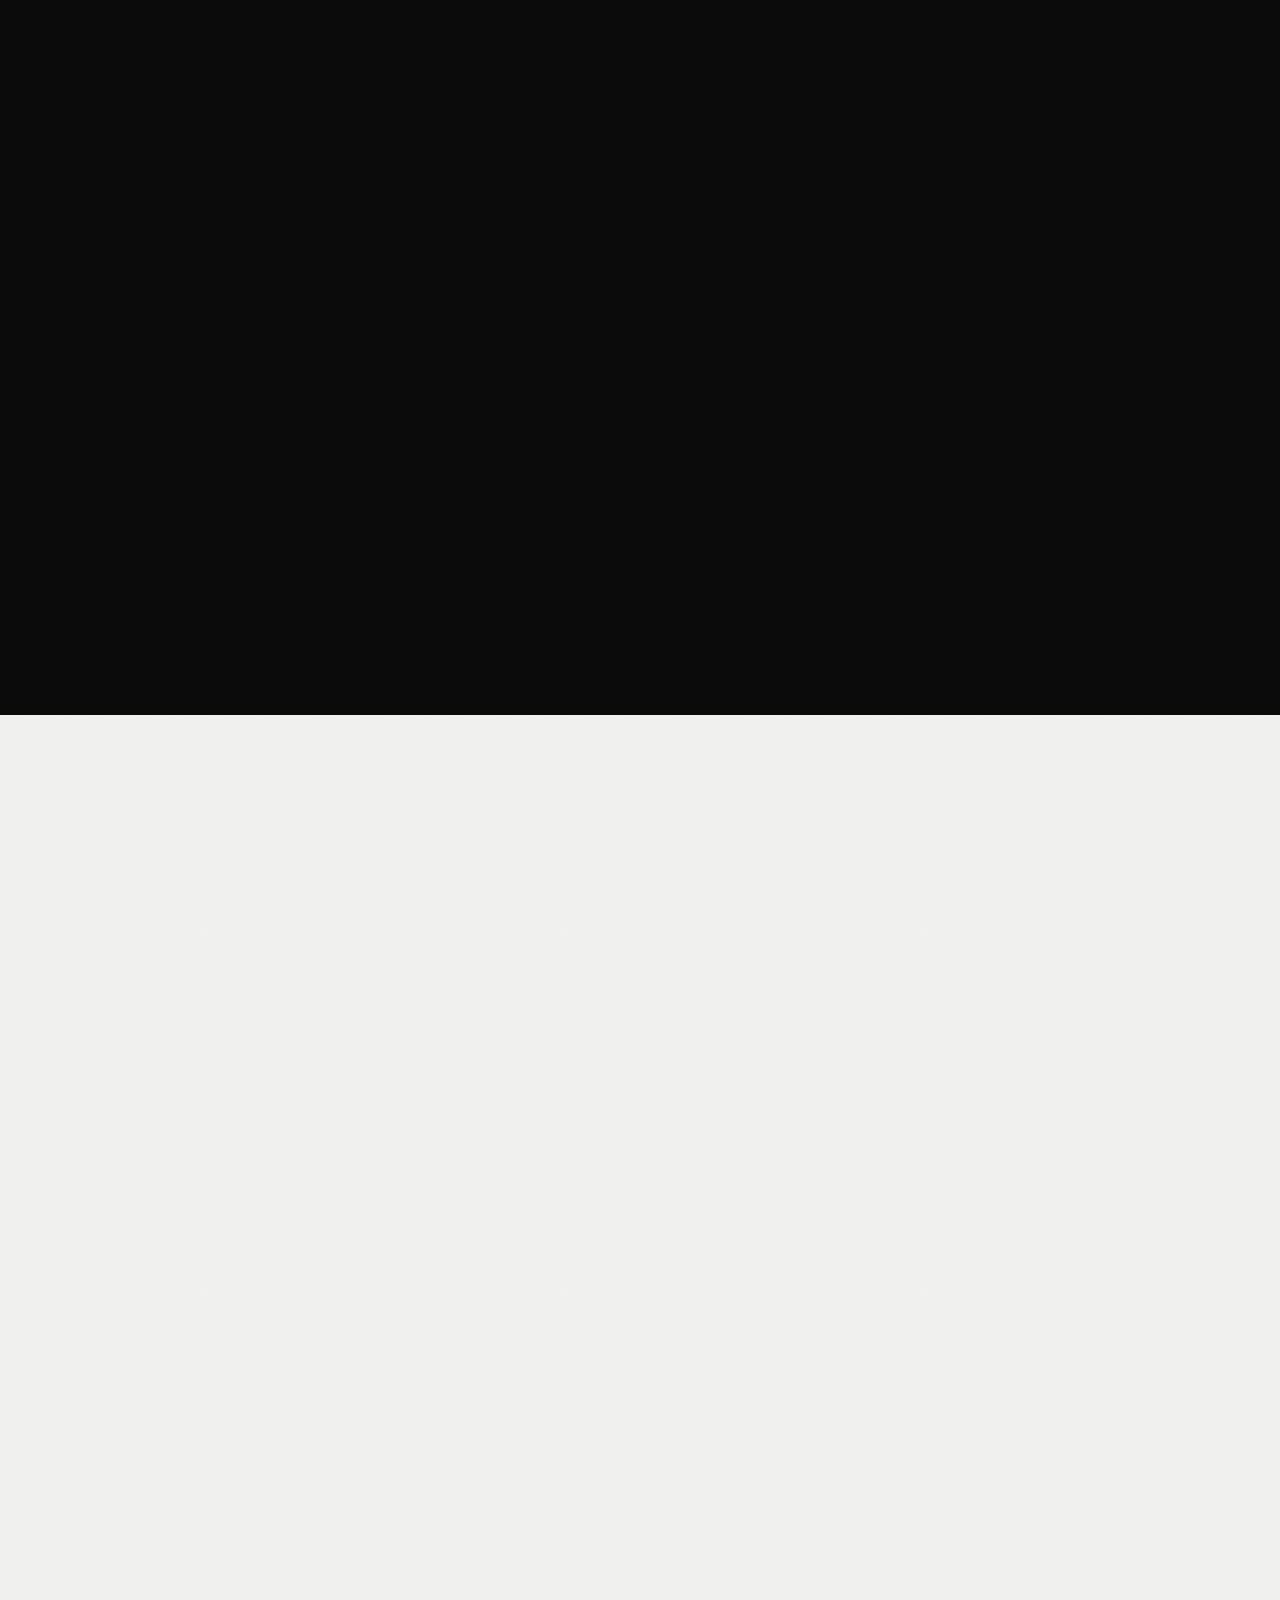
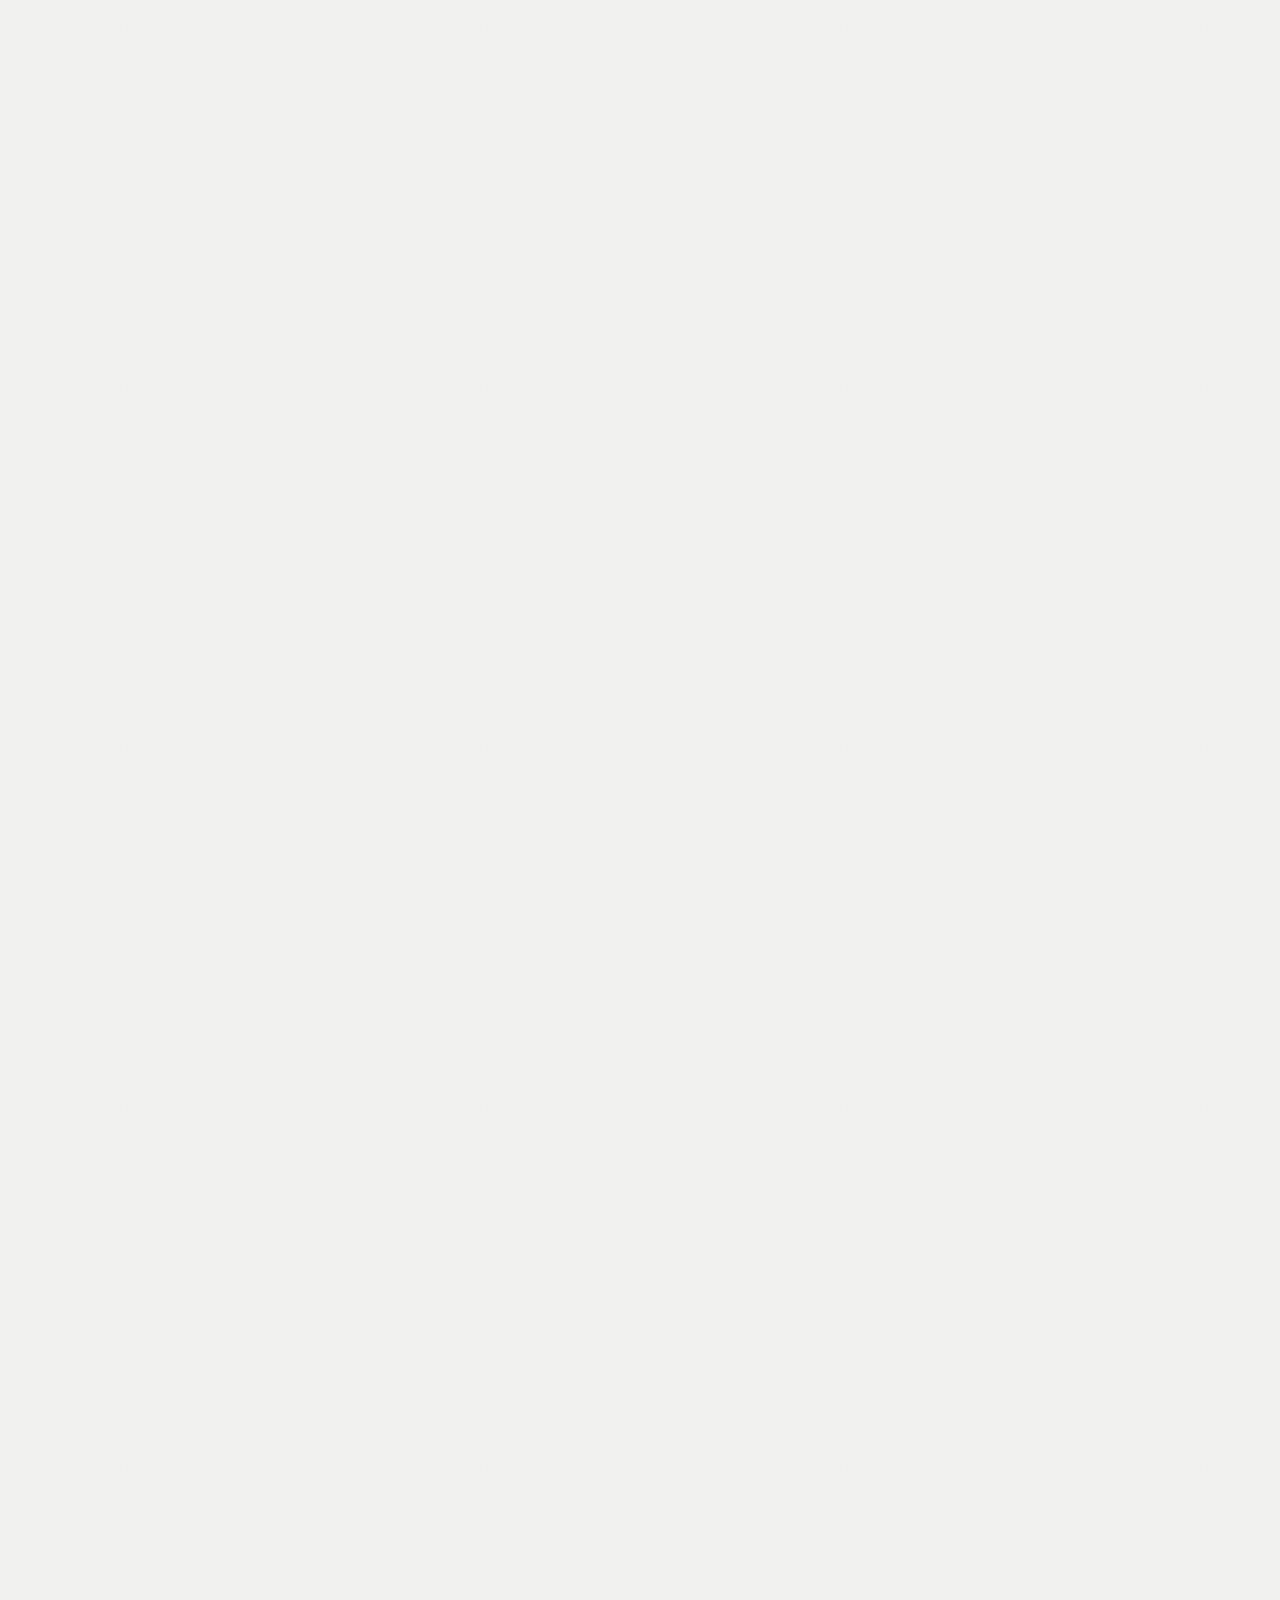
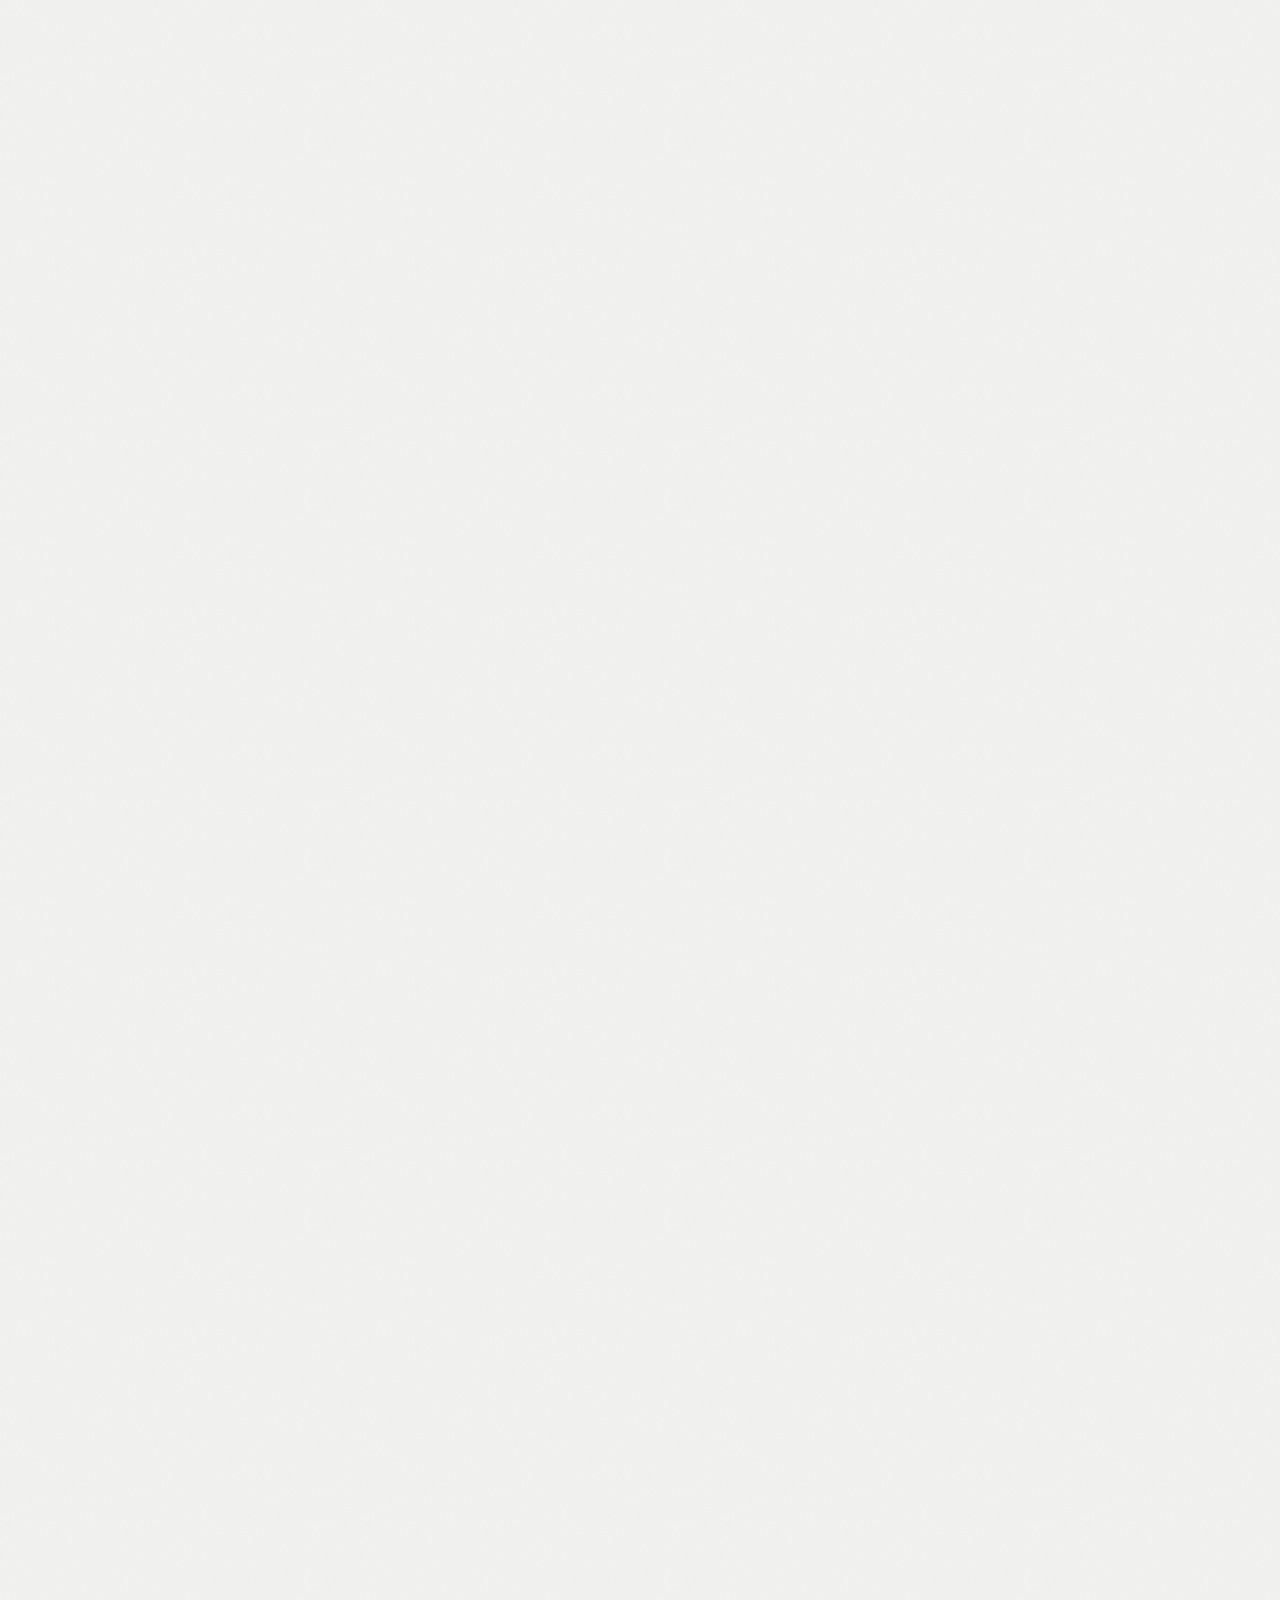
==== commit 5ac4f163: "動きの演出を追加し、速度・アクセシビリティ・SEOを計測して改善 - 演出：ファーストビューの「創」の押印、霞の雲の流れ、数字のカウントアップ、七つの印、   カードの時間差表示、ページ切り替えのなめ" ====
--- a/index.html
+++ b/index.html
@@ -20,8 +20,10 @@
   <meta name="twitter:card" content="summary_large_image">
   <link rel="preconnect" href="https://fonts.googleapis.com">
   <link rel="preconnect" href="https://fonts.gstatic.com" crossorigin>
-  <link href="https://fonts.googleapis.com/css2?family=Noto+Sans+JP:wght@400;500;700;900&family=Shippori+Mincho:wght@600;700;800&family=IBM+Plex+Mono:wght@500;600&display=swap" rel="stylesheet">
+  <link rel="preload" as="style" href="https://fonts.googleapis.com/css2?family=Noto+Sans+JP:wght@400;500;700;900&family=Shippori+Mincho:wght@600;700;800&family=IBM+Plex+Mono:wght@500;600&display=swap" onload="this.onload=null;this.rel='stylesheet'">
+  <noscript><link rel="stylesheet" href="https://fonts.googleapis.com/css2?family=Noto+Sans+JP:wght@400;500;700;900&family=Shippori+Mincho:wght@600;700;800&family=IBM+Plex+Mono:wght@500;600&display=swap"></noscript>
   <link rel="stylesheet" href="assets/css/style.css">
+  <script type="application/ld+json">{"@context": "https://schema.org", "@graph": [{"@type": "Organization", "@id": "https://shomayamamoto-ai.github.io/jinseikoubo/#org", "name": "人生工房", "alternateName": "Jinsei Koubo", "url": "https://shomayamamoto-ai.github.io/jinseikoubo/", "logo": "https://shomayamamoto-ai.github.io/jinseikoubo/assets/logo/app-icon.svg"}, {"@type": "WebSite", "@id": "https://shomayamamoto-ai.github.io/jinseikoubo/#site", "name": "人生工房", "url": "https://shomayamamoto-ai.github.io/jinseikoubo/", "inLanguage": ["ja", "en"], "publisher": {"@id": "https://shomayamamoto-ai.github.io/jinseikoubo/#org"}}]}</script>
 </head>
 <body>
   <svg xmlns="http://www.w3.org/2000/svg" style="display:none"><symbol id="lg-mark" viewBox="0 0 100 100"><g fill="currentColor"><rect x="14" y="24" width="72" height="10" rx="5"/><path d="M47 34H57C51 54 41 71 25 85H12C28 71 41 54 47 34Z"/><path d="M46 55L53 48C61 65 71 77 88 85H72C61 79 53 69 46 55Z"/><rect x="8" y="85" width="84" height="10" rx="5"/></g><g fill="var(--logo-sun, #c33e25)"><circle cx="83" cy="11" r="7"/></g></symbol><symbol id="lg-kanji" viewBox="0 0 261.13 64.00"><g fill="currentColor"><path d="M28.39 2.16Q33.25 2.36 33.25 3.1Q33.25 3.37 32.57 3.84L31.36 4.59Q32.1 18.34 34.9 27.79Q37.7 37.23 43.94 43.9Q50.17 50.58 60.97 54.76L60.83 55.57Q57.93 56.11 56.11 58.13Q54.29 60.16 53.68 63.46Q45.79 59.08 41.07 52.43Q36.35 45.79 34.06 37.23Q31.76 28.66 30.89 17.06Q30.21 27.04 27.62 35.14Q25.02 43.23 18.58 50.65Q12.14 58.07 0.67 63.8L0 62.85Q8.9 56.11 13.83 48.35Q18.75 40.6 20.64 32.61Q22.52 24.62 22.93 14.9L23 12.54Q23 6.61 22.19 1.28Z"/><path d="M111.81 33.45Q112.22 32.98 112.83 32.13Q113.43 31.29 113.8 30.89Q114.17 30.48 114.44 30.48Q114.85 30.48 116.87 32Q118.9 33.52 120.72 35.14Q122.54 36.75 122.54 37.23Q122.27 38.31 120.78 38.31H101.63V58.54H114.92L117.07 55.5Q117.34 55.1 118.02 54.19Q118.69 53.28 119.1 52.84Q119.5 52.4 119.77 52.4Q120.18 52.4 122.27 53.99Q124.36 55.57 126.21 57.26Q128.07 58.94 128.07 59.41Q127.8 60.49 126.18 60.49H78.57Q73.78 60.56 68.45 61.44L66.77 58Q70.47 58.4 75.73 58.54H93.27V38.31H86.26Q81.47 38.37 76.14 39.25L74.39 35.81Q78.09 36.21 83.36 36.35H93.27V19.09H81.8Q75.67 29.54 67.44 35.61L66.7 35Q71.49 27.72 75.06 16.99Q76.14 13.76 77.02 9.44Q77.89 5.13 77.96 2.43L89.63 6.27Q89.49 6.88 88.85 7.28Q88.21 7.69 87.13 7.69Q84.77 13.69 82.82 17.2H93.27V14.36Q93.27 5.87 92.39 0.54L103.99 1.96Q103.86 2.77 103.35 3.24Q102.85 3.71 101.63 3.91V17.2H111.81L113.91 14.36Q114.24 13.89 114.85 13.08Q115.46 12.27 115.83 11.87Q116.2 11.46 116.47 11.46Q116.87 11.46 118.86 12.91Q120.85 14.36 122.64 15.95Q124.43 17.53 124.43 18.01Q124.22 19.09 122.54 19.09H101.63V36.35H109.72Z"/><path d="M180.2 8.09Q180.47 7.69 181.14 6.78Q181.82 5.87 182.22 5.43Q182.63 4.99 182.9 4.99Q183.3 4.99 185.36 6.58Q187.41 8.16 189.27 9.88Q191.12 11.6 191.12 12.07Q190.99 12.61 190.45 12.88Q189.91 13.15 189.23 13.15H168.6V56.45H181.88L184.11 53.34Q184.45 52.87 185.09 51.96Q185.73 51.05 186.13 50.61Q186.54 50.17 186.81 50.17Q187.21 50.17 189.27 51.76Q191.33 53.34 193.18 55.06Q195.03 56.78 195.03 57.26Q194.77 58.34 193.15 58.34H145.6Q140.81 58.4 135.49 59.28L133.8 55.91Q137.51 56.31 142.77 56.45H160.3V13.15H149.92Q145.13 13.22 139.8 14.09L138.05 10.66Q141.76 11.06 147.02 11.19H178.04Z"/><path d="M251.41 2.56Q251.68 2.23 252.22 1.48Q252.76 0.74 253.1 0.37Q253.44 0 253.71 0Q254.11 0 255.83 1.32Q257.55 2.63 259.03 4.05Q260.52 5.46 260.52 5.93Q260.25 7.01 258.77 7.01H214.73Q209.94 7.08 204.61 7.96L202.86 4.59Q206.57 4.99 211.83 5.13H249.59ZM248.72 11.4Q249.05 11.06 249.73 10.25Q250.4 9.44 250.81 9.44Q251.21 9.44 253 10.69Q254.79 11.94 256.34 13.32Q257.89 14.7 257.89 15.17Q257.62 15.58 256.94 15.95Q256.27 16.32 255.39 16.46V20.3L255.46 22.59Q255.53 25.22 255.73 27.58Q255.46 28.19 253.17 28.97Q250.87 29.74 249.12 29.74Q247.64 29.74 247.64 28.39Q247.7 28.19 247.74 27.95Q247.77 27.72 247.84 27.45V26.23H216.55Q216.55 31.09 216.14 34.66H230.44Q230.44 29.74 229.97 26.64Q235.16 27.85 237.12 28.49Q239.07 29.13 239.07 29.61Q239.07 29.88 238.74 30.08L237.86 30.68V34.66H250.6L252.36 32.24Q252.7 31.83 253.2 31.16Q253.71 30.48 254.01 30.15Q254.31 29.81 254.58 29.81Q254.99 29.81 256.64 31.06Q258.29 32.3 259.71 33.65Q261.13 35 261.13 35.47Q260.86 36.55 259.3 36.55H235.9Q235.5 40.06 234.62 43.09H245.75L247.5 41.21Q247.77 40.94 248.31 40.4Q248.85 39.86 249.19 39.59Q249.53 39.32 249.8 39.32Q250.2 39.32 251.82 40.56Q253.44 41.81 254.85 43.23Q256.27 44.64 256.27 45.12Q255.66 45.99 253.91 46.26Q253.3 53.21 252.16 56.92Q251.01 60.63 248.85 62.18Q247.44 63.19 245.51 63.6Q243.59 64 240.83 64Q240.96 60.7 239.61 59.28Q237.93 57.59 233.68 56.85L233.74 55.91Q235.84 56.11 238.06 56.28Q240.29 56.45 241.7 56.45Q243.12 56.45 243.79 55.97Q245.41 54.63 246.29 45.05H233.95Q231.72 50.98 226.16 55.7Q220.59 60.43 209.94 63.93L209.33 63.06Q216.75 59.08 220.63 54.69Q224.51 50.31 225.79 46.06Q227.07 41.81 227.27 36.55H215.94Q213.65 54.22 201.31 62.99L200.77 62.45Q205.83 54.9 207.48 45.79Q209.13 36.69 209.13 25.56V17.87Q209.13 12.95 208.66 9.85L217.76 13.35H247.17ZM247.84 24.28V15.31H216.55V24.28Z"/></g></symbol><symbol id="lg-roman" viewBox="0 0 261.13 11"><g fill="currentColor"><path d="M0 12.18Q0 11.82 0.22 11.62Q0.43 11.42 0.7 11.42Q1.12 11.42 1.51 11.76Q1.71 11.92 2.09 12.39Q2.28 12.61 2.42 12.73Q2.56 12.85 2.71 12.85Q2.82 12.85 2.91 12.8Q3 12.76 3.03 12.7Q3.35 12.45 3.5 11.64Q3.65 10.84 3.65 9.27V1.59Q3.65 0.88 3.3 0.63Q2.95 0.39 2.38 0.39H2.19Q2.09 0.39 2.09 0.21Q2.09 0.01 2.19 0.01H7.02Q7.14 0.01 7.14 0.21Q7.14 0.39 7.02 0.39H6.84Q6.29 0.39 5.94 0.64Q5.59 0.89 5.59 1.59L5.6 9.36Q5.6 10.91 5.01 11.84Q4.41 12.77 3.58 13.15Q2.76 13.53 2 13.53Q1.42 13.53 0.96 13.33Q0.51 13.12 0.25 12.8Q0 12.49 0 12.18Z"/><path d="M21.5 11Q21.4 11 21.4 10.81Q21.4 10.64 21.5 10.64H21.68Q22.25 10.64 22.59 10.39Q22.93 10.14 22.93 9.45L22.95 1.58Q22.95 0.88 22.6 0.63Q22.25 0.39 21.68 0.39H21.5Q21.4 0.39 21.4 0.19Q21.4 0.01 21.5 0.01H26.33Q26.44 0.01 26.44 0.19Q26.44 0.39 26.33 0.39H26.15Q25.57 0.39 25.24 0.63Q24.9 0.88 24.9 1.58V9.45Q24.9 10.15 25.24 10.4Q25.59 10.64 26.15 10.64H26.33Q26.44 10.64 26.44 10.81Q26.44 11 26.33 11Z"/><path d="M40.8 11Q40.71 11 40.71 10.81Q40.71 10.64 40.8 10.64H40.95Q41.44 10.64 41.83 10.28Q42.23 9.93 42.23 9.29V1.43Q42.03 0.94 41.74 0.7Q41.45 0.46 40.99 0.39L40.8 0.37Q40.74 0.36 40.72 0.32Q40.69 0.28 40.69 0.19Q40.69 0.01 40.8 0.01H43.88L49.46 8.05V1.71Q49.46 1.09 49.05 0.74Q48.65 0.39 48.16 0.37H48.01Q47.91 0.37 47.91 0.19Q47.91 0.01 48.01 0.01H51.48Q51.59 0.01 51.59 0.19Q51.59 0.37 51.48 0.37H51.31Q50.81 0.39 50.43 0.74Q50.04 1.09 50.04 1.71V11H49.1L42.82 1.91V9.29Q42.82 9.93 43.23 10.28Q43.63 10.64 44.11 10.64H44.27Q44.37 10.64 44.37 10.81Q44.37 11 44.27 11Z"/><path d="M67.9 10.63Q67.71 10.54 67.53 10.54Q67.32 10.54 67.1 10.68Q66.87 10.82 66.56 11.13L65.88 8.21L65.85 8.08Q65.85 8.05 65.88 8.02Q65.92 7.99 65.96 7.97Q66 7.96 66.01 7.94Q66.04 7.93 66.1 7.93Q66.16 7.93 66.26 8.05Q67.93 10.58 70.3 10.58Q71.26 10.58 71.91 10.09Q72.55 9.6 72.55 8.63Q72.55 7.5 71.32 6.95Q70.71 6.68 69.68 6.35Q69.54 6.3 69.01 6.13Q68.47 5.95 68.05 5.74Q66.29 4.84 66.29 3.06Q66.29 2.38 66.61 1.65Q66.92 0.92 67.7 0.39Q68.48 -0.13 69.78 -0.13Q70.24 -0.13 70.68 -0.03Q71.12 0.07 71.75 0.28Q71.99 0.37 72.17 0.37Q72.58 0.37 73 -0.13L73.76 2.44L73.79 2.55Q73.79 2.64 73.66 2.68Q73.57 2.71 73.52 2.71Q73.45 2.71 73.37 2.62Q73.19 2.33 72.73 1.81Q72.27 1.3 71.49 0.84Q70.71 0.39 69.74 0.39Q68.87 0.39 68.41 0.75Q67.95 1.12 67.8 1.54Q67.65 1.95 67.65 2.25Q67.65 3.2 68.63 3.73Q68.95 3.89 69.46 4.08Q69.97 4.26 70.51 4.44Q71.76 4.84 72.39 5.13Q73.45 5.63 73.89 6.36Q74.34 7.08 74.34 7.91Q74.34 8.84 73.89 9.58Q73.43 10.33 72.55 10.76Q71.67 11.19 70.45 11.19Q69.33 11.19 67.9 10.63Z"/><path d="M98.57 8.18Q98.57 8.24 98.54 8.3Q98.51 8.36 98.5 8.41L97.92 9.94L97.53 11H88.72Q88.6 11 88.6 10.81Q88.6 10.64 88.72 10.64H88.9Q89.46 10.64 89.81 10.39Q90.15 10.14 90.15 9.43V1.57Q90.15 0.86 89.8 0.62Q89.45 0.37 88.9 0.37H88.72Q88.6 0.37 88.6 0.18Q88.6 0.01 88.72 0.01H97.17Q97.47 0.52 97.77 1.1Q98.08 1.68 98.21 1.95L98.23 2.01Q98.23 2.07 98.12 2.15Q98.06 2.18 98.02 2.18Q97.95 2.18 97.89 2.12Q97.26 1.48 96.19 0.96Q95.13 0.45 94.05 0.45H93.77Q93.16 0.45 92.83 0.5Q92.49 0.55 92.3 0.75Q92.1 0.94 92.1 1.37V5.05H93.31Q94.13 5.05 94.41 5.04Q95.05 5.02 95.42 4.58Q95.78 4.14 95.78 3.58Q95.78 3.47 95.98 3.47Q96.08 3.47 96.12 3.5Q96.16 3.52 96.16 3.58V7.05Q96.16 7.11 96.12 7.13Q96.08 7.15 95.98 7.15Q95.78 7.15 95.78 7.05Q95.78 6.48 95.42 6.05Q95.05 5.62 94.41 5.6Q94.13 5.59 93.31 5.59H92.1V9.61Q92.1 10.14 92.42 10.32Q92.74 10.51 93.43 10.55Q93.58 10.57 93.89 10.57Q94.2 10.57 94.4 10.55Q95.71 10.48 96.6 9.77Q97.48 9.06 98.23 8.05Q98.27 7.99 98.35 7.99Q98.41 7.99 98.47 8.02Q98.57 8.06 98.57 8.18Z"/><path d="M112.93 11Q112.83 11 112.83 10.81Q112.83 10.64 112.93 10.64H113.11Q113.68 10.64 114.02 10.39Q114.36 10.14 114.36 9.45L114.38 1.58Q114.38 0.88 114.03 0.63Q113.68 0.39 113.11 0.39H112.93Q112.83 0.39 112.83 0.19Q112.83 0.01 112.93 0.01H117.76Q117.87 0.01 117.87 0.19Q117.87 0.39 117.76 0.39H117.58Q117 0.39 116.67 0.63Q116.33 0.88 116.33 1.58V9.45Q116.33 10.15 116.67 10.4Q117.02 10.64 117.58 10.64H117.76Q117.87 10.64 117.87 10.81Q117.87 11 117.76 11Z"/><path d="M161.97 10.82Q161.97 11 161.87 11H156.88Q156.77 11 156.77 10.82Q156.77 10.63 156.88 10.63Q157.35 10.63 157.6 10.52Q157.84 10.42 157.84 10.18Q157.84 9.93 157.5 9.45L155.83 7.29L154.59 5.69L154.07 6.23L153.66 6.66V9.43Q153.66 10.14 154 10.38Q154.34 10.63 154.91 10.63H155.09Q155.19 10.63 155.19 10.81Q155.19 11 155.09 11H150.26Q150.15 11 150.15 10.81Q150.15 10.63 150.26 10.63H150.45Q151.02 10.63 151.35 10.37Q151.69 10.12 151.69 9.43V1.58Q151.69 0.88 151.35 0.63Q151 0.39 150.45 0.39H150.26Q150.15 0.39 150.15 0.19Q150.15 0.01 150.26 0.01H155.09Q155.21 0.01 155.21 0.19Q155.21 0.39 155.09 0.39H154.91Q154.33 0.39 153.99 0.63Q153.66 0.88 153.66 1.58V5.87Q154.85 4.62 156.17 3.22Q157.49 1.82 157.77 1.49Q157.99 1.22 157.99 1Q157.99 0.72 157.68 0.54Q157.37 0.37 156.83 0.37Q156.73 0.37 156.73 0.18Q156.73 0.01 156.83 0.01H161.23Q161.35 0.01 161.35 0.18Q161.35 0.37 161.23 0.37Q159.84 0.37 158.66 1.51Q158.44 1.7 156.25 3.98L155.98 4.25L156.76 5.28Q159.16 8.53 159.74 9.24Q160.2 9.82 160.46 10.08Q160.72 10.34 161.05 10.49Q161.38 10.63 161.87 10.63Q161.97 10.63 161.97 10.82Z"/><path d="M176.23 5.53Q176.23 3.74 177.01 2.46Q177.8 1.18 179 0.52Q180.21 -0.13 181.46 -0.13Q182.71 -0.13 183.91 0.52Q185.11 1.18 185.9 2.46Q186.68 3.74 186.68 5.53Q186.68 7.32 185.9 8.6Q185.11 9.88 183.91 10.54Q182.71 11.19 181.46 11.19Q180.21 11.19 179 10.54Q177.8 9.88 177.01 8.6Q176.23 7.32 176.23 5.53ZM184.58 5.54Q184.58 3.86 184.16 2.68Q183.74 1.51 183.04 0.92Q182.34 0.34 181.48 0.34Q180.6 0.34 179.89 0.92Q179.18 1.51 178.77 2.68Q178.36 3.85 178.36 5.54Q178.36 7.23 178.77 8.4Q179.18 9.57 179.88 10.15Q180.58 10.73 181.46 10.73Q182.34 10.73 183.04 10.15Q183.74 9.57 184.16 8.4Q184.58 7.23 184.58 5.54Z"/><path d="M202.5 7.53V1.58Q202.5 0.88 202.15 0.63Q201.8 0.39 201.23 0.39H201.04Q200.94 0.39 200.94 0.19Q200.94 0.01 201.04 0.01H205.87Q205.97 0.01 205.97 0.19Q205.97 0.39 205.87 0.39H205.69Q205.11 0.39 204.77 0.63Q204.44 0.88 204.44 1.58V6.95Q204.44 7.93 204.6 8.7Q204.77 9.48 205.35 10.05Q205.93 10.61 207.09 10.61Q208.78 10.61 209.39 9.48Q210 8.35 210 6.63V1.71Q210 1.09 209.6 0.73Q209.19 0.37 208.72 0.37H208.57Q208.46 0.37 208.46 0.19Q208.46 0.01 208.57 0.01H212.04Q212.15 0.01 212.15 0.19Q212.15 0.37 212.04 0.37H211.89Q211.41 0.37 211.01 0.73Q210.61 1.09 210.61 1.71L210.58 7.07Q210.58 9.05 209.63 10.12Q208.67 11.19 206.93 11.19Q204.6 11.19 203.55 10.26Q202.5 9.33 202.5 7.53Z"/><path d="M226.4 10.82Q226.4 10.64 226.51 10.64H226.69Q227.25 10.64 227.6 10.39Q227.94 10.14 227.94 9.43V1.57Q227.94 0.86 227.6 0.62Q227.25 0.37 226.69 0.37H226.51Q226.45 0.37 226.43 0.33Q226.4 0.28 226.4 0.19Q226.4 0.01 226.51 0.01L229.83 0Q231.52 0 232.16 0.01Q233.14 0.03 233.97 0.34Q234.81 0.66 235.31 1.24Q235.81 1.83 235.81 2.61Q235.81 3.61 234.98 4.23Q234.15 4.84 232.92 5.14Q234.38 5.46 235.4 6.15Q236.42 6.84 236.42 7.97Q236.42 8.9 235.85 9.58Q235.27 10.27 234.32 10.63Q233.36 11 232.25 11L229.77 11.01L226.51 11Q226.45 11 226.43 10.96Q226.4 10.91 226.4 10.82ZM230.25 4.92Q232.22 4.92 232.92 4.28Q233.62 3.64 233.62 2.55Q233.62 1.62 233 1.04Q232.38 0.45 231.13 0.45Q230.47 0.45 230.19 0.66Q229.91 0.88 229.91 1.39V4.92ZM231.46 10.55Q232.72 10.55 233.48 9.9Q234.23 9.24 234.23 7.96Q234.23 6.77 233.37 6.07Q232.51 5.37 230.25 5.37H229.91V9.61Q229.91 10.15 230.19 10.35Q230.47 10.55 231.14 10.55Z"/><path d="M250.68 5.53Q250.68 3.74 251.46 2.46Q252.24 1.18 253.45 0.52Q254.66 -0.13 255.91 -0.13Q257.16 -0.13 258.36 0.52Q259.56 1.18 260.34 2.46Q261.13 3.74 261.13 5.53Q261.13 7.32 260.34 8.6Q259.56 9.88 258.36 10.54Q257.16 11.19 255.91 11.19Q254.66 11.19 253.45 10.54Q252.24 9.88 251.46 8.6Q250.68 7.32 250.68 5.53ZM259.02 5.54Q259.02 3.86 258.61 2.68Q258.19 1.51 257.49 0.92Q256.79 0.34 255.92 0.34Q255.04 0.34 254.34 0.92Q253.63 1.51 253.22 2.68Q252.81 3.85 252.81 5.54Q252.81 7.23 253.22 8.4Q253.63 9.57 254.33 10.15Q255.03 10.73 255.91 10.73Q256.79 10.73 257.49 10.15Q258.19 9.57 258.61 8.4Q259.02 7.23 259.02 5.54Z"/></g></symbol></svg>
@@ -38,7 +40,7 @@
         <svg class="logo__name" viewBox="0 0 261.13 64.00" aria-hidden="true" focusable="false"><use href="#lg-kanji"/></svg>
       </a>
       <div class="lang-switch">
-        <button class="lang-toggle" id="langToggle" type="button" aria-expanded="false" aria-controls="langMenu">日本語</button>
+        <button class="lang-toggle" id="langToggle" type="button" aria-expanded="false" aria-controls="langMenu" title="言語を選ぶ">日本語</button>
         <ul class="lang-menu" id="langMenu" hidden>
           <li><button type="button" data-lang="ja" lang="ja">日本語</button></li>
           <li><button type="button" data-lang="en" lang="en">English</button></li>
@@ -210,7 +212,7 @@
             <p class="meta__zone" id="metaZone" aria-live="polite">工房広場</p>
             <p class="meta__visited">訪れたエリア <b id="metaVisited">0 / 4</b></p>
             <p class="meta__desc" id="metaDesc">中央の広場です。4つのエリアに歩いていくと、それぞれの説明が表示されます。</p>
-            <a class="btn meta__enter" id="metaEnter" href="#metaverse" hidden></a>
+            <a class="btn meta__enter" id="metaEnter" href="#metaverse" hidden>エリアに入る</a>
             <ul class="meta__features">
               <li>ミニゲーム・謎解きイベント</li>
               <li>ツアー参加者や講師との交流会</li>
@@ -534,8 +536,8 @@
   <button class="to-top" id="toTop" type="button" aria-label="ページの先頭へ戻る">↑</button>
   <div class="toast" id="toast" role="status" aria-live="polite"></div>
 
-  <script src="assets/js/art.js"></script>
-  <script src="assets/js/i18n-pages.js"></script>
-  <script src="assets/js/main.js"></script>
+  <script src="assets/js/art.js" defer></script>
+  <script src="assets/js/i18n-pages.js" defer></script>
+  <script src="assets/js/main.js" defer></script>
 </body>
 </html>
--- a/assets/css/style.css
+++ b/assets/css/style.css
@@ -1176,3 +1176,85 @@
 .other:hover .other__arrow { transform: translateX(4px); }
 .nav a[aria-current="page"] { font-weight: 700; }
 @media (min-width: 1080px) { .nav a[aria-current="page"]::after { transform: scaleX(1); } }
+
+
+/* =========================================================
+   動きと演出（端末で「動きを減らす」設定の人には出さない）
+   ========================================================= */
+/* 「詳細を見る」：文字は墨色、下線だけサービスの色（コントラストを確保） */
+.more-link { color: var(--text); border-bottom: 2px solid var(--c, var(--text)); }
+
+@media (prefers-reduced-motion: no-preference) {
+  /* ページ切り替えを、なめらかにつなぐ（対応ブラウザのみ） */
+  @view-transition { navigation: auto; }
+  .header { view-transition-name: site-header; }
+  ::view-transition-old(root) { animation: vt-out var(--dur-medium) var(--ease-standard) both; }
+  ::view-transition-new(root) { animation: vt-in var(--dur-long) var(--ease-emph-decel) both; }
+  @keyframes vt-out { to { opacity: 0; transform: translateY(-8px); } }
+  @keyframes vt-in { from { opacity: 0; transform: translateY(12px); } }
+
+  /* ファーストビュー：「創」が印を押すように定まり、文章が順に現れる */
+  .hero__big { animation: stamp .9s var(--ease-emph-decel) .25s both; }
+  @keyframes stamp { from { opacity: 0; transform: scale(1.18); filter: blur(6px); } 60% { opacity: 1; filter: blur(0); } to { transform: none; } }
+  .hero__pre { animation: rise .8s var(--ease-emph-decel) .05s both; }
+  .hero__post { animation: rise .8s var(--ease-emph-decel) .7s both; }
+  .hero__eyebrow, .hero__lead { animation: fade-in 1s var(--ease-standard) .9s both; }
+  .hero__cta { animation: rise .8s var(--ease-emph-decel) 1.1s both; }
+  @keyframes fade-in { from { opacity: 0; } }
+
+  /* 霞の雲が、ゆっくり左右に流れる */
+  .kasumi span { animation: drift 26s ease-in-out infinite alternate; }
+  .kasumi span:nth-child(2n) { animation-duration: 34s; animation-direction: alternate-reverse; }
+  .kasumi span:nth-child(3n) { animation-duration: 40s; }
+  @keyframes drift { from { transform: translateX(-18px); } to { transform: translateX(26px); } }
+
+  /* 一覧のカードは時間差で現れる */
+  .reveal.is-anim { animation-delay: calc(var(--i, 0) * 70ms); }
+
+  /* 七つの印が、押されるように順に現れる */
+  .concept__stamps li { opacity: 0; }
+  .concept__stamps.is-in-view li { animation: press .5s var(--ease-emph-decel) both; animation-delay: calc(var(--n, 0) * 90ms); }
+  .concept__stamps li:nth-child(1) { --n: 0; } .concept__stamps li:nth-child(2) { --n: 1; } .concept__stamps li:nth-child(3) { --n: 2; }
+  .concept__stamps li:nth-child(4) { --n: 3; } .concept__stamps li:nth-child(5) { --n: 4; } .concept__stamps li:nth-child(6) { --n: 5; }
+  .concept__stamps li:nth-child(7) { --n: 6; }
+  @keyframes press { from { opacity: 0; transform: scale(1.5) rotate(-8deg); } 70% { opacity: 1; transform: scale(.94); } to { opacity: 1; transform: none; } }
+
+  /* サービスの帯：マウスを乗せると漢字の印が少し前へ */
+  .work__mark { transition: transform var(--dur-long) var(--ease-emph-decel); }
+  .work:hover .work__mark { transform: translateX(8px) scale(1.04); }
+
+  /* 詳細ページの見出しのイラストが、ゆっくり浮かぶ */
+  .page-hero__art > svg.art g { animation: float 6s ease-in-out infinite alternate; transform-box: fill-box; }
+  @keyframes float { from { transform: translateY(4px); } to { transform: translateY(-6px); } }
+}
+
+
+/* =========================================================
+   計測（Lighthouse）にもとづく修正
+   ========================================================= */
+/* 終了間近：文字を点滅させず（薄くなる瞬間にコントラストが下がるため）、赤い点を脈打たせる */
+.ends.is-soon { animation: none; }
+.ends.is-soon::before { content: ""; display: inline-block; width: 8px; height: 8px; margin-right: 6px; border-radius: 50%; background: currentColor; vertical-align: middle; animation: pulse 1.2s ease-in-out infinite; }
+@keyframes pulse { 50% { transform: scale(.55); opacity: .5; } }
+@media (prefers-reduced-motion: reduce) { .ends.is-soon::before { animation: none; } }
+/* 🌐 は飾りなので、読み上げの対象から外す */
+.lang-toggle::before { content: "🌐" / ""; }
+
+
+/* 画面の外にあるセクションは、近づくまで描画を後回しにする（表示を速くする） */
+main > section:not(.hero):not(.page-hero) { content-visibility: auto; contain-intrinsic-size: auto 900px; }
+
+/* 言語ボタンの地球の印は、絵文字ではなく図形で描く（読み上げ名と見た目を一致させる） */
+.lang-toggle::before {
+  content: ""; width: 16px; height: 16px; flex-shrink: 0; background: currentColor;
+  -webkit-mask: url("data:image/svg+xml,%3Csvg xmlns='http://www.w3.org/2000/svg' viewBox='0 0 24 24' fill='none' stroke='%23000' stroke-width='2'%3E%3Ccircle cx='12' cy='12' r='9'/%3E%3Cpath d='M3 12h18M12 3c-3 3-3 15 0 18M12 3c3 3 3 15 0 18'/%3E%3C/svg%3E") center / contain no-repeat;
+          mask: url("data:image/svg+xml,%3Csvg xmlns='http://www.w3.org/2000/svg' viewBox='0 0 24 24' fill='none' stroke='%23000' stroke-width='2'%3E%3Ccircle cx='12' cy='12' r='9'/%3E%3Cpath d='M3 12h18M12 3c-3 3-3 15 0 18M12 3c3 3 3 15 0 18'/%3E%3C/svg%3E") center / contain no-repeat;
+}
+
+/* ツアーは次の暗いセクションと計測上の位置が重なって誤検知されるため、後回しの対象から外す */
+main > section#tour { content-visibility: visible; }
+
+/* 後回しにする対象を整理：トップページでは、暗いセクションより後ろの明るいセクションだけ
+   （計測ツールが、後回し中の位置のずれを「文字と背景の重なり」と誤検知するのを防ぐ） */
+main:has(> .hero) > section { content-visibility: visible; }
+main:has(> .hero) > section:is(#market, #fund, #ecosystem, #model, #roadmap, #faq) { content-visibility: auto; }
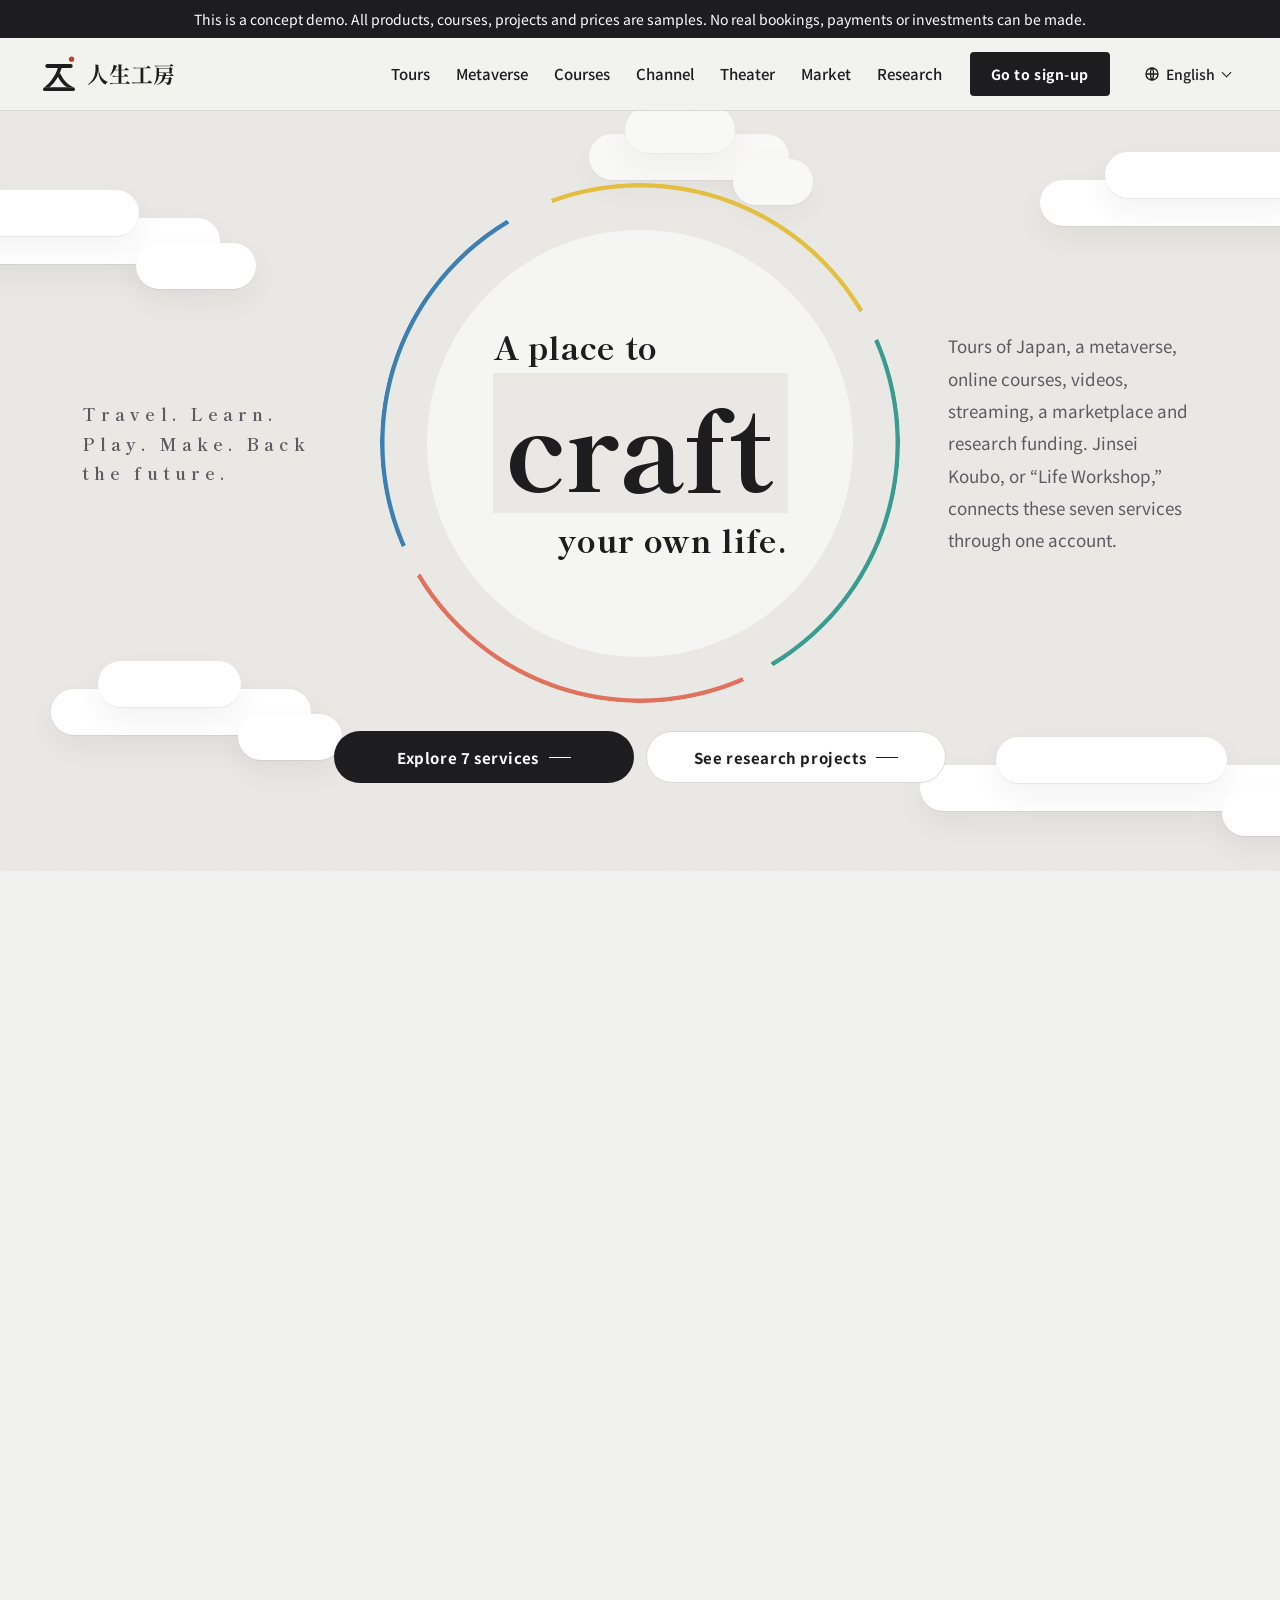
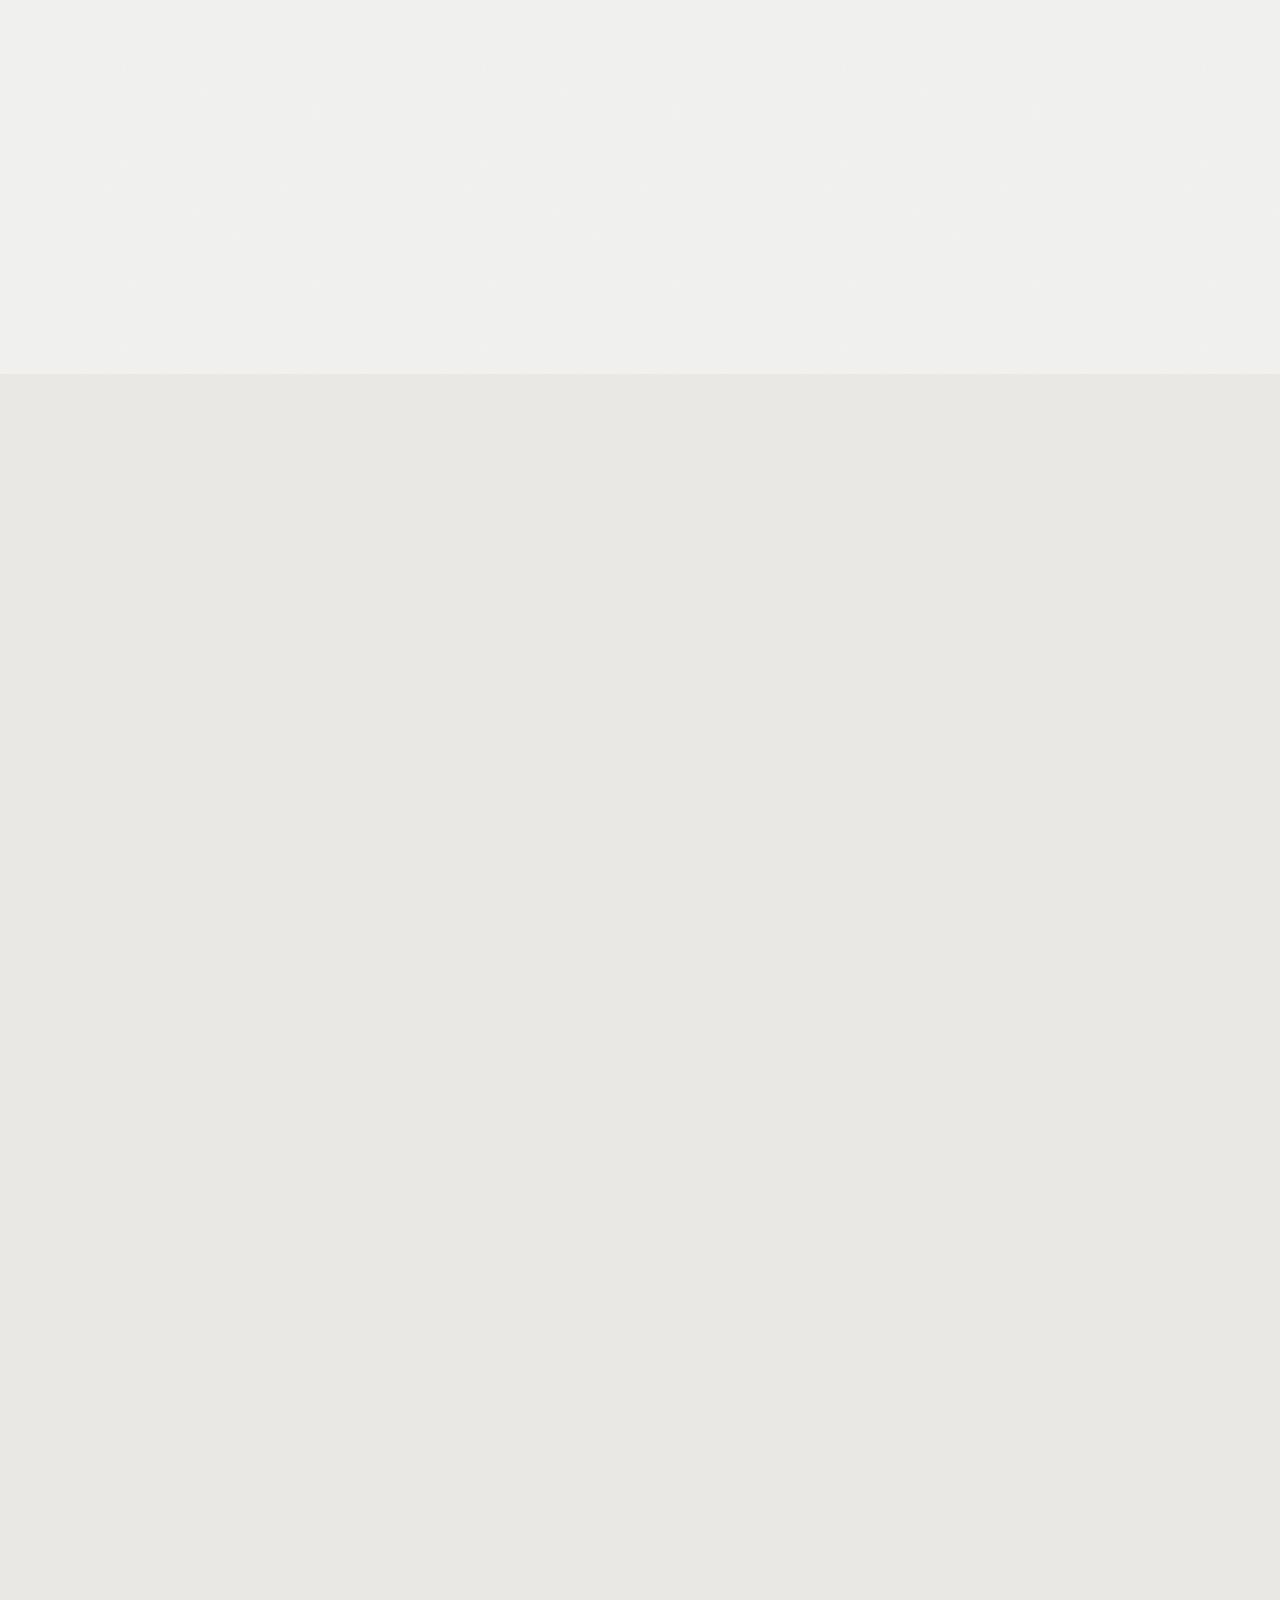
==== commit 744b2343: "予約・申込・カート・支援を最後まで操作できるようにし、トップページを整理 - ツアー予約（日程→人数→確認→完了）、講座の申込、カート（追加・削除・合計・購入手続き）、   研究支援（内容確認→リスク" ====
--- a/index.html
+++ b/index.html
@@ -170,7 +170,7 @@
         </div>
         <p class="swipe-hint" data-i18n="ui.swipe">横にスワイプして見る</p>
         <div class="card-grid" id="tourList"></div>
-        <div class="itinerary">
+        <div class="itinerary" data-detail>
           <h3 class="sub-title" data-i18n="tour.it.title">モデル行程：京都・宇治で茶師と過ごす一日</h3>
           <ol class="timeline">
             <li><time>9:30</time><div><span data-i18n="tour.it.0"><b>宇治駅に集合</b><p>英語ガイドと合流し、1日の流れを確認します。</p></span></div></li>
@@ -225,7 +225,7 @@
     </section>
 
     <!-- ===== 03 ACADEMY ===== -->
-    <section class="section" id="academy" style="--c:var(--c-academy)">
+    <section class="section" id="academy" data-detail style="--c:var(--c-academy)">
       <div class="container">
         <header class="section__head section__head--left">
           <p class="section__en"><span class="badge" aria-hidden="true">学</span>ACADEMY</p>
@@ -246,7 +246,7 @@
     </section>
 
     <!-- ===== 04 CHANNEL ===== -->
-    <section class="section section--tint" id="channel" style="--c:var(--c-channel)">
+    <section class="section section--tint" id="channel" data-detail style="--c:var(--c-channel)">
       <div class="container">
         <header class="section__head section__head--left">
           <p class="section__en"><span class="badge" aria-hidden="true">発</span>CHANNEL</p>
@@ -269,7 +269,7 @@
     </section>
 
     <!-- ===== 05 THEATER ===== -->
-    <section class="section section--theater" id="theater" style="--c:var(--c-theater)">
+    <section class="section section--theater" id="theater" data-detail style="--c:var(--c-theater)">
       <div class="container">
         <header class="section__head section__head--left">
           <p class="section__en"><span class="badge" aria-hidden="true">観</span>THEATER</p>
@@ -295,7 +295,7 @@
     </section>
 
     <!-- ===== 06 MARKET ===== -->
-    <section class="section" id="market" style="--c:var(--c-market)">
+    <section class="section" id="market" data-detail style="--c:var(--c-market)">
       <div class="container">
         <header class="section__head section__head--left">
           <p class="section__en"><span class="badge" aria-hidden="true">市</span>MARKET</p>
@@ -312,6 +312,7 @@
             <button class="chip" data-mfilter="buy">即決</button>
           </div>
           <p class="watch-count">お気に入り <b id="watchCount">0</b>件</p>
+          <button class="cart-btn" id="cartBtn" type="button" data-flow="cart">カート <b id="cartCount">0</b></button>
           <label class="select">
             <span>並び替え</span>
             <select id="marketSort">
@@ -323,7 +324,7 @@
         </div>
         <p class="swipe-hint" data-i18n="ui.swipe">横にスワイプして見る</p>
         <div class="card-grid card-grid--4" id="marketList"></div>
-        <div class="safety">
+        <div class="safety" data-detail>
           <h3 class="sub-title" data-i18n="mk.safe.title">安心して売り買いできるしくみ（構想）</h3>
           <ul class="feature-grid">
             <li class="feature"><span data-i18n="mk.safe.0"><b>本人確認</b><p>出品できるのは、本人確認を済ませた人だけです。</p></span></li>
@@ -358,7 +359,7 @@
         <p class="swipe-hint" data-i18n="ui.swipe">横にスワイプして見る</p>
         <div class="fund-grid" id="fundList"></div>
 
-        <div class="sim">
+        <div class="sim" data-detail>
           <div>
             <h3 class="sim__title">支援シミュレーター</h3>
             <p class="sim__note">案件と口数を選ぶと、支援額の合計と、目標金額に占める割合を確認できます（デモ用の計算です）。</p>
@@ -373,11 +374,11 @@
             <p class="sim__total">支援額<strong id="simTotal">¥10,000</strong></p>
             <p class="sim__share">目標金額に占める割合 <b id="simShare">0.03%</b></p>
             <p class="sim__share">達成までの残り <b id="simRemain">¥0</b></p>
-            <button class="btn btn--primary btn--block" data-toast="デモのため申込はできません">申込内容を確認する（デモ）</button>
-          </div>
-        </div>
-
-        <div class="learn">
+            <button class="btn btn--primary btn--block" data-flow="fund">申込内容を確認する（デモ）</button>
+          </div>
+        </div>
+
+        <div class="learn" data-detail>
           <h3 class="sub-title" data-i18n="fund.learn.title">研究テーマを知る</h3>
           <div class="learn-grid">
             <article class="learn-card">
--- a/assets/css/style.css
+++ b/assets/css/style.css
@@ -1258,3 +1258,77 @@
    （計測ツールが、後回し中の位置のずれを「文字と背景の重なり」と誤検知するのを防ぐ） */
 main:has(> .hero) > section { content-visibility: visible; }
 main:has(> .hero) > section:is(#market, #fund, #ecosystem, #model, #roadmap, #faq) { content-visibility: auto; }
+
+
+/* =========================================================
+   トップページは要点だけ（詳しい内容は各詳細ページに）
+   ========================================================= */
+main:has(> .hero) [data-detail] { display: none; }
+
+/* =========================================================
+   体験の流れ（予約・申込・カート・支援）のダイアログ
+   ========================================================= */
+.cart-btn { display: inline-flex; align-items: center; gap: 8px; min-height: 44px; padding: 0 16px; border-radius: var(--shape-sm); border: 1px solid var(--text); background: var(--surface); font-size: 15px; font-weight: 700; }
+.cart-btn b { display: inline-grid; place-items: center; min-width: 24px; height: 24px; padding: 0 6px; border-radius: 999px; background: var(--shu); color: #fff; font-size: 14px; font-variant-numeric: tabular-nums; }
+.cart-btn.is-bump b { animation: bump .4s var(--ease-emph-decel); }
+@keyframes bump { 40% { transform: scale(1.35); } }
+.btn:disabled { opacity: .55; cursor: default; }
+
+.flow-dlg { width: min(560px, calc(100vw - 24px)); max-height: min(90dvh, 720px); padding: 0; border: 0; border-radius: var(--shape-xl); background: var(--surface); color: var(--text); box-shadow: var(--elevation-4); overflow: hidden; }
+.flow-dlg::backdrop { background: rgba(20, 20, 22, .55); backdrop-filter: blur(2px); }
+.flow-dlg[open] { animation: dlg-in var(--dur-medium) var(--ease-emph-decel); }
+@keyframes dlg-in { from { opacity: 0; transform: translateY(16px) scale(.98); } }
+.flow-dlg__inner { display: grid; grid-template-rows: auto minmax(0, 1fr) auto; max-height: inherit; }
+.flow-dlg__head { position: relative; padding: 22px 64px 14px 24px; border-bottom: 1px solid var(--line); }
+.flow-dlg__step { font-family: var(--font-mono); font-size: 13px; letter-spacing: .08em; color: var(--text-sub); }
+.flow-dlg__head h2 { font-family: var(--font-display); font-weight: 800; font-size: 24px; line-height: 1.4; outline: none; }
+.flow-dlg__close { position: absolute; right: 12px; top: 14px; width: 44px; height: 44px; border: 0; border-radius: 50%; background: transparent; }
+.flow-dlg__close::before { content: "×"; font-size: 26px; line-height: 1; }
+.flow-dlg__close:hover { background: var(--bg-alt); }
+.flow-dlg__body { padding: 20px 24px; overflow-y: auto; display: grid; gap: 16px; align-content: start; }
+.flow-dlg__foot { display: flex; flex-wrap: wrap; gap: 10px; padding: 14px 24px calc(18px + env(safe-area-inset-bottom, 0px)); border-top: 1px solid var(--line); }
+.flow-dlg__foot .btn { flex: 1 1 180px; }
+.flow-dlg__foot .btn::after { display: none; }
+.flow-dlg__lead { font-weight: 700; font-size: 17px; }
+.flow-dlg__note { font-size: 14px; color: var(--text-sub); }
+.flow-dlg__empty { color: var(--text-sub); }
+.opt-list { display: grid; gap: 8px; }
+.opt { display: grid; grid-template-columns: auto minmax(0, 1fr) auto; align-items: center; gap: 12px; min-height: 56px; padding: 8px 16px; border: 1px solid var(--line); border-radius: var(--shape-md); cursor: pointer; }
+.opt:has(input:checked) { border-color: var(--text); box-shadow: inset 0 0 0 1px var(--text); background: var(--bg); }
+.opt.is-off { opacity: .55; cursor: default; }
+.opt input { width: 20px; height: 20px; accent-color: var(--ink); }
+.opt__main { font-weight: 700; font-size: 17px; }
+.opt__sub { font-size: 14px; color: var(--text-sub); }
+.stepper { display: flex; align-items: center; justify-content: center; gap: 20px; }
+.stepper button { width: 56px; height: 56px; border-radius: 50%; border: 1px solid var(--text); background: var(--surface); font-size: 24px; line-height: 1; }
+.stepper button:disabled { opacity: .35; cursor: default; }
+.stepper output { min-width: 120px; text-align: center; font-weight: 900; font-size: 44px; line-height: 1.2; font-variant-numeric: tabular-nums; }
+.stepper output small { font-size: 16px; font-weight: 700; margin-left: 4px; }
+.flow-total { display: grid; justify-items: end; gap: 2px; padding: 14px 16px; border-radius: var(--shape-md); background: var(--bg-alt); font-size: 14px; color: var(--text-sub); }
+.flow-total strong { font-size: 30px; font-weight: 900; color: var(--text); line-height: 1.2; font-variant-numeric: tabular-nums; }
+.sum { margin: 0; display: grid; border-top: 1px solid var(--line); }
+.sum__row { display: grid; grid-template-columns: 7.5em minmax(0, 1fr); gap: 12px; padding: 12px 2px; border-bottom: 1px solid var(--line); }
+.sum dt { font-size: 14px; color: var(--text-sub); font-weight: 700; padding-top: 2px; }
+.sum dd { margin: 0; font-size: 16px; }
+.sum dd b { font-size: 20px; font-weight: 900; font-variant-numeric: tabular-nums; }
+.agree { display: grid; grid-template-columns: auto minmax(0, 1fr); gap: 12px; padding: 14px 16px; border-radius: var(--shape-md); border: 2px solid var(--warning); background: color-mix(in srgb, var(--warning) 7%, var(--surface)); font-size: 15px; cursor: pointer; }
+.agree input { width: 22px; height: 22px; margin-top: 3px; accent-color: var(--ink); }
+.cart-list { display: grid; }
+.cart-list li { display: grid; grid-template-columns: 64px minmax(0, 1fr) auto 44px; align-items: center; gap: 12px; padding: 10px 0; border-bottom: 1px solid var(--line); }
+.cart-list__thumb { position: relative; overflow: hidden; width: 64px; aspect-ratio: 1; border-radius: var(--shape-sm); background: var(--thumb); }
+.cart-list__thumb svg { position: absolute; inset: 0; width: 100%; height: 100%; }
+.cart-list__name { font-weight: 700; font-size: 15px; line-height: 1.5; }
+.cart-list__name small { display: block; font-weight: 400; font-size: 14px; color: var(--text-sub); }
+.cart-list b { font-variant-numeric: tabular-nums; font-weight: 900; }
+.cart-list__del { width: 44px; height: 44px; border: 0; border-radius: 50%; background: transparent; font-size: 22px; color: var(--text-sub); }
+.cart-list__del:hover { background: var(--bg-alt); color: var(--text); }
+.flow-done { display: grid; justify-items: center; gap: 14px; text-align: center; padding: 12px 0; }
+.flow-done__seal { display: grid; place-items: center; width: 84px; height: 84px; border-radius: 50%; border: 3px solid var(--shu); color: var(--shu); font-family: var(--font-display); font-weight: 800; font-size: 40px; transform: rotate(-8deg); }
+@media (prefers-reduced-motion: no-preference) { .flow-done__seal { animation: press .5s var(--ease-emph-decel) both; } }
+@media (max-width: 599px) {
+  .flow-dlg { width: 100vw; max-width: 100vw; margin: auto 0 0; border-radius: var(--shape-xl) var(--shape-xl) 0 0; max-height: 92dvh; }
+  .flow-dlg[open] { animation-name: sheet-in; }
+}
+@keyframes sheet-in { from { transform: translateY(100%); } }
+
+.flow-dlg__head h2:focus-visible { outline: none; box-shadow: none; }
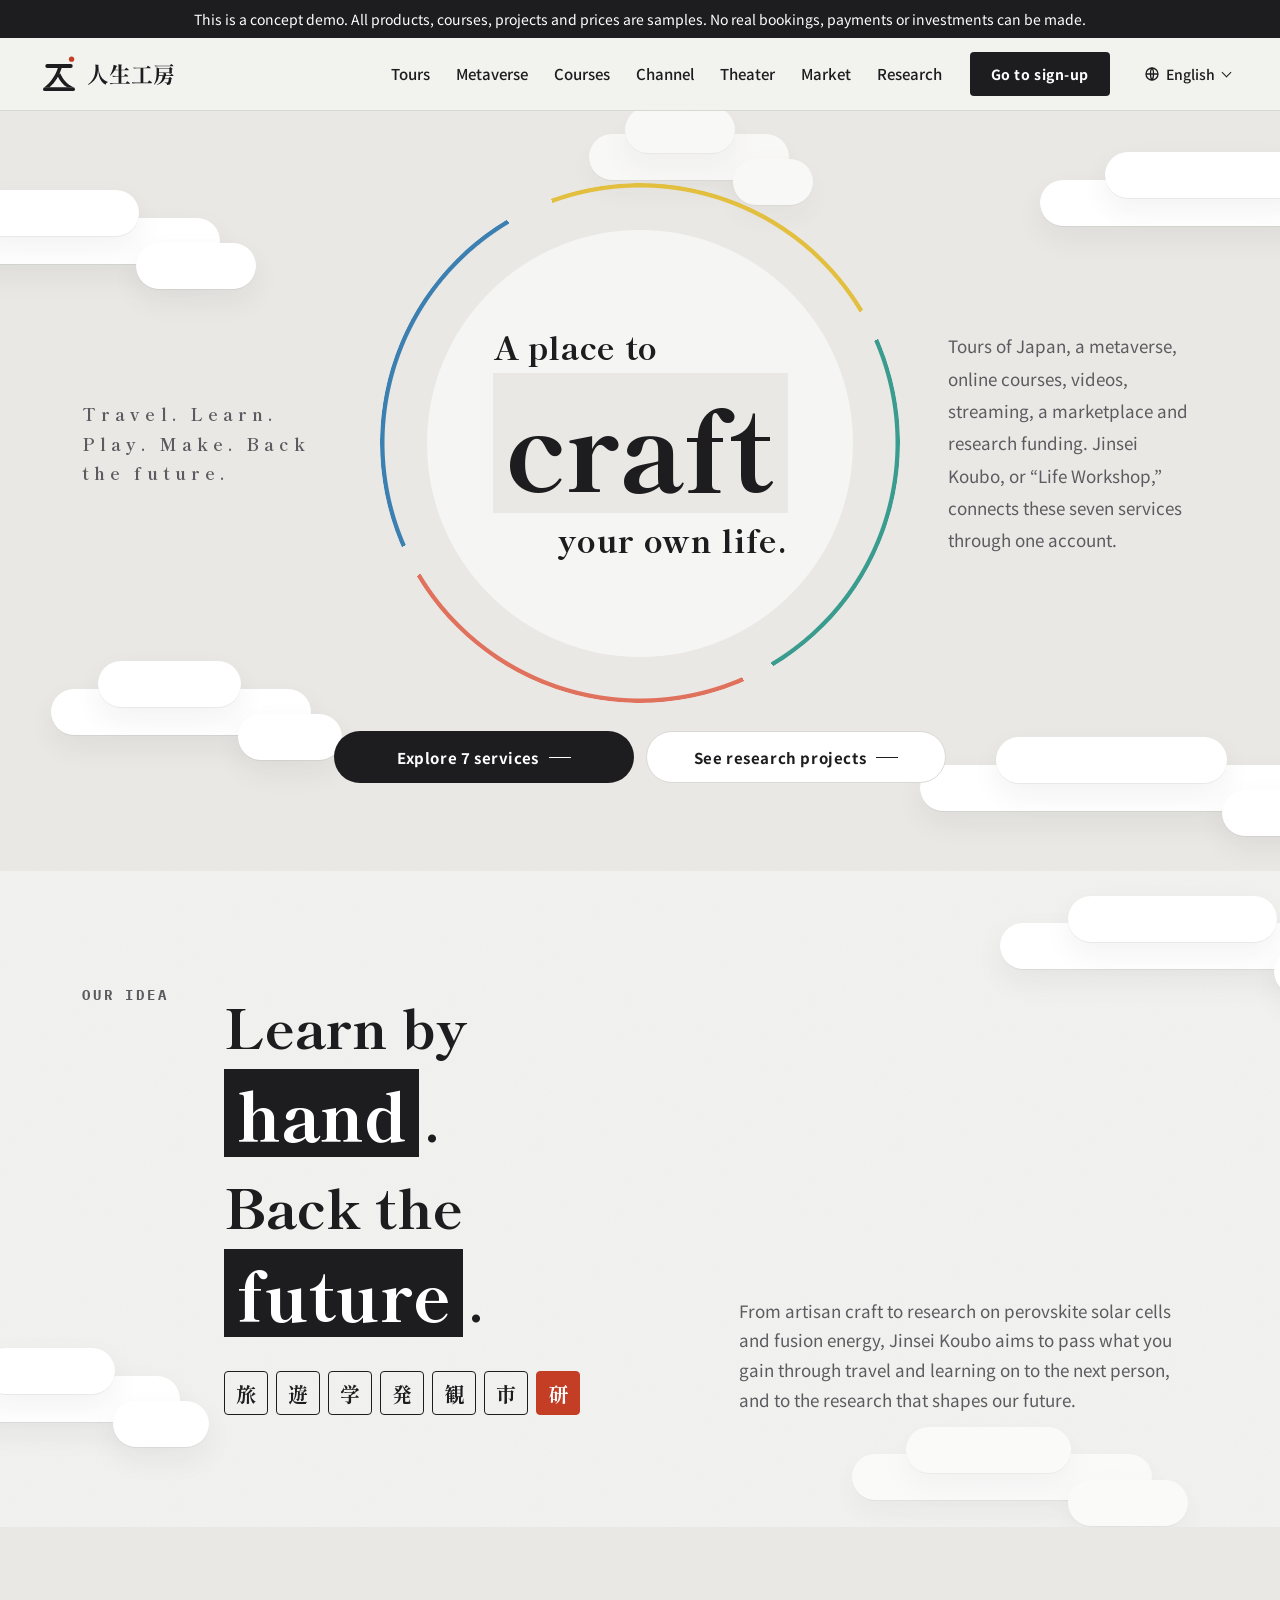
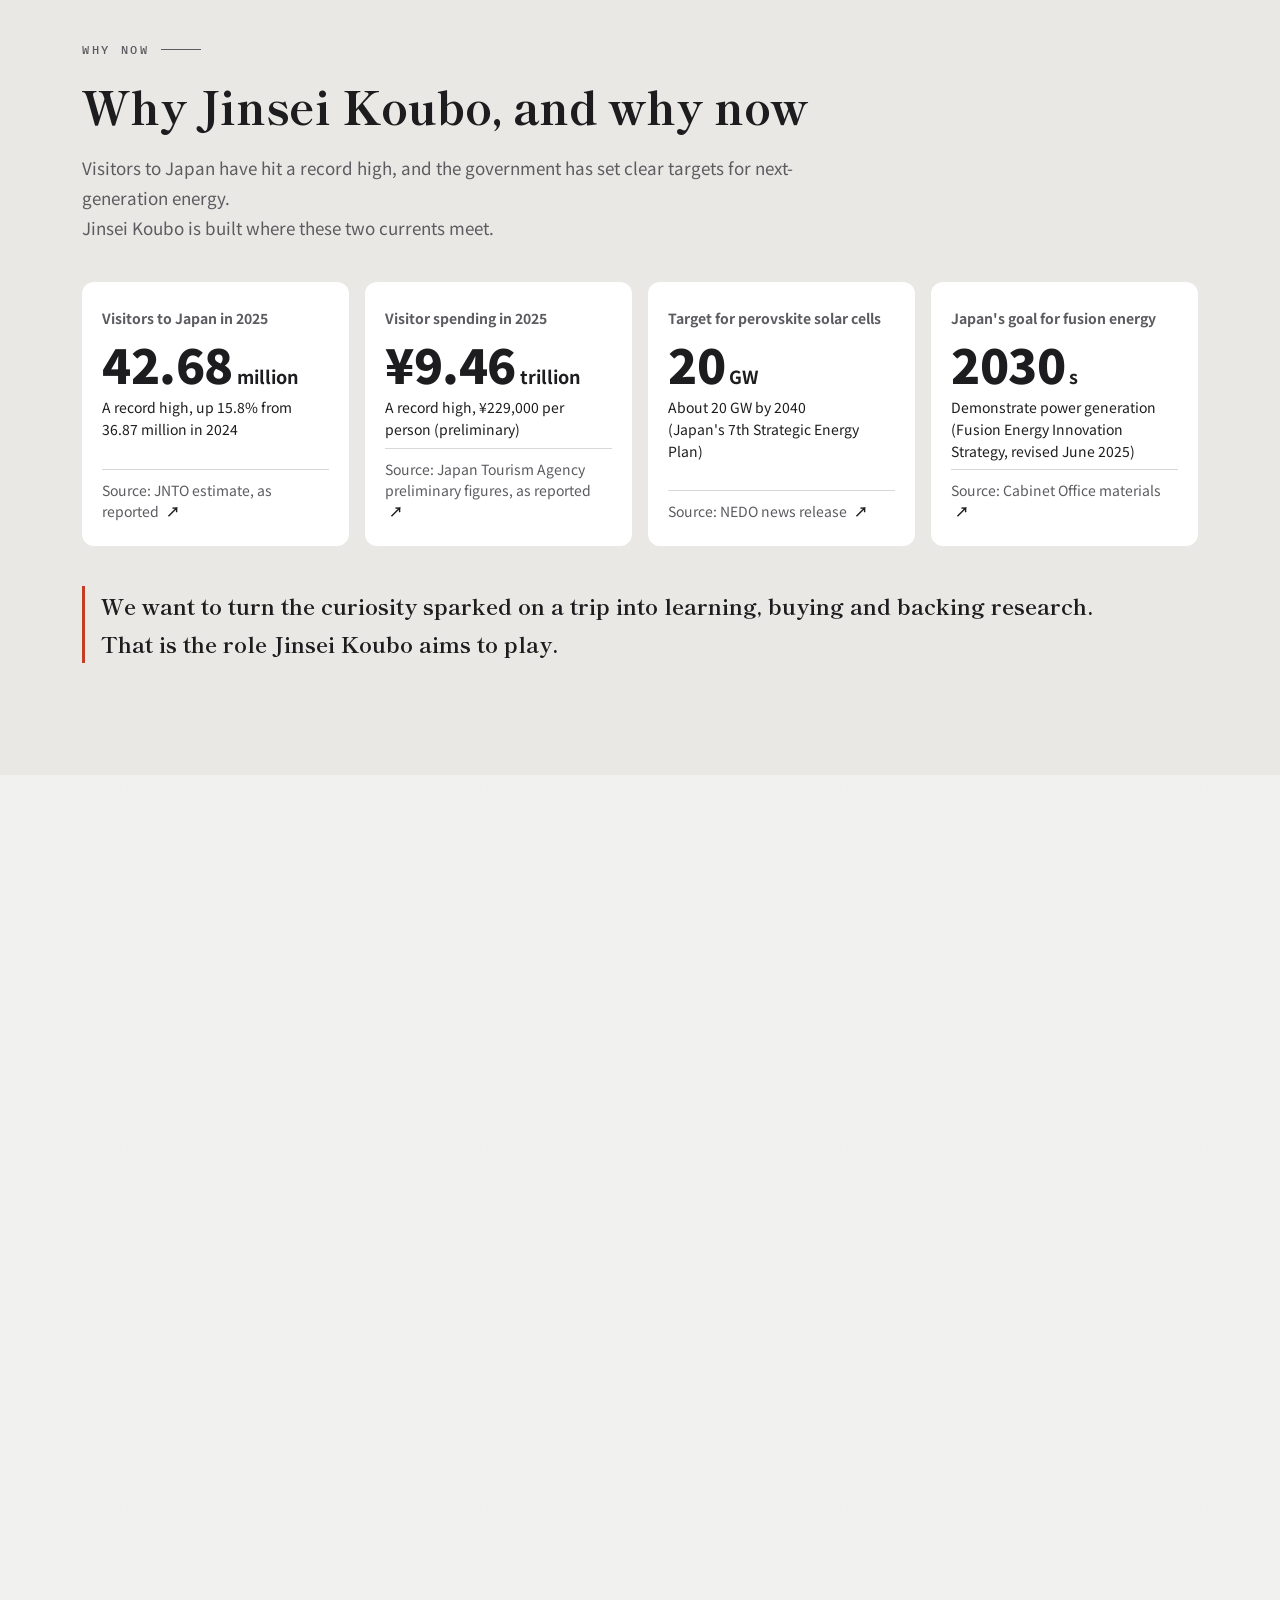
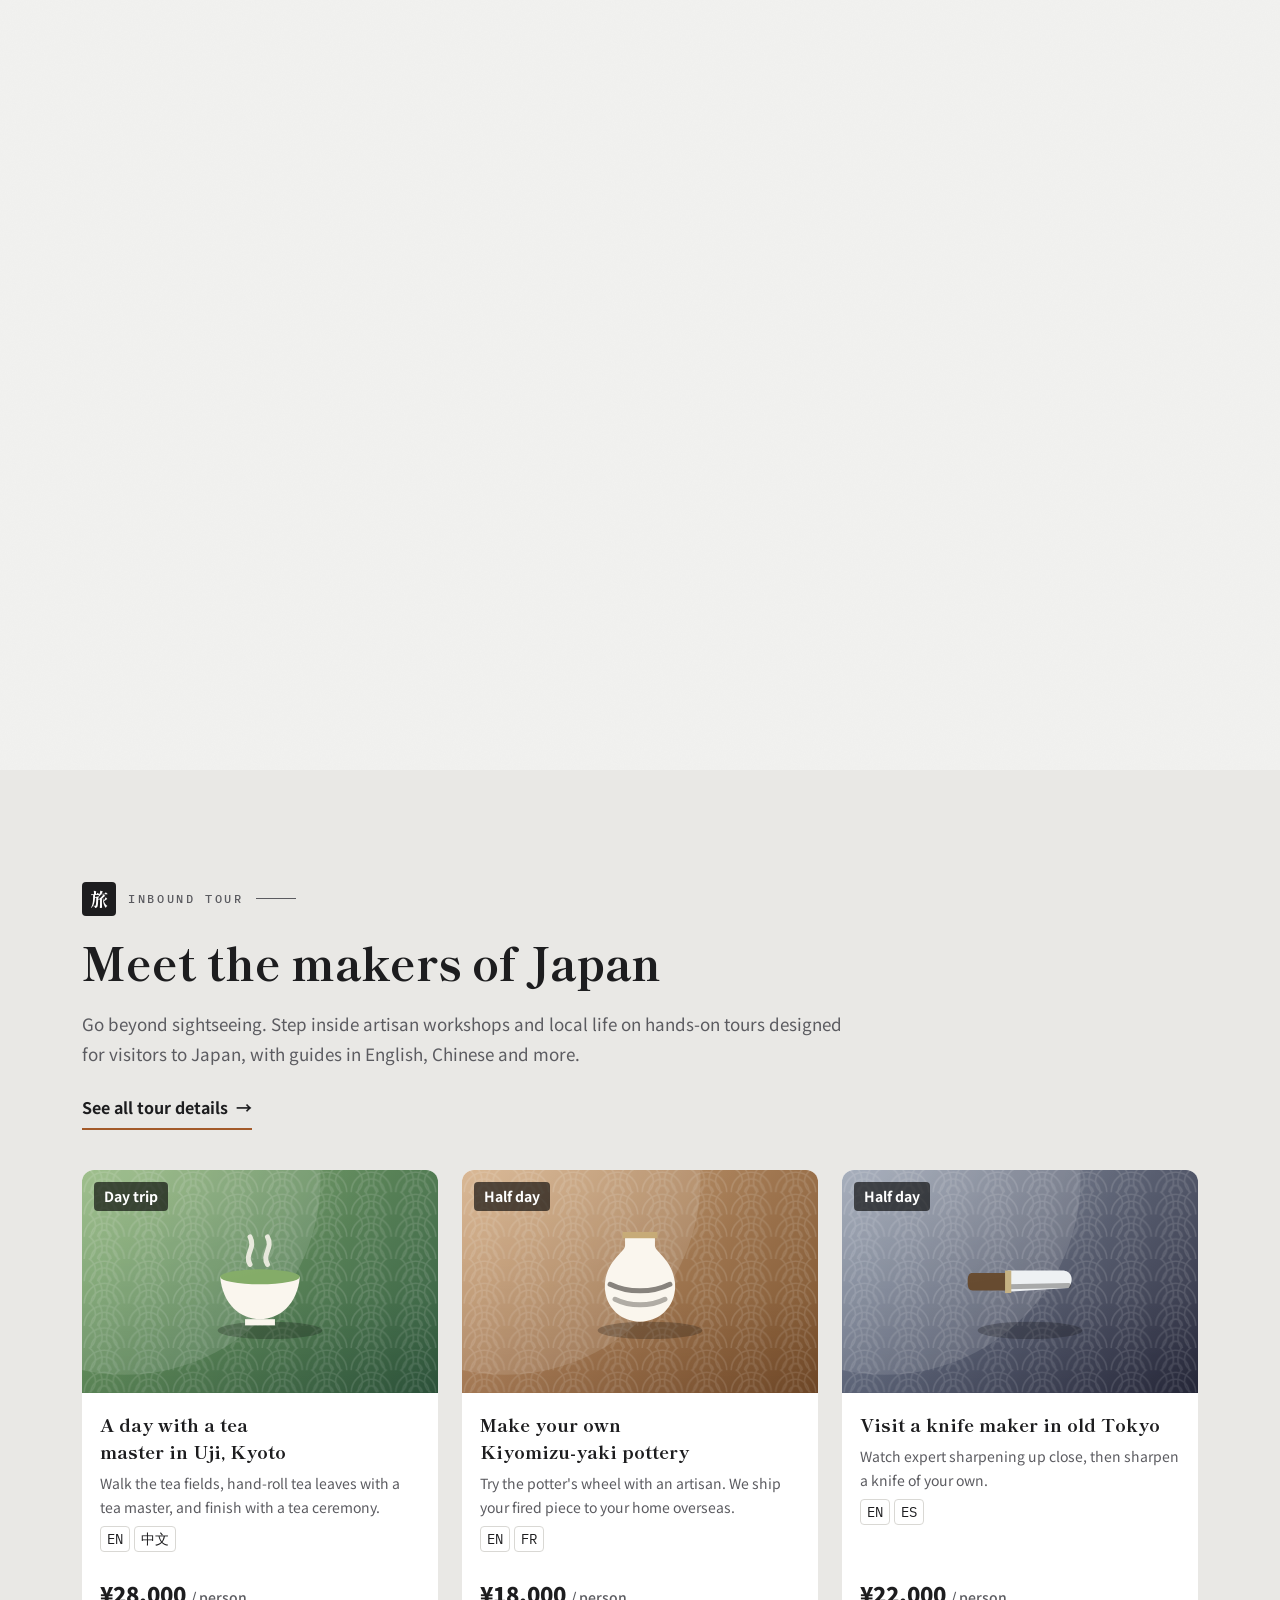
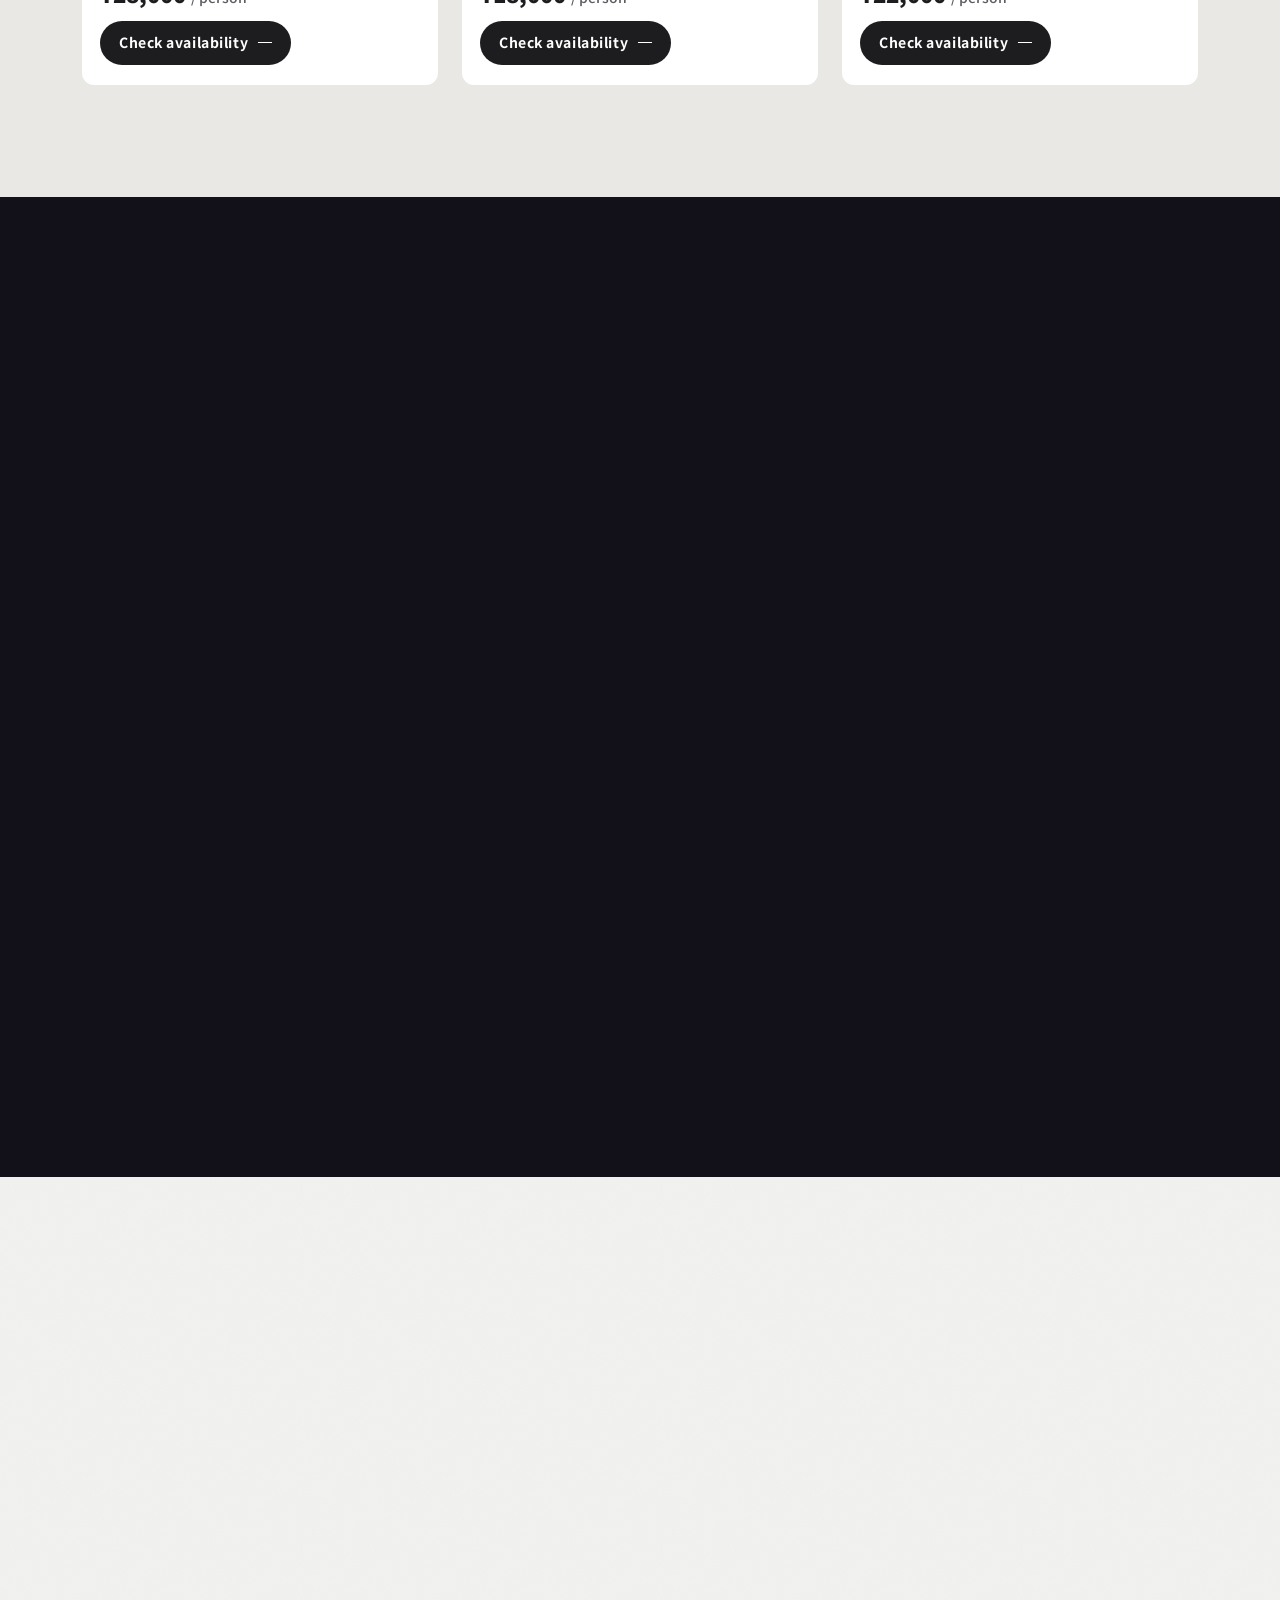
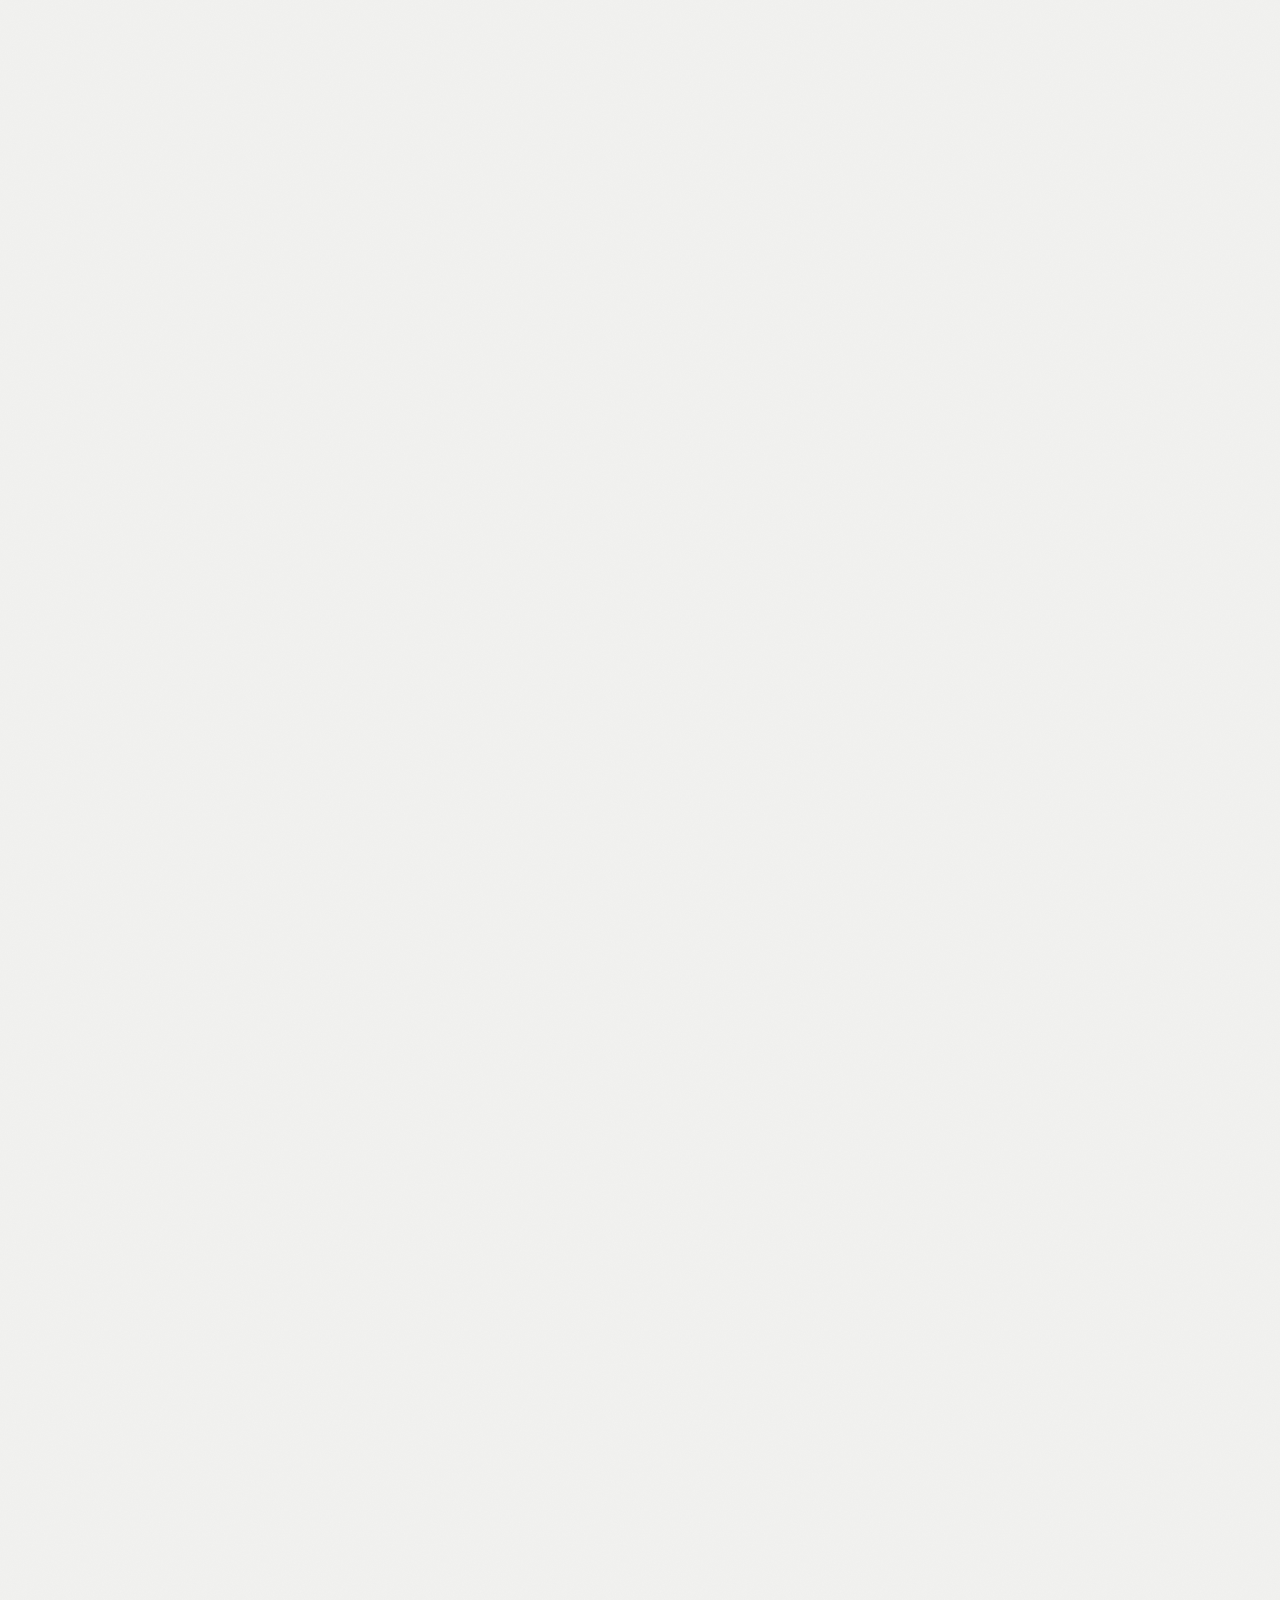
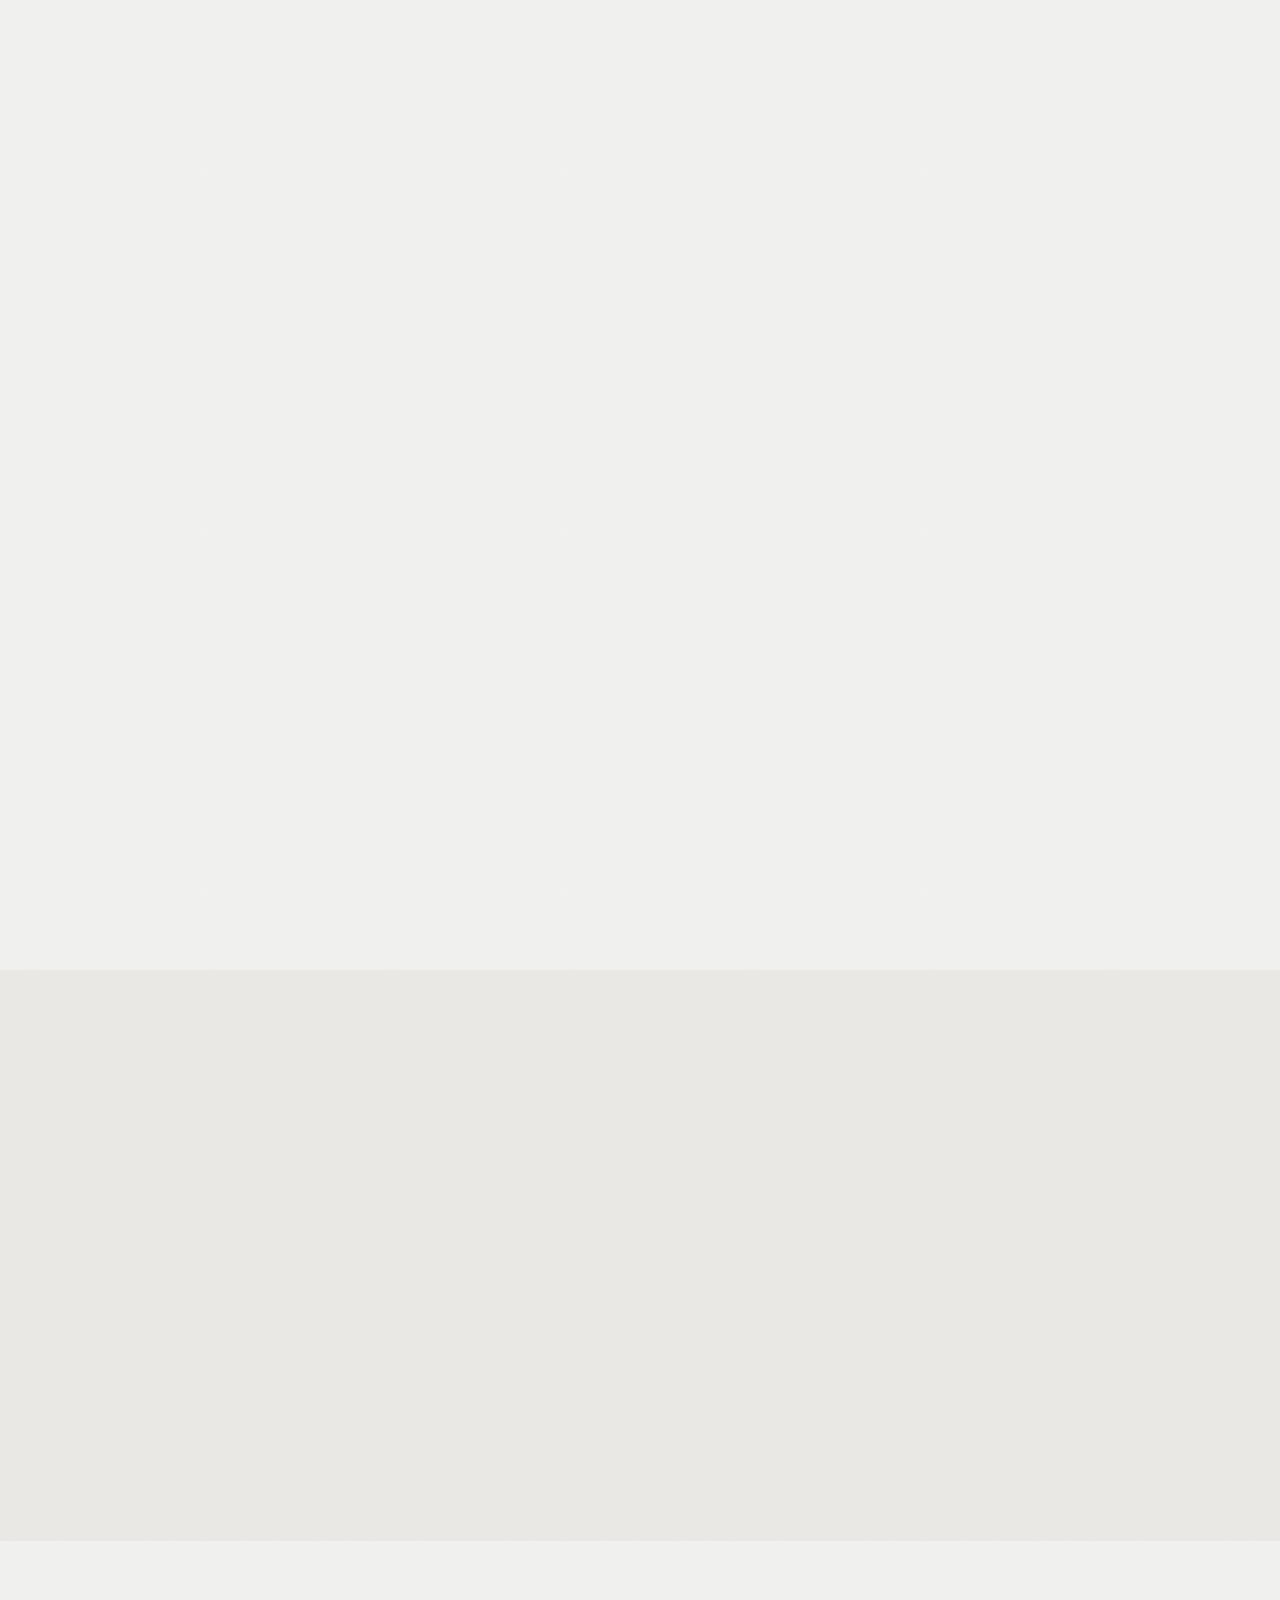
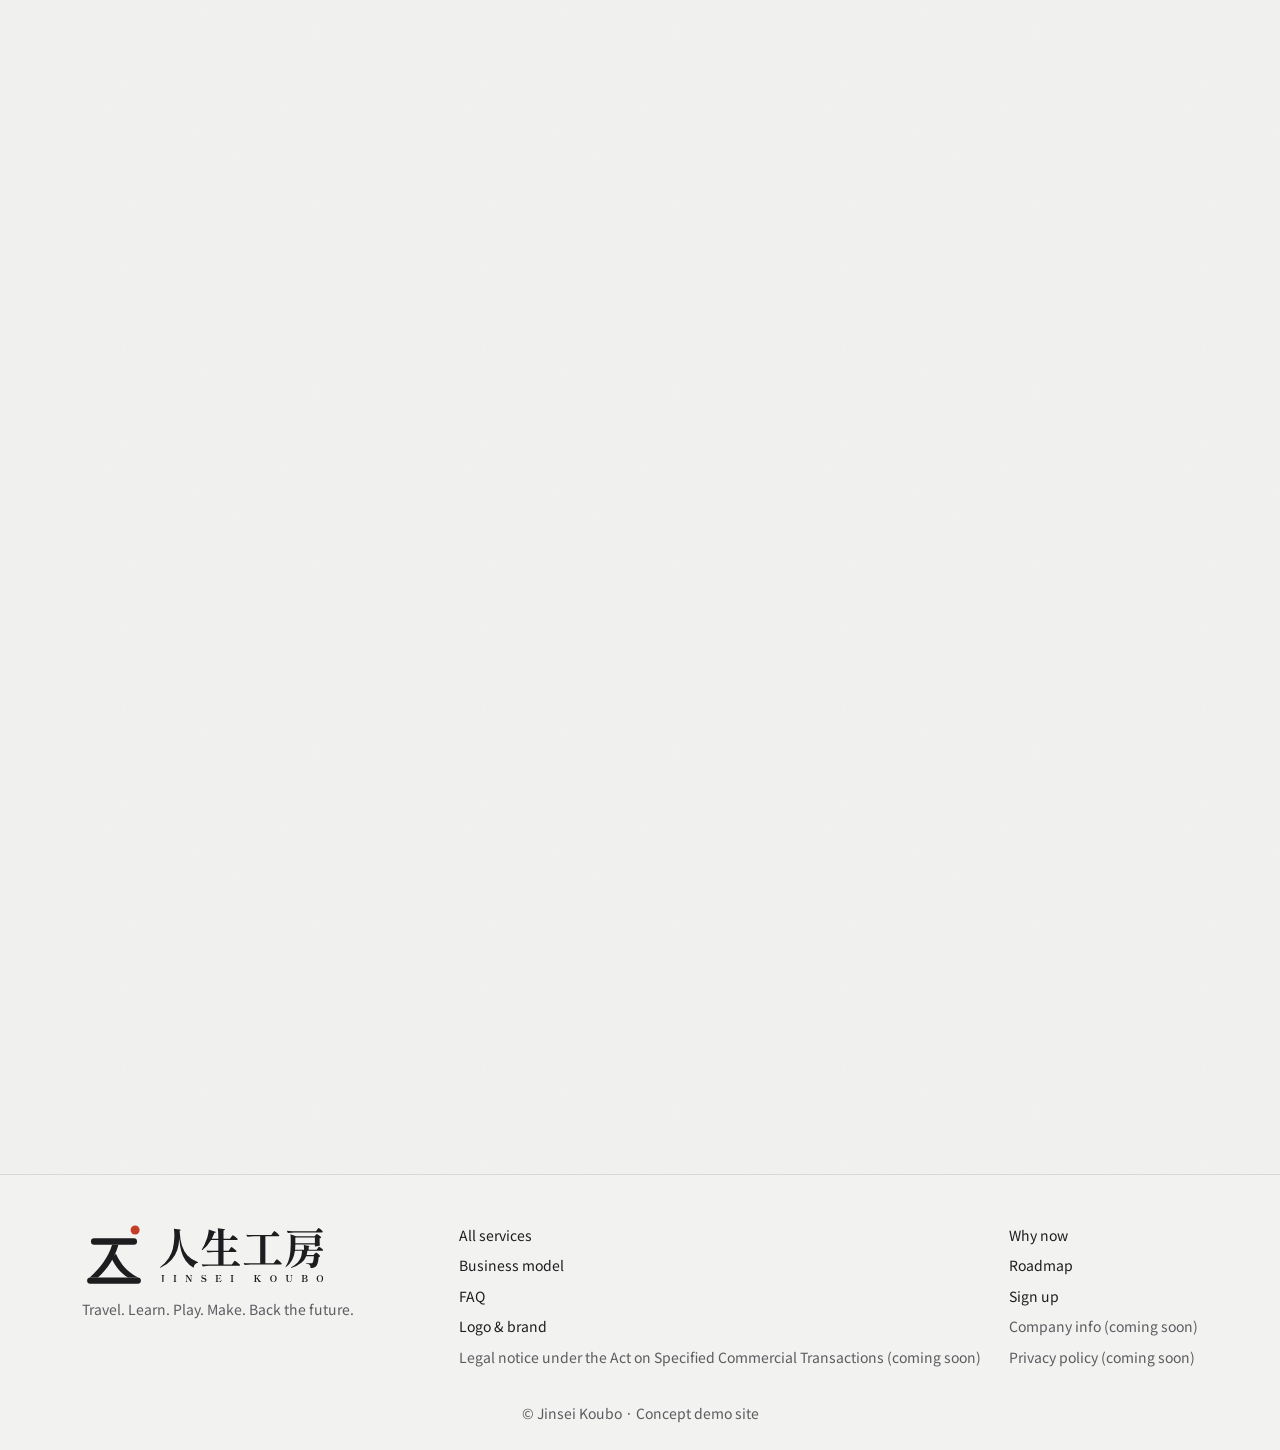
==== commit d6e6d614: "公開前の総点検と、スマホのトップの短縮 - 点検：リンク260件に切れなし、キーボードだけで全ページ操作可、表記ゆれ・コントラストを確認 - 修正：隠しているはずのボタンが表示される不具合（hidde" ====
--- a/index.html
+++ b/index.html
@@ -30,7 +30,7 @@
   <a class="skip" href="#main">本文へスキップ</a>
 
   <div class="demo-bar" role="note">
-    このサイトは構想段階のデモです。表示している商品・講座・案件・金額はすべてサンプルで、実際の申込・決済・投資はできません。
+    このサイトは構想段階のデモです。表示している商品・講座・案件・金額はすべてサンプルで、実際の申込み・決済・投資はできません。
   </div>
 
   <header class="header" id="top">
@@ -162,7 +162,7 @@
           </p>
           <a class="more-link" href="tour.html">ツアーの詳細を見る</a>
         </header>
-        <div class="filter" role="group" aria-label="ツアーの地域で絞り込み">
+        <div class="filter" data-detail role="group" aria-label="ツアーの地域で絞り込み">
           <button class="chip is-active" data-filter="all">すべて</button>
           <button class="chip" data-filter="kyoto">京都</button>
           <button class="chip" data-filter="tokyo">東京</button>
@@ -349,7 +349,7 @@
           <a class="more-link" href="fund.html">研究ファンドの詳細を見る</a>
         </header>
 
-        <ol class="flow" aria-label="支援の流れ">
+        <ol class="flow" aria-label="支援の流れ" data-detail>
           <li><span>1</span><strong>案件を選ぶ</strong><p>研究内容・リスク・<br>資金の使い道を確認</p></li>
           <li><span>2</span><strong>1口から申し込む</strong><p>1口1万円程度を<br>想定</p></li>
           <li><span>3</span><strong>進捗を見届ける</strong><p>レポート・動画・<br>研究室見学会</p></li>
@@ -404,7 +404,7 @@
           </div>
         </div>
 
-        <div class="risk" role="note">
+        <div class="risk" role="note" data-fold>
           <h3>ご注意（構想段階の注記）</h3>
           <ul>
             <li>研究開発は成功が保証されたものではなく、支援したお金が戻らない可能性があります。</li>
@@ -446,7 +446,7 @@
           <h2 class="section__title" data-i18n="model.title">収益のしくみ（案）</h2>
           <p class="section__lead" data-i18n="model.lead">7つのサービスは、それぞれ違う方法で売上をつくり、互いにお客さまを送り合います。<br class="pc">ひとつのサービスに頼らないことで、事業全体を安定させるねらいです。</p>
         </header>
-        <div class="table-wrap">
+        <div data-fold class="table-wrap">
           <table class="data-table data-table--model">
             <thead data-i18n="model.head"><tr><th scope="col">サービス</th><th scope="col">主な収益</th><th scope="col">ほかのサービスへのつながり</th></tr></thead>
             <tbody data-i18n="model.body"><tr><th scope="row"><span class="mark">旅</span>インバウンドツアー</th><td>ツアー代金</td><td>参加者を講座・マーケットへ案内</td></tr><tr><th scope="row"><span class="mark">遊</span>メタバース工房</th><td>有料イベント、デジタル商品の販売</td><td>3D展示から商品の購入へ</td></tr><tr><th scope="row"><span class="mark">学</span>アカデミー</th><td>受講料</td><td>修了者が工房チャンネルで発信</td></tr><tr><th scope="row"><span class="mark">発</span>工房チャンネル</th><td>広告、応援（投げ銭）の手数料</td><td>動画から講座・ツアーへ</td></tr><tr><th scope="row"><span class="mark">観</span>工房シアター</th><td>月額料金</td><td>作品を通じて研究や職人を知り、支援へ</td></tr><tr><th scope="row"><span class="mark">市</span>工房マーケット</th><td>売買手数料</td><td>売上の一部を研究ファンドへ（検討中）</td></tr><tr><th scope="row"><span class="mark">研</span>未来研究ファンド</th><td>運営手数料（案）</td><td>支援者向けの研究室見学ツアー</td></tr></tbody>
@@ -464,7 +464,7 @@
           <h2 class="section__title">最終形態までの<br class="sp">ロードマップ（案）</h2>
           <p class="section__lead">すべてを一度に始めるのではなく、段階的に広げていく想定です。</p>
         </header>
-        <ol class="roadmap">
+        <ol data-fold class="roadmap">
           <li><span class="roadmap__phase">PHASE 1</span><h3>入口をつくる</h3><p>インバウンドツアー／オンライン講座／工房チャンネル</p></li>
           <li><span class="roadmap__phase">PHASE 2</span><h3>売る・観る</h3><p>工房マーケット／工房シアター</p></li>
           <li><span class="roadmap__phase">PHASE 3</span><h3>集う</h3><p>メタバース工房（イベント・ゲーム・3D展示）</p></li>
@@ -484,7 +484,7 @@
           <details><summary>今すぐ使えるサービスはありますか？</summary><p>現在は構想段階のため、まだ利用できるサービスはありません。下の事前登録で、サービス開始のお知らせを受け取れるようにする予定です。</p></details>
           <details><summary>アカウントはサービスごとに必要ですか？</summary><p>ひとつの共通アカウントで、7つのサービスすべてを使えるようにする構想です。</p></details>
           <details><summary>研究ファンドに1万円を出すと、お金は増えますか？</summary><p>増えるとは限りません。研究は失敗することもあり、支援したお金が戻らない可能性があります。リターンの形（成果報告、見学会、金銭的な分配など）は案件ごとに異なる想定で、金銭的な分配を行う場合は法令にもとづく体制を整えてから開始します。</p></details>
-          <details><summary>海外からツアーに申し込めますか？</summary><p>訪日客向けのサービスのため、英語などの多言語での申込・案内に対応する予定です。</p></details>
+          <details><summary>海外からツアーに申し込めますか？</summary><p>訪日客向けのサービスのため、英語などの多言語での申込み・案内に対応する予定です。</p></details>
           <details><summary>マーケットに出品するには何が必要ですか？</summary><p>共通アカウントと本人確認を行えば、個人でも出品できる仕組みを想定しています。出品できない品物のルールは、正式公開時にお知らせします。</p></details>
         </div>
       </div>
--- a/assets/css/style.css
+++ b/assets/css/style.css
@@ -1332,3 +1332,43 @@
 @keyframes sheet-in { from { transform: translateY(100%); } }
 
 .flow-dlg__head h2:focus-visible { outline: none; box-shadow: none; }
+
+/* hidden 属性は、どのデザインの指定よりも優先して隠す */
+[hidden] { display: none !important; }
+
+
+/* =========================================================
+   スマホのトップをさらに短く
+   ========================================================= */
+.fold-btn { display: none; }
+@media (max-width: 767px) {
+  main:has(> .hero) [data-fold].is-folded {
+    max-height: 340px; overflow: hidden; position: relative;
+    -webkit-mask-image: linear-gradient(#000 70%, transparent);
+            mask-image: linear-gradient(#000 70%, transparent);
+  }
+  main:has(> .hero) .fold-btn {
+    display: flex; align-items: center; justify-content: center; gap: 8px; width: 100%; min-height: 48px; margin-top: 8px;
+    border: 1px solid var(--text); border-radius: var(--shape-full); background: var(--surface); font-weight: 700; font-size: 15px;
+  }
+  main:has(> .hero) .fold-btn::after { content: ""; width: 8px; height: 8px; border-right: 2px solid currentColor; border-bottom: 2px solid currentColor; transform: translateY(-2px) rotate(45deg); }
+  main:has(> .hero) .fold-btn[aria-expanded="true"]::after { transform: translateY(2px) rotate(-135deg); }
+
+  /* サービスの帯：スマホのトップでは説明文を省き、細い帯にする */
+  main:has(> .hero) .work { min-height: 84px; padding-block: 16px; }
+  main:has(> .hero) .work p { display: none; }
+  main:has(> .hero) .work__mark { font-size: 44px; }
+  main:has(> .hero) .work h3 { font-size: 20px; }
+  /* メタバース：トップでは機能の一覧を省く（詳細ページで紹介） */
+  main:has(> .hero) .meta__features { display: none; }
+  /* 3つの円とその説明：説明は1行ずつ詰める */
+  main:has(> .hero) .eco { gap: 24px; }
+  main:has(> .hero) .venn { width: min(100%, 300px); }
+  main:has(> .hero) .eco__item { padding: 14px 2px; }
+  main:has(> .hero) .eco__item p { display: none; }
+}
+@media (max-width: 767px) {
+  /* スマホのトップは、セクションの上下の余白を少しつめる */
+  main:has(> .hero) > .section { padding-block: 52px; }
+  main:has(> .hero) [data-fold].risk.is-folded { max-height: 150px; }
+}
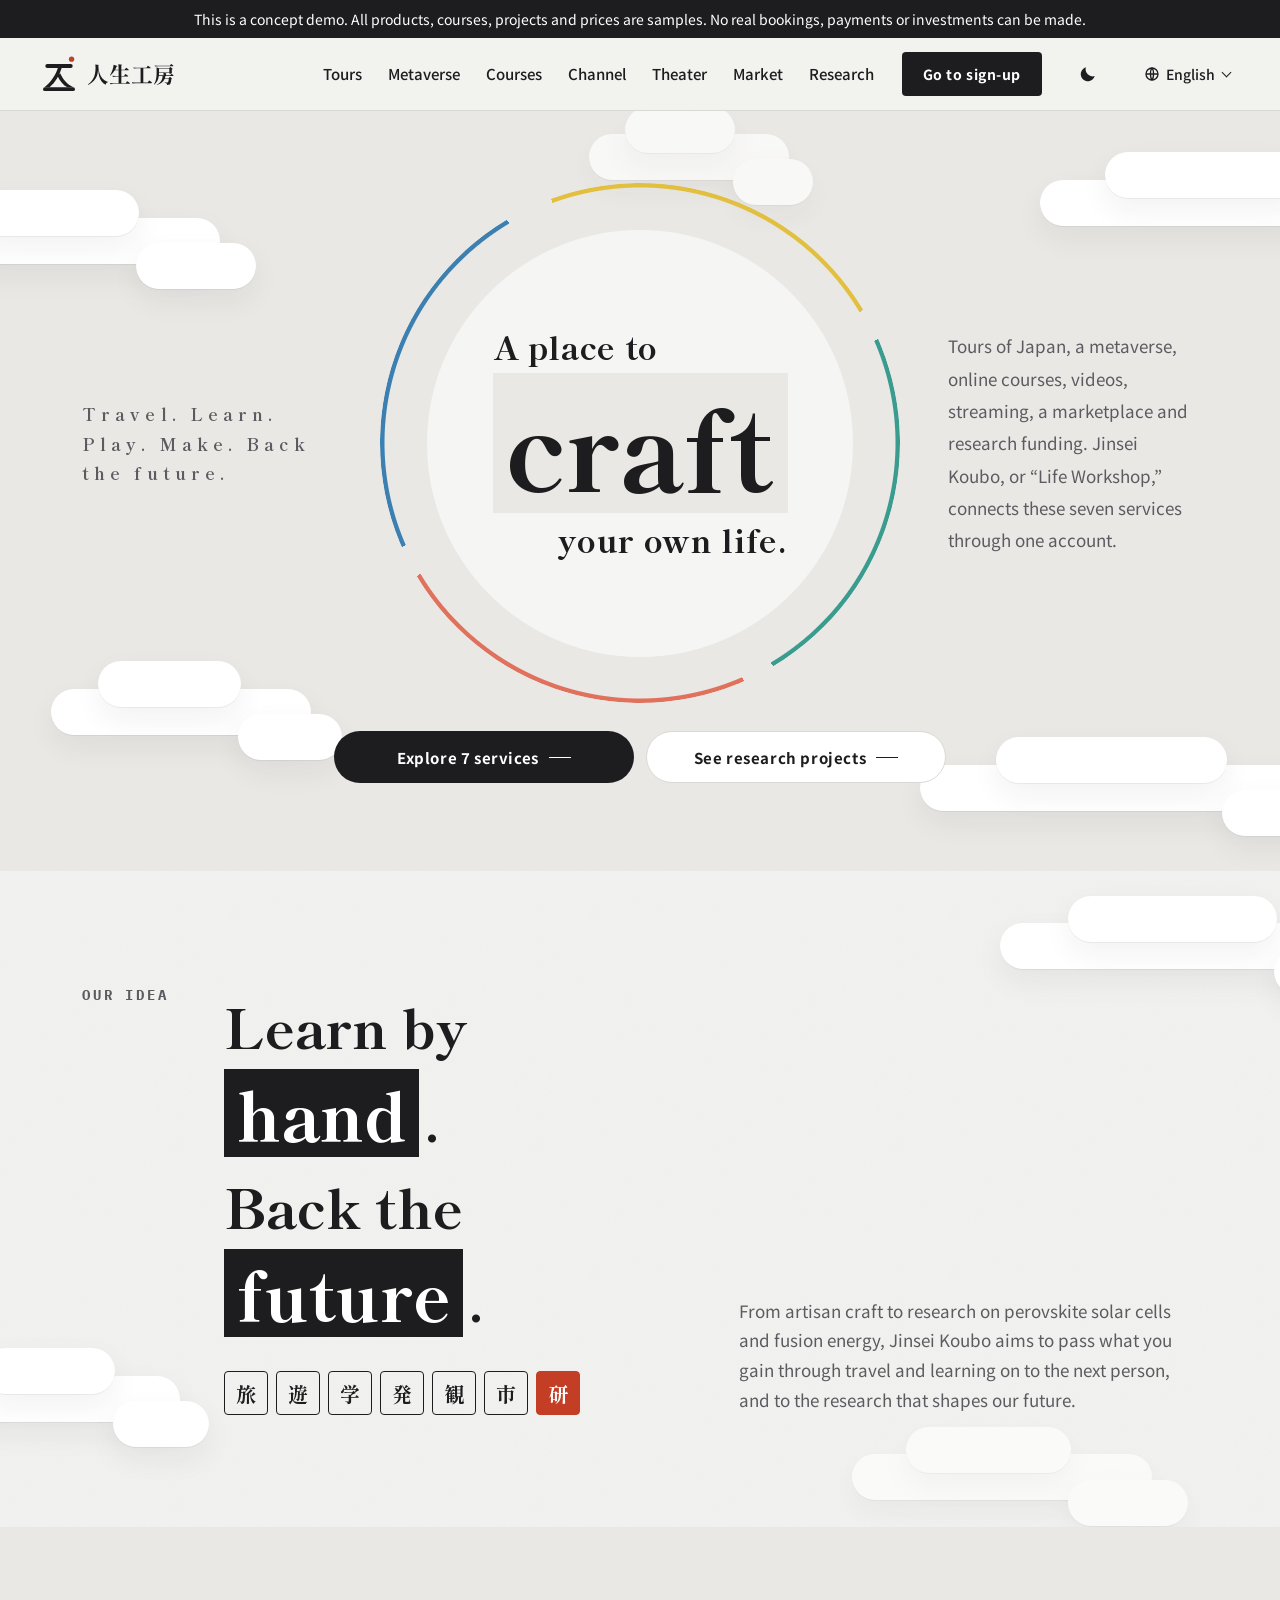
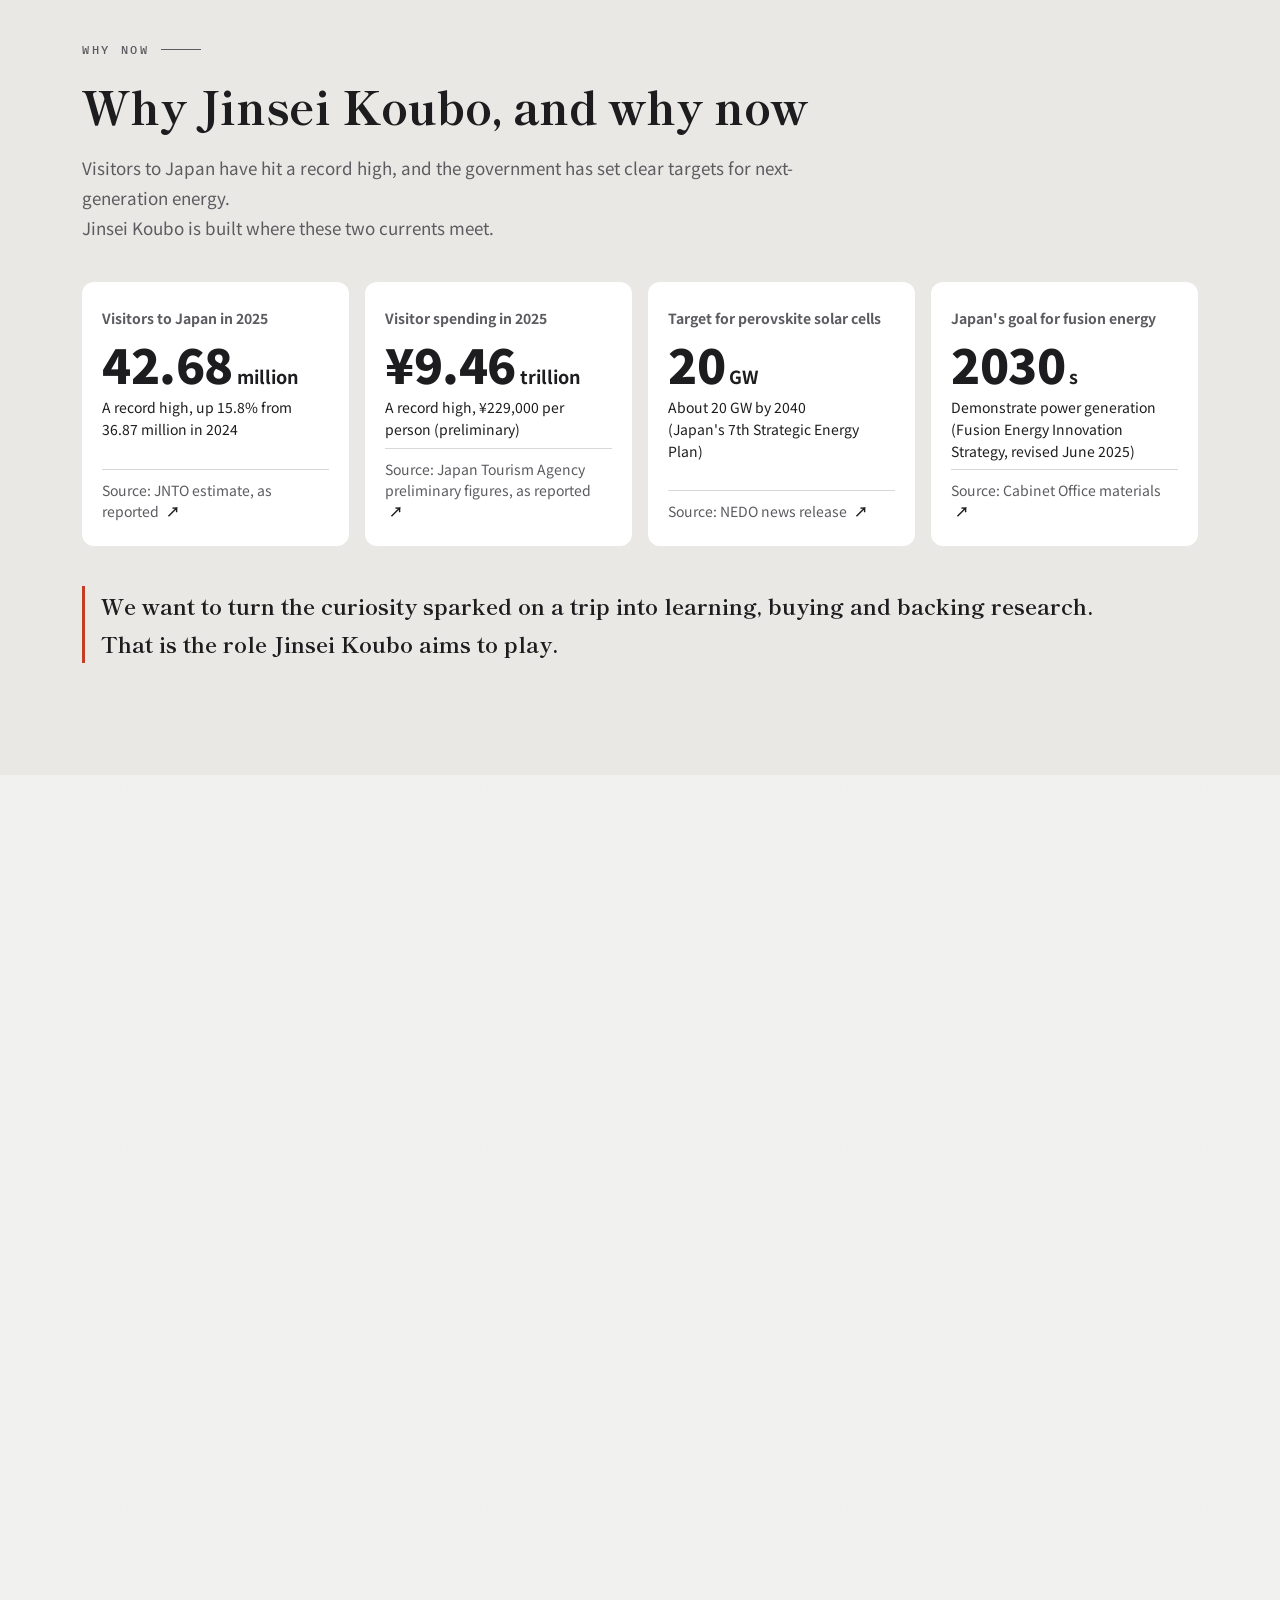
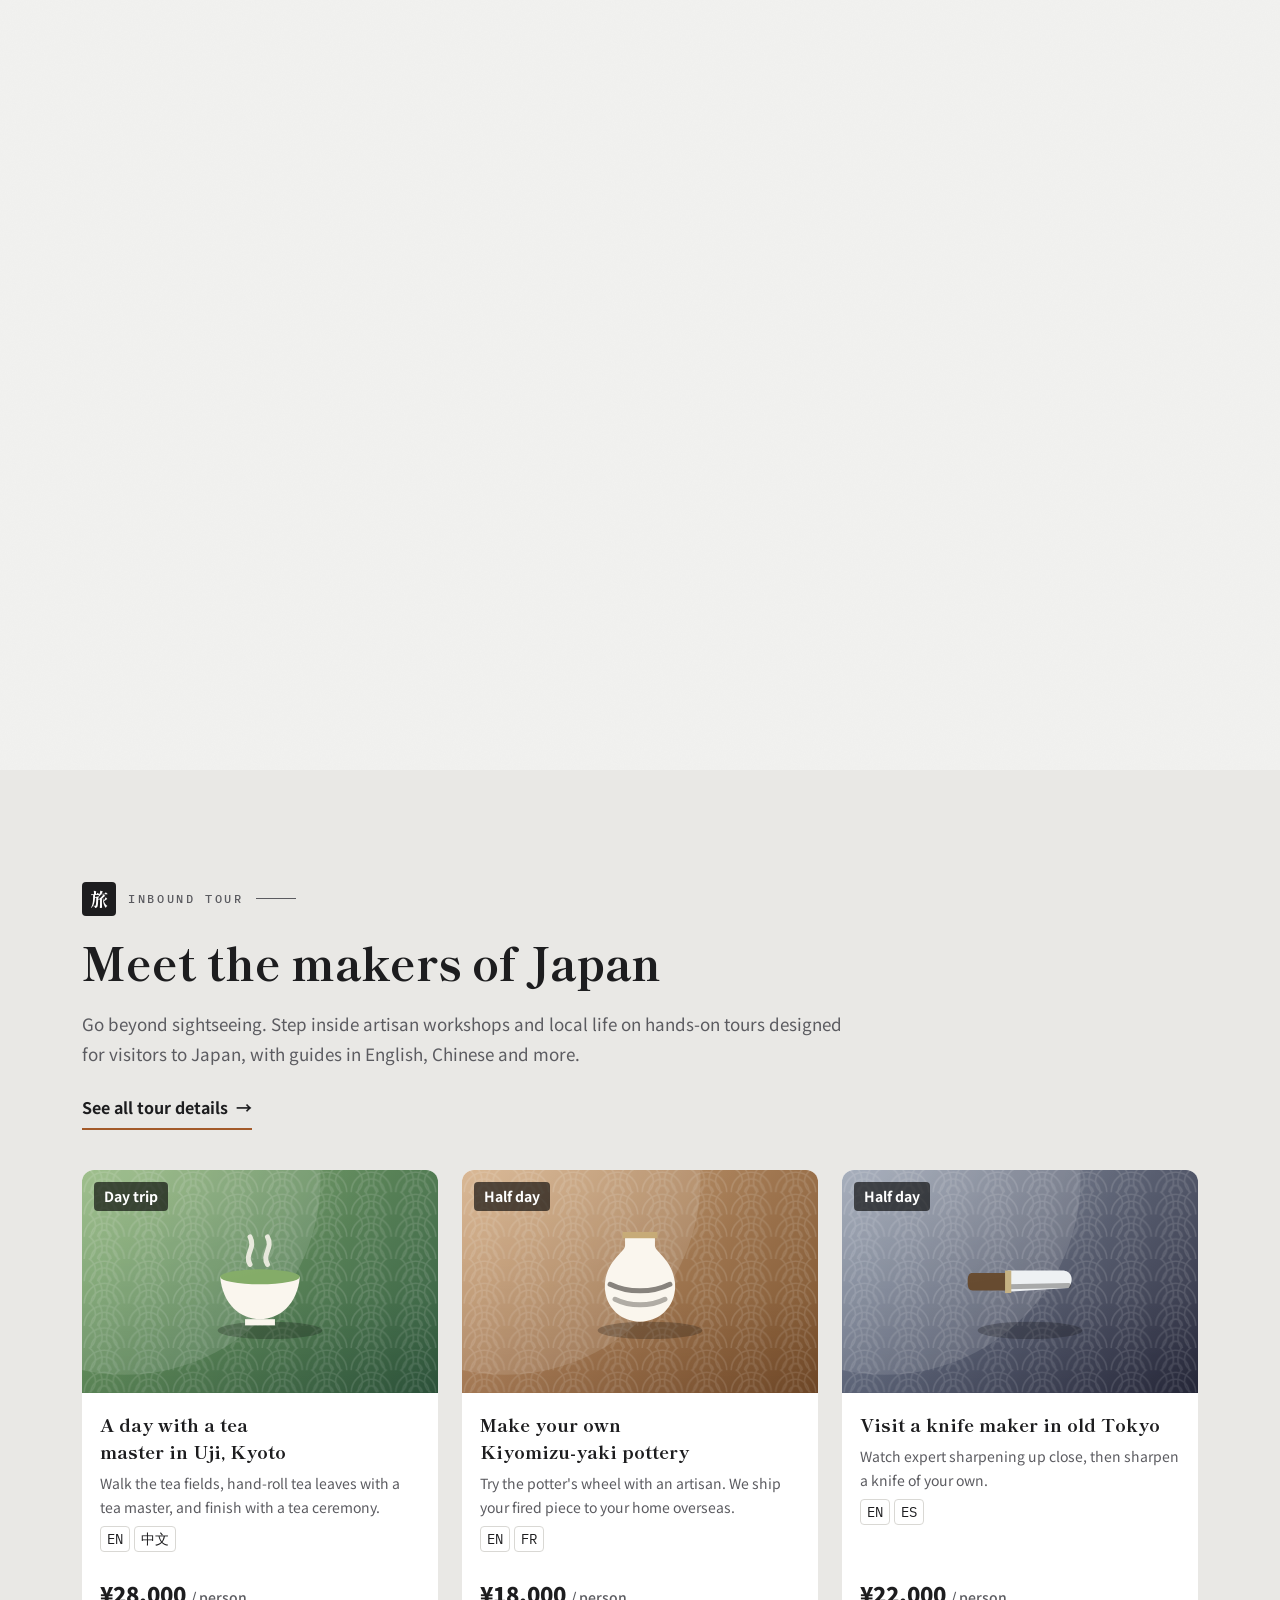
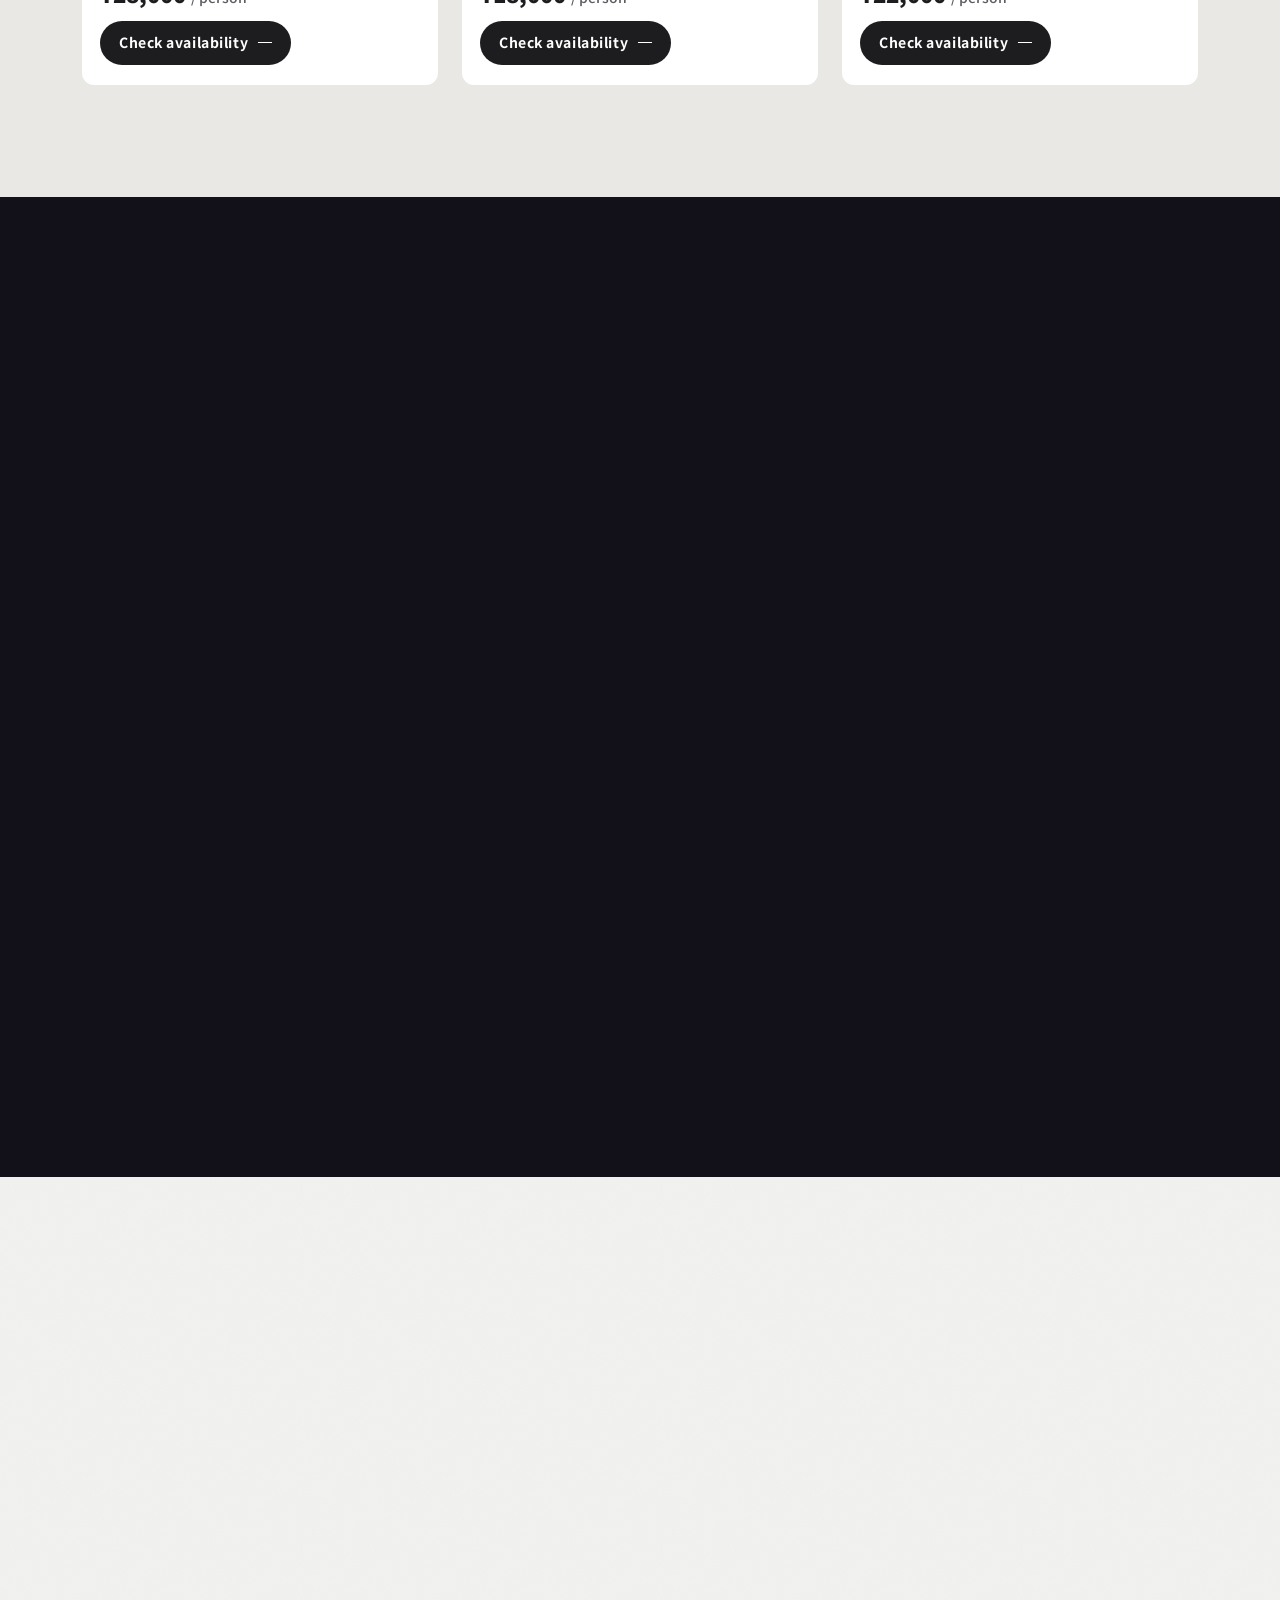
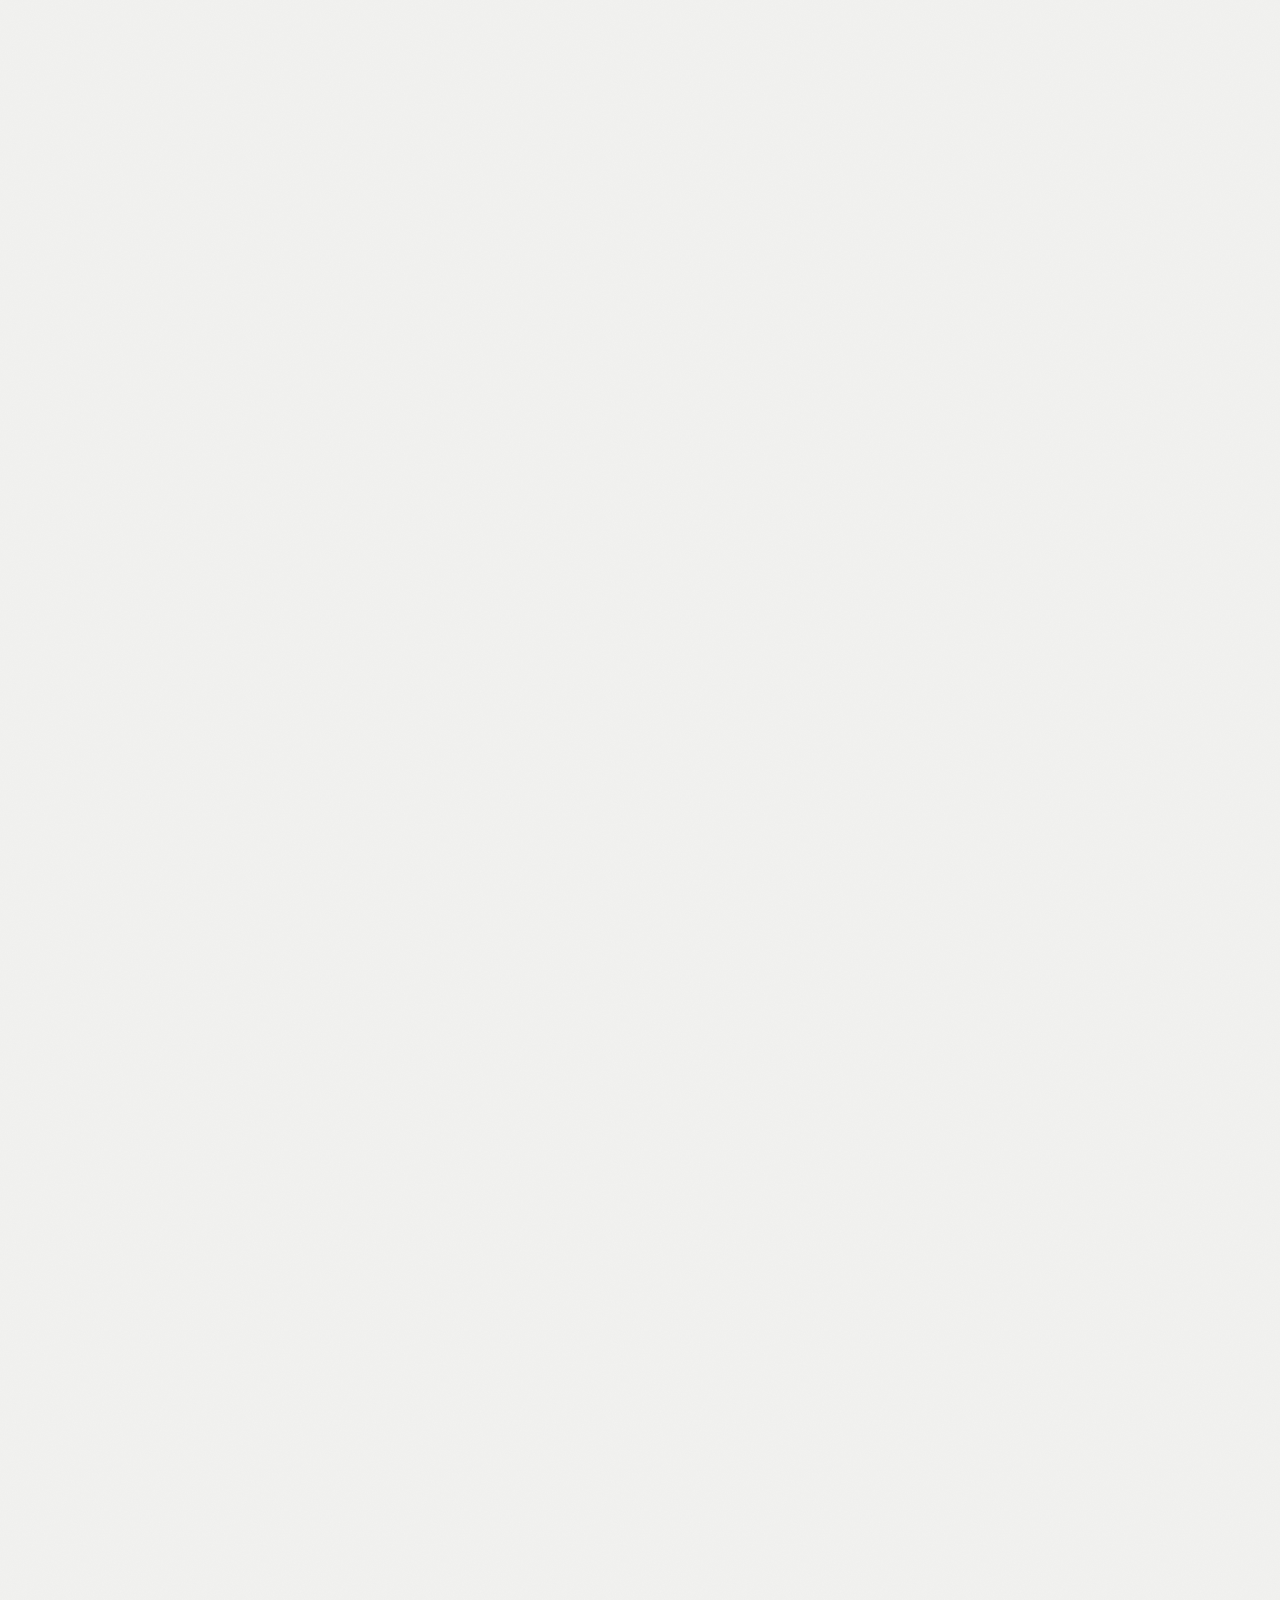
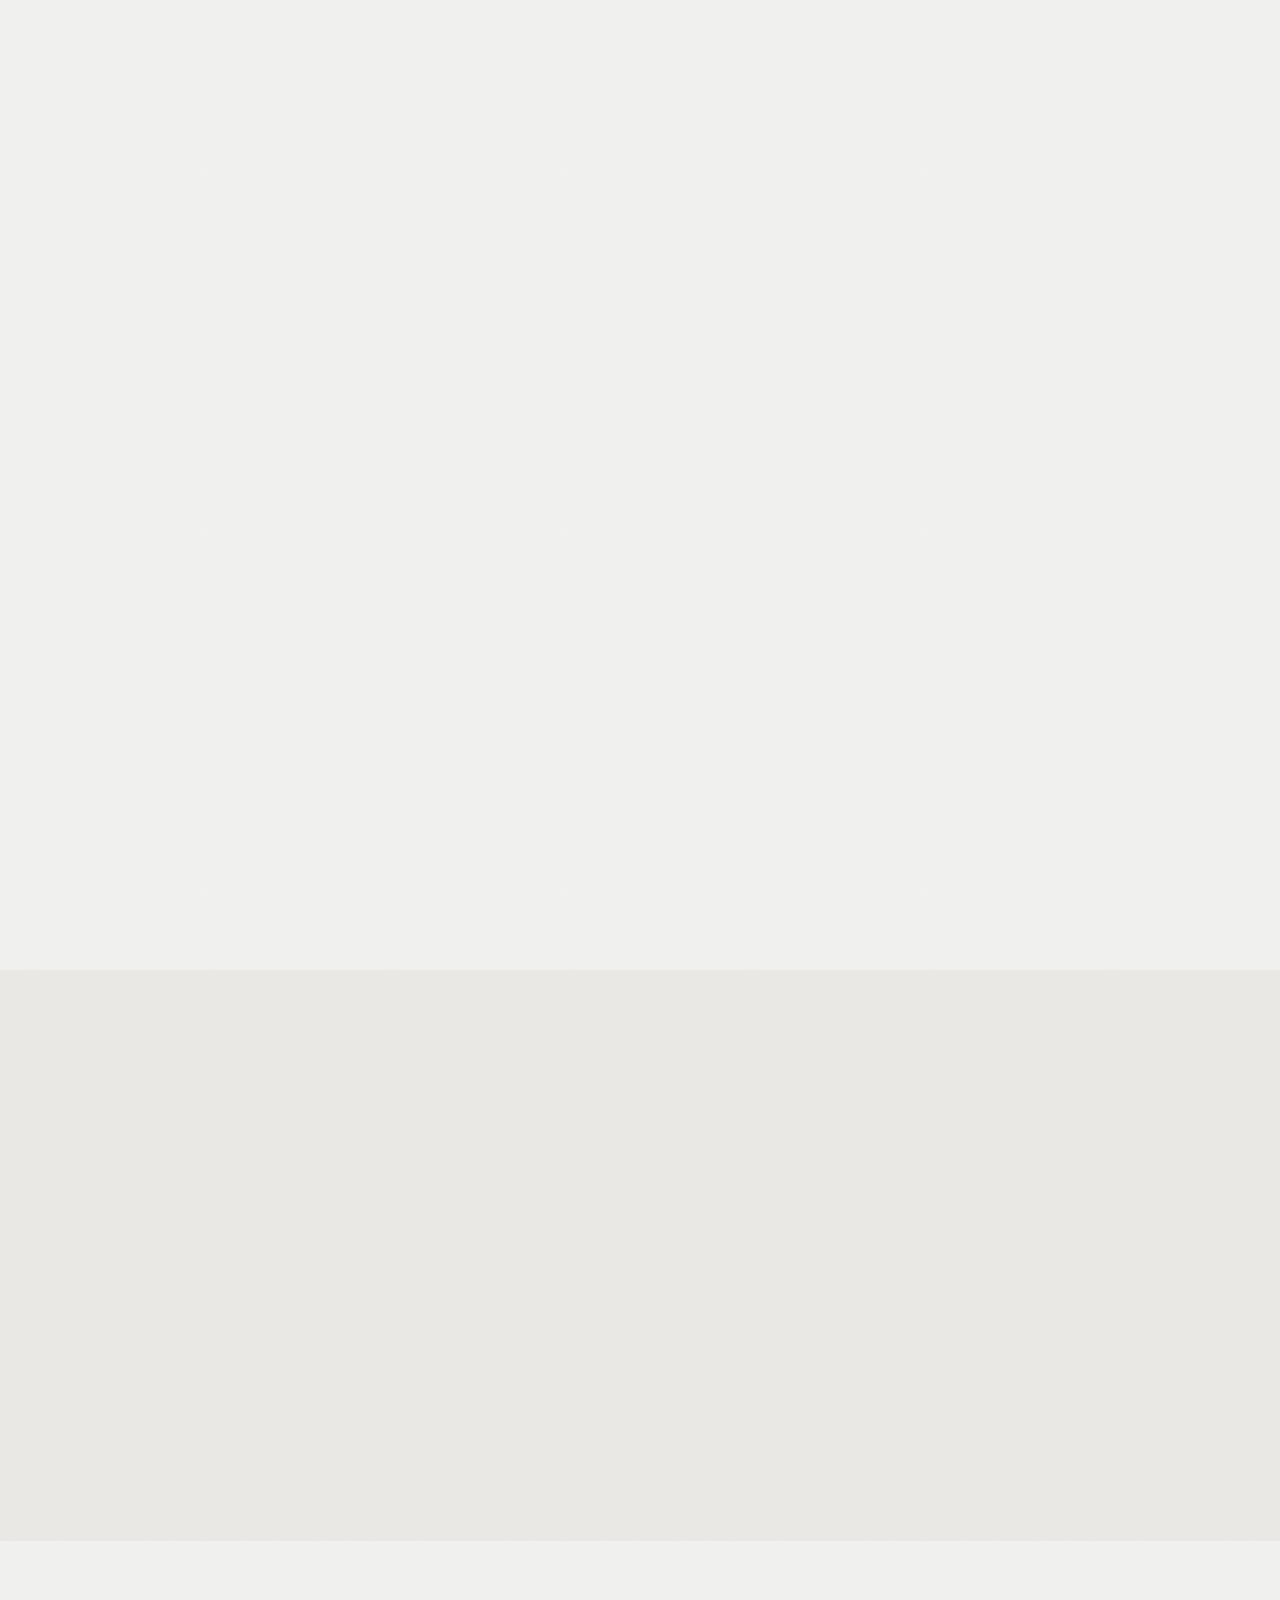
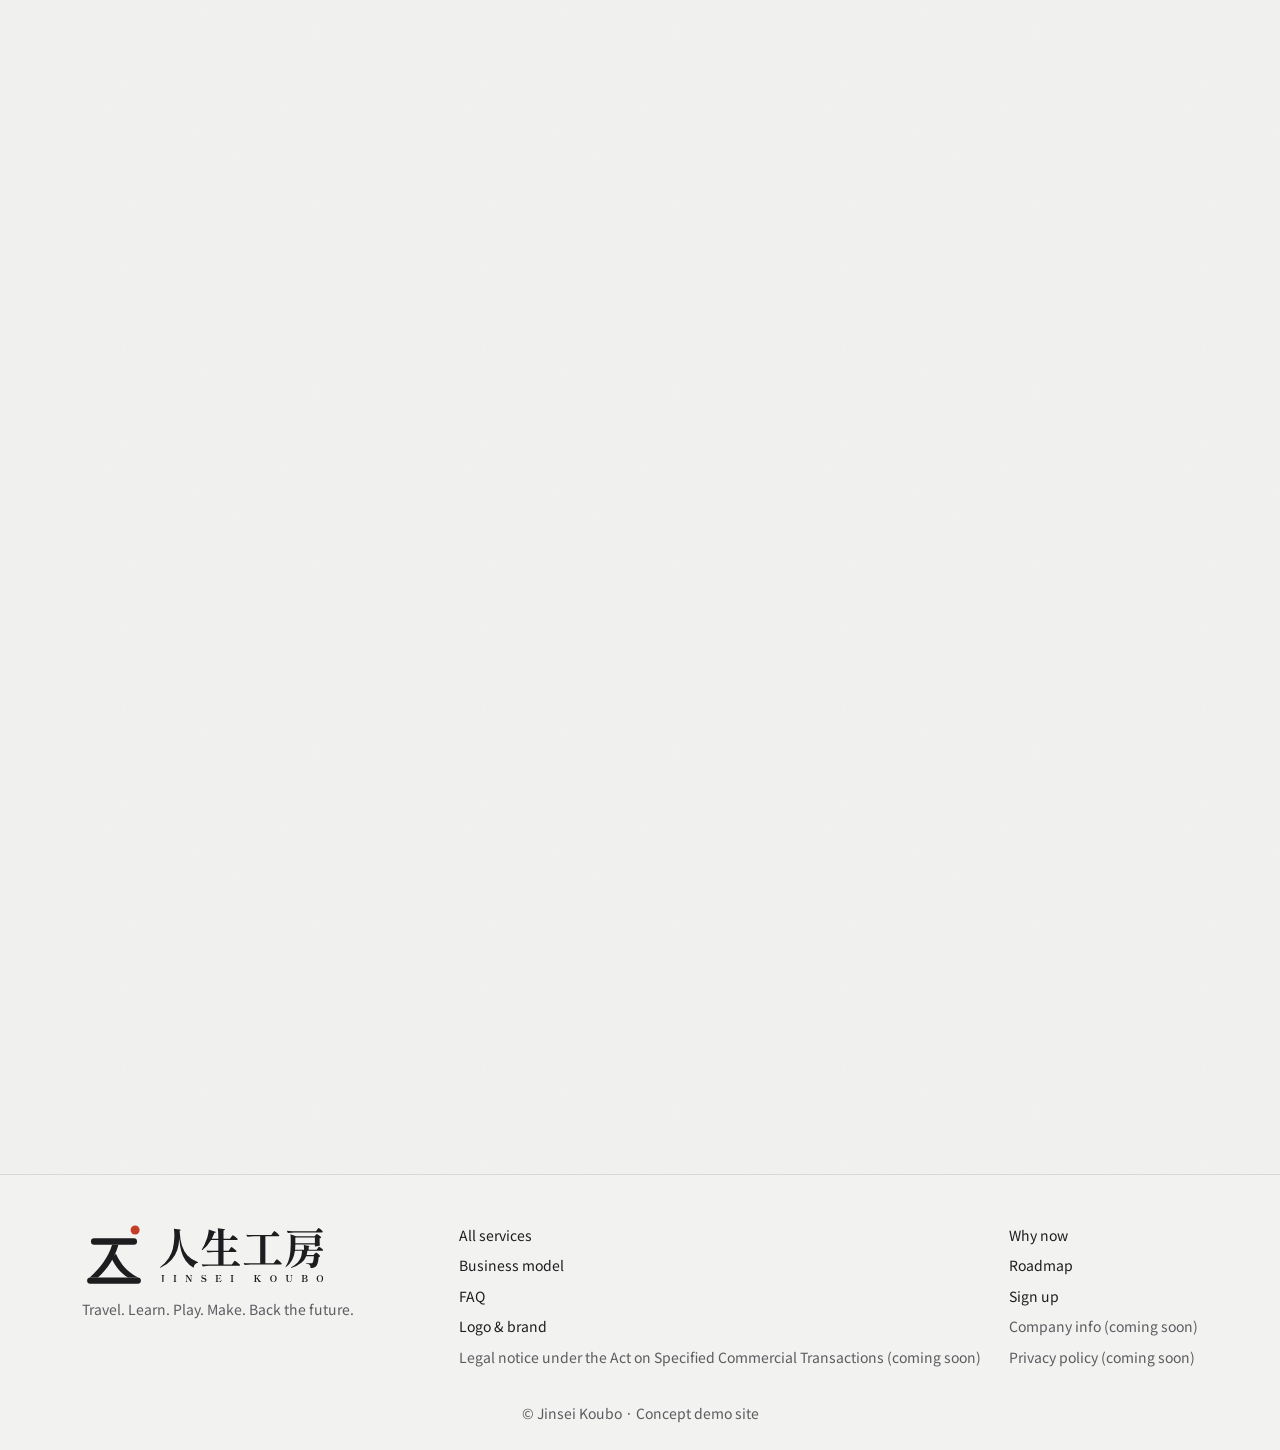
==== commit 2abe6168: "明るい表示・暗い表示の切り替えボタンを追加 - ヘッダー（スマホではメニューの中）に切り替えボタン。選んだ表示を記憶し、   ページを開いた瞬間から反映（ちらつき防止） - ボタンで暗くした状態でも、" ====
--- a/index.html
+++ b/index.html
@@ -4,6 +4,7 @@
   <meta charset="utf-8">
   <meta name="viewport" content="width=device-width, initial-scale=1, viewport-fit=cover">
   <meta name="claude:viewport-fit-sides" content="cover">
+  <script>try{var t=localStorage.getItem("jinseikoubo-theme");if(t==="light"||t==="dark")document.documentElement.setAttribute("data-theme",t)}catch(e){}</script>
   <title>人生工房 | 旅・学び・遊び・未来をつくる工房</title>
   <meta name="description" content="人生工房は、インバウンドツアー、メタバース、オンライン講座、動画発信、エンターテインメント、マーケット、研究支援をひとつにつなぐ総合プラットフォームです。">
   <meta name="theme-color" content="#0f1838">
@@ -39,6 +40,7 @@
         <svg class="logo__mark" viewBox="0 0 100 100" aria-hidden="true" focusable="false"><use href="#lg-mark"/></svg>
         <svg class="logo__name" viewBox="0 0 261.13 64.00" aria-hidden="true" focusable="false"><use href="#lg-kanji"/></svg>
       </a>
+      <button class="theme-toggle theme-toggle--header" type="button" data-theme-toggle aria-pressed="false" aria-label="暗い表示にする" title="暗い表示にする"></button>
       <div class="lang-switch">
         <button class="lang-toggle" id="langToggle" type="button" aria-expanded="false" aria-controls="langMenu" title="言語を選ぶ">日本語</button>
         <ul class="lang-menu" id="langMenu" hidden>
@@ -60,6 +62,7 @@
           <li><a href="fund.html"><i aria-hidden="true">研</i>研究支援</a></li>
         </ul>
         <a class="btn btn--primary btn--sm" href="#join">事前登録フォームへ</a>
+        <button class="theme-toggle theme-toggle--nav" type="button" data-theme-toggle aria-pressed="false" aria-label="暗い表示にする" title="暗い表示にする"><span class="theme-toggle__label">暗い表示にする</span></button>
       </nav>
     </div>
   </header>
--- a/assets/css/style.css
+++ b/assets/css/style.css
@@ -1224,7 +1224,7 @@
   .work:hover .work__mark { transform: translateX(8px) scale(1.04); }
 
   /* 詳細ページの見出しのイラストが、ゆっくり浮かぶ */
-  .page-hero__art > svg.art g { animation: float 6s ease-in-out infinite alternate; transform-box: fill-box; }
+  .page-hero__art .art__obj { animation: float 6s ease-in-out infinite alternate; }
   @keyframes float { from { transform: translateY(4px); } to { transform: translateY(-6px); } }
 }
 
@@ -1372,3 +1372,34 @@
   main:has(> .hero) > .section { padding-block: 52px; }
   main:has(> .hero) [data-fold].risk.is-folded { max-height: 150px; }
 }
+
+
+/* =========================================================
+   明るい表示・暗い表示の切り替えボタン
+   ========================================================= */
+.theme-toggle {
+  display: inline-flex; align-items: center; justify-content: center; gap: 10px; flex-shrink: 0;
+  min-width: 44px; min-height: 44px; padding: 0 10px; border: 0; border-radius: var(--shape-sm); background-color: transparent; color: var(--text);
+  font-size: 15px; font-weight: 700;
+}
+.theme-toggle::before {
+  content: ""; width: 20px; height: 20px; background: currentColor; flex-shrink: 0;
+  /* 月の形（今が明るい表示のとき） */
+  -webkit-mask: url("data:image/svg+xml,%3Csvg xmlns='http://www.w3.org/2000/svg' viewBox='0 0 24 24'%3E%3Cpath d='M20 14.5A8.5 8.5 0 0 1 9.5 4a8.5 8.5 0 1 0 10.5 10.5Z'/%3E%3C/svg%3E") center / contain no-repeat;
+          mask: url("data:image/svg+xml,%3Csvg xmlns='http://www.w3.org/2000/svg' viewBox='0 0 24 24'%3E%3Cpath d='M20 14.5A8.5 8.5 0 0 1 9.5 4a8.5 8.5 0 1 0 10.5 10.5Z'/%3E%3C/svg%3E") center / contain no-repeat;
+}
+.theme-toggle[aria-pressed="true"]::before {
+  /* 太陽の形（今が暗い表示のとき） */
+  -webkit-mask-image: url("data:image/svg+xml,%3Csvg xmlns='http://www.w3.org/2000/svg' viewBox='0 0 24 24' fill='none' stroke='%23000' stroke-width='2' stroke-linecap='round'%3E%3Ccircle cx='12' cy='12' r='4.5' fill='%23000'/%3E%3Cpath d='M12 2v2.5M12 19.5V22M2 12h2.5M19.5 12H22M4.9 4.9l1.8 1.8M17.3 17.3l1.8 1.8M4.9 19.1l1.8-1.8M17.3 6.7l1.8-1.8'/%3E%3C/svg%3E");
+          mask-image: url("data:image/svg+xml,%3Csvg xmlns='http://www.w3.org/2000/svg' viewBox='0 0 24 24' fill='none' stroke='%23000' stroke-width='2' stroke-linecap='round'%3E%3Ccircle cx='12' cy='12' r='4.5' fill='%23000'/%3E%3Cpath d='M12 2v2.5M12 19.5V22M2 12h2.5M19.5 12H22M4.9 4.9l1.8 1.8M17.3 17.3l1.8 1.8M4.9 19.1l1.8-1.8M17.3 6.7l1.8-1.8'/%3E%3C/svg%3E");
+}
+.theme-toggle--header { order: 3; }
+.theme-toggle--nav { display: none; }
+@media (max-width: 599px) {
+  .theme-toggle--header { display: none; }
+  .theme-toggle--nav { display: inline-flex; justify-content: flex-start; width: 100%; min-height: 52px; padding: 0; border-bottom: 1px solid var(--line); border-radius: 0; }
+}
+/* 切り替えた瞬間、色がなめらかに移る */
+@media (prefers-reduced-motion: no-preference) {
+  body, .header, .card, .section--tint, .stat, .feature, .point, .other { transition: background-color var(--dur-medium) var(--ease-standard), color var(--dur-medium) var(--ease-standard); }
+}
